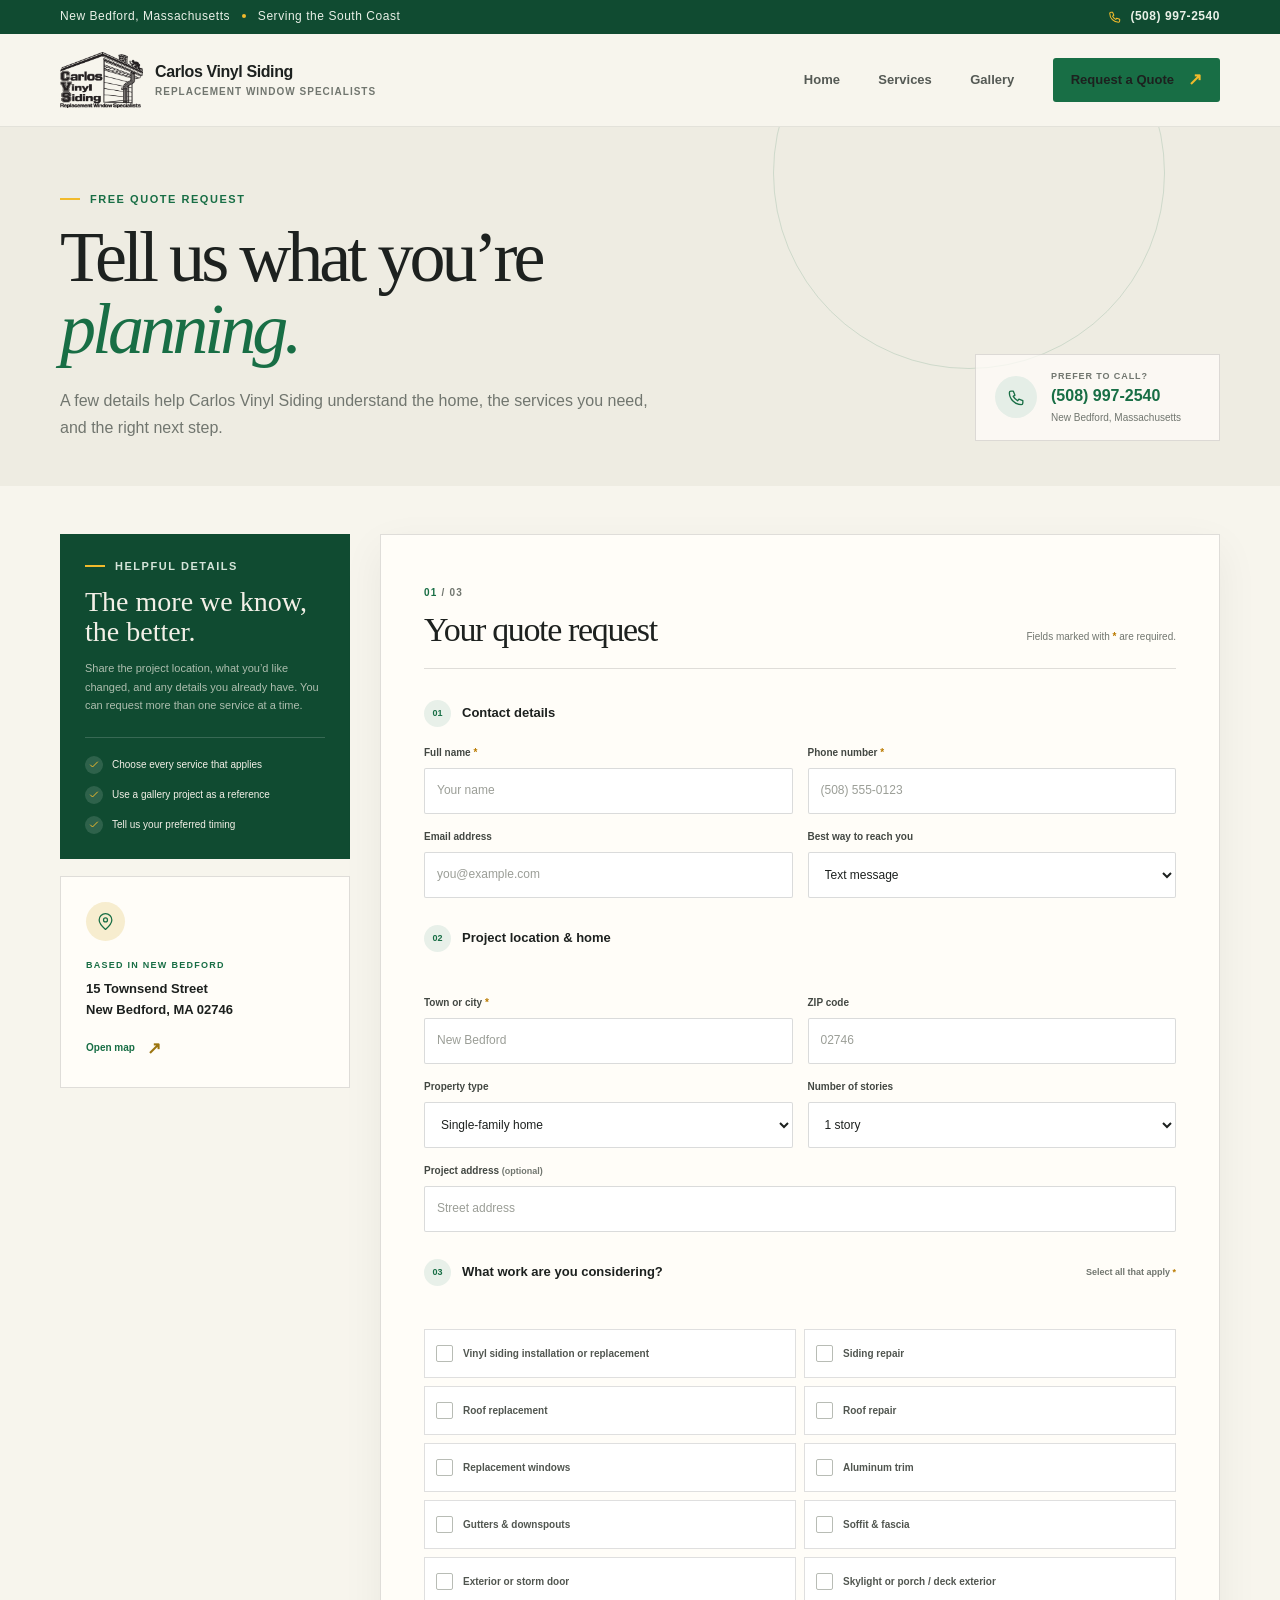
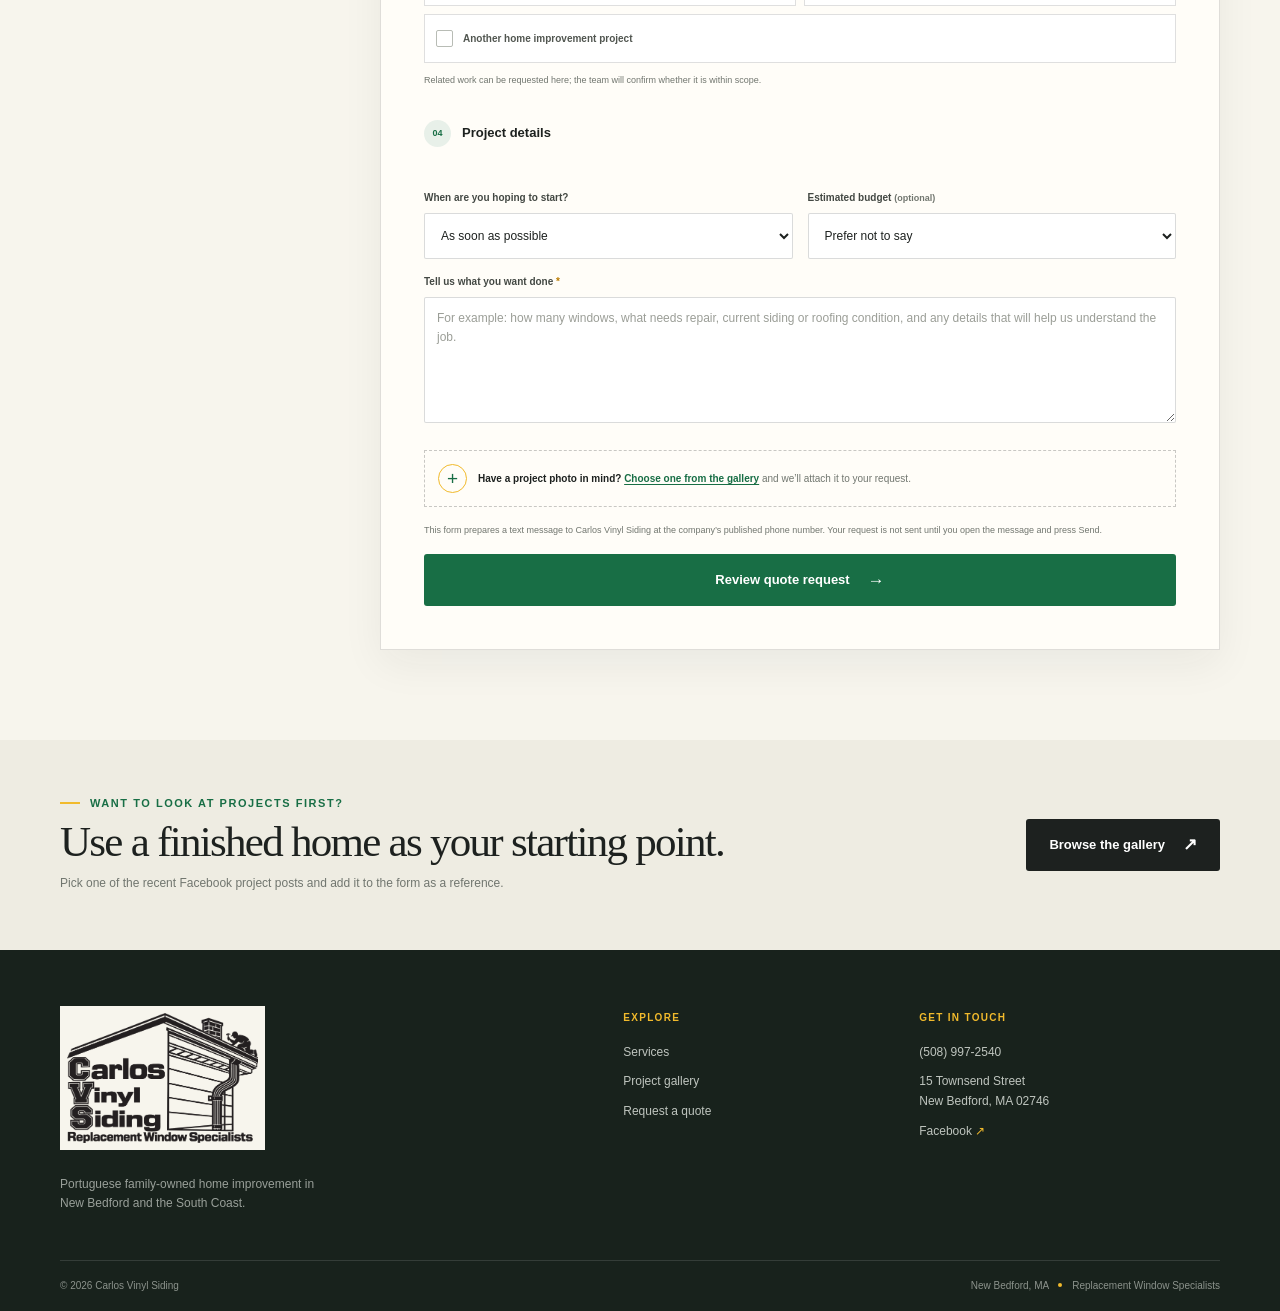
==== contact/index.html @ 4911bc43 "Build Carlos Vinyl Siding website" ====
<!doctype html>
<html lang="en">
<head>
  <meta charset="utf-8">
  <meta name="viewport" content="width=device-width, initial-scale=1">
  <meta name="theme-color" content="#f7f5ed">
  <meta name="description" content="Request a detailed home improvement quote from Carlos Vinyl Siding in New Bedford, MA. Select services, describe your project, and attach a recent gallery project as a reference.">
  <meta property="og:title" content="Request a Quote | Carlos Vinyl Siding">
  <meta property="og:description" content="Share your project details and request a quote for home exterior work in New Bedford and the South Coast.">
  <meta property="og:type" content="website">
  <link rel="icon" href="../assets/favicon.svg" type="image/svg+xml">
  <link rel="stylesheet" href="../styles.css">
  <title>Request a Quote | Carlos Vinyl Siding</title>
  <script src="../script.js" defer></script>
</head>
<body data-root="../">
  <div class="topline"><div class="container topline-inner"><p>New Bedford, Massachusetts <span class="topline-dot" aria-hidden="true"></span> Serving the South Coast</p><a href="tel:+15089972540" class="topline-phone"><svg viewBox="0 0 24 24" aria-hidden="true"><path d="M5 4h3l2 5-2.1 1.6a15 15 0 0 0 5.5 5.5L15 14l5 2v3c0 1.1-.9 2-2 2C10 21 3 14 3 6c0-1.1.9-2 2-2Z"/></svg><span>(508) 997-2540</span></a></div></div>
  <header class="site-header"><div class="container header-inner"><a class="brand" href="../" aria-label="Carlos Vinyl Siding home"><img class="brand-logo" src="../assets/carlos-vinyl-siding.png" alt="Carlos Vinyl Siding logo" width="98" height="67"><span class="brand-copy"><strong>Carlos Vinyl Siding</strong><small>Replacement Window Specialists</small></span></a><button class="menu-toggle" type="button" aria-label="Open navigation" aria-expanded="false" aria-controls="primary-navigation" data-menu-toggle><svg viewBox="0 0 24 24" aria-hidden="true"><path d="M4 7h16M4 12h16M4 17h16"/></svg></button><nav class="primary-navigation" id="primary-navigation" aria-label="Primary navigation" data-primary-navigation><a href="../">Home</a><a href="../services/">Services</a><a href="../gallery/">Gallery</a><a href="./" aria-current="page" class="nav-cta">Request a Quote <span aria-hidden="true">↗</span></a></nav></div></header>
  <main>
    <section class="contact-intro"><div class="container contact-intro-grid"><div><p class="eyebrow"><span class="eyebrow-mark" aria-hidden="true"></span> Free quote request</p><h1>Tell us what you’re <em>planning.</em></h1><p class="page-hero-lede">A few details help Carlos Vinyl Siding understand the home, the services you need, and the right next step.</p></div><div class="contact-direct-card"><span class="contact-direct-icon"><svg viewBox="0 0 24 24" aria-hidden="true"><path d="M5 4h3l2 5-2.1 1.6a15 15 0 0 0 5.5 5.5L15 14l5 2v3c0 1.1-.9 2-2 2C10 21 3 14 3 6c0-1.1.9-2 2-2Z"/></svg></span><div><span class="direct-label">Prefer to call?</span><a href="tel:+15089972540">(508) 997-2540</a><small>New Bedford, Massachusetts</small></div></div></div></section>
    <section class="section quote-form-section"><div class="container quote-form-layout">
      <aside class="quote-sidebar">
        <div class="sidebar-card sidebar-card-dark"><p class="eyebrow eyebrow-light"><span class="eyebrow-mark" aria-hidden="true"></span> Helpful details</p><h2>The more we know, the better.</h2><p>Share the project location, what you’d like changed, and any details you already have. You can request more than one service at a time.</p><ul class="sidebar-check-list"><li><span class="assurance-check" aria-hidden="true"><svg viewBox="0 0 24 24"><path d="m5 12 4 4L19 6"/></svg></span>Choose every service that applies</li><li><span class="assurance-check" aria-hidden="true"><svg viewBox="0 0 24 24"><path d="m5 12 4 4L19 6"/></svg></span>Use a gallery project as a reference</li><li><span class="assurance-check" aria-hidden="true"><svg viewBox="0 0 24 24"><path d="m5 12 4 4L19 6"/></svg></span>Tell us your preferred timing</li></ul></div>
        <div class="sidebar-card sidebar-card-address"><span class="address-icon"><svg viewBox="0 0 24 24" aria-hidden="true"><path d="M20 10c0 5-8 12-8 12S4 15 4 10a8 8 0 1 1 16 0Z"/><circle cx="12" cy="10" r="2.5"/></svg></span><p class="eyebrow">Based in New Bedford</p><address>15 Townsend Street<br>New Bedford, MA 02746</address><a class="text-link" href="https://maps.google.com/?q=15+Townsend+Street,+New+Bedford,+MA+02746" target="_blank" rel="noopener noreferrer">Open map <span aria-hidden="true">↗</span></a></div>
      </aside>
      <div class="quote-form-card">
        <form id="quote-form" novalidate>
          <div class="form-heading"><div><span class="form-step">01 <span>/ 03</span></span><h2>Your quote request</h2></div><p>Fields marked with <span aria-hidden="true">*</span> are required.</p></div>
          <fieldset class="form-group"><legend><span class="form-section-number">01</span> Contact details</legend><div class="field-grid field-grid-two"><label class="field"><span>Full name <b>*</b></span><input name="name" autocomplete="name" required placeholder="Your name"></label><label class="field"><span>Phone number <b>*</b></span><input name="phone" type="tel" autocomplete="tel" required placeholder="(508) 555-0123"></label><label class="field"><span>Email address</span><input name="email" type="email" autocomplete="email" placeholder="you@example.com"></label><label class="field"><span>Best way to reach you</span><select name="contactPreference"><option value="Text">Text message</option><option value="Call">Phone call</option><option value="Either">Either works</option></select></label></div></fieldset>
          <fieldset class="form-group"><legend><span class="form-section-number">02</span> Project location &amp; home</legend><div class="field-grid field-grid-two"><label class="field"><span>Town or city <b>*</b></span><input name="town" autocomplete="address-level2" required placeholder="New Bedford"></label><label class="field"><span>ZIP code</span><input name="zip" inputmode="numeric" autocomplete="postal-code" placeholder="02746"></label><label class="field"><span>Property type</span><select name="propertyType"><option>Single-family home</option><option>Multi-family home</option><option>Condominium or HOA</option><option>Business or commercial</option><option>Other</option></select></label><label class="field"><span>Number of stories</span><select name="stories"><option>1 story</option><option>2 stories</option><option>3 or more stories</option><option>Not sure</option></select></label><label class="field field-full"><span>Project address <small>(optional)</small></span><input name="address" autocomplete="street-address" placeholder="Street address"></label></div></fieldset>
          <fieldset class="form-group service-picker"><legend><span class="form-section-number">03</span> What work are you considering? <small>Select all that apply <b>*</b></small></legend><div class="checkbox-grid">
            <label class="check-card"><input type="checkbox" name="services" value="Vinyl siding installation or replacement"><span class="check-box" aria-hidden="true"></span><span>Vinyl siding installation or replacement</span></label>
            <label class="check-card"><input type="checkbox" name="services" value="Siding repair"><span class="check-box" aria-hidden="true"></span><span>Siding repair</span></label>
            <label class="check-card"><input type="checkbox" name="services" value="Roof replacement"><span class="check-box" aria-hidden="true"></span><span>Roof replacement</span></label>
            <label class="check-card"><input type="checkbox" name="services" value="Roof repair"><span class="check-box" aria-hidden="true"></span><span>Roof repair</span></label>
            <label class="check-card"><input type="checkbox" name="services" value="Replacement windows"><span class="check-box" aria-hidden="true"></span><span>Replacement windows</span></label>
            <label class="check-card"><input type="checkbox" name="services" value="Aluminum trim"><span class="check-box" aria-hidden="true"></span><span>Aluminum trim</span></label>
            <label class="check-card"><input type="checkbox" name="services" value="Gutters and downspouts"><span class="check-box" aria-hidden="true"></span><span>Gutters &amp; downspouts</span></label>
            <label class="check-card"><input type="checkbox" name="services" value="Soffit and fascia"><span class="check-box" aria-hidden="true"></span><span>Soffit &amp; fascia</span></label>
            <label class="check-card"><input type="checkbox" name="services" value="Exterior door or storm door"><span class="check-box" aria-hidden="true"></span><span>Exterior or storm door</span></label>
            <label class="check-card"><input type="checkbox" name="services" value="Skylight or porch/deck exterior work"><span class="check-box" aria-hidden="true"></span><span>Skylight or porch / deck exterior</span></label>
            <label class="check-card check-card-wide"><input type="checkbox" name="services" value="Other exterior project"><span class="check-box" aria-hidden="true"></span><span>Another home improvement project</span></label>
          </div><p class="field-hint">Related work can be requested here; the team will confirm whether it is within scope.</p><p class="field-error" id="services-error" aria-live="polite"></p></fieldset>
          <fieldset class="form-group"><legend><span class="form-section-number">04</span> Project details</legend><div class="field-grid field-grid-two"><label class="field"><span>When are you hoping to start?</span><select name="timeline"><option>As soon as possible</option><option>Within 1–3 months</option><option>Within 3–6 months</option><option>Planning ahead</option><option>Not sure yet</option></select></label><label class="field"><span>Estimated budget <small>(optional)</small></span><select name="budget"><option value="">Prefer not to say</option><option>Under $5,000</option><option>$5,000–$10,000</option><option>$10,000–$25,000</option><option>$25,000+</option><option>Not sure yet</option></select></label><label class="field field-full"><span>Tell us what you want done <b>*</b></span><textarea name="details" rows="5" required placeholder="For example: how many windows, what needs repair, current siding or roofing condition, and any details that will help us understand the job."></textarea></label></div></fieldset>
          <div class="reference-panel" id="selected-reference" hidden><div class="reference-icon"><svg viewBox="0 0 24 24" aria-hidden="true"><path d="M4 7h16v13H4zM8 7l2-3h4l2 3M12 12a3 3 0 1 0 0 6 3 3 0 0 0 0-6Z"/></svg></div><div><span class="reference-eyebrow">Gallery reference attached</span><strong id="reference-title">Selected project</strong><small id="reference-date"></small></div><button type="button" class="clear-reference" data-clear-reference>Remove</button><input type="hidden" name="galleryReference" id="gallery-reference-value"></div>
          <div class="reference-empty" id="reference-empty"><span class="reference-empty-mark" aria-hidden="true">+</span><p><strong>Have a project photo in mind?</strong> <a href="../gallery/">Choose one from the gallery</a> and we’ll attach it to your request.</p></div>
          <p class="form-privacy">This form prepares a text message to Carlos Vinyl Siding at the company’s published phone number. Your request is not sent until you open the message and press Send.</p>
          <button class="button button-primary form-submit" type="submit">Review quote request <span aria-hidden="true">→</span></button>
          <div class="form-confirmation" id="quote-confirmation" hidden role="status" aria-live="polite"><span class="confirmation-icon"><svg viewBox="0 0 24 24" aria-hidden="true"><path d="m5 12 4 4L19 6"/></svg></span><div><h3>Your request is ready.</h3><p>Open the prepared text and press Send to contact Carlos Vinyl Siding. If your device doesn’t open a messaging app, copy the details and call the company.</p><div class="confirmation-actions"><a class="button button-primary" id="open-sms" href="sms:+15089972540">Open text message <span aria-hidden="true">↗</span></a><button class="button button-light" id="copy-request" type="button">Copy request details</button></div><textarea id="request-copy-fallback" class="copy-fallback" rows="7" readonly aria-label="Prepared quote request details" hidden></textarea></div></div>
        </form>
      </div>
    </div></section>
    <section class="contact-bottom"><div class="container contact-bottom-inner"><div><p class="eyebrow"><span class="eyebrow-mark" aria-hidden="true"></span> Want to look at projects first?</p><h2>Use a finished home as your starting point.</h2><p>Pick one of the recent Facebook project posts and add it to the form as a reference.</p></div><a class="button button-dark" href="../gallery/">Browse the gallery <span aria-hidden="true">↗</span></a></div></section>
  </main>
  <footer class="site-footer"><div class="container footer-main"><div class="footer-brand-block"><a class="footer-logo-link" href="../"><img src="../assets/carlos-vinyl-siding.png" alt="Carlos Vinyl Siding — Replacement Window Specialists" width="260" height="177"></a><p>Portuguese family-owned home improvement in New Bedford and the South Coast.</p></div><div class="footer-column"><h2>Explore</h2><a href="../services/">Services</a><a href="../gallery/">Project gallery</a><a href="./">Request a quote</a></div><div class="footer-column"><h2>Get in touch</h2><a href="tel:+15089972540">(508) 997-2540</a><a href="https://maps.google.com/?q=15+Townsend+Street,+New+Bedford,+MA+02746" target="_blank" rel="noopener noreferrer">15 Townsend Street<br>New Bedford, MA 02746</a><a href="https://www.facebook.com/carlosvinylsiding/" target="_blank" rel="noopener noreferrer">Facebook <span aria-hidden="true">↗</span></a></div></div><div class="container footer-bottom"><span>© <span data-current-year>2026</span> Carlos Vinyl Siding</span><span>New Bedford, MA <span class="footer-dot" aria-hidden="true"></span> Replacement Window Specialists</span></div></footer>
</body>
</html>
---- styles.css ----
:root {
  color-scheme: light;
  --paper: #f7f5ed;
  --paper-bright: #fffdf8;
  --paper-deep: #eeece2;
  --ink: #1d211f;
  --ink-soft: #383d39;
  --muted: #71766f;
  --line: rgba(29, 33, 31, .14);
  --green: #186e45;
  --green-dark: #104b31;
  --green-deep: #0a3825;
  --gold: #f1ba2c;
  --gold-light: #f8dc8a;
  --shadow: 0 22px 58px rgba(30, 42, 34, .12);
  --serif: Georgia, "Times New Roman", serif;
  --sans: Inter, "Aptos", "Segoe UI", Arial, sans-serif;
}

* { box-sizing: border-box; }
html { scroll-behavior: smooth; scroll-padding-top: 104px; }
body { margin: 0; color: var(--ink); background: var(--paper); font-family: var(--sans); font-size: 16px; line-height: 1.6; -webkit-font-smoothing: antialiased; }
img, svg { display: block; }
img { max-width: 100%; height: auto; }
a { color: inherit; text-decoration: none; }
button, input, select, textarea { font: inherit; }
button, a { -webkit-tap-highlight-color: transparent; }
button { color: inherit; }
::selection { color: var(--ink); background: var(--gold-light); }

.container { width: min(1160px, calc(100% - 48px)); margin-inline: auto; }
.sr-only { position: absolute; width: 1px; height: 1px; padding: 0; margin: -1px; overflow: hidden; clip: rect(0, 0, 0, 0); white-space: nowrap; border: 0; }
:focus-visible { outline: 3px solid var(--gold); outline-offset: 4px; }

.topline { color: #e9f0e7; background: var(--green-dark); font-size: 12px; letter-spacing: .045em; }
.topline-inner { min-height: 34px; display: flex; align-items: center; justify-content: space-between; gap: 18px; }
.topline p { margin: 0; }
.topline-dot, .footer-dot { display: inline-block; width: 4px; height: 4px; margin: 0 8px 2px; border-radius: 50%; background: var(--gold); }
.topline-phone { display: inline-flex; align-items: center; gap: 8px; font-weight: 700; }
.topline-phone svg { width: 14px; fill: none; stroke: var(--gold); stroke-width: 1.8; stroke-linecap: round; stroke-linejoin: round; }

.site-header { position: sticky; top: 0; z-index: 30; border-bottom: 1px solid rgba(29, 33, 31, .09); background: rgba(247, 245, 237, .96); backdrop-filter: blur(16px); }
.header-inner { min-height: 92px; display: flex; align-items: center; justify-content: space-between; gap: 32px; }
.brand { display: inline-flex; align-items: center; min-width: 260px; gap: 12px; }
.brand-logo { width: 83px; height: 58px; object-fit: contain; flex: 0 0 auto; }
.brand-copy { display: flex; flex-direction: column; line-height: 1.2; }
.brand-copy strong { font-size: 16px; letter-spacing: -.025em; font-weight: 800; }
.brand-copy small { margin-top: 5px; color: var(--muted); font-size: 10px; font-weight: 700; letter-spacing: .1em; line-height: 1.25; text-transform: uppercase; }
.primary-navigation { display: flex; align-items: center; gap: clamp(20px, 3vw, 42px); font-size: 13px; font-weight: 650; }
.primary-navigation > a:not(.nav-cta) { position: relative; padding-block: 12px; color: #555a55; transition: color .2s ease; }
.primary-navigation > a:not(.nav-cta)::after { position: absolute; right: 0; bottom: 4px; left: 0; height: 2px; content: ""; background: var(--gold); transform: scaleX(0); transform-origin: left; transition: transform .2s ease; }
.primary-navigation > a:not(.nav-cta):hover, .primary-navigation > a[aria-current="page"] { color: var(--ink); }
.primary-navigation > a:not(.nav-cta):hover::after, .primary-navigation > a[aria-current="page"]::after { transform: scaleX(1); }
.nav-cta { display: inline-flex; min-height: 44px; align-items: center; justify-content: center; gap: 14px; padding: 0 18px; color: #fff; background: var(--green); border-radius: 3px; transition: background .2s ease, transform .2s ease; }
.nav-cta:hover { background: var(--green-dark); transform: translateY(-1px); }
.nav-cta span { color: var(--gold); font-size: 17px; line-height: 1; }
.menu-toggle { display: none; width: 44px; height: 44px; align-items: center; justify-content: center; border: 1px solid var(--line); border-radius: 3px; background: transparent; cursor: pointer; }
.menu-toggle svg { width: 22px; fill: none; stroke: var(--ink); stroke-width: 1.8; stroke-linecap: round; }

.button { display: inline-flex; min-height: 52px; align-items: center; justify-content: center; gap: 18px; padding: 0 22px; border: 1px solid transparent; border-radius: 3px; font-size: 13px; font-weight: 750; line-height: 1.2; transition: color .2s ease, background .2s ease, border-color .2s ease, transform .2s ease, box-shadow .2s ease; cursor: pointer; }
.button span { font-size: 17px; line-height: 1; }
.button:hover { transform: translateY(-2px); box-shadow: 0 10px 24px rgba(14, 45, 29, .14); }
.button-primary { color: #fff; background: var(--green); }
.button-primary:hover { background: var(--green-dark); }
.button-light { color: var(--ink); border-color: rgba(29, 33, 31, .2); background: transparent; }
.button-light:hover { border-color: var(--ink); background: rgba(255, 255, 255, .5); }
.button-dark { color: #fff; background: var(--ink); }
.button-dark:hover { background: var(--green-dark); }
.button-yellow { color: var(--ink); background: var(--gold); }
.button-yellow:hover { background: #ffd04c; }
.button-small { min-height: 43px; gap: 10px; padding-inline: 14px; font-size: 11px; }
.text-link { display: inline-flex; align-items: center; gap: 12px; color: var(--green); font-size: 13px; font-weight: 750; }
.text-link span { color: #9c7510; font-size: 17px; transition: transform .2s ease; }
.text-link:hover span { transform: translateX(4px); }
.eyebrow { display: flex; align-items: center; gap: 10px; margin: 0 0 16px; color: var(--green); font-size: 11px; font-weight: 800; letter-spacing: .14em; line-height: 1.3; text-transform: uppercase; }
.eyebrow-mark { display: inline-block; width: 20px; height: 2px; background: var(--gold); }
.eyebrow-divider { color: var(--gold); }

.home-hero { position: relative; overflow: hidden; padding: 70px 0 58px; background: radial-gradient(ellipse at 80% 10%, rgba(24, 110, 69, .075), transparent 34%), var(--paper); }
.home-hero::before { position: absolute; top: -165px; right: -140px; width: 570px; height: 570px; border: 1px solid rgba(24, 110, 69, .12); border-radius: 50%; content: ""; }
.home-hero::after { position: absolute; top: -100px; right: -75px; width: 440px; height: 440px; border: 1px solid rgba(241, 186, 44, .28); border-radius: 50%; content: ""; }
.hero-grid { position: relative; z-index: 1; display: grid; grid-template-columns: minmax(0, .92fr) minmax(420px, 1.08fr); align-items: center; gap: clamp(44px, 8vw, 108px); }
.hero-copy { padding-block: 28px 42px; }
.hero-copy .eyebrow { margin-bottom: 22px; }
.hero-copy h1, .page-hero h1, .contact-intro h1, .not-found h1 { max-width: 650px; margin: 0; font-family: var(--serif); font-size: clamp(50px, 6.5vw, 82px); font-weight: 500; letter-spacing: -.055em; line-height: .99; }
.hero-copy h1 em, .page-hero h1 em, .contact-intro h1 em, .not-found h1 em { color: var(--green); font-weight: 500; }
.hero-lede { max-width: 510px; margin: 24px 0 0; color: var(--muted); font-size: 17px; line-height: 1.65; }
.hero-actions { display: flex; flex-wrap: wrap; gap: 12px; margin-top: 30px; }
.hero-assurances { display: flex; flex-wrap: wrap; gap: 18px 28px; margin-top: 36px; color: #5c625c; font-size: 11px; font-weight: 650; }
.assurance-item { display: inline-flex; align-items: center; gap: 9px; }
.assurance-check { display: inline-flex; width: 20px; height: 20px; align-items: center; justify-content: center; border-radius: 50%; background: #e5eee7; }
.assurance-check svg { width: 12px; fill: none; stroke: var(--green); stroke-width: 2; stroke-linecap: round; stroke-linejoin: round; }
.hero-visual { position: relative; width: 100%; max-width: 560px; justify-self: end; padding: 16px 16px 18px; border: 1px solid rgba(29, 33, 31, .12); background: var(--paper-bright); box-shadow: var(--shadow); }
.hero-visual::before { position: absolute; top: -12px; right: 25px; width: 90px; height: 4px; content: ""; background: var(--gold); }
.hero-visual-top { display: flex; align-items: center; justify-content: space-between; gap: 16px; padding: 2px 2px 12px; color: var(--muted); font-size: 10px; font-weight: 800; letter-spacing: .11em; text-transform: uppercase; }
.hero-visual-top a { color: var(--green); letter-spacing: .02em; text-transform: none; }
.hero-visual-top a span { color: #9c7510; font-size: 15px; }
.hero-project-frame { position: relative; min-height: 500px; overflow: hidden; background: #e9e7dd; }
.facebook-embed { width: 100%; height: 100%; }
.facebook-embed iframe { display: block; width: 100%; height: var(--embed-height, 580px); border: 0; background: #fff; }
.hero-project-frame .facebook-embed iframe { height: 570px; }
.embed-placeholder { position: absolute; inset: 0; z-index: 0; display: flex; flex-direction: column; align-items: flex-start; justify-content: flex-end; gap: 9px; padding: 24px; color: var(--ink); background: linear-gradient(180deg, rgba(247,245,237,.1), rgba(247,245,237,.92)), repeating-linear-gradient(135deg, rgba(24,110,69,.08) 0 1px, transparent 1px 12px); }
.embed-placeholder strong { max-width: 340px; font-family: var(--serif); font-size: 23px; font-weight: 500; line-height: 1.15; }
.embed-placeholder span { color: var(--muted); font-size: 12px; }
.embed-placeholder a { color: var(--green); font-size: 12px; font-weight: 750; text-decoration: underline; text-underline-offset: 3px; }
.embed-placeholder .placeholder-label { color: var(--green); font-size: 10px; font-weight: 800; letter-spacing: .13em; text-transform: uppercase; }
.facebook-embed:has(iframe) + .embed-placeholder { display: none; }
.hero-image-caption { display: flex; align-items: center; gap: 8px; padding: 13px 2px 0; color: var(--muted); font-size: 10px; font-weight: 650; letter-spacing: .025em; }
.caption-pin svg { width: 14px; fill: none; stroke: var(--green); stroke-width: 1.7; stroke-linecap: round; stroke-linejoin: round; }
.hero-corner-stamp { position: absolute; right: -27px; bottom: 34px; display: flex; width: 68px; height: 68px; flex-direction: column; align-items: center; justify-content: center; color: var(--ink); border: 1px solid var(--ink); border-radius: 50%; background: var(--gold); font-size: 13px; font-weight: 900; line-height: 1.05; text-align: center; transform: rotate(9deg); }
.hero-corner-stamp small { font-size: 7px; letter-spacing: .16em; }
.hero-bottom-rule { position: absolute; right: 0; bottom: 0; left: 0; display: flex; height: 5px; }
.hero-bottom-rule span:first-child { width: 64%; background: var(--green); }
.hero-bottom-rule span:nth-child(2) { width: 14%; background: var(--gold); }
.hero-bottom-rule span:last-child { flex: 1; background: var(--ink); }

.section { padding: 88px 0; }
.services-teaser { background: var(--paper-bright); }
.section-heading { max-width: 720px; }
.section-heading h2, .family-copy h2, .review-grid h2, .quote-banner h2, .service-note-inner h2, .contact-bottom h2 { margin: 0; font-family: var(--serif); font-size: clamp(36px, 4.6vw, 56px); font-weight: 500; letter-spacing: -.04em; line-height: 1.05; }
.section-heading-row { display: flex; align-items: end; justify-content: space-between; gap: 28px; margin-bottom: 32px; }
.section-heading-row .eyebrow { margin-bottom: 12px; }
.section-heading-row h2 { max-width: 580px; }
.section-heading-row .text-link { margin-bottom: 6px; white-space: nowrap; }
.service-teaser-grid { display: grid; grid-template-columns: repeat(4, 1fr); border-top: 1px solid var(--line); border-left: 1px solid var(--line); }
.service-teaser-card { position: relative; min-height: 270px; padding: 26px 22px 25px; border-right: 1px solid var(--line); border-bottom: 1px solid var(--line); background: var(--paper-bright); transition: background .2s ease, transform .2s ease, box-shadow .2s ease; }
.service-teaser-card:hover { z-index: 1; background: #fff; box-shadow: 0 14px 28px rgba(20, 43, 29, .09); transform: translateY(-4px); }
.service-icon { display: inline-flex; width: 48px; height: 48px; align-items: center; justify-content: center; color: var(--green); border: 1px solid rgba(24, 110, 69, .22); border-radius: 50%; background: #f3f6f1; }
.service-icon svg { width: 28px; fill: none; stroke: currentColor; stroke-width: 1.5; stroke-linecap: round; stroke-linejoin: round; }
.service-number { position: absolute; top: 38px; right: 22px; color: #a5a79d; font-size: 10px; font-weight: 800; letter-spacing: .1em; }
.service-teaser-card h3 { margin: 24px 0 9px; font-family: var(--serif); font-size: 23px; font-weight: 500; letter-spacing: -.025em; line-height: 1.16; }
.service-teaser-card p { max-width: 235px; margin: 0; color: var(--muted); font-size: 12px; line-height: 1.65; }
.card-arrow { position: absolute; right: 20px; bottom: 18px; color: var(--green); font-size: 18px; }

.family-section { padding: 90px 0 96px; background: var(--paper-deep); }
.family-grid { display: grid; grid-template-columns: 1fr 1fr; align-items: center; gap: clamp(44px, 9vw, 120px); }
.family-art { position: relative; min-height: 405px; overflow: hidden; background: var(--green-deep); box-shadow: var(--shadow); }
.family-art-block { position: absolute; }
.family-art-green { top: 0; right: 0; width: 39%; height: 100%; background: var(--green); }
.family-art-gold { right: 0; bottom: 0; width: 100%; height: 17px; background: var(--gold); }
.family-art-note { position: absolute; z-index: 2; top: 42px; left: 40px; display: flex; flex-direction: column; gap: 12px; color: #f8f5eb; }
.family-art-note span { color: var(--gold); font-size: 10px; font-weight: 800; letter-spacing: .16em; text-transform: uppercase; }
.family-art-note strong { font-family: var(--serif); font-size: 40px; font-weight: 500; letter-spacing: -.035em; line-height: 1.03; }
.family-art-note small { color: rgba(255,255,255,.68); font-size: 11px; }
.family-house-line { position: absolute; right: 12px; bottom: 20px; width: min(90%, 365px); height: auto; fill: none; stroke: rgba(247,245,237,.75); stroke-width: 1.7; stroke-linecap: round; stroke-linejoin: round; }
.family-copy h2 { margin-bottom: 22px; }
.family-copy h2 em { color: var(--green); font-weight: 500; }
.family-copy > p:not(.eyebrow) { max-width: 500px; margin: 0 0 26px; color: #62675f; font-size: 14px; line-height: 1.8; }

.review-section { background: var(--paper-bright); }
.review-grid { display: grid; grid-template-columns: .88fr 1.12fr; align-items: center; gap: clamp(40px, 9vw, 126px); }
.review-grid h2 { max-width: 470px; margin-bottom: 24px; }
.review-quote { position: relative; margin: 0; padding: 37px 42px 33px; border: 1px solid var(--line); background: var(--paper); }
.quote-mark { position: absolute; top: 12px; right: 27px; color: var(--gold); font-family: var(--serif); font-size: 80px; line-height: 1; }
.review-quote > p { position: relative; z-index: 1; max-width: 510px; margin: 0 0 25px; font-family: var(--serif); font-size: clamp(22px, 2.6vw, 30px); line-height: 1.28; letter-spacing: -.015em; }
.review-quote footer { display: flex; flex-direction: column; gap: 4px; padding-top: 17px; border-top: 1px solid var(--line); }
.review-quote footer strong { font-size: 12px; }
.review-quote footer span { color: var(--muted); font-size: 10px; }

.quote-banner { color: #f3f0e7; background: var(--green-dark); }
.quote-banner-inner { display: flex; min-height: 275px; align-items: center; justify-content: space-between; gap: 32px; padding-block: 55px; }
.eyebrow-light { color: #d5e4d9; }
.quote-banner h2 { margin-bottom: 12px; font-size: clamp(38px, 4.4vw, 54px); }
.quote-banner p:not(.eyebrow) { margin: 0; color: rgba(243,240,231,.72); font-size: 13px; }
.quote-banner .button { min-width: 190px; }

.site-footer { color: #e9eee7; background: #18221c; }
.footer-main { display: grid; grid-template-columns: 1.5fr .7fr .9fr; gap: 62px; padding-block: 56px 46px; }
.footer-brand-block { max-width: 320px; }
.footer-logo-link { display: inline-block; width: 205px; padding: 7px; background: var(--paper); }
.footer-logo-link img { display: block; width: 100%; }
.footer-brand-block p { max-width: 270px; margin: 17px 0 0; color: rgba(233,238,231,.62); font-size: 12px; line-height: 1.65; }
.footer-column { display: flex; flex-direction: column; align-items: flex-start; gap: 10px; }
.footer-column h2 { margin: 4px 0 7px; color: var(--gold); font-size: 10px; font-weight: 800; letter-spacing: .13em; text-transform: uppercase; }
.footer-column a { color: rgba(233,238,231,.8); font-size: 12px; line-height: 1.65; transition: color .2s ease; }
.footer-column a:hover { color: #fff; }
.footer-column a span { color: var(--gold); }
.footer-bottom { display: flex; min-height: 51px; align-items: center; justify-content: space-between; gap: 18px; border-top: 1px solid rgba(255,255,255,.12); color: rgba(233,238,231,.55); font-size: 10px; }
.footer-dot { margin-inline: 7px; }

.page-hero { position: relative; overflow: hidden; padding: 72px 0 80px; background: var(--paper-deep); }
.page-hero::before { position: absolute; top: -145px; right: 8%; width: 460px; height: 460px; border: 1px solid rgba(24,110,69,.14); border-radius: 50%; content: ""; }
.page-hero::after { position: absolute; top: -84px; right: calc(8% + 55px); width: 350px; height: 350px; border: 1px solid rgba(241,186,44,.35); border-radius: 50%; content: ""; }
.page-hero-inner { position: relative; z-index: 1; display: grid; grid-template-columns: minmax(0, 1fr) 220px; align-items: end; gap: 48px; }
.page-hero h1 { max-width: 790px; font-size: clamp(48px, 6.4vw, 76px); }
.page-hero-lede { max-width: 660px; margin: 22px 0 0; color: var(--muted); font-size: 16px; line-height: 1.7; }
.page-hero-aside { position: relative; z-index: 2; display: flex; flex-direction: column; align-items: flex-start; padding: 0 0 9px 21px; border-left: 1px solid rgba(29,33,31,.21); }
.aside-number { font-family: var(--serif); font-size: 28px; line-height: 1; }
.aside-number i { color: var(--muted); font-family: var(--sans); font-size: 11px; font-style: normal; font-weight: 650; }
.aside-line { width: 35px; height: 3px; margin: 15px 0 9px; background: var(--gold); }
.page-hero-aside p { max-width: 190px; margin: 0; color: var(--muted); font-size: 11px; line-height: 1.6; }
.page-hero-swoosh { position: absolute; right: 0; bottom: 0; left: 0; height: 5px; background: linear-gradient(90deg, var(--green) 0 64%, var(--gold) 64% 78%, var(--ink) 78%); }

.service-list-section { padding-block: 85px 96px; background: var(--paper-bright); }
.service-list-section .section-heading { max-width: 740px; margin-bottom: 36px; }
.section-intro { max-width: 650px; margin: 18px 0 0; color: var(--muted); font-size: 14px; line-height: 1.75; }
.service-detail-grid { display: grid; grid-template-columns: repeat(3, minmax(0, 1fr)); border-top: 1px solid var(--line); border-left: 1px solid var(--line); }
.service-detail-card { position: relative; min-height: 315px; padding: 28px 27px 25px; border-right: 1px solid var(--line); border-bottom: 1px solid var(--line); scroll-margin-top: 124px; }
.service-detail-card .service-number { top: 40px; right: 27px; }
.service-detail-card h3 { margin: 24px 0 10px; font-family: var(--serif); font-size: 25px; font-weight: 500; letter-spacing: -.03em; }
.service-detail-card > p { max-width: 330px; min-height: 88px; margin: 0 0 19px; color: var(--muted); font-size: 12px; line-height: 1.7; }
.service-detail-card .text-link { font-size: 11px; }
.service-note-section { padding: 55px 0; background: var(--paper-deep); }
.service-note-inner { display: grid; grid-template-columns: 68px 1fr auto; align-items: center; gap: 26px; }
.note-mark { display: flex; width: 64px; height: 64px; align-items: center; justify-content: center; border-radius: 50%; background: var(--gold); }
.note-mark svg { width: 27px; fill: none; stroke: var(--ink); stroke-width: 1.6; stroke-linecap: round; }
.service-note-inner .eyebrow { margin-bottom: 8px; }
.service-note-inner h2 { font-size: clamp(27px, 3vw, 38px); }
.service-note-inner > div:nth-child(2) > p:last-child { max-width: 660px; margin: 10px 0 0; color: var(--muted); font-size: 12px; }

.gallery-page-hero { padding-bottom: 74px; }
.gallery-section { padding-block: 78px 95px; background: var(--paper-bright); }
.gallery-heading { display: flex; align-items: end; justify-content: space-between; gap: 36px; margin-bottom: 34px; }
.gallery-heading .eyebrow { margin-bottom: 12px; }
.gallery-heading h2 { max-width: 560px; margin: 0; font-family: var(--serif); font-size: clamp(34px, 4vw, 49px); font-weight: 500; letter-spacing: -.04em; line-height: 1.04; }
.gallery-note { max-width: 320px; margin: 0 0 4px; color: var(--muted); font-size: 11px; line-height: 1.7; }
.project-grid { display: grid; grid-template-columns: repeat(2, minmax(0,1fr)); gap: 26px; align-items: start; }
.project-card { min-width: 0; border: 1px solid var(--line); background: #fff; box-shadow: 0 7px 24px rgba(31,39,32,.06); }
.project-card-meta { display: flex; min-height: 47px; align-items: center; justify-content: space-between; gap: 15px; padding: 0 16px; border-bottom: 1px solid rgba(29,33,31,.08); }
.project-type { display: inline-flex; align-items: center; gap: 8px; color: var(--green); font-size: 9px; font-weight: 850; letter-spacing: .11em; text-transform: uppercase; }
.project-type::before { width: 7px; height: 7px; border-radius: 50%; content: ""; background: var(--gold); }
.post-link { color: var(--muted); font-size: 10px; font-weight: 650; }
.post-link span { color: var(--green); font-size: 14px; }
.project-embed-wrap { position: relative; min-height: 470px; overflow: hidden; background: #f0efe9; }
.project-embed-wrap .facebook-embed iframe { min-height: 470px; height: var(--embed-height, 590px); }
.project-embed-wrap .embed-placeholder { padding: 25px; }
.project-card-copy { display: flex; align-items: center; justify-content: space-between; gap: 16px; padding: 17px 18px; }
.project-card-copy h3 { margin: 0; font-family: var(--serif); font-size: 21px; font-weight: 500; letter-spacing: -.02em; line-height: 1.15; }
.project-card-copy p { margin: 6px 0 0; color: var(--muted); font-size: 10px; line-height: 1.45; }
.project-card-copy .button { flex: 0 0 auto; }
.gallery-footnote { margin: 24px 0 0; color: var(--muted); font-size: 10px; }

.contact-intro { position: relative; overflow: hidden; padding: 65px 0 45px; background: var(--paper-deep); }
.contact-intro::after { position: absolute; top: -150px; right: 9%; width: 390px; height: 390px; border: 1px solid rgba(24,110,69,.15); border-radius: 50%; content: ""; }
.contact-intro-grid { position: relative; z-index: 1; display: flex; align-items: end; justify-content: space-between; gap: 35px; }
.contact-intro h1 { font-size: clamp(48px, 6vw, 72px); }
.contact-intro .page-hero-lede { max-width: 600px; }
.contact-direct-card { display: flex; min-width: 245px; align-items: center; gap: 14px; padding: 16px 19px; border: 1px solid rgba(29,33,31,.14); background: rgba(255,253,248,.75); }
.contact-direct-icon { display: flex; width: 42px; height: 42px; flex: 0 0 auto; align-items: center; justify-content: center; border-radius: 50%; background: #e5eee7; }
.contact-direct-icon svg { width: 19px; fill: none; stroke: var(--green); stroke-width: 1.7; stroke-linecap: round; stroke-linejoin: round; }
.contact-direct-card > div { display: flex; flex-direction: column; align-items: flex-start; line-height: 1.3; }
.direct-label { color: var(--muted); font-size: 9px; font-weight: 750; letter-spacing: .1em; text-transform: uppercase; }
.contact-direct-card a { margin: 4px 0; color: var(--green); font-size: 16px; font-weight: 800; }
.contact-direct-card small { color: var(--muted); font-size: 10px; }
.quote-form-section { padding-block: 48px 90px; background: var(--paper); }
.quote-form-layout { display: grid; grid-template-columns: 290px minmax(0,1fr); align-items: start; gap: 30px; }
.quote-sidebar { display: grid; gap: 17px; }
.sidebar-card { padding: 25px; }
.sidebar-card-dark { color: #f3f0e7; background: var(--green-dark); }
.sidebar-card-dark .eyebrow { margin-bottom: 13px; }
.sidebar-card-dark h2 { margin: 0 0 11px; font-family: var(--serif); font-size: 28px; font-weight: 500; line-height: 1.1; }
.sidebar-card-dark > p:not(.eyebrow) { margin: 0; color: rgba(243,240,231,.69); font-size: 11px; line-height: 1.7; }
.sidebar-check-list { display: grid; gap: 12px; margin: 22px 0 0; padding: 18px 0 0; border-top: 1px solid rgba(255,255,255,.17); list-style: none; }
.sidebar-check-list li { display: flex; align-items: center; gap: 9px; font-size: 10px; }
.sidebar-check-list .assurance-check { width: 18px; height: 18px; flex: 0 0 auto; background: rgba(255,255,255,.13); }
.sidebar-check-list .assurance-check svg { stroke: var(--gold); }
.sidebar-card-address { border: 1px solid var(--line); background: var(--paper-bright); }
.address-icon { display: flex; width: 39px; height: 39px; align-items: center; justify-content: center; margin-bottom: 19px; border-radius: 50%; background: #f7edcf; }
.address-icon svg { width: 19px; fill: none; stroke: var(--green); stroke-width: 1.6; stroke-linecap: round; stroke-linejoin: round; }
.sidebar-card-address .eyebrow { margin-bottom: 7px; font-size: 9px; }
.sidebar-card-address address { margin: 0 0 13px; font-size: 13px; font-style: normal; font-weight: 700; line-height: 1.6; }
.sidebar-card-address .text-link { font-size: 10px; }
.quote-form-card { min-width: 0; padding: clamp(23px, 4vw, 43px); border: 1px solid var(--line); background: var(--paper-bright); box-shadow: 0 14px 40px rgba(30,42,34,.06); }
.form-heading { display: flex; align-items: end; justify-content: space-between; gap: 20px; margin-bottom: 31px; padding-bottom: 21px; border-bottom: 1px solid var(--line); }
.form-heading h2 { margin: 9px 0 0; font-family: var(--serif); font-size: 34px; font-weight: 500; letter-spacing: -.04em; line-height: 1; }
.form-heading > p { margin: 0 0 2px; color: var(--muted); font-size: 10px; }
.form-heading > p span { color: #bb7b00; font-weight: 900; }
.form-step { color: var(--green); font-size: 10px; font-weight: 850; letter-spacing: .12em; }
.form-step span { color: var(--muted); font-weight: 600; }
.form-group { min-width: 0; margin: 0; padding: 0 0 27px; border: 0; }
.form-group + .form-group { padding-top: 25px; border-top: 1px solid var(--line); }
.form-group legend { display: flex; width: 100%; align-items: center; gap: 11px; margin: 0 0 18px; padding: 0; font-size: 13px; font-weight: 800; }
.form-section-number { display: inline-flex; width: 27px; height: 27px; flex: 0 0 auto; align-items: center; justify-content: center; border-radius: 50%; color: var(--green); background: #e8f0e9; font-size: 9px; font-weight: 850; }
.form-group legend small { margin-left: auto; color: var(--muted); font-size: 9px; font-weight: 550; }
.form-group legend small b, .field b { color: #bb7b00; font-weight: 800; }
.field-grid { display: grid; gap: 15px; }
.field-grid-two { grid-template-columns: repeat(2, minmax(0, 1fr)); }
.field { display: flex; min-width: 0; flex-direction: column; gap: 7px; color: #434843; font-size: 10px; font-weight: 750; }
.field small { color: var(--muted); font-size: 9px; font-weight: 550; }
.field input, .field select, .field textarea { width: 100%; min-width: 0; min-height: 46px; padding: 11px 12px; border: 1px solid rgba(29,33,31,.16); border-radius: 2px; outline: none; color: var(--ink); background: #fff; font-size: 12px; font-weight: 500; transition: border-color .2s ease, box-shadow .2s ease; }
.field textarea { min-height: 126px; resize: vertical; line-height: 1.55; }
.field input::placeholder, .field textarea::placeholder { color: #9b9e97; }
.field input:focus, .field select:focus, .field textarea:focus { border-color: var(--green); box-shadow: 0 0 0 3px rgba(24,110,69,.1); }
.field-full { grid-column: 1 / -1; }
.checkbox-grid { display: grid; grid-template-columns: repeat(2, minmax(0,1fr)); gap: 8px; }
.check-card { position: relative; display: flex; min-height: 49px; align-items: center; gap: 10px; padding: 9px 11px; border: 1px solid rgba(29,33,31,.14); background: #fff; color: #515650; font-size: 10px; font-weight: 600; line-height: 1.35; cursor: pointer; transition: border-color .2s ease, background .2s ease; }
.check-card:hover { border-color: rgba(24,110,69,.45); }
.check-card:has(input:checked) { border-color: var(--green); background: #edf4ee; color: var(--green-dark); }
.check-card input { position: absolute; width: 1px; height: 1px; opacity: 0; }
.check-box { display: flex; width: 17px; height: 17px; flex: 0 0 auto; align-items: center; justify-content: center; border: 1px solid #b8bcb5; border-radius: 2px; background: #fff; }
.check-card input:checked + .check-box { border-color: var(--green); background: var(--green); }
.check-card input:checked + .check-box::after { width: 8px; height: 5px; border-bottom: 1.5px solid #fff; border-left: 1.5px solid #fff; content: ""; transform: translateY(-1px) rotate(-45deg); }
.check-card input:focus-visible + .check-box { outline: 3px solid var(--gold); outline-offset: 2px; }
.check-card-wide { grid-column: 1 / -1; }
.field-hint { margin: 10px 0 0; color: var(--muted); font-size: 9px; }
.field-error { min-height: 0; margin: 6px 0 0; color: #9c4c1b; font-size: 10px; }
.field-error:not(:empty) { min-height: 15px; }
.reference-panel { display: flex; align-items: center; gap: 13px; margin: 0 0 15px; padding: 14px; border: 1px solid rgba(24,110,69,.35); background: #edf4ee; }
.reference-panel[hidden] { display: none; }
.reference-icon { display: flex; width: 39px; height: 39px; flex: 0 0 auto; align-items: center; justify-content: center; border-radius: 50%; color: var(--green); background: #dceade; }
.reference-icon svg { width: 20px; fill: none; stroke: currentColor; stroke-width: 1.5; stroke-linecap: round; stroke-linejoin: round; }
.reference-panel > div:nth-child(2) { display: flex; min-width: 0; flex-direction: column; gap: 2px; }
.reference-eyebrow { color: var(--green); font-size: 8px; font-weight: 850; letter-spacing: .12em; text-transform: uppercase; }
.reference-panel strong { overflow: hidden; font-size: 11px; text-overflow: ellipsis; white-space: nowrap; }
.reference-panel small { color: var(--muted); font-size: 9px; }
.clear-reference { margin-left: auto; padding: 7px; border: 0; color: var(--muted); background: transparent; font-size: 9px; font-weight: 700; text-decoration: underline; cursor: pointer; }
.reference-empty { display: flex; align-items: center; gap: 11px; margin: 0 0 16px; padding: 13px; border: 1px dashed rgba(29,33,31,.24); }
.reference-empty[hidden] { display: none; }
.reference-empty-mark { display: inline-flex; width: 29px; height: 29px; flex: 0 0 auto; align-items: center; justify-content: center; border: 1px solid var(--gold); border-radius: 50%; color: var(--green); font-size: 19px; }
.reference-empty p { margin: 0; color: var(--muted); font-size: 10px; }
.reference-empty strong { color: var(--ink); }
.reference-empty a { color: var(--green); font-weight: 750; text-decoration: underline; text-underline-offset: 2px; }
.form-privacy { margin: 0 0 16px; color: var(--muted); font-size: 9px; line-height: 1.65; }
.form-submit { width: 100%; }
.form-confirmation { display: flex; gap: 14px; margin-top: 20px; padding: 18px; border: 1px solid rgba(24,110,69,.3); background: #edf4ee; }
.form-confirmation[hidden] { display: none; }
.confirmation-icon { display: flex; width: 28px; height: 28px; flex: 0 0 auto; align-items: center; justify-content: center; border-radius: 50%; color: #fff; background: var(--green); }
.confirmation-icon svg { width: 15px; fill: none; stroke: currentColor; stroke-width: 2; stroke-linecap: round; stroke-linejoin: round; }
.form-confirmation h3 { margin: 0; font-family: var(--serif); font-size: 23px; font-weight: 500; }
.form-confirmation p { max-width: 620px; margin: 5px 0 14px; color: #5e695f; font-size: 10px; line-height: 1.65; }
.confirmation-actions { display: flex; flex-wrap: wrap; gap: 8px; }
.confirmation-actions .button { min-height: 42px; padding-inline: 13px; font-size: 10px; }
.copy-fallback { display: block; width: 100%; margin-top: 12px; padding: 9px; border: 1px solid var(--line); color: var(--ink); background: #fff; font-size: 10px; line-height: 1.4; }
.copy-fallback[hidden] { display: none; }
.contact-bottom { padding: 56px 0; background: var(--paper-deep); }
.contact-bottom-inner { display: flex; align-items: center; justify-content: space-between; gap: 30px; }
.contact-bottom .eyebrow { margin-bottom: 9px; }
.contact-bottom h2 { font-size: clamp(30px, 3.6vw, 43px); }
.contact-bottom p:not(.eyebrow) { margin: 10px 0 0; color: var(--muted); font-size: 12px; }

.not-found { display: flex; min-height: 100vh; flex-direction: column; align-items: flex-start; justify-content: center; width: min(650px, calc(100% - 44px)); margin-inline: auto; padding-block: 60px; }
.not-found img { width: 210px; margin-bottom: 42px; }
.not-found h1 { font-size: clamp(47px, 7vw, 70px); }
.not-found > p:not(.eyebrow) { max-width: 470px; margin: 19px 0 25px; color: var(--muted); }

@media (min-width: 1450px) {
  .home-hero { padding-block: 86px 70px; }
  .hero-project-frame .facebook-embed iframe { height: 620px; }
}
@media (max-width: 1020px) {
  .container { width: min(100% - 40px, 900px); }
  .hero-grid { grid-template-columns: minmax(0, .92fr) minmax(350px, 1.08fr); gap: 40px; }
  .hero-copy h1 { font-size: clamp(46px, 6vw, 67px); }
  .service-teaser-grid { grid-template-columns: repeat(2, 1fr); }
  .service-teaser-card { min-height: 230px; }
  .family-grid { gap: 54px; }
  .service-detail-grid { grid-template-columns: repeat(2, minmax(0,1fr)); }
  .project-card-copy { align-items: flex-start; flex-direction: column; }
  .project-card-copy .button { width: 100%; }
}
@media (max-width: 760px) {
  html { scroll-padding-top: 75px; }
  .container { width: calc(100% - 36px); }
  .topline-inner { min-height: 32px; font-size: 9px; }
  .topline-dot { margin-inline: 4px; }
  .topline-phone { gap: 5px; font-size: 10px; }
  .topline-phone svg { width: 12px; }
  .header-inner { position: relative; min-height: 75px; gap: 10px; }
  .brand { min-width: 0; gap: 8px; }
  .brand-logo { width: 63px; height: 45px; }
  .brand-copy strong { font-size: 13px; }
  .brand-copy small { max-width: 168px; font-size: 8px; }
  .menu-toggle { display: inline-flex; flex: 0 0 auto; }
  .primary-navigation { position: absolute; top: calc(100% + 1px); right: -1px; left: -1px; display: none; align-items: stretch; flex-direction: column; gap: 0; padding: 8px 18px 18px; border: 1px solid var(--line); border-top: 0; background: var(--paper-bright); box-shadow: 0 18px 30px rgba(24,38,28,.12); }
  .primary-navigation.is-open { display: flex; }
  .primary-navigation > a:not(.nav-cta) { padding: 12px 3px; border-bottom: 1px solid rgba(29,33,31,.09); }
  .primary-navigation > a:not(.nav-cta)::after { display: none; }
  .primary-navigation .nav-cta { margin-top: 12px; }
  .home-hero { padding: 44px 0 46px; }
  .home-hero::before { top: -200px; right: -190px; width: 390px; height: 390px; }
  .home-hero::after { top: -134px; right: -140px; width: 300px; height: 300px; }
  .hero-grid { grid-template-columns: minmax(0,1fr); gap: 35px; }
  .hero-copy { padding: 0; }
  .hero-copy .eyebrow { margin-bottom: 18px; font-size: 9px; }
  .hero-copy h1 { max-width: 560px; font-size: clamp(47px, 12vw, 65px); }
  .hero-lede { margin-top: 18px; font-size: 15px; }
  .hero-actions { align-items: stretch; flex-direction: column; margin-top: 24px; }
  .hero-actions .button { width: 100%; }
  .hero-assurances { gap: 11px 18px; margin-top: 21px; font-size: 9px; }
  .hero-visual { max-width: 520px; justify-self: center; padding: 11px 11px 14px; }
  .hero-visual-top { font-size: 8px; }
  .hero-project-frame { min-height: 430px; }
  .hero-project-frame .facebook-embed iframe { height: 520px; }
  .hero-corner-stamp { right: -13px; bottom: 31px; width: 57px; height: 57px; font-size: 11px; }
  .section { padding: 64px 0; }
  .section-heading-row { align-items: flex-start; flex-direction: column; gap: 16px; margin-bottom: 25px; }
  .section-heading h2, .family-copy h2, .review-grid h2, .quote-banner h2, .service-note-inner h2, .contact-bottom h2 { font-size: clamp(34px, 9vw, 46px); }
  .section-heading-row .text-link { margin: 0; }
  .service-teaser-grid { grid-template-columns: 1fr; }
  .service-teaser-card { min-height: 205px; padding: 22px; }
  .service-teaser-card h3 { margin-top: 18px; font-size: 21px; }
  .family-section { padding-block: 62px; }
  .family-grid { grid-template-columns: minmax(0,1fr); gap: 34px; }
  .family-art { min-height: 290px; }
  .family-art-note { top: 29px; left: 28px; }
  .family-art-note strong { font-size: 34px; }
  .family-house-line { width: 85%; right: 5px; }
  .family-copy > p:not(.eyebrow) { font-size: 13px; }
  .review-grid { grid-template-columns: minmax(0,1fr); gap: 28px; }
  .review-quote { padding: 29px 25px 25px; }
  .review-quote > p { font-size: 23px; }
  .quote-mark { right: 16px; font-size: 66px; }
  .quote-banner-inner { min-height: 0; align-items: flex-start; flex-direction: column; padding-block: 43px; }
  .quote-banner h2 { font-size: 39px; }
  .quote-banner .button { width: 100%; }
  .footer-main { grid-template-columns: repeat(2, minmax(0,1fr)); gap: 28px 20px; padding-block: 40px 31px; }
  .footer-brand-block { grid-column: 1 / -1; }
  .footer-logo-link { width: 180px; }
  .footer-bottom { min-height: 62px; align-items: flex-start; flex-direction: column; justify-content: center; gap: 3px; padding-block: 11px; font-size: 9px; }
  .page-hero { padding: 50px 0 55px; }
  .page-hero-inner { grid-template-columns: minmax(0,1fr); gap: 26px; }
  .page-hero h1 { font-size: clamp(45px, 11vw, 62px); }
  .page-hero-lede { margin-top: 17px; font-size: 14px; }
  .page-hero-aside { flex-direction: row; align-items: center; gap: 11px; padding: 0; border: 0; }
  .aside-number { font-size: 21px; white-space: nowrap; }
  .aside-line { flex: 0 0 25px; width: 25px; margin: 0; }
  .page-hero-aside p { max-width: 280px; font-size: 9px; }
  .service-list-section { padding-block: 61px 68px; }
  .service-detail-grid { grid-template-columns: minmax(0,1fr); }
  .service-detail-card { min-height: 0; padding: 23px; }
  .service-detail-card > p { min-height: 0; max-width: none; }
  .service-detail-card h3 { margin-top: 18px; font-size: 23px; }
  .service-note-inner { grid-template-columns: 52px 1fr; gap: 15px; }
  .note-mark { width: 50px; height: 50px; }
  .service-note-inner h2 { font-size: 28px; }
  .service-note-inner .button { grid-column: 1 / -1; width: 100%; }
  .gallery-section { padding-block: 57px 68px; }
  .gallery-heading { align-items: flex-start; flex-direction: column; gap: 13px; margin-bottom: 24px; }
  .gallery-heading h2 { font-size: 36px; }
  .gallery-note { max-width: 500px; }
  .project-grid { grid-template-columns: minmax(0,1fr); gap: 18px; }
  .project-embed-wrap { min-height: 420px; }
  .project-embed-wrap .facebook-embed iframe { min-height: 420px; height: var(--embed-height, 540px); }
  .project-card-copy { gap: 14px; padding: 15px; }
  .project-card-copy h3 { font-size: 20px; }
  .project-card-meta { padding-inline: 12px; }
  .post-link { font-size: 9px; }
  .contact-intro { padding: 47px 0 31px; }
  .contact-intro-grid { align-items: flex-start; flex-direction: column; gap: 23px; }
  .contact-intro h1 { font-size: clamp(46px, 11vw, 62px); }
  .contact-direct-card { width: 100%; min-width: 0; }
  .quote-form-section { padding-block: 24px 65px; }
  .quote-form-layout { grid-template-columns: minmax(0,1fr); gap: 18px; }
  .quote-sidebar { grid-template-columns: minmax(0,1fr); }
  .sidebar-card { padding: 21px; }
  .sidebar-card-dark h2 { font-size: 25px; }
  .quote-form-card { padding: 22px 17px; }
  .form-heading { align-items: flex-start; flex-direction: column; gap: 9px; margin-bottom: 24px; }
  .form-heading h2 { font-size: 30px; }
  .form-group { padding-bottom: 22px; }
  .form-group + .form-group { padding-top: 22px; }
  .form-group legend { flex-wrap: wrap; gap: 8px; font-size: 12px; }
  .form-group legend small { width: 100%; margin-left: 35px; }
  .field-grid-two { grid-template-columns: minmax(0,1fr); }
  .field-full { grid-column: auto; }
  .checkbox-grid { grid-template-columns: minmax(0,1fr); }
  .check-card-wide { grid-column: auto; }
  .check-card { min-height: 46px; }
  .reference-panel { gap: 9px; padding: 11px; }
  .reference-panel strong { max-width: 190px; }
  .reference-empty { align-items: flex-start; }
  .form-confirmation { padding: 14px; }
  .confirmation-actions { flex-direction: column; }
  .confirmation-actions .button { width: 100%; }
  .contact-bottom-inner { align-items: flex-start; flex-direction: column; }
  .contact-bottom .button { width: 100%; }
}
@media (max-width: 390px) {
  .container { width: calc(100% - 30px); }
  .brand-logo { width: 54px; height: 40px; }
  .brand-copy strong { font-size: 12px; }
  .brand-copy small { max-width: 145px; font-size: 7px; }
  .topline-inner { font-size: 8px; }
  .topline-phone { font-size: 9px; }
  .hero-copy h1 { font-size: 46px; }
}
@media (prefers-reduced-motion: reduce) {
  *, *::before, *::after { scroll-behavior: auto !important; transition-duration: .01ms !important; animation-duration: .01ms !important; animation-iteration-count: 1 !important; }
}
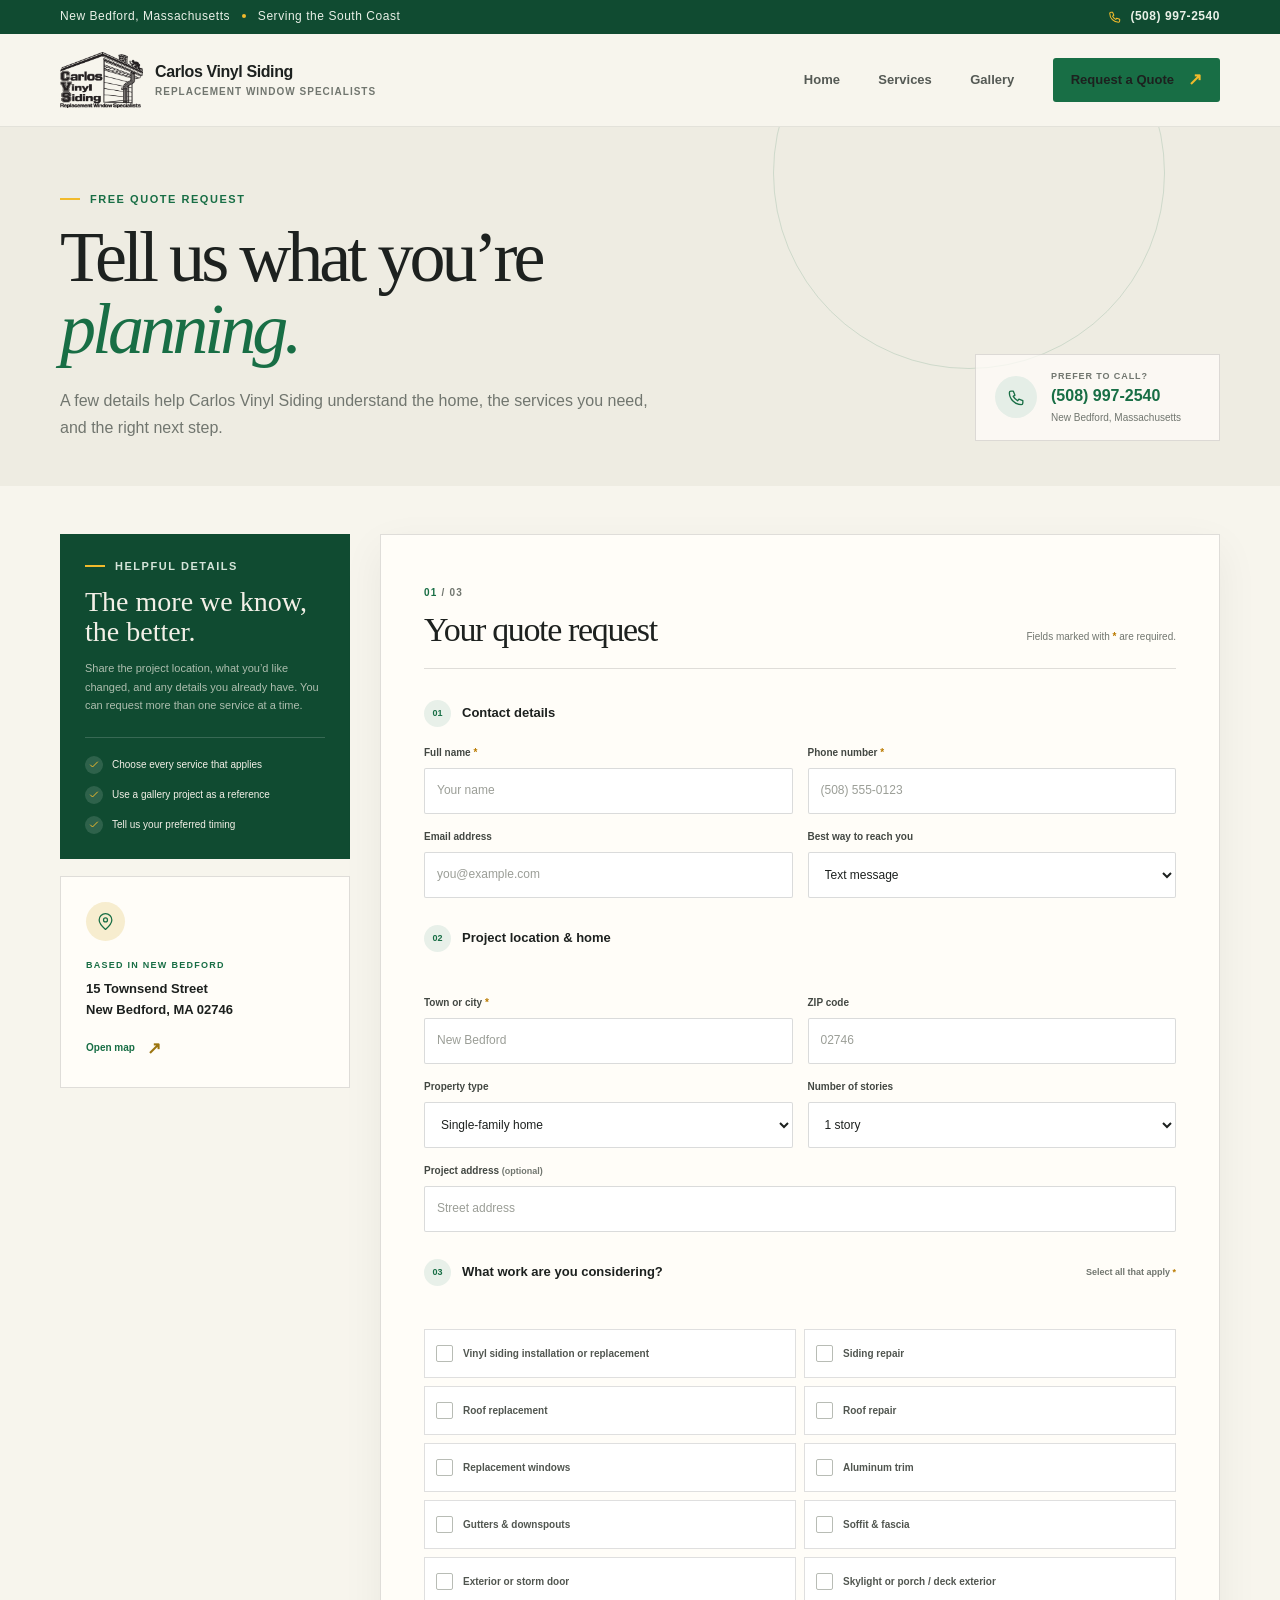
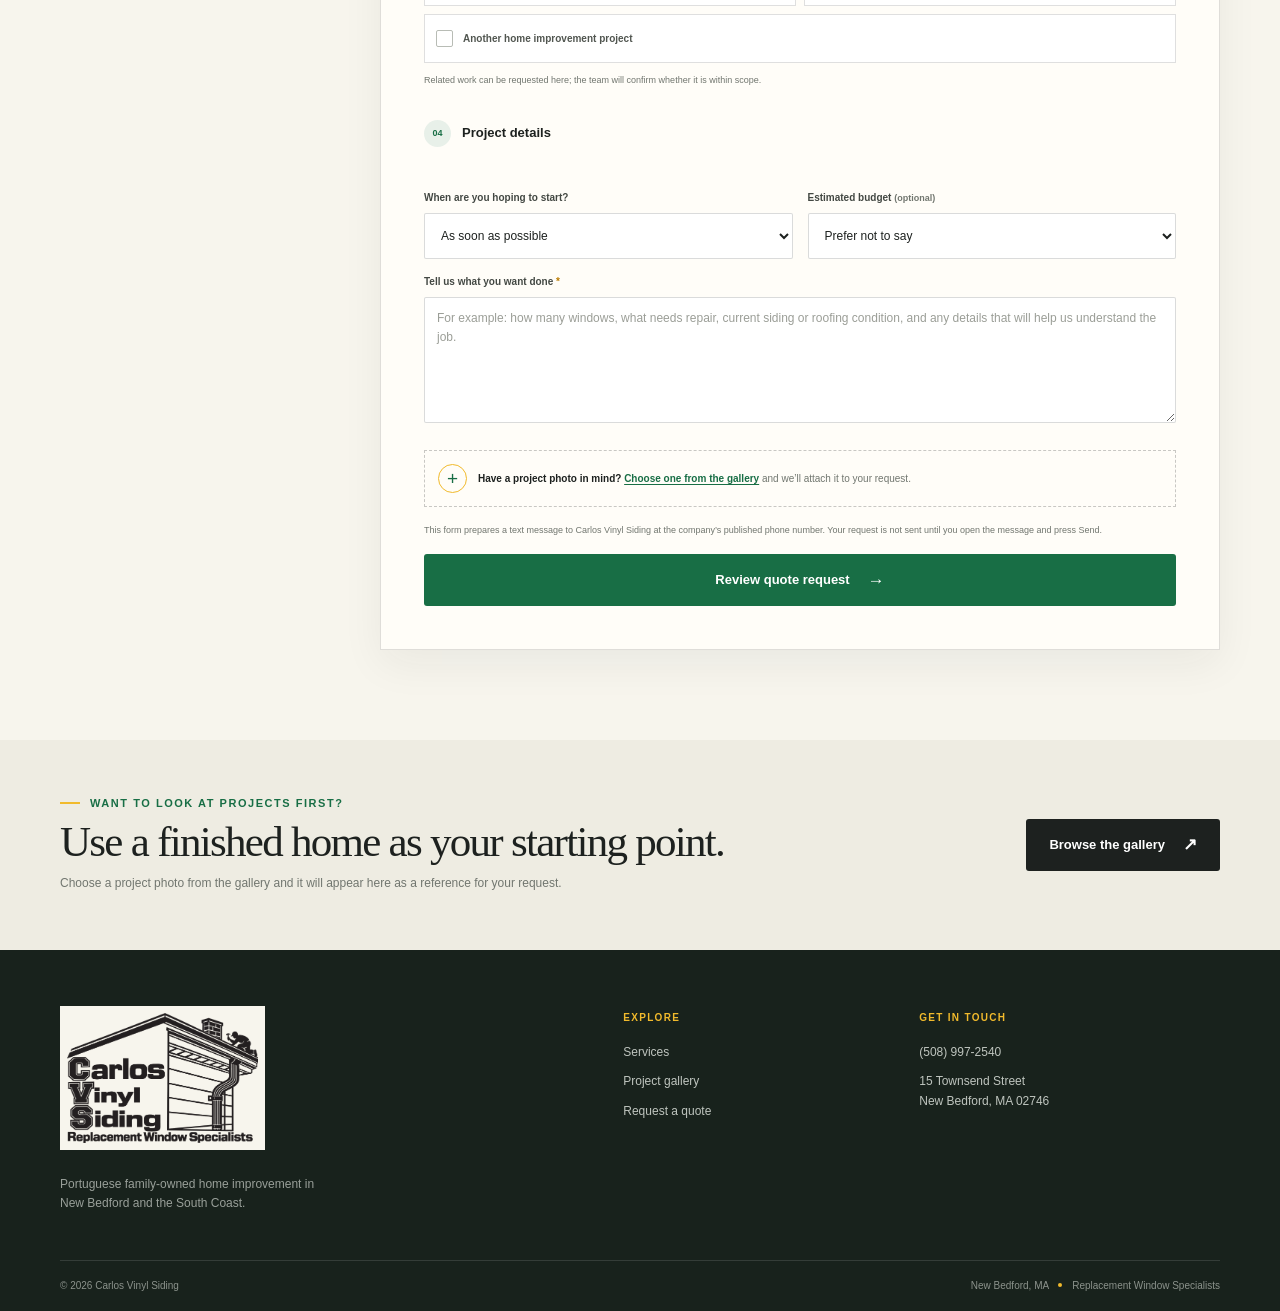
==== commit 79a3d7e1: "Replace social embeds with a local project gallery" ====
--- a/contact/index.html
+++ b/contact/index.html
@@ -7,7 +7,9 @@
   <meta name="description" content="Request a detailed home improvement quote from Carlos Vinyl Siding in New Bedford, MA. Select services, describe your project, and attach a recent gallery project as a reference.">
   <meta property="og:title" content="Request a Quote | Carlos Vinyl Siding">
   <meta property="og:description" content="Share your project details and request a quote for home exterior work in New Bedford and the South Coast.">
+  <meta property="og:url" content="https://carlos-vinyl-siding.vercel.app/contact/">
   <meta property="og:type" content="website">
+  <link rel="canonical" href="https://carlos-vinyl-siding.vercel.app/contact/">
   <link rel="icon" href="../assets/favicon.svg" type="image/svg+xml">
   <link rel="stylesheet" href="../styles.css">
   <title>Request a Quote | Carlos Vinyl Siding</title>
@@ -42,7 +44,7 @@
             <label class="check-card check-card-wide"><input type="checkbox" name="services" value="Other exterior project"><span class="check-box" aria-hidden="true"></span><span>Another home improvement project</span></label>
           </div><p class="field-hint">Related work can be requested here; the team will confirm whether it is within scope.</p><p class="field-error" id="services-error" aria-live="polite"></p></fieldset>
           <fieldset class="form-group"><legend><span class="form-section-number">04</span> Project details</legend><div class="field-grid field-grid-two"><label class="field"><span>When are you hoping to start?</span><select name="timeline"><option>As soon as possible</option><option>Within 1–3 months</option><option>Within 3–6 months</option><option>Planning ahead</option><option>Not sure yet</option></select></label><label class="field"><span>Estimated budget <small>(optional)</small></span><select name="budget"><option value="">Prefer not to say</option><option>Under $5,000</option><option>$5,000–$10,000</option><option>$10,000–$25,000</option><option>$25,000+</option><option>Not sure yet</option></select></label><label class="field field-full"><span>Tell us what you want done <b>*</b></span><textarea name="details" rows="5" required placeholder="For example: how many windows, what needs repair, current siding or roofing condition, and any details that will help us understand the job."></textarea></label></div></fieldset>
-          <div class="reference-panel" id="selected-reference" hidden><div class="reference-icon"><svg viewBox="0 0 24 24" aria-hidden="true"><path d="M4 7h16v13H4zM8 7l2-3h4l2 3M12 12a3 3 0 1 0 0 6 3 3 0 0 0 0-6Z"/></svg></div><div><span class="reference-eyebrow">Gallery reference attached</span><strong id="reference-title">Selected project</strong><small id="reference-date"></small></div><button type="button" class="clear-reference" data-clear-reference>Remove</button><input type="hidden" name="galleryReference" id="gallery-reference-value"></div>
+          <div class="reference-panel" id="selected-reference" hidden><img class="reference-thumbnail" id="reference-image" src="" alt=""><div><span class="reference-eyebrow">Gallery reference attached</span><strong id="reference-title">Selected project</strong><small id="reference-date"></small></div><button type="button" class="clear-reference" data-clear-reference>Remove</button><input type="hidden" name="galleryReference" id="gallery-reference-value"></div>
           <div class="reference-empty" id="reference-empty"><span class="reference-empty-mark" aria-hidden="true">+</span><p><strong>Have a project photo in mind?</strong> <a href="../gallery/">Choose one from the gallery</a> and we’ll attach it to your request.</p></div>
           <p class="form-privacy">This form prepares a text message to Carlos Vinyl Siding at the company’s published phone number. Your request is not sent until you open the message and press Send.</p>
           <button class="button button-primary form-submit" type="submit">Review quote request <span aria-hidden="true">→</span></button>
@@ -50,8 +52,8 @@
         </form>
       </div>
     </div></section>
-    <section class="contact-bottom"><div class="container contact-bottom-inner"><div><p class="eyebrow"><span class="eyebrow-mark" aria-hidden="true"></span> Want to look at projects first?</p><h2>Use a finished home as your starting point.</h2><p>Pick one of the recent Facebook project posts and add it to the form as a reference.</p></div><a class="button button-dark" href="../gallery/">Browse the gallery <span aria-hidden="true">↗</span></a></div></section>
+    <section class="contact-bottom"><div class="container contact-bottom-inner"><div><p class="eyebrow"><span class="eyebrow-mark" aria-hidden="true"></span> Want to look at projects first?</p><h2>Use a finished home as your starting point.</h2><p>Choose a project photo from the gallery and it will appear here as a reference for your request.</p></div><a class="button button-dark" href="../gallery/">Browse the gallery <span aria-hidden="true">↗</span></a></div></section>
   </main>
-  <footer class="site-footer"><div class="container footer-main"><div class="footer-brand-block"><a class="footer-logo-link" href="../"><img src="../assets/carlos-vinyl-siding.png" alt="Carlos Vinyl Siding — Replacement Window Specialists" width="260" height="177"></a><p>Portuguese family-owned home improvement in New Bedford and the South Coast.</p></div><div class="footer-column"><h2>Explore</h2><a href="../services/">Services</a><a href="../gallery/">Project gallery</a><a href="./">Request a quote</a></div><div class="footer-column"><h2>Get in touch</h2><a href="tel:+15089972540">(508) 997-2540</a><a href="https://maps.google.com/?q=15+Townsend+Street,+New+Bedford,+MA+02746" target="_blank" rel="noopener noreferrer">15 Townsend Street<br>New Bedford, MA 02746</a><a href="https://www.facebook.com/carlosvinylsiding/" target="_blank" rel="noopener noreferrer">Facebook <span aria-hidden="true">↗</span></a></div></div><div class="container footer-bottom"><span>© <span data-current-year>2026</span> Carlos Vinyl Siding</span><span>New Bedford, MA <span class="footer-dot" aria-hidden="true"></span> Replacement Window Specialists</span></div></footer>
+  <footer class="site-footer"><div class="container footer-main"><div class="footer-brand-block"><a class="footer-logo-link" href="../"><img src="../assets/carlos-vinyl-siding.png" alt="Carlos Vinyl Siding — Replacement Window Specialists" width="260" height="177"></a><p>Portuguese family-owned home improvement in New Bedford and the South Coast.</p></div><div class="footer-column"><h2>Explore</h2><a href="../services/">Services</a><a href="../gallery/">Project gallery</a><a href="./">Request a quote</a></div><div class="footer-column"><h2>Get in touch</h2><a href="tel:+15089972540">(508) 997-2540</a><a href="https://maps.google.com/?q=15+Townsend+Street,+New+Bedford,+MA+02746" target="_blank" rel="noopener noreferrer">15 Townsend Street<br>New Bedford, MA 02746</a></div></div><div class="container footer-bottom"><span>© <span data-current-year>2026</span> Carlos Vinyl Siding</span><span>New Bedford, MA <span class="footer-dot" aria-hidden="true"></span> Replacement Window Specialists</span></div></footer>
 </body>
-</html>
+</html>
--- a/styles.css
+++ b/styles.css
@@ -95,16 +95,9 @@
 .hero-visual-top { display: flex; align-items: center; justify-content: space-between; gap: 16px; padding: 2px 2px 12px; color: var(--muted); font-size: 10px; font-weight: 800; letter-spacing: .11em; text-transform: uppercase; }
 .hero-visual-top a { color: var(--green); letter-spacing: .02em; text-transform: none; }
 .hero-visual-top a span { color: #9c7510; font-size: 15px; }
-.hero-project-frame { position: relative; min-height: 500px; overflow: hidden; background: #e9e7dd; }
-.facebook-embed { width: 100%; height: 100%; }
-.facebook-embed iframe { display: block; width: 100%; height: var(--embed-height, 580px); border: 0; background: #fff; }
-.hero-project-frame .facebook-embed iframe { height: 570px; }
-.embed-placeholder { position: absolute; inset: 0; z-index: 0; display: flex; flex-direction: column; align-items: flex-start; justify-content: flex-end; gap: 9px; padding: 24px; color: var(--ink); background: linear-gradient(180deg, rgba(247,245,237,.1), rgba(247,245,237,.92)), repeating-linear-gradient(135deg, rgba(24,110,69,.08) 0 1px, transparent 1px 12px); }
-.embed-placeholder strong { max-width: 340px; font-family: var(--serif); font-size: 23px; font-weight: 500; line-height: 1.15; }
-.embed-placeholder span { color: var(--muted); font-size: 12px; }
-.embed-placeholder a { color: var(--green); font-size: 12px; font-weight: 750; text-decoration: underline; text-underline-offset: 3px; }
-.embed-placeholder .placeholder-label { color: var(--green); font-size: 10px; font-weight: 800; letter-spacing: .13em; text-transform: uppercase; }
-.facebook-embed:has(iframe) + .embed-placeholder { display: none; }
+.hero-project-frame { position: relative; height: 570px; overflow: hidden; background: #e9e7dd; }
+.hero-project-photo img { display: block; width: 100%; height: 100%; object-fit: cover; object-position: center; }
+.hero-photo-tag { position: absolute; right: 15px; bottom: 15px; padding: 9px 12px; color: #fff; background: rgba(25,35,29,.85); font-size: 10px; font-weight: 750; letter-spacing: .07em; text-transform: uppercase; }
 .hero-image-caption { display: flex; align-items: center; gap: 8px; padding: 13px 2px 0; color: var(--muted); font-size: 10px; font-weight: 650; letter-spacing: .025em; }
 .caption-pin svg { width: 14px; fill: none; stroke: var(--green); stroke-width: 1.7; stroke-linecap: round; stroke-linejoin: round; }
 .hero-corner-stamp { position: absolute; right: -27px; bottom: 34px; display: flex; width: 68px; height: 68px; flex-direction: column; align-items: center; justify-content: center; color: var(--ink); border: 1px solid var(--ink); border-radius: 50%; background: var(--gold); font-size: 13px; font-weight: 900; line-height: 1.05; text-align: center; transform: rotate(9deg); }
@@ -216,19 +209,22 @@
 .gallery-note { max-width: 320px; margin: 0 0 4px; color: var(--muted); font-size: 11px; line-height: 1.7; }
 .project-grid { display: grid; grid-template-columns: repeat(2, minmax(0,1fr)); gap: 26px; align-items: start; }
 .project-card { min-width: 0; border: 1px solid var(--line); background: #fff; box-shadow: 0 7px 24px rgba(31,39,32,.06); }
+.project-card-featured { grid-column: 1 / -1; }
+.project-card-featured .project-photos img { aspect-ratio: 1.8 / 1; object-position: center 42%; }
 .project-card-meta { display: flex; min-height: 47px; align-items: center; justify-content: space-between; gap: 15px; padding: 0 16px; border-bottom: 1px solid rgba(29,33,31,.08); }
 .project-type { display: inline-flex; align-items: center; gap: 8px; color: var(--green); font-size: 9px; font-weight: 850; letter-spacing: .11em; text-transform: uppercase; }
 .project-type::before { width: 7px; height: 7px; border-radius: 50%; content: ""; background: var(--gold); }
-.post-link { color: var(--muted); font-size: 10px; font-weight: 650; }
-.post-link span { color: var(--green); font-size: 14px; }
-.project-embed-wrap { position: relative; min-height: 470px; overflow: hidden; background: #f0efe9; }
-.project-embed-wrap .facebook-embed iframe { min-height: 470px; height: var(--embed-height, 590px); }
-.project-embed-wrap .embed-placeholder { padding: 25px; }
+.project-meta-label { color: var(--muted); font-size: 9px; font-weight: 650; letter-spacing: .03em; }
+.project-photos { overflow: hidden; background: #e7e5dc; }
+.project-photos figure { position: relative; min-width: 0; margin: 0; }
+.project-photos img { display: block; width: 100%; aspect-ratio: 3 / 2; object-fit: cover; }
+.project-photos-pair { display: grid; grid-template-columns: repeat(2, minmax(0, 1fr)); gap: 2px; }
+.project-photos figcaption { position: absolute; bottom: 9px; left: 9px; padding: 5px 7px; color: white; background: rgba(24,32,27,.8); font-size: 8px; font-weight: 700; letter-spacing: .06em; text-transform: uppercase; }
 .project-card-copy { display: flex; align-items: center; justify-content: space-between; gap: 16px; padding: 17px 18px; }
 .project-card-copy h3 { margin: 0; font-family: var(--serif); font-size: 21px; font-weight: 500; letter-spacing: -.02em; line-height: 1.15; }
 .project-card-copy p { margin: 6px 0 0; color: var(--muted); font-size: 10px; line-height: 1.45; }
 .project-card-copy .button { flex: 0 0 auto; }
-.gallery-footnote { margin: 24px 0 0; color: var(--muted); font-size: 10px; }
+.review-context { margin-top: 20px; color: var(--green); font-size: 11px; font-weight: 750; }
 
 .contact-intro { position: relative; overflow: hidden; padding: 65px 0 45px; background: var(--paper-deep); }
 .contact-intro::after { position: absolute; top: -150px; right: 9%; width: 390px; height: 390px; border: 1px solid rgba(24,110,69,.15); border-radius: 50%; content: ""; }
@@ -297,8 +293,7 @@
 .field-error:not(:empty) { min-height: 15px; }
 .reference-panel { display: flex; align-items: center; gap: 13px; margin: 0 0 15px; padding: 14px; border: 1px solid rgba(24,110,69,.35); background: #edf4ee; }
 .reference-panel[hidden] { display: none; }
-.reference-icon { display: flex; width: 39px; height: 39px; flex: 0 0 auto; align-items: center; justify-content: center; border-radius: 50%; color: var(--green); background: #dceade; }
-.reference-icon svg { width: 20px; fill: none; stroke: currentColor; stroke-width: 1.5; stroke-linecap: round; stroke-linejoin: round; }
+.reference-thumbnail { width: 62px; height: 48px; flex: 0 0 auto; object-fit: cover; }
 .reference-panel > div:nth-child(2) { display: flex; min-width: 0; flex-direction: column; gap: 2px; }
 .reference-eyebrow { color: var(--green); font-size: 8px; font-weight: 850; letter-spacing: .12em; text-transform: uppercase; }
 .reference-panel strong { overflow: hidden; font-size: 11px; text-overflow: ellipsis; white-space: nowrap; }
@@ -335,7 +330,7 @@
 
 @media (min-width: 1450px) {
   .home-hero { padding-block: 86px 70px; }
-  .hero-project-frame .facebook-embed iframe { height: 620px; }
+  .hero-project-frame { height: 620px; }
 }
 @media (max-width: 1020px) {
   .container { width: min(100% - 40px, 900px); }
@@ -379,8 +374,7 @@
   .hero-assurances { gap: 11px 18px; margin-top: 21px; font-size: 9px; }
   .hero-visual { max-width: 520px; justify-self: center; padding: 11px 11px 14px; }
   .hero-visual-top { font-size: 8px; }
-  .hero-project-frame { min-height: 430px; }
-  .hero-project-frame .facebook-embed iframe { height: 520px; }
+  .hero-project-frame { height: 430px; }
   .hero-corner-stamp { right: -13px; bottom: 31px; width: 57px; height: 57px; font-size: 11px; }
   .section { padding: 64px 0; }
   .section-heading-row { align-items: flex-start; flex-direction: column; gap: 16px; margin-bottom: 25px; }
@@ -429,12 +423,9 @@
   .gallery-heading h2 { font-size: 36px; }
   .gallery-note { max-width: 500px; }
   .project-grid { grid-template-columns: minmax(0,1fr); gap: 18px; }
-  .project-embed-wrap { min-height: 420px; }
-  .project-embed-wrap .facebook-embed iframe { min-height: 420px; height: var(--embed-height, 540px); }
   .project-card-copy { gap: 14px; padding: 15px; }
   .project-card-copy h3 { font-size: 20px; }
   .project-card-meta { padding-inline: 12px; }
-  .post-link { font-size: 9px; }
   .contact-intro { padding: 47px 0 31px; }
   .contact-intro-grid { align-items: flex-start; flex-direction: column; gap: 23px; }
   .contact-intro h1 { font-size: clamp(46px, 11vw, 62px); }
@@ -476,4 +467,4 @@
 }
 @media (prefers-reduced-motion: reduce) {
   *, *::before, *::after { scroll-behavior: auto !important; transition-duration: .01ms !important; animation-duration: .01ms !important; animation-iteration-count: 1 !important; }
-}
+}
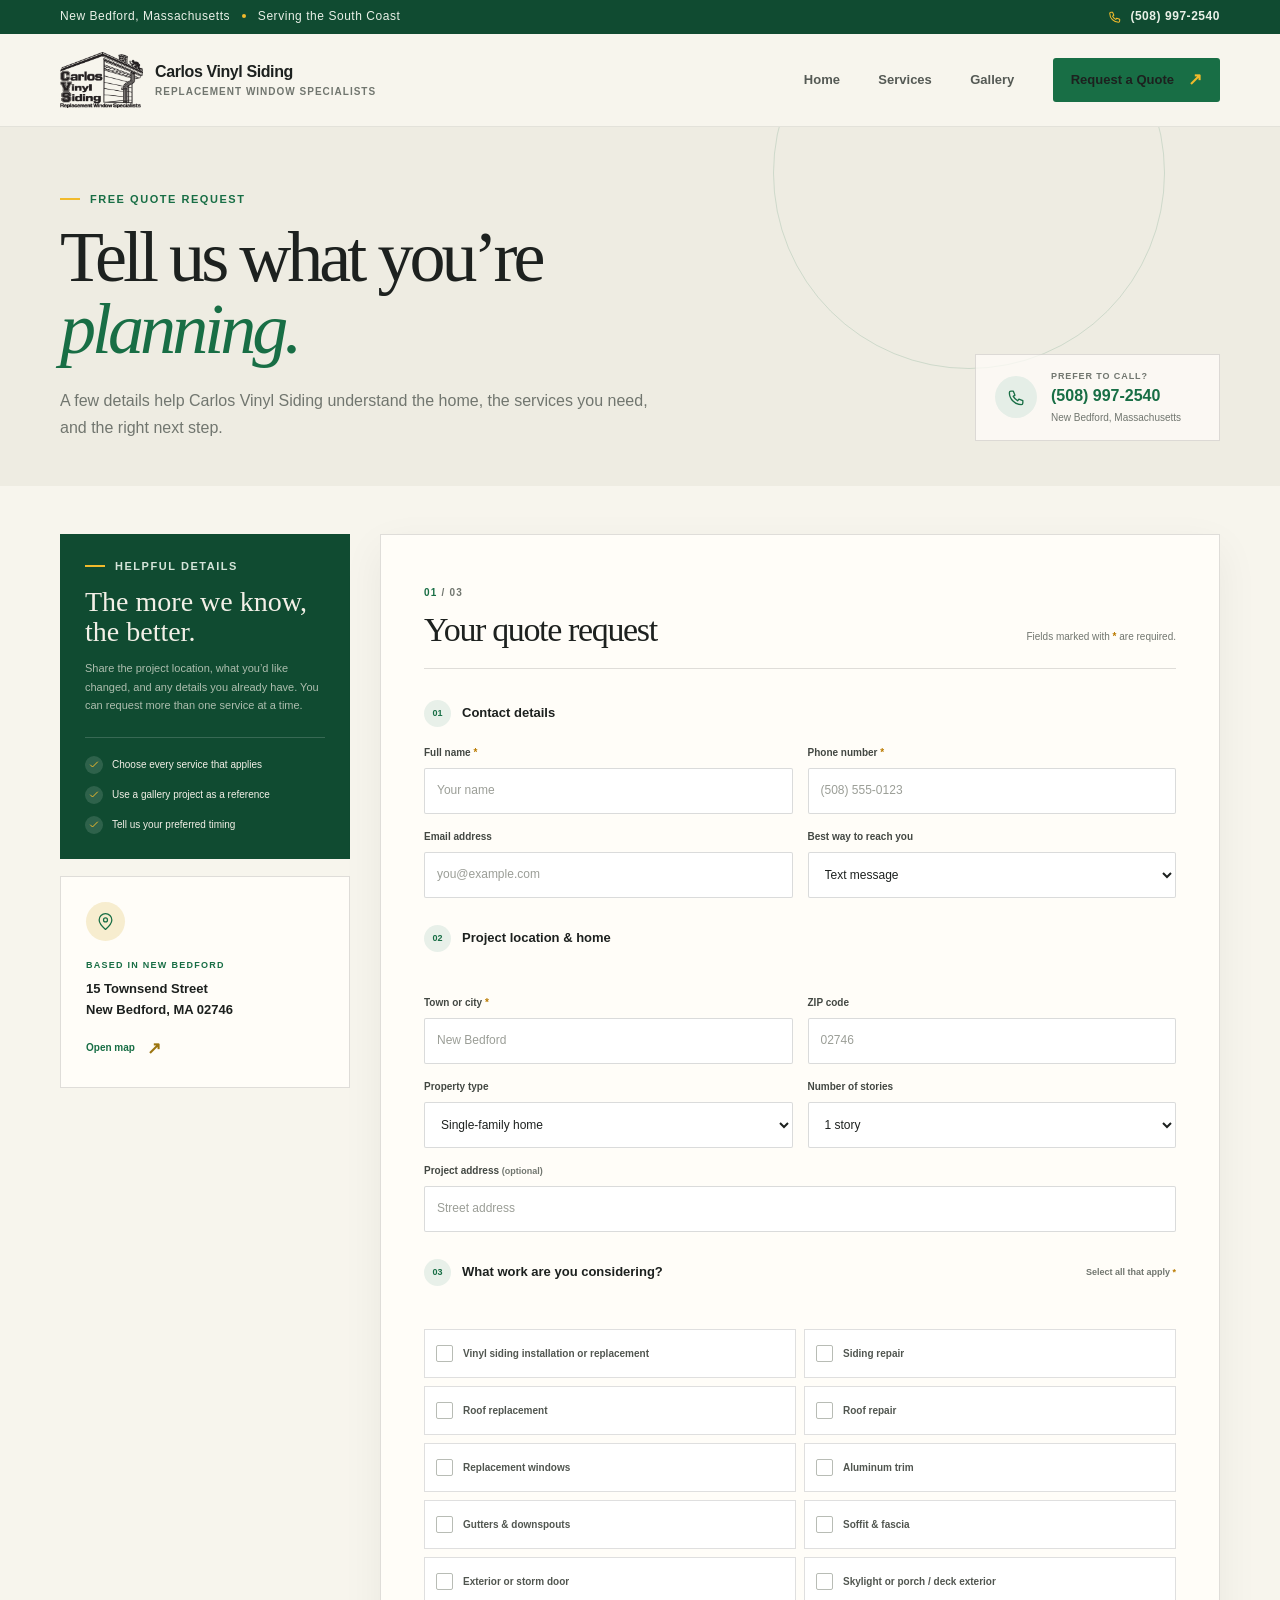
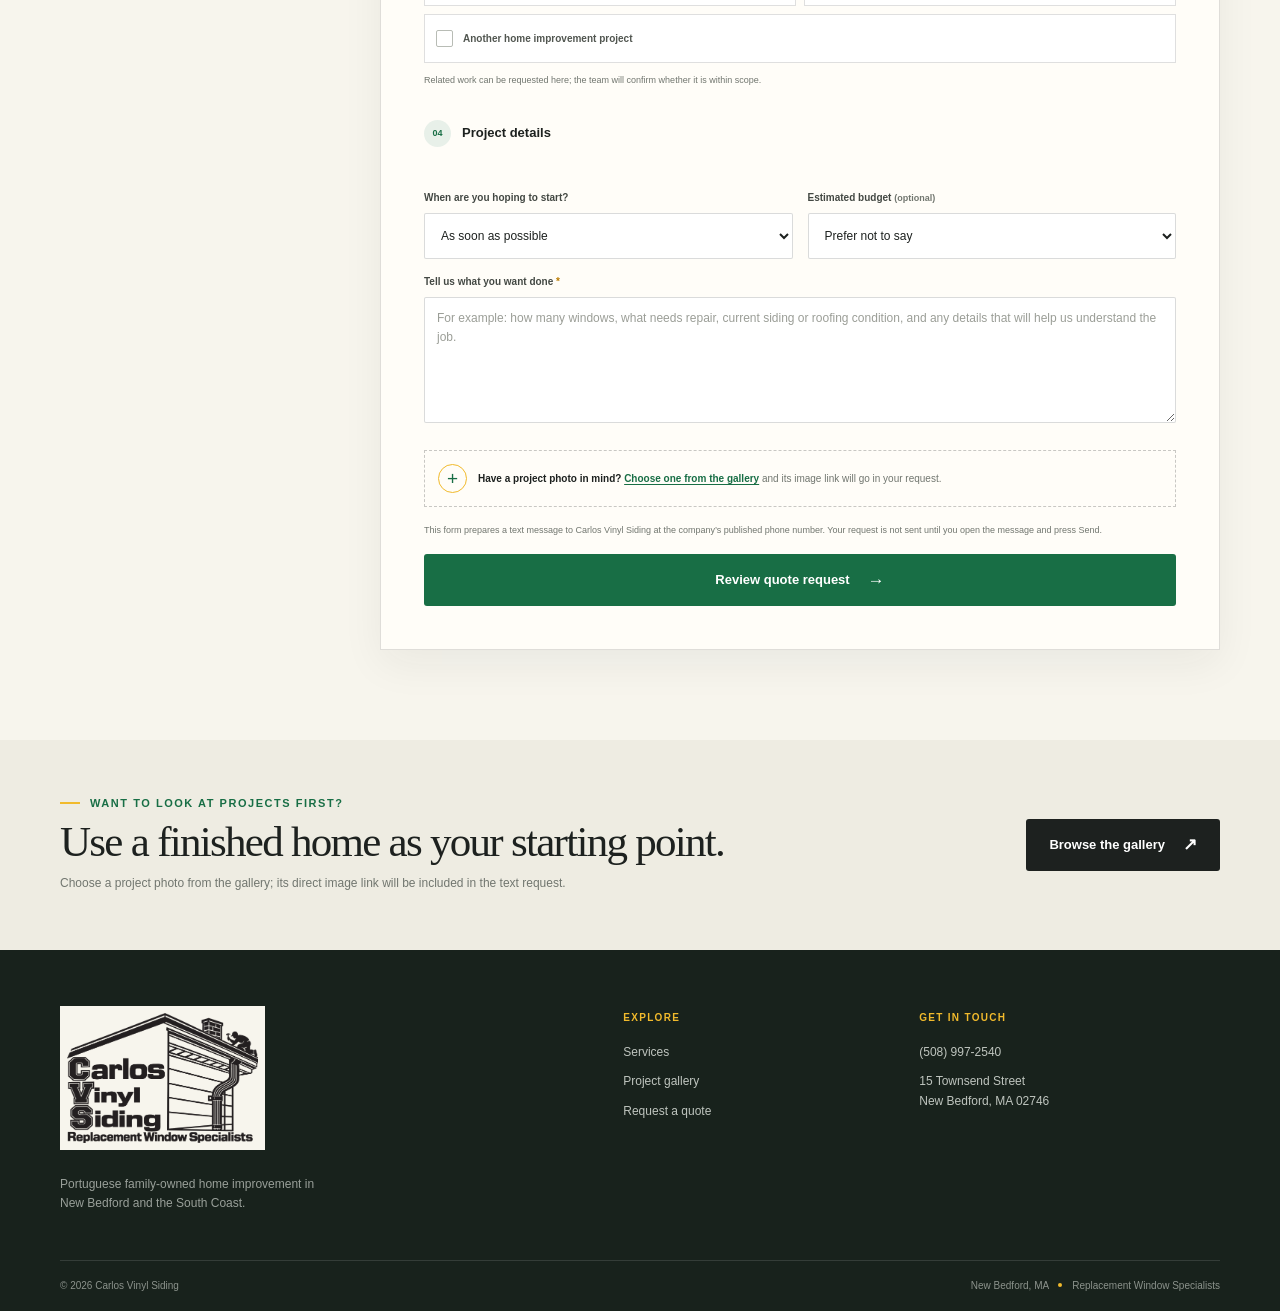
==== commit 76c8ce43: "Clarify photo references in quote requests" ====
--- a/contact/index.html
+++ b/contact/index.html
@@ -44,16 +44,16 @@
             <label class="check-card check-card-wide"><input type="checkbox" name="services" value="Other exterior project"><span class="check-box" aria-hidden="true"></span><span>Another home improvement project</span></label>
           </div><p class="field-hint">Related work can be requested here; the team will confirm whether it is within scope.</p><p class="field-error" id="services-error" aria-live="polite"></p></fieldset>
           <fieldset class="form-group"><legend><span class="form-section-number">04</span> Project details</legend><div class="field-grid field-grid-two"><label class="field"><span>When are you hoping to start?</span><select name="timeline"><option>As soon as possible</option><option>Within 1–3 months</option><option>Within 3–6 months</option><option>Planning ahead</option><option>Not sure yet</option></select></label><label class="field"><span>Estimated budget <small>(optional)</small></span><select name="budget"><option value="">Prefer not to say</option><option>Under $5,000</option><option>$5,000–$10,000</option><option>$10,000–$25,000</option><option>$25,000+</option><option>Not sure yet</option></select></label><label class="field field-full"><span>Tell us what you want done <b>*</b></span><textarea name="details" rows="5" required placeholder="For example: how many windows, what needs repair, current siding or roofing condition, and any details that will help us understand the job."></textarea></label></div></fieldset>
-          <div class="reference-panel" id="selected-reference" hidden><img class="reference-thumbnail" id="reference-image" src="" alt=""><div><span class="reference-eyebrow">Gallery reference attached</span><strong id="reference-title">Selected project</strong><small id="reference-date"></small></div><button type="button" class="clear-reference" data-clear-reference>Remove</button><input type="hidden" name="galleryReference" id="gallery-reference-value"></div>
-          <div class="reference-empty" id="reference-empty"><span class="reference-empty-mark" aria-hidden="true">+</span><p><strong>Have a project photo in mind?</strong> <a href="../gallery/">Choose one from the gallery</a> and we’ll attach it to your request.</p></div>
+          <div class="reference-panel" id="selected-reference" hidden><img class="reference-thumbnail" id="reference-image" src="" alt=""><div><span class="reference-eyebrow">Gallery photo selected</span><strong id="reference-title">Selected project</strong><small id="reference-date"></small></div><button type="button" class="clear-reference" data-clear-reference>Remove</button><input type="hidden" name="galleryReference" id="gallery-reference-value"></div>
+          <div class="reference-empty" id="reference-empty"><span class="reference-empty-mark" aria-hidden="true">+</span><p><strong>Have a project photo in mind?</strong> <a href="../gallery/">Choose one from the gallery</a> and its image link will go in your request.</p></div>
           <p class="form-privacy">This form prepares a text message to Carlos Vinyl Siding at the company’s published phone number. Your request is not sent until you open the message and press Send.</p>
           <button class="button button-primary form-submit" type="submit">Review quote request <span aria-hidden="true">→</span></button>
           <div class="form-confirmation" id="quote-confirmation" hidden role="status" aria-live="polite"><span class="confirmation-icon"><svg viewBox="0 0 24 24" aria-hidden="true"><path d="m5 12 4 4L19 6"/></svg></span><div><h3>Your request is ready.</h3><p>Open the prepared text and press Send to contact Carlos Vinyl Siding. If your device doesn’t open a messaging app, copy the details and call the company.</p><div class="confirmation-actions"><a class="button button-primary" id="open-sms" href="sms:+15089972540">Open text message <span aria-hidden="true">↗</span></a><button class="button button-light" id="copy-request" type="button">Copy request details</button></div><textarea id="request-copy-fallback" class="copy-fallback" rows="7" readonly aria-label="Prepared quote request details" hidden></textarea></div></div>
         </form>
       </div>
     </div></section>
-    <section class="contact-bottom"><div class="container contact-bottom-inner"><div><p class="eyebrow"><span class="eyebrow-mark" aria-hidden="true"></span> Want to look at projects first?</p><h2>Use a finished home as your starting point.</h2><p>Choose a project photo from the gallery and it will appear here as a reference for your request.</p></div><a class="button button-dark" href="../gallery/">Browse the gallery <span aria-hidden="true">↗</span></a></div></section>
+    <section class="contact-bottom"><div class="container contact-bottom-inner"><div><p class="eyebrow"><span class="eyebrow-mark" aria-hidden="true"></span> Want to look at projects first?</p><h2>Use a finished home as your starting point.</h2><p>Choose a project photo from the gallery; its direct image link will be included in the text request.</p></div><a class="button button-dark" href="../gallery/">Browse the gallery <span aria-hidden="true">↗</span></a></div></section>
   </main>
   <footer class="site-footer"><div class="container footer-main"><div class="footer-brand-block"><a class="footer-logo-link" href="../"><img src="../assets/carlos-vinyl-siding.png" alt="Carlos Vinyl Siding — Replacement Window Specialists" width="260" height="177"></a><p>Portuguese family-owned home improvement in New Bedford and the South Coast.</p></div><div class="footer-column"><h2>Explore</h2><a href="../services/">Services</a><a href="../gallery/">Project gallery</a><a href="./">Request a quote</a></div><div class="footer-column"><h2>Get in touch</h2><a href="tel:+15089972540">(508) 997-2540</a><a href="https://maps.google.com/?q=15+Townsend+Street,+New+Bedford,+MA+02746" target="_blank" rel="noopener noreferrer">15 Townsend Street<br>New Bedford, MA 02746</a></div></div><div class="container footer-bottom"><span>© <span data-current-year>2026</span> Carlos Vinyl Siding</span><span>New Bedford, MA <span class="footer-dot" aria-hidden="true"></span> Replacement Window Specialists</span></div></footer>
 </body>
-</html>+</html>
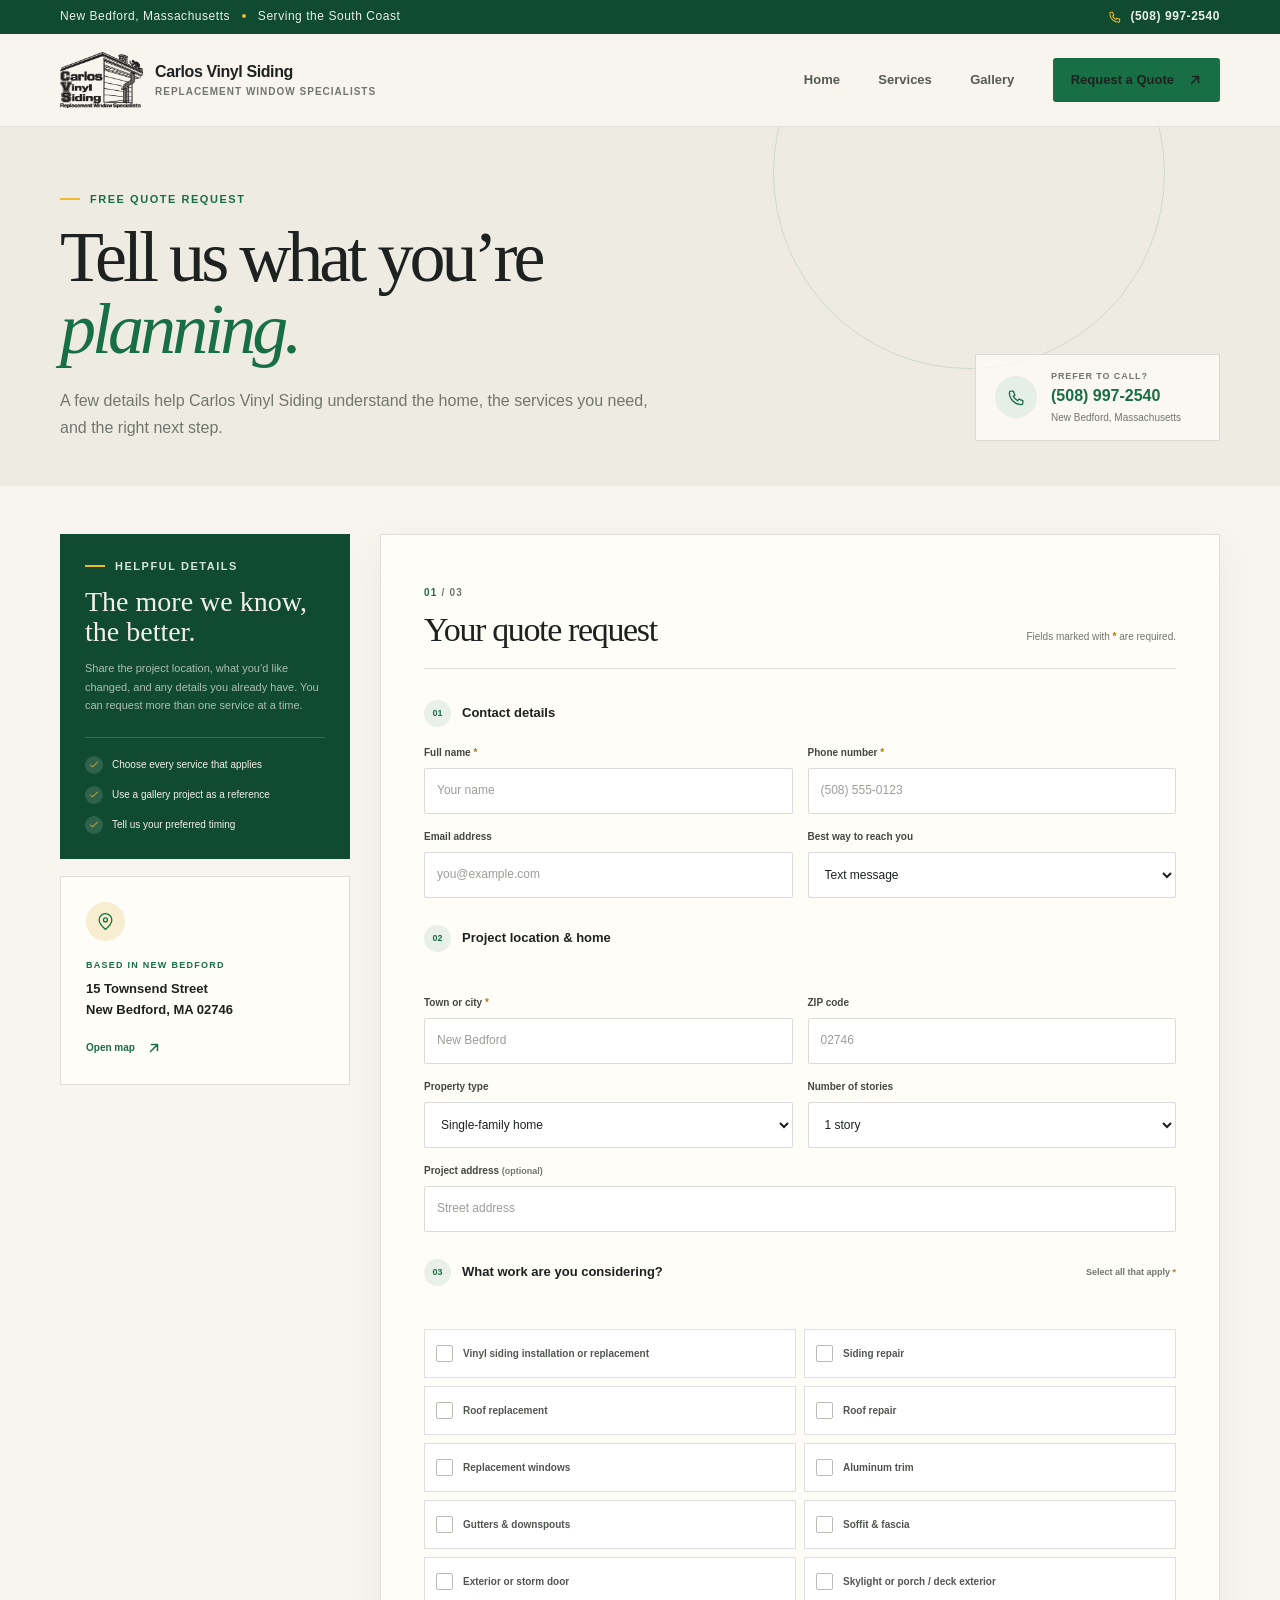
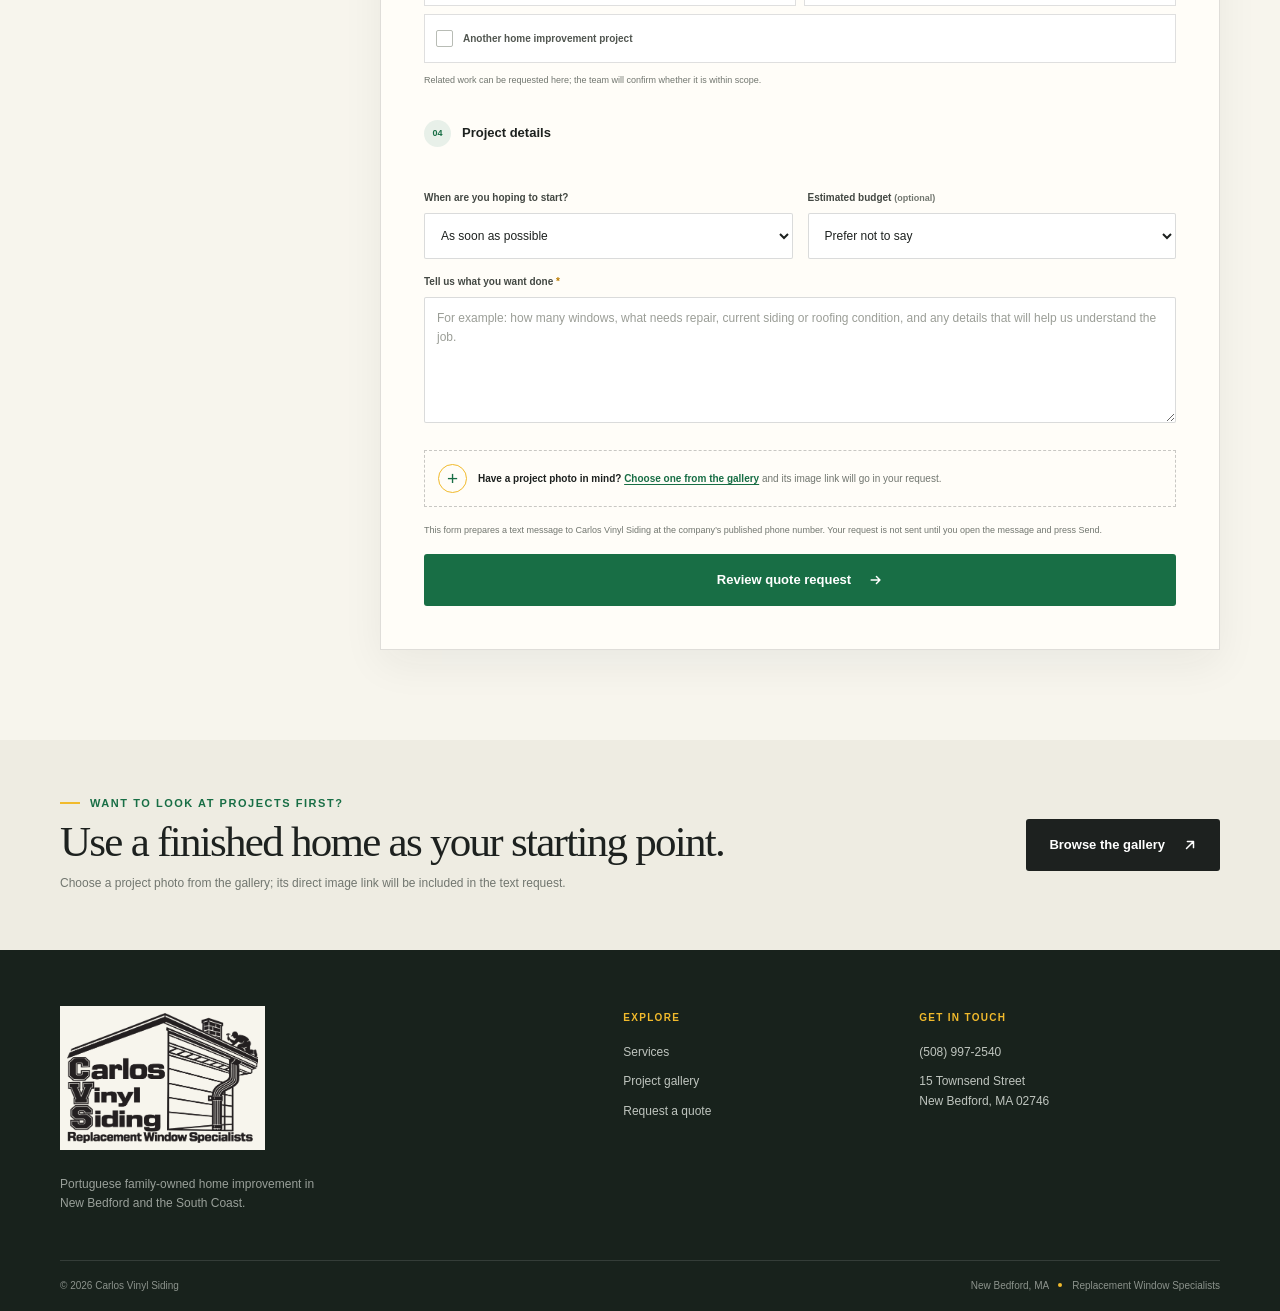
==== commit eaf4dcc9: "Use vector arrow icons across the site" ====
--- a/contact/index.html
+++ b/contact/index.html
@@ -17,13 +17,13 @@
 </head>
 <body data-root="../">
   <div class="topline"><div class="container topline-inner"><p>New Bedford, Massachusetts <span class="topline-dot" aria-hidden="true"></span> Serving the South Coast</p><a href="tel:+15089972540" class="topline-phone"><svg viewBox="0 0 24 24" aria-hidden="true"><path d="M5 4h3l2 5-2.1 1.6a15 15 0 0 0 5.5 5.5L15 14l5 2v3c0 1.1-.9 2-2 2C10 21 3 14 3 6c0-1.1.9-2 2-2Z"/></svg><span>(508) 997-2540</span></a></div></div>
-  <header class="site-header"><div class="container header-inner"><a class="brand" href="../" aria-label="Carlos Vinyl Siding home"><img class="brand-logo" src="../assets/carlos-vinyl-siding.png" alt="Carlos Vinyl Siding logo" width="98" height="67"><span class="brand-copy"><strong>Carlos Vinyl Siding</strong><small>Replacement Window Specialists</small></span></a><button class="menu-toggle" type="button" aria-label="Open navigation" aria-expanded="false" aria-controls="primary-navigation" data-menu-toggle><svg viewBox="0 0 24 24" aria-hidden="true"><path d="M4 7h16M4 12h16M4 17h16"/></svg></button><nav class="primary-navigation" id="primary-navigation" aria-label="Primary navigation" data-primary-navigation><a href="../">Home</a><a href="../services/">Services</a><a href="../gallery/">Gallery</a><a href="./" aria-current="page" class="nav-cta">Request a Quote <span aria-hidden="true">↗</span></a></nav></div></header>
+  <header class="site-header"><div class="container header-inner"><a class="brand" href="../" aria-label="Carlos Vinyl Siding home"><img class="brand-logo" src="../assets/carlos-vinyl-siding.png" alt="Carlos Vinyl Siding logo" width="98" height="67"><span class="brand-copy"><strong>Carlos Vinyl Siding</strong><small>Replacement Window Specialists</small></span></a><button class="menu-toggle" type="button" aria-label="Open navigation" aria-expanded="false" aria-controls="primary-navigation" data-menu-toggle><svg viewBox="0 0 24 24" aria-hidden="true"><path d="M4 7h16M4 12h16M4 17h16"/></svg></button><nav class="primary-navigation" id="primary-navigation" aria-label="Primary navigation" data-primary-navigation><a href="../">Home</a><a href="../services/">Services</a><a href="../gallery/">Gallery</a><a href="./" aria-current="page" class="nav-cta">Request a Quote <svg class="arrow-icon arrow-icon-up" viewBox="0 0 16 16" aria-hidden="true"><path d="M4 12 12 4M5 4h7v7"/></svg></a></nav></div></header>
   <main>
     <section class="contact-intro"><div class="container contact-intro-grid"><div><p class="eyebrow"><span class="eyebrow-mark" aria-hidden="true"></span> Free quote request</p><h1>Tell us what you’re <em>planning.</em></h1><p class="page-hero-lede">A few details help Carlos Vinyl Siding understand the home, the services you need, and the right next step.</p></div><div class="contact-direct-card"><span class="contact-direct-icon"><svg viewBox="0 0 24 24" aria-hidden="true"><path d="M5 4h3l2 5-2.1 1.6a15 15 0 0 0 5.5 5.5L15 14l5 2v3c0 1.1-.9 2-2 2C10 21 3 14 3 6c0-1.1.9-2 2-2Z"/></svg></span><div><span class="direct-label">Prefer to call?</span><a href="tel:+15089972540">(508) 997-2540</a><small>New Bedford, Massachusetts</small></div></div></div></section>
     <section class="section quote-form-section"><div class="container quote-form-layout">
       <aside class="quote-sidebar">
         <div class="sidebar-card sidebar-card-dark"><p class="eyebrow eyebrow-light"><span class="eyebrow-mark" aria-hidden="true"></span> Helpful details</p><h2>The more we know, the better.</h2><p>Share the project location, what you’d like changed, and any details you already have. You can request more than one service at a time.</p><ul class="sidebar-check-list"><li><span class="assurance-check" aria-hidden="true"><svg viewBox="0 0 24 24"><path d="m5 12 4 4L19 6"/></svg></span>Choose every service that applies</li><li><span class="assurance-check" aria-hidden="true"><svg viewBox="0 0 24 24"><path d="m5 12 4 4L19 6"/></svg></span>Use a gallery project as a reference</li><li><span class="assurance-check" aria-hidden="true"><svg viewBox="0 0 24 24"><path d="m5 12 4 4L19 6"/></svg></span>Tell us your preferred timing</li></ul></div>
-        <div class="sidebar-card sidebar-card-address"><span class="address-icon"><svg viewBox="0 0 24 24" aria-hidden="true"><path d="M20 10c0 5-8 12-8 12S4 15 4 10a8 8 0 1 1 16 0Z"/><circle cx="12" cy="10" r="2.5"/></svg></span><p class="eyebrow">Based in New Bedford</p><address>15 Townsend Street<br>New Bedford, MA 02746</address><a class="text-link" href="https://maps.google.com/?q=15+Townsend+Street,+New+Bedford,+MA+02746" target="_blank" rel="noopener noreferrer">Open map <span aria-hidden="true">↗</span></a></div>
+        <div class="sidebar-card sidebar-card-address"><span class="address-icon"><svg viewBox="0 0 24 24" aria-hidden="true"><path d="M20 10c0 5-8 12-8 12S4 15 4 10a8 8 0 1 1 16 0Z"/><circle cx="12" cy="10" r="2.5"/></svg></span><p class="eyebrow">Based in New Bedford</p><address>15 Townsend Street<br>New Bedford, MA 02746</address><a class="text-link" href="https://maps.google.com/?q=15+Townsend+Street,+New+Bedford,+MA+02746" target="_blank" rel="noopener noreferrer">Open map <svg class="arrow-icon arrow-icon-up" viewBox="0 0 16 16" aria-hidden="true"><path d="M4 12 12 4M5 4h7v7"/></svg></a></div>
       </aside>
       <div class="quote-form-card">
         <form id="quote-form" novalidate>
@@ -47,12 +47,12 @@
           <div class="reference-panel" id="selected-reference" hidden><img class="reference-thumbnail" id="reference-image" src="" alt=""><div><span class="reference-eyebrow">Gallery photo selected</span><strong id="reference-title">Selected project</strong><small id="reference-date"></small></div><button type="button" class="clear-reference" data-clear-reference>Remove</button><input type="hidden" name="galleryReference" id="gallery-reference-value"></div>
           <div class="reference-empty" id="reference-empty"><span class="reference-empty-mark" aria-hidden="true">+</span><p><strong>Have a project photo in mind?</strong> <a href="../gallery/">Choose one from the gallery</a> and its image link will go in your request.</p></div>
           <p class="form-privacy">This form prepares a text message to Carlos Vinyl Siding at the company’s published phone number. Your request is not sent until you open the message and press Send.</p>
-          <button class="button button-primary form-submit" type="submit">Review quote request <span aria-hidden="true">→</span></button>
-          <div class="form-confirmation" id="quote-confirmation" hidden role="status" aria-live="polite"><span class="confirmation-icon"><svg viewBox="0 0 24 24" aria-hidden="true"><path d="m5 12 4 4L19 6"/></svg></span><div><h3>Your request is ready.</h3><p>Open the prepared text and press Send to contact Carlos Vinyl Siding. If your device doesn’t open a messaging app, copy the details and call the company.</p><div class="confirmation-actions"><a class="button button-primary" id="open-sms" href="sms:+15089972540">Open text message <span aria-hidden="true">↗</span></a><button class="button button-light" id="copy-request" type="button">Copy request details</button></div><textarea id="request-copy-fallback" class="copy-fallback" rows="7" readonly aria-label="Prepared quote request details" hidden></textarea></div></div>
+          <button class="button button-primary form-submit" type="submit">Review quote request <svg class="arrow-icon arrow-icon-right" viewBox="0 0 16 16" aria-hidden="true"><path d="M2.5 8h10m-4-4 4 4-4 4"/></svg></button>
+          <div class="form-confirmation" id="quote-confirmation" hidden role="status" aria-live="polite"><span class="confirmation-icon"><svg viewBox="0 0 24 24" aria-hidden="true"><path d="m5 12 4 4L19 6"/></svg></span><div><h3>Your request is ready.</h3><p>Open the prepared text and press Send to contact Carlos Vinyl Siding. If your device doesn’t open a messaging app, copy the details and call the company.</p><div class="confirmation-actions"><a class="button button-primary" id="open-sms" href="sms:+15089972540">Open text message <svg class="arrow-icon arrow-icon-up" viewBox="0 0 16 16" aria-hidden="true"><path d="M4 12 12 4M5 4h7v7"/></svg></a><button class="button button-light" id="copy-request" type="button">Copy request details</button></div><textarea id="request-copy-fallback" class="copy-fallback" rows="7" readonly aria-label="Prepared quote request details" hidden></textarea></div></div>
         </form>
       </div>
     </div></section>
-    <section class="contact-bottom"><div class="container contact-bottom-inner"><div><p class="eyebrow"><span class="eyebrow-mark" aria-hidden="true"></span> Want to look at projects first?</p><h2>Use a finished home as your starting point.</h2><p>Choose a project photo from the gallery; its direct image link will be included in the text request.</p></div><a class="button button-dark" href="../gallery/">Browse the gallery <span aria-hidden="true">↗</span></a></div></section>
+    <section class="contact-bottom"><div class="container contact-bottom-inner"><div><p class="eyebrow"><span class="eyebrow-mark" aria-hidden="true"></span> Want to look at projects first?</p><h2>Use a finished home as your starting point.</h2><p>Choose a project photo from the gallery; its direct image link will be included in the text request.</p></div><a class="button button-dark" href="../gallery/">Browse the gallery <svg class="arrow-icon arrow-icon-up" viewBox="0 0 16 16" aria-hidden="true"><path d="M4 12 12 4M5 4h7v7"/></svg></a></div></section>
   </main>
   <footer class="site-footer"><div class="container footer-main"><div class="footer-brand-block"><a class="footer-logo-link" href="../"><img src="../assets/carlos-vinyl-siding.png" alt="Carlos Vinyl Siding — Replacement Window Specialists" width="260" height="177"></a><p>Portuguese family-owned home improvement in New Bedford and the South Coast.</p></div><div class="footer-column"><h2>Explore</h2><a href="../services/">Services</a><a href="../gallery/">Project gallery</a><a href="./">Request a quote</a></div><div class="footer-column"><h2>Get in touch</h2><a href="tel:+15089972540">(508) 997-2540</a><a href="https://maps.google.com/?q=15+Townsend+Street,+New+Bedford,+MA+02746" target="_blank" rel="noopener noreferrer">15 Townsend Street<br>New Bedford, MA 02746</a></div></div><div class="container footer-bottom"><span>© <span data-current-year>2026</span> Carlos Vinyl Siding</span><span>New Bedford, MA <span class="footer-dot" aria-hidden="true"></span> Replacement Window Specialists</span></div></footer>
 </body>
--- a/styles.css
+++ b/styles.css
@@ -58,7 +58,8 @@
 .menu-toggle svg { width: 22px; fill: none; stroke: var(--ink); stroke-width: 1.8; stroke-linecap: round; }
 
 .button { display: inline-flex; min-height: 52px; align-items: center; justify-content: center; gap: 18px; padding: 0 22px; border: 1px solid transparent; border-radius: 3px; font-size: 13px; font-weight: 750; line-height: 1.2; transition: color .2s ease, background .2s ease, border-color .2s ease, transform .2s ease, box-shadow .2s ease; cursor: pointer; }
-.button span { font-size: 17px; line-height: 1; }
+.arrow-icon { display: inline-block; width: 14px; height: 14px; flex: 0 0 auto; fill: none; stroke: currentColor; stroke-width: 1.7; stroke-linecap: round; stroke-linejoin: round; vertical-align: -2px; }
+.button .arrow-icon { width: 14px; height: 14px; }
 .button:hover { transform: translateY(-2px); box-shadow: 0 10px 24px rgba(14, 45, 29, .14); }
 .button-primary { color: #fff; background: var(--green); }
 .button-primary:hover { background: var(--green-dark); }
@@ -467,4 +468,4 @@
 }
 @media (prefers-reduced-motion: reduce) {
   *, *::before, *::after { scroll-behavior: auto !important; transition-duration: .01ms !important; animation-duration: .01ms !important; animation-iteration-count: 1 !important; }
-}+}
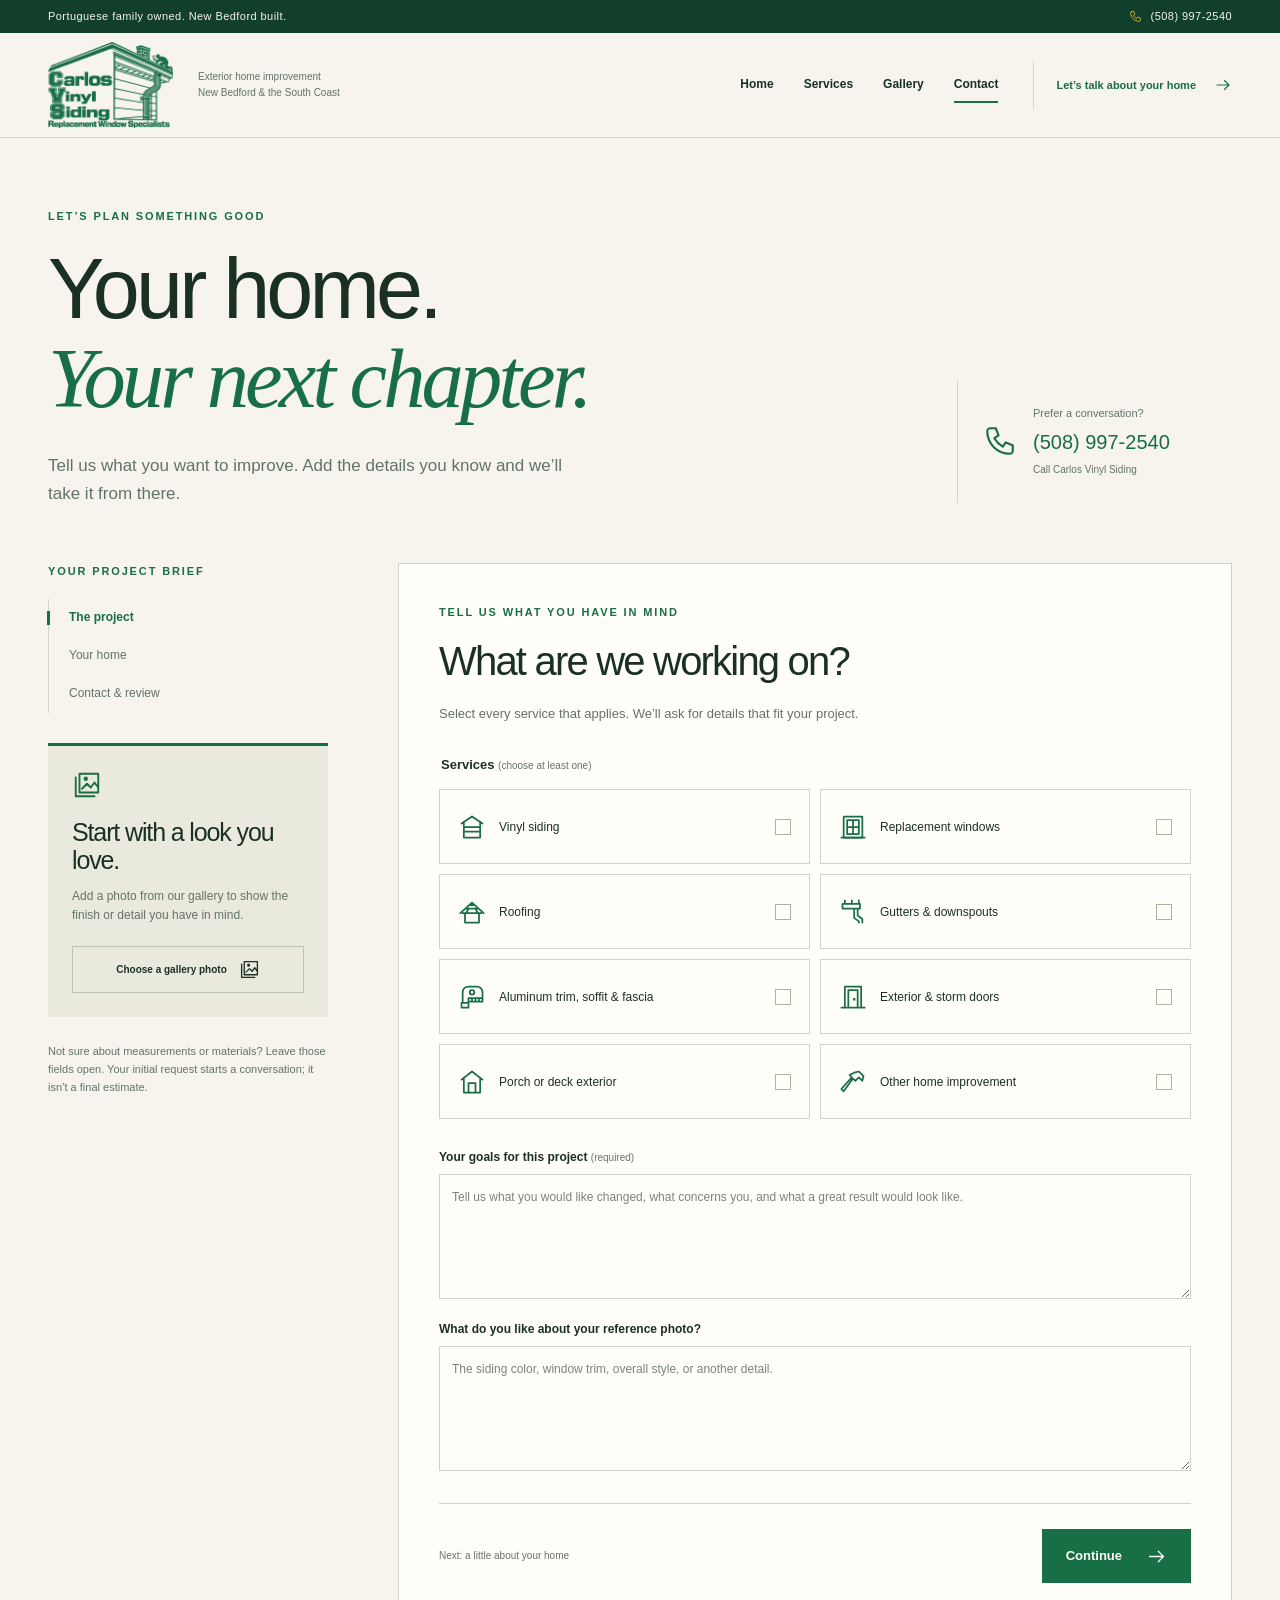
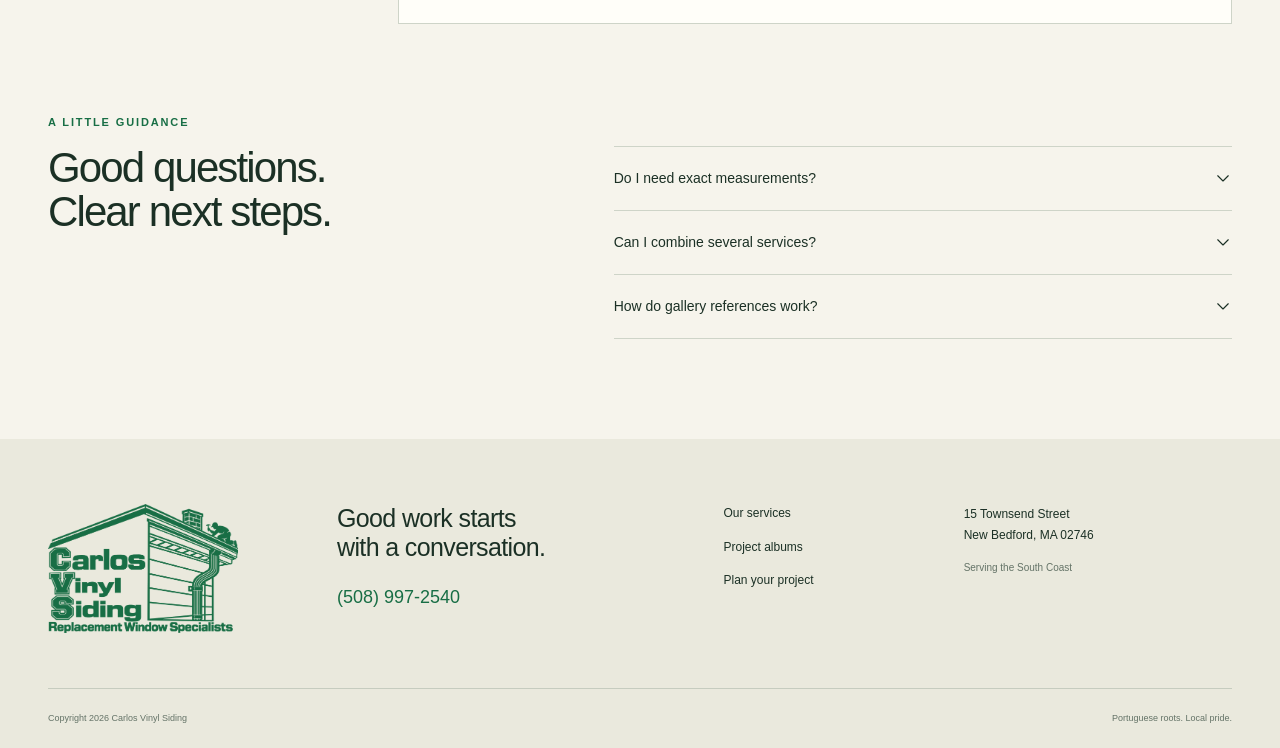
==== commit dd89290e: "Build complete local project gallery and quote experience" ====
--- a/contact/index.html
+++ b/contact/index.html
@@ -1,59 +1 @@
-<!doctype html>
-<html lang="en">
-<head>
-  <meta charset="utf-8">
-  <meta name="viewport" content="width=device-width, initial-scale=1">
-  <meta name="theme-color" content="#f7f5ed">
-  <meta name="description" content="Request a detailed home improvement quote from Carlos Vinyl Siding in New Bedford, MA. Select services, describe your project, and attach a recent gallery project as a reference.">
-  <meta property="og:title" content="Request a Quote | Carlos Vinyl Siding">
-  <meta property="og:description" content="Share your project details and request a quote for home exterior work in New Bedford and the South Coast.">
-  <meta property="og:url" content="https://carlos-vinyl-siding.vercel.app/contact/">
-  <meta property="og:type" content="website">
-  <link rel="canonical" href="https://carlos-vinyl-siding.vercel.app/contact/">
-  <link rel="icon" href="../assets/favicon.svg" type="image/svg+xml">
-  <link rel="stylesheet" href="../styles.css">
-  <title>Request a Quote | Carlos Vinyl Siding</title>
-  <script src="../script.js" defer></script>
-</head>
-<body data-root="../">
-  <div class="topline"><div class="container topline-inner"><p>New Bedford, Massachusetts <span class="topline-dot" aria-hidden="true"></span> Serving the South Coast</p><a href="tel:+15089972540" class="topline-phone"><svg viewBox="0 0 24 24" aria-hidden="true"><path d="M5 4h3l2 5-2.1 1.6a15 15 0 0 0 5.5 5.5L15 14l5 2v3c0 1.1-.9 2-2 2C10 21 3 14 3 6c0-1.1.9-2 2-2Z"/></svg><span>(508) 997-2540</span></a></div></div>
-  <header class="site-header"><div class="container header-inner"><a class="brand" href="../" aria-label="Carlos Vinyl Siding home"><img class="brand-logo" src="../assets/carlos-vinyl-siding.png" alt="Carlos Vinyl Siding logo" width="98" height="67"><span class="brand-copy"><strong>Carlos Vinyl Siding</strong><small>Replacement Window Specialists</small></span></a><button class="menu-toggle" type="button" aria-label="Open navigation" aria-expanded="false" aria-controls="primary-navigation" data-menu-toggle><svg viewBox="0 0 24 24" aria-hidden="true"><path d="M4 7h16M4 12h16M4 17h16"/></svg></button><nav class="primary-navigation" id="primary-navigation" aria-label="Primary navigation" data-primary-navigation><a href="../">Home</a><a href="../services/">Services</a><a href="../gallery/">Gallery</a><a href="./" aria-current="page" class="nav-cta">Request a Quote <svg class="arrow-icon arrow-icon-up" viewBox="0 0 16 16" aria-hidden="true"><path d="M4 12 12 4M5 4h7v7"/></svg></a></nav></div></header>
-  <main>
-    <section class="contact-intro"><div class="container contact-intro-grid"><div><p class="eyebrow"><span class="eyebrow-mark" aria-hidden="true"></span> Free quote request</p><h1>Tell us what you’re <em>planning.</em></h1><p class="page-hero-lede">A few details help Carlos Vinyl Siding understand the home, the services you need, and the right next step.</p></div><div class="contact-direct-card"><span class="contact-direct-icon"><svg viewBox="0 0 24 24" aria-hidden="true"><path d="M5 4h3l2 5-2.1 1.6a15 15 0 0 0 5.5 5.5L15 14l5 2v3c0 1.1-.9 2-2 2C10 21 3 14 3 6c0-1.1.9-2 2-2Z"/></svg></span><div><span class="direct-label">Prefer to call?</span><a href="tel:+15089972540">(508) 997-2540</a><small>New Bedford, Massachusetts</small></div></div></div></section>
-    <section class="section quote-form-section"><div class="container quote-form-layout">
-      <aside class="quote-sidebar">
-        <div class="sidebar-card sidebar-card-dark"><p class="eyebrow eyebrow-light"><span class="eyebrow-mark" aria-hidden="true"></span> Helpful details</p><h2>The more we know, the better.</h2><p>Share the project location, what you’d like changed, and any details you already have. You can request more than one service at a time.</p><ul class="sidebar-check-list"><li><span class="assurance-check" aria-hidden="true"><svg viewBox="0 0 24 24"><path d="m5 12 4 4L19 6"/></svg></span>Choose every service that applies</li><li><span class="assurance-check" aria-hidden="true"><svg viewBox="0 0 24 24"><path d="m5 12 4 4L19 6"/></svg></span>Use a gallery project as a reference</li><li><span class="assurance-check" aria-hidden="true"><svg viewBox="0 0 24 24"><path d="m5 12 4 4L19 6"/></svg></span>Tell us your preferred timing</li></ul></div>
-        <div class="sidebar-card sidebar-card-address"><span class="address-icon"><svg viewBox="0 0 24 24" aria-hidden="true"><path d="M20 10c0 5-8 12-8 12S4 15 4 10a8 8 0 1 1 16 0Z"/><circle cx="12" cy="10" r="2.5"/></svg></span><p class="eyebrow">Based in New Bedford</p><address>15 Townsend Street<br>New Bedford, MA 02746</address><a class="text-link" href="https://maps.google.com/?q=15+Townsend+Street,+New+Bedford,+MA+02746" target="_blank" rel="noopener noreferrer">Open map <svg class="arrow-icon arrow-icon-up" viewBox="0 0 16 16" aria-hidden="true"><path d="M4 12 12 4M5 4h7v7"/></svg></a></div>
-      </aside>
-      <div class="quote-form-card">
-        <form id="quote-form" novalidate>
-          <div class="form-heading"><div><span class="form-step">01 <span>/ 03</span></span><h2>Your quote request</h2></div><p>Fields marked with <span aria-hidden="true">*</span> are required.</p></div>
-          <fieldset class="form-group"><legend><span class="form-section-number">01</span> Contact details</legend><div class="field-grid field-grid-two"><label class="field"><span>Full name <b>*</b></span><input name="name" autocomplete="name" required placeholder="Your name"></label><label class="field"><span>Phone number <b>*</b></span><input name="phone" type="tel" autocomplete="tel" required placeholder="(508) 555-0123"></label><label class="field"><span>Email address</span><input name="email" type="email" autocomplete="email" placeholder="you@example.com"></label><label class="field"><span>Best way to reach you</span><select name="contactPreference"><option value="Text">Text message</option><option value="Call">Phone call</option><option value="Either">Either works</option></select></label></div></fieldset>
-          <fieldset class="form-group"><legend><span class="form-section-number">02</span> Project location &amp; home</legend><div class="field-grid field-grid-two"><label class="field"><span>Town or city <b>*</b></span><input name="town" autocomplete="address-level2" required placeholder="New Bedford"></label><label class="field"><span>ZIP code</span><input name="zip" inputmode="numeric" autocomplete="postal-code" placeholder="02746"></label><label class="field"><span>Property type</span><select name="propertyType"><option>Single-family home</option><option>Multi-family home</option><option>Condominium or HOA</option><option>Business or commercial</option><option>Other</option></select></label><label class="field"><span>Number of stories</span><select name="stories"><option>1 story</option><option>2 stories</option><option>3 or more stories</option><option>Not sure</option></select></label><label class="field field-full"><span>Project address <small>(optional)</small></span><input name="address" autocomplete="street-address" placeholder="Street address"></label></div></fieldset>
-          <fieldset class="form-group service-picker"><legend><span class="form-section-number">03</span> What work are you considering? <small>Select all that apply <b>*</b></small></legend><div class="checkbox-grid">
-            <label class="check-card"><input type="checkbox" name="services" value="Vinyl siding installation or replacement"><span class="check-box" aria-hidden="true"></span><span>Vinyl siding installation or replacement</span></label>
-            <label class="check-card"><input type="checkbox" name="services" value="Siding repair"><span class="check-box" aria-hidden="true"></span><span>Siding repair</span></label>
-            <label class="check-card"><input type="checkbox" name="services" value="Roof replacement"><span class="check-box" aria-hidden="true"></span><span>Roof replacement</span></label>
-            <label class="check-card"><input type="checkbox" name="services" value="Roof repair"><span class="check-box" aria-hidden="true"></span><span>Roof repair</span></label>
-            <label class="check-card"><input type="checkbox" name="services" value="Replacement windows"><span class="check-box" aria-hidden="true"></span><span>Replacement windows</span></label>
-            <label class="check-card"><input type="checkbox" name="services" value="Aluminum trim"><span class="check-box" aria-hidden="true"></span><span>Aluminum trim</span></label>
-            <label class="check-card"><input type="checkbox" name="services" value="Gutters and downspouts"><span class="check-box" aria-hidden="true"></span><span>Gutters &amp; downspouts</span></label>
-            <label class="check-card"><input type="checkbox" name="services" value="Soffit and fascia"><span class="check-box" aria-hidden="true"></span><span>Soffit &amp; fascia</span></label>
-            <label class="check-card"><input type="checkbox" name="services" value="Exterior door or storm door"><span class="check-box" aria-hidden="true"></span><span>Exterior or storm door</span></label>
-            <label class="check-card"><input type="checkbox" name="services" value="Skylight or porch/deck exterior work"><span class="check-box" aria-hidden="true"></span><span>Skylight or porch / deck exterior</span></label>
-            <label class="check-card check-card-wide"><input type="checkbox" name="services" value="Other exterior project"><span class="check-box" aria-hidden="true"></span><span>Another home improvement project</span></label>
-          </div><p class="field-hint">Related work can be requested here; the team will confirm whether it is within scope.</p><p class="field-error" id="services-error" aria-live="polite"></p></fieldset>
-          <fieldset class="form-group"><legend><span class="form-section-number">04</span> Project details</legend><div class="field-grid field-grid-two"><label class="field"><span>When are you hoping to start?</span><select name="timeline"><option>As soon as possible</option><option>Within 1–3 months</option><option>Within 3–6 months</option><option>Planning ahead</option><option>Not sure yet</option></select></label><label class="field"><span>Estimated budget <small>(optional)</small></span><select name="budget"><option value="">Prefer not to say</option><option>Under $5,000</option><option>$5,000–$10,000</option><option>$10,000–$25,000</option><option>$25,000+</option><option>Not sure yet</option></select></label><label class="field field-full"><span>Tell us what you want done <b>*</b></span><textarea name="details" rows="5" required placeholder="For example: how many windows, what needs repair, current siding or roofing condition, and any details that will help us understand the job."></textarea></label></div></fieldset>
-          <div class="reference-panel" id="selected-reference" hidden><img class="reference-thumbnail" id="reference-image" src="" alt=""><div><span class="reference-eyebrow">Gallery photo selected</span><strong id="reference-title">Selected project</strong><small id="reference-date"></small></div><button type="button" class="clear-reference" data-clear-reference>Remove</button><input type="hidden" name="galleryReference" id="gallery-reference-value"></div>
-          <div class="reference-empty" id="reference-empty"><span class="reference-empty-mark" aria-hidden="true">+</span><p><strong>Have a project photo in mind?</strong> <a href="../gallery/">Choose one from the gallery</a> and its image link will go in your request.</p></div>
-          <p class="form-privacy">This form prepares a text message to Carlos Vinyl Siding at the company’s published phone number. Your request is not sent until you open the message and press Send.</p>
-          <button class="button button-primary form-submit" type="submit">Review quote request <svg class="arrow-icon arrow-icon-right" viewBox="0 0 16 16" aria-hidden="true"><path d="M2.5 8h10m-4-4 4 4-4 4"/></svg></button>
-          <div class="form-confirmation" id="quote-confirmation" hidden role="status" aria-live="polite"><span class="confirmation-icon"><svg viewBox="0 0 24 24" aria-hidden="true"><path d="m5 12 4 4L19 6"/></svg></span><div><h3>Your request is ready.</h3><p>Open the prepared text and press Send to contact Carlos Vinyl Siding. If your device doesn’t open a messaging app, copy the details and call the company.</p><div class="confirmation-actions"><a class="button button-primary" id="open-sms" href="sms:+15089972540">Open text message <svg class="arrow-icon arrow-icon-up" viewBox="0 0 16 16" aria-hidden="true"><path d="M4 12 12 4M5 4h7v7"/></svg></a><button class="button button-light" id="copy-request" type="button">Copy request details</button></div><textarea id="request-copy-fallback" class="copy-fallback" rows="7" readonly aria-label="Prepared quote request details" hidden></textarea></div></div>
-        </form>
-      </div>
-    </div></section>
-    <section class="contact-bottom"><div class="container contact-bottom-inner"><div><p class="eyebrow"><span class="eyebrow-mark" aria-hidden="true"></span> Want to look at projects first?</p><h2>Use a finished home as your starting point.</h2><p>Choose a project photo from the gallery; its direct image link will be included in the text request.</p></div><a class="button button-dark" href="../gallery/">Browse the gallery <svg class="arrow-icon arrow-icon-up" viewBox="0 0 16 16" aria-hidden="true"><path d="M4 12 12 4M5 4h7v7"/></svg></a></div></section>
-  </main>
-  <footer class="site-footer"><div class="container footer-main"><div class="footer-brand-block"><a class="footer-logo-link" href="../"><img src="../assets/carlos-vinyl-siding.png" alt="Carlos Vinyl Siding — Replacement Window Specialists" width="260" height="177"></a><p>Portuguese family-owned home improvement in New Bedford and the South Coast.</p></div><div class="footer-column"><h2>Explore</h2><a href="../services/">Services</a><a href="../gallery/">Project gallery</a><a href="./">Request a quote</a></div><div class="footer-column"><h2>Get in touch</h2><a href="tel:+15089972540">(508) 997-2540</a><a href="https://maps.google.com/?q=15+Townsend+Street,+New+Bedford,+MA+02746" target="_blank" rel="noopener noreferrer">15 Townsend Street<br>New Bedford, MA 02746</a></div></div><div class="container footer-bottom"><span>© <span data-current-year>2026</span> Carlos Vinyl Siding</span><span>New Bedford, MA <span class="footer-dot" aria-hidden="true"></span> Replacement Window Specialists</span></div></footer>
-</body>
-</html>
+<!doctype html><html lang="en"><head><meta charset="utf-8"><meta name="viewport" content="width=device-width,initial-scale=1"><meta name="theme-color" content="#186e45"><title>Plan Your Project | Carlos Vinyl Siding</title><meta name="description" content="Prepare a detailed quote request for siding, replacement windows, roofing, trim and gutters. Include a gallery photo and your home’s project details."><meta property="og:type" content="website"><meta property="og:title" content="Plan Your Project | Carlos Vinyl Siding"><meta property="og:description" content="Prepare a detailed quote request for siding, replacement windows, roofing, trim and gutters. Include a gallery photo and your home’s project details."><meta property="og:image" content="https://carlos-vinyl-siding.vercel.app/assets/projects/coastal-blue/07.jpg"><meta property="og:url" content="https://carlos-vinyl-siding.vercel.app/contact/"><link rel="canonical" href="https://carlos-vinyl-siding.vercel.app/contact/"><link rel="icon" type="image/svg+xml" href="/assets/favicon.svg"><link rel="stylesheet" href="/styles.css?v=20261107"><script src="/projects.js?v=20261107" defer></script><script src="/script.js?v=20261107" defer></script></head><body data-page="contact"><a class="skip-link" href="#main">Skip to content</a><div class="local-bar"><div class="wrap"><span>Portuguese family owned. New Bedford built.</span><a href="tel:+15089972540"><svg class="icon " viewBox="0 0 24 24" fill="none" stroke="currentColor" stroke-width="1.5" stroke-linecap="round" stroke-linejoin="round" aria-hidden="true" focusable="false"><path d="M5 3h4l2 5-3 2a16 16 0 0 0 6 6l2-3 5 2v4c0 1-1 2-2 2C10 21 3 14 3 5c0-1 1-2 2-2Z"/></svg>(508) 997-2540</a></div></div><header class="header"><div class="wrap nav-wrap"><a class="brand" href="/" aria-label="Carlos Vinyl Siding home"><img src="/assets/carlos-vinyl-siding-green.png" width="2047" height="1396" alt="Carlos Vinyl Siding — Replacement Window Specialists"></a><span class="brand-note">Exterior home improvement<br>New Bedford &amp; the South Coast</span><button class="menu-button" type="button" aria-label="Open navigation" aria-expanded="false" aria-controls="navigation"><svg class="icon " viewBox="0 0 24 24" fill="none" stroke="currentColor" stroke-width="1.5" stroke-linecap="round" stroke-linejoin="round" aria-hidden="true" focusable="false"><path d="M4 6h16M4 12h16M4 18h16"/></svg><span>Menu</span></button><nav id="navigation" aria-label="Main navigation"><a href="/">Home</a><a href="/services/">Services</a><a href="/gallery/">Gallery</a><a href="/contact/" aria-current="page">Contact</a></nav><a class="header-quote" href="/contact/">Let’s talk about your home<svg class="icon " viewBox="0 0 24 24" fill="none" stroke="currentColor" stroke-width="1.5" stroke-linecap="round" stroke-linejoin="round" aria-hidden="true" focusable="false"><path d="M4 12h16m-6-6 6 6-6 6"/></svg></a></div></header><main id="main"><section class="contact-intro wrap"><div><p class="eyebrow">Let’s plan something good</p><h1>Your home.<br><em>Your next chapter.</em></h1><p class="intro-copy">Tell us what you want to improve. Add the details you know and we’ll take it from there.</p></div><a class="call-card" href="tel:+15089972540"><svg class="icon " viewBox="0 0 24 24" fill="none" stroke="currentColor" stroke-width="1.5" stroke-linecap="round" stroke-linejoin="round" aria-hidden="true" focusable="false"><path d="M5 3h4l2 5-3 2a16 16 0 0 0 6 6l2-3 5 2v4c0 1-1 2-2 2C10 21 3 14 3 5c0-1 1-2 2-2Z"/></svg><span>Prefer a conversation?<strong>(508) 997-2540</strong><small>Call Carlos Vinyl Siding</small></span></a></section><section class="quote-layout wrap"><aside class="quote-aside"><p class="eyebrow">Your project brief</p><ol class="quote-progress"><li class="active" data-progress="0">The project</li><li data-progress="1">Your home</li><li data-progress="2">Contact & review</li></ol><div class="reference-box" id="quote-reference"><div class="reference-placeholder"><svg class="icon " viewBox="0 0 24 24" fill="none" stroke="currentColor" stroke-width="1.5" stroke-linecap="round" stroke-linejoin="round" aria-hidden="true" focusable="false"><path d="M6 3h15v15H6zM3 6v15h15M8 15l4-4 3 3 3-4 3 4"/><circle cx="11" cy="7" r="1"/></svg><h2>Start with a look you love.</h2><p>Add a photo from our gallery to show the finish or detail you have in mind.</p></div><div class="reference-selected" hidden><img id="reference-image" alt=""><span class="eyebrow">Your inspiration</span><h2 id="reference-title"></h2><p id="reference-caption"></p><button type="button" class="text-button" id="remove-reference">Remove photo</button></div><button type="button" class="button outline" data-choose-reference>Choose a gallery photo<svg class="icon " viewBox="0 0 24 24" fill="none" stroke="currentColor" stroke-width="1.5" stroke-linecap="round" stroke-linejoin="round" aria-hidden="true" focusable="false"><path d="M6 3h15v15H6zM3 6v15h15M8 15l4-4 3 3 3-4 3 4"/><circle cx="11" cy="7" r="1"/></svg></button></div><p class="quote-help">Not sure about measurements or materials? Leave those fields open. Your initial request starts a conversation; it isn’t a final estimate.</p></aside><div class="quote-form-wrap"><form id="quote-form" novalidate><input type="hidden" name="galleryReference" id="gallery-reference"><section class="form-step" data-step="0"><p class="eyebrow">Tell us what you have in mind</p><h2>What are we working on?</h2><p>Select every service that applies. We’ll ask for details that fit your project.</p><fieldset class="service-picker"><legend>Services <small>(choose at least one)</small></legend><div class="service-choice-grid"><label class="service-choice"><input type="checkbox" name="services" value="siding" data-label="Vinyl siding"><svg class="icon " viewBox="0 0 24 24" fill="none" stroke="currentColor" stroke-width="1.5" stroke-linecap="round" stroke-linejoin="round" aria-hidden="true" focusable="false"><path d="m3 9 9-6 9 6M5 8v13h14V8M5 12h14M5 16h14"/></svg><span>Vinyl siding</span><span class="choice-check"><svg class="icon " viewBox="0 0 24 24" fill="none" stroke="currentColor" stroke-width="1.5" stroke-linecap="round" stroke-linejoin="round" aria-hidden="true" focusable="false"><path d="m5 12 4 4L19 6"/></svg></span></label><label class="service-choice"><input type="checkbox" name="services" value="windows" data-label="Replacement windows"><svg class="icon " viewBox="0 0 24 24" fill="none" stroke="currentColor" stroke-width="1.5" stroke-linecap="round" stroke-linejoin="round" aria-hidden="true" focusable="false"><rect x="4" y="3" width="16" height="18" rx=".5"/><path d="M7 6h10v12H7zM12 6v12M7 12h10M2 21h20"/></svg><span>Replacement windows</span><span class="choice-check"><svg class="icon " viewBox="0 0 24 24" fill="none" stroke="currentColor" stroke-width="1.5" stroke-linecap="round" stroke-linejoin="round" aria-hidden="true" focusable="false"><path d="m5 12 4 4L19 6"/></svg></span></label><label class="service-choice"><input type="checkbox" name="services" value="roofing" data-label="Roofing"><svg class="icon " viewBox="0 0 24 24" fill="none" stroke="currentColor" stroke-width="1.5" stroke-linecap="round" stroke-linejoin="round" aria-hidden="true" focusable="false"><path d="m2 13 10-9 10 9M4 13h16M6 13v8h12v-8M7 9h10M10 6h4M9 9l-2 4m8-4 2 4"/></svg><span>Roofing</span><span class="choice-check"><svg class="icon " viewBox="0 0 24 24" fill="none" stroke="currentColor" stroke-width="1.5" stroke-linecap="round" stroke-linejoin="round" aria-hidden="true" focusable="false"><path d="m5 12 4 4L19 6"/></svg></span></label><label class="service-choice"><input type="checkbox" name="services" value="gutters" data-label="Gutters & downspouts"><svg class="icon " viewBox="0 0 24 24" fill="none" stroke="currentColor" stroke-width="1.5" stroke-linecap="round" stroke-linejoin="round" aria-hidden="true" focusable="false"><path d="M3 5h15v4H3zM16 9v6l4 3v3M13 9v8l4 3v1M5 2v3M11 2v3M17 2v3"/></svg><span>Gutters & downspouts</span><span class="choice-check"><svg class="icon " viewBox="0 0 24 24" fill="none" stroke="currentColor" stroke-width="1.5" stroke-linecap="round" stroke-linejoin="round" aria-hidden="true" focusable="false"><path d="m5 12 4 4L19 6"/></svg></span></label><label class="service-choice"><input type="checkbox" name="services" value="trim" data-label="Aluminum trim, soffit & fascia"><svg class="icon " viewBox="0 0 24 24" fill="none" stroke="currentColor" stroke-width="1.5" stroke-linecap="round" stroke-linejoin="round" aria-hidden="true" focusable="false"><path d="M4 17V8a5 5 0 0 1 5-5h7a5 5 0 0 1 5 5v8H9v5H3v-4h6M9 16v-3h12M12 13v3m3-3v3m3-3v3"/><circle cx="12" cy="8" r="2"/></svg><span>Aluminum trim, soffit & fascia</span><span class="choice-check"><svg class="icon " viewBox="0 0 24 24" fill="none" stroke="currentColor" stroke-width="1.5" stroke-linecap="round" stroke-linejoin="round" aria-hidden="true" focusable="false"><path d="m5 12 4 4L19 6"/></svg></span></label><label class="service-choice"><input type="checkbox" name="services" value="doors" data-label="Exterior & storm doors"><svg class="icon " viewBox="0 0 24 24" fill="none" stroke="currentColor" stroke-width="1.5" stroke-linecap="round" stroke-linejoin="round" aria-hidden="true" focusable="false"><path d="M5 21V3h14v18M8 21V6h8v15M2 21h20"/><circle cx="13" cy="14" r=".5"/></svg><span>Exterior & storm doors</span><span class="choice-check"><svg class="icon " viewBox="0 0 24 24" fill="none" stroke="currentColor" stroke-width="1.5" stroke-linecap="round" stroke-linejoin="round" aria-hidden="true" focusable="false"><path d="m5 12 4 4L19 6"/></svg></span></label><label class="service-choice"><input type="checkbox" name="services" value="porch" data-label="Porch or deck exterior"><svg class="icon " viewBox="0 0 24 24" fill="none" stroke="currentColor" stroke-width="1.5" stroke-linecap="round" stroke-linejoin="round" aria-hidden="true" focusable="false"><path d="m3 10 9-7 9 7M5 9v12h14V9M9 21v-8h6v8"/></svg><span>Porch or deck exterior</span><span class="choice-check"><svg class="icon " viewBox="0 0 24 24" fill="none" stroke="currentColor" stroke-width="1.5" stroke-linecap="round" stroke-linejoin="round" aria-hidden="true" focusable="false"><path d="m5 12 4 4L19 6"/></svg></span></label><label class="service-choice"><input type="checkbox" name="services" value="other" data-label="Other home improvement"><svg class="icon " viewBox="0 0 24 24" fill="none" stroke="currentColor" stroke-width="1.5" stroke-linecap="round" stroke-linejoin="round" aria-hidden="true" focusable="false"><path d="m13 4 4-1 4 4-1 4-3-3-3 3-2-2-8 11-2-2 9-10-2-2 4-2Z"/></svg><span>Other home improvement</span><span class="choice-check"><svg class="icon " viewBox="0 0 24 24" fill="none" stroke="currentColor" stroke-width="1.5" stroke-linecap="round" stroke-linejoin="round" aria-hidden="true" focusable="false"><path d="m5 12 4 4L19 6"/></svg></span></label></div><p id="services-error" class="error" role="alert"></p></fieldset><fieldset class="conditional-details" data-details="siding" hidden disabled><legend>Vinyl siding details</legend><div class="field-grid"><label class="field"><span>Siding scope</span><select name="sidingScope"><option value="">Choose an option</option><option>Whole home</option><option>One or more sides</option><option>Repair a specific area</option><option>Not sure yet</option></select></label><label class="field"><span>Current siding</span><select name="sidingMaterial"><option value="">Choose an option</option><option>Vinyl</option><option>Wood or cedar</option><option>Aluminum</option><option>Fiber cement</option><option>Other</option><option>Not sure</option></select></label><label class="field"><span>Preferred look</span><select name="sidingStyle"><option value="">Choose an option</option><option>Traditional lap siding</option><option>Double 4 profile</option><option>Cedar-style shingles</option><option>Help me choose</option></select></label><label class="field"><span>Colors you like</span><input name="sidingColor" type="text" placeholder="Color ideas or a gallery reference"></label><label class="field"><span>Approximate siding area</span><input name="sidingArea" type="text" placeholder="Square feet, if known"></label></div></fieldset><fieldset class="conditional-details" data-details="windows" hidden disabled><legend>Replacement windows details</legend><div class="field-grid"><label class="field"><span>How many windows?</span><input name="windowCount" type="number" placeholder="Approximate count"></label><label class="field"><span>Window style</span><select name="windowStyle"><option value="">Choose an option</option><option>Double-hung</option><option>Casement</option><option>Sliding</option><option>Bay or bow</option><option>A mix of styles</option><option>Help me choose</option></select></label><label class="field"><span>Main concern</span><select name="windowConcern"><option value="">Choose an option</option><option>Drafts or comfort</option><option>Difficult to open or close</option><option>Damage or deterioration</option><option>Appearance</option><option>Several concerns</option></select></label><label class="field"><span>Sizes or opening details</span><input name="windowSizes" type="text" placeholder="Measurements, if known"></label></div></fieldset><fieldset class="conditional-details" data-details="roofing" hidden disabled><legend>Roofing details</legend><div class="field-grid"><label class="field"><span>Roofing scope</span><select name="roofScope"><option value="">Choose an option</option><option>Full replacement</option><option>Repair</option><option>Leak evaluation</option><option>Not sure yet</option></select></label><label class="field"><span>Current roofing</span><select name="roofMaterial"><option value="">Choose an option</option><option>Asphalt shingles</option><option>Metal</option><option>Other</option><option>Not sure</option></select></label><label class="field"><span>Approximate roof age</span><input name="roofAge" type="text" placeholder="Years, if known"></label><label class="field"><span>Active leaking?</span><select name="roofLeak"><option value="">Choose an option</option><option>Yes</option><option>No</option><option>Not sure</option></select></label></div></fieldset><fieldset class="conditional-details" data-details="gutters" hidden disabled><legend>Gutters & downspouts details</legend><div class="field-grid"><label class="field"><span>Gutter scope</span><select name="gutterScope"><option value="">Choose an option</option><option>New installation</option><option>Replacement</option><option>Repair or drainage problem</option><option>Not sure yet</option></select></label><label class="field"><span>Approximate length</span><input name="gutterLength" type="text" placeholder="Linear feet, if known"></label><label class="field"><span>Affected sides or downspouts</span><input name="gutterAreas" type="text" placeholder="Front, rear, garage, or other areas"></label></div></fieldset><fieldset class="conditional-details" data-details="trim" hidden disabled><legend>Aluminum trim, soffit & fascia details</legend><div class="field-grid"><label class="field"><span>Areas needing trim or roof-edge work</span><input name="trimAreas" type="text" placeholder="Windows, doors, fascia, soffit..."></label><label class="field"><span>Preferred trim color</span><input name="trimColor" type="text" placeholder="Color or finish, if known"></label></div></fieldset><fieldset class="conditional-details" data-details="doors" hidden disabled><legend>Exterior & storm doors details</legend><div class="field-grid"><label class="field"><span>Number of doors</span><input name="doorCount" type="number"></label><label class="field"><span>Door type</span><select name="doorType"><option value="">Choose an option</option><option>Entry door</option><option>Storm door</option><option>Patio door</option><option>Several types</option><option>Not sure</option></select></label></div></fieldset><fieldset class="conditional-details" data-details="porch" hidden disabled><legend>Porch or deck exterior details</legend><div class="field-grid"><label class="field"><span>What would you like changed?</span><input name="porchScope" type="text" placeholder="Exterior repairs, railing, trim, or other details"></label></div></fieldset><fieldset class="conditional-details" data-details="other" hidden disabled><legend>Other home improvement details</legend><div class="field-grid"><label class="field"><span>What other work are you considering?</span><input name="otherScope" type="text" placeholder="Describe the service or repair"></label></div></fieldset><div class="field-grid"><label class="field full"><span>Your goals for this project <small>(required)</small></span><textarea name="details" rows="4" placeholder="Tell us what you would like changed, what concerns you, and what a great result would look like." required></textarea></label><label class="field full"><span>What do you like about your reference photo?</span><textarea name="referenceNotes" rows="4" placeholder="The siding color, window trim, overall style, or another detail."></textarea></label></div><div class="form-navigation"><span>Next: a little about your home</span><button type="button" class="button primary" data-next>Continue<svg class="icon " viewBox="0 0 24 24" fill="none" stroke="currentColor" stroke-width="1.5" stroke-linecap="round" stroke-linejoin="round" aria-hidden="true" focusable="false"><path d="M4 12h16m-6-6 6 6-6 6"/></svg></button></div></section><section class="form-step" data-step="1" hidden><p class="eyebrow">Give us some context</p><h2>About your home.</h2><p>Location, size and timing help us understand the scope.</p><div class="field-grid"><label class="field"><span>Town or city <small>(required)</small></span><input name="town" type="text" required placeholder="New Bedford" autocomplete="address-level2"></label><label class="field"><span>ZIP code</span><input name="zip" type="text" placeholder="02746" autocomplete="postal-code"></label><label class="field"><span>Street address</span><input name="address" type="text" placeholder="Optional for your initial request" autocomplete="street-address"></label><label class="field"><span>Property type</span><select name="propertyType"><option value="">Choose an option</option><option>Single-family home</option><option>Multi-family home</option><option>Condominium or HOA</option><option>Commercial property</option><option>Other</option></select></label><label class="field"><span>Number of stories</span><select name="stories"><option value="">Choose an option</option><option>One</option><option>Two</option><option>Three or more</option><option>Not sure</option></select></label><label class="field"><span>Year built or approximate age</span><input name="homeAge" type="text" placeholder="If known"></label><label class="field"><span>Your relationship to the property</span><select name="ownership"><option value="">Choose an option</option><option>Homeowner</option><option>Property manager</option><option>Prospective buyer</option><option>Other</option></select></label><label class="field"><span>Preferred timing</span><select name="timeline"><option value="">Choose an option</option><option>As soon as possible</option><option>Within 1 to 3 months</option><option>Within 3 to 6 months</option><option>Planning ahead</option><option>Flexible</option></select></label><label class="field"><span>Budget range (optional)</span><select name="budget"><option value="">Choose an option</option><option>Under $5,000</option><option>$5,000 to $10,000</option><option>$10,000 to $25,000</option><option>Over $25,000</option><option>I need guidance</option></select></label><label class="field full"><span>Anything we should know before a visit?</span><textarea name="access" rows="4" placeholder="Occupancy, pets, narrow access, parking, gates, or preferred days and times."></textarea></label></div><div class="form-navigation"><button type="button" class="text-button" data-back>Back</button><button type="button" class="button primary" data-next>Continue<svg class="icon " viewBox="0 0 24 24" fill="none" stroke="currentColor" stroke-width="1.5" stroke-linecap="round" stroke-linejoin="round" aria-hidden="true" focusable="false"><path d="M4 12h16m-6-6 6 6-6 6"/></svg></button></div></section><section class="form-step" data-step="2" hidden><p class="eyebrow">Keep the conversation going</p><h2>How can we reach you?</h2><div class="field-grid"><label class="field"><span>Full name <small>(required)</small></span><input name="name" type="text" required autocomplete="name"></label><label class="field"><span>Phone number <small>(required)</small></span><input name="phone" type="tel" required autocomplete="tel"></label><label class="field"><span>Email address</span><input name="email" type="email" autocomplete="email"></label><label class="field"><span>Preferred contact method</span><select name="contactPreference"><option value="">Choose an option</option><option>Phone call</option><option>Text, if available</option><option>Either</option></select></label><label class="field"><span>Best time to reach you</span><input name="contactTime" type="text" placeholder="For example, weekday afternoons"></label></div><p class="form-note">Your details stay in this browser until you choose to share them. Review your brief, then copy it or open a prepared text message to the company’s published phone number. For a confirmed conversation, call us directly.</p><div class="form-navigation"><button type="button" class="text-button" data-back>Back</button><button type="submit" class="button primary">Review my project brief<svg class="icon " viewBox="0 0 24 24" fill="none" stroke="currentColor" stroke-width="1.5" stroke-linecap="round" stroke-linejoin="round" aria-hidden="true" focusable="false"><path d="M7 3h10v3H7zM7 5H4v16h16V5h-3M8 11h8M8 15h8M8 18h5"/></svg></button></div></section><section id="quote-review" hidden tabindex="-1"><p class="eyebrow">Ready for a conversation</p><h2>Your project, all together.</h2><p>Review your details below. Nothing has been sent yet.</p><textarea id="quote-message" rows="16" readonly aria-label="Your prepared project brief"></textarea><div class="review-actions"><button type="button" class="button primary" id="copy-request">Copy project details<svg class="icon " viewBox="0 0 24 24" fill="none" stroke="currentColor" stroke-width="1.5" stroke-linecap="round" stroke-linejoin="round" aria-hidden="true" focusable="false"><rect x="7" y="7" width="13" height="14" rx="1"/><path d="M16 7V3H3v14h4"/></svg></button><a class="button outline" id="open-sms" href="sms:+15089972540">Open text message<svg class="icon " viewBox="0 0 24 24" fill="none" stroke="currentColor" stroke-width="1.5" stroke-linecap="round" stroke-linejoin="round" aria-hidden="true" focusable="false"><path d="M4 12h16m-6-6 6 6-6 6"/></svg></a><a class="text-link" href="tel:+15089972540">Call (508) 997-2540<svg class="icon " viewBox="0 0 24 24" fill="none" stroke="currentColor" stroke-width="1.5" stroke-linecap="round" stroke-linejoin="round" aria-hidden="true" focusable="false"><path d="M5 3h4l2 5-3 2a16 16 0 0 0 6 6l2-3 5 2v4c0 1-1 2-2 2C10 21 3 14 3 5c0-1 1-2 2-2Z"/></svg></a></div><p class="form-note">Opening a text does not send it. Press Send in your messaging app to share it. Text delivery depends on whether the published number accepts messages.</p><p id="copy-status" role="status" aria-live="polite"></p><button type="button" class="text-button" id="edit-request">Edit my details</button></section></form></div></section><section class="quote-faq wrap"><p class="eyebrow">A little guidance</p><h2>Good questions.<br>Clear next steps.</h2><div><details><summary>Do I need exact measurements?<svg class="icon " viewBox="0 0 24 24" fill="none" stroke="currentColor" stroke-width="1.5" stroke-linecap="round" stroke-linejoin="round" aria-hidden="true" focusable="false"><path d="m9 5 7 7-7 7"/></svg></summary><p>No. An approximate window count, siding area or gutter length can help, but you can leave these fields blank. Final scope and measurements need to be confirmed with the company.</p></details><details><summary>Can I combine several services?<svg class="icon " viewBox="0 0 24 24" fill="none" stroke="currentColor" stroke-width="1.5" stroke-linecap="round" stroke-linejoin="round" aria-hidden="true" focusable="false"><path d="m9 5 7 7-7 7"/></svg></summary><p>Yes. Select all the work you are considering, then add your priorities and timing. Related work will be reviewed to confirm availability and scope.</p></details><details><summary>How do gallery references work?<svg class="icon " viewBox="0 0 24 24" fill="none" stroke="currentColor" stroke-width="1.5" stroke-linecap="round" stroke-linejoin="round" aria-hidden="true" focusable="false"><path d="m9 5 7 7-7 7"/></svg></summary><p>Open any project album and choose “Use this photo for my quote.” Your request will include that exact photo, its project title and your notes about the detail you like.</p></details></div></section></main><footer class="footer"><div class="wrap footer-grid"><a class="footer-brand" href="/" aria-label="Carlos Vinyl Siding home"><img src="/assets/carlos-vinyl-siding-green.png" width="2047" height="1396" alt="Carlos Vinyl Siding — Replacement Window Specialists"></a><div><h2>Good work starts<br>with a conversation.</h2><a class="footer-phone" href="tel:+15089972540">(508) 997-2540</a></div><div class="footer-links"><a href="/services/">Our services</a><a href="/gallery/">Project albums</a><a href="/contact/">Plan your project</a></div><address>15 Townsend Street<br>New Bedford, MA 02746<br><span>Serving the South Coast</span></address></div><div class="wrap footer-bottom"><span>Copyright <span data-year>2026</span> Carlos Vinyl Siding</span><span>Portuguese roots. Local pride.</span></div></footer><dialog id="photo-viewer" aria-labelledby="viewer-title"><div class="viewer-layout"><div class="viewer-toolbar"><div><p class="eyebrow" id="viewer-category"></p><h2 id="viewer-title"></h2></div><button class="icon-button close-viewer" type="button" aria-label="Close photo gallery"><svg class="icon " viewBox="0 0 24 24" fill="none" stroke="currentColor" stroke-width="1.5" stroke-linecap="round" stroke-linejoin="round" aria-hidden="true" focusable="false"><path d="m6 6 12 12M18 6 6 18"/></svg></button></div><div class="viewer-main"><button class="photo-nav previous" aria-label="Previous photo" type="button"><svg class="icon " viewBox="0 0 24 24" fill="none" stroke="currentColor" stroke-width="1.5" stroke-linecap="round" stroke-linejoin="round" aria-hidden="true" focusable="false"><path d="m9 5 7 7-7 7"/></svg></button><figure><img id="viewer-image" alt=""><figcaption><span id="viewer-stage"></span><span id="viewer-count" aria-live="polite"></span></figcaption></figure><button class="photo-nav next" aria-label="Next photo" type="button"><svg class="icon " viewBox="0 0 24 24" fill="none" stroke="currentColor" stroke-width="1.5" stroke-linecap="round" stroke-linejoin="round" aria-hidden="true" focusable="false"><path d="m9 5 7 7-7 7"/></svg></button></div><div class="viewer-thumbs" aria-label="Project photos"></div><div class="viewer-bottom"><label class="album-select">Explore another project<select id="viewer-project"></select></label><div><p>This exact photo can be included in your quote request.</p><button class="button primary" id="use-photo" type="button">Use this photo for my quote<svg class="icon " viewBox="0 0 24 24" fill="none" stroke="currentColor" stroke-width="1.5" stroke-linecap="round" stroke-linejoin="round" aria-hidden="true" focusable="false"><path d="M7 3h10v3H7zM7 5H4v16h16V5h-3M8 11h8M8 15h8M8 18h5"/></svg></button></div></div></div></dialog></body></html>
--- a/styles.css
+++ b/styles.css
@@ -1,471 +1,9 @@
-:root {
-  color-scheme: light;
-  --paper: #f7f5ed;
-  --paper-bright: #fffdf8;
-  --paper-deep: #eeece2;
-  --ink: #1d211f;
-  --ink-soft: #383d39;
-  --muted: #71766f;
-  --line: rgba(29, 33, 31, .14);
-  --green: #186e45;
-  --green-dark: #104b31;
-  --green-deep: #0a3825;
-  --gold: #f1ba2c;
-  --gold-light: #f8dc8a;
-  --shadow: 0 22px 58px rgba(30, 42, 34, .12);
-  --serif: Georgia, "Times New Roman", serif;
-  --sans: Inter, "Aptos", "Segoe UI", Arial, sans-serif;
-}
-
-* { box-sizing: border-box; }
-html { scroll-behavior: smooth; scroll-padding-top: 104px; }
-body { margin: 0; color: var(--ink); background: var(--paper); font-family: var(--sans); font-size: 16px; line-height: 1.6; -webkit-font-smoothing: antialiased; }
-img, svg { display: block; }
-img { max-width: 100%; height: auto; }
-a { color: inherit; text-decoration: none; }
-button, input, select, textarea { font: inherit; }
-button, a { -webkit-tap-highlight-color: transparent; }
-button { color: inherit; }
-::selection { color: var(--ink); background: var(--gold-light); }
-
-.container { width: min(1160px, calc(100% - 48px)); margin-inline: auto; }
-.sr-only { position: absolute; width: 1px; height: 1px; padding: 0; margin: -1px; overflow: hidden; clip: rect(0, 0, 0, 0); white-space: nowrap; border: 0; }
-:focus-visible { outline: 3px solid var(--gold); outline-offset: 4px; }
-
-.topline { color: #e9f0e7; background: var(--green-dark); font-size: 12px; letter-spacing: .045em; }
-.topline-inner { min-height: 34px; display: flex; align-items: center; justify-content: space-between; gap: 18px; }
-.topline p { margin: 0; }
-.topline-dot, .footer-dot { display: inline-block; width: 4px; height: 4px; margin: 0 8px 2px; border-radius: 50%; background: var(--gold); }
-.topline-phone { display: inline-flex; align-items: center; gap: 8px; font-weight: 700; }
-.topline-phone svg { width: 14px; fill: none; stroke: var(--gold); stroke-width: 1.8; stroke-linecap: round; stroke-linejoin: round; }
-
-.site-header { position: sticky; top: 0; z-index: 30; border-bottom: 1px solid rgba(29, 33, 31, .09); background: rgba(247, 245, 237, .96); backdrop-filter: blur(16px); }
-.header-inner { min-height: 92px; display: flex; align-items: center; justify-content: space-between; gap: 32px; }
-.brand { display: inline-flex; align-items: center; min-width: 260px; gap: 12px; }
-.brand-logo { width: 83px; height: 58px; object-fit: contain; flex: 0 0 auto; }
-.brand-copy { display: flex; flex-direction: column; line-height: 1.2; }
-.brand-copy strong { font-size: 16px; letter-spacing: -.025em; font-weight: 800; }
-.brand-copy small { margin-top: 5px; color: var(--muted); font-size: 10px; font-weight: 700; letter-spacing: .1em; line-height: 1.25; text-transform: uppercase; }
-.primary-navigation { display: flex; align-items: center; gap: clamp(20px, 3vw, 42px); font-size: 13px; font-weight: 650; }
-.primary-navigation > a:not(.nav-cta) { position: relative; padding-block: 12px; color: #555a55; transition: color .2s ease; }
-.primary-navigation > a:not(.nav-cta)::after { position: absolute; right: 0; bottom: 4px; left: 0; height: 2px; content: ""; background: var(--gold); transform: scaleX(0); transform-origin: left; transition: transform .2s ease; }
-.primary-navigation > a:not(.nav-cta):hover, .primary-navigation > a[aria-current="page"] { color: var(--ink); }
-.primary-navigation > a:not(.nav-cta):hover::after, .primary-navigation > a[aria-current="page"]::after { transform: scaleX(1); }
-.nav-cta { display: inline-flex; min-height: 44px; align-items: center; justify-content: center; gap: 14px; padding: 0 18px; color: #fff; background: var(--green); border-radius: 3px; transition: background .2s ease, transform .2s ease; }
-.nav-cta:hover { background: var(--green-dark); transform: translateY(-1px); }
-.nav-cta span { color: var(--gold); font-size: 17px; line-height: 1; }
-.menu-toggle { display: none; width: 44px; height: 44px; align-items: center; justify-content: center; border: 1px solid var(--line); border-radius: 3px; background: transparent; cursor: pointer; }
-.menu-toggle svg { width: 22px; fill: none; stroke: var(--ink); stroke-width: 1.8; stroke-linecap: round; }
-
-.button { display: inline-flex; min-height: 52px; align-items: center; justify-content: center; gap: 18px; padding: 0 22px; border: 1px solid transparent; border-radius: 3px; font-size: 13px; font-weight: 750; line-height: 1.2; transition: color .2s ease, background .2s ease, border-color .2s ease, transform .2s ease, box-shadow .2s ease; cursor: pointer; }
-.arrow-icon { display: inline-block; width: 14px; height: 14px; flex: 0 0 auto; fill: none; stroke: currentColor; stroke-width: 1.7; stroke-linecap: round; stroke-linejoin: round; vertical-align: -2px; }
-.button .arrow-icon { width: 14px; height: 14px; }
-.button:hover { transform: translateY(-2px); box-shadow: 0 10px 24px rgba(14, 45, 29, .14); }
-.button-primary { color: #fff; background: var(--green); }
-.button-primary:hover { background: var(--green-dark); }
-.button-light { color: var(--ink); border-color: rgba(29, 33, 31, .2); background: transparent; }
-.button-light:hover { border-color: var(--ink); background: rgba(255, 255, 255, .5); }
-.button-dark { color: #fff; background: var(--ink); }
-.button-dark:hover { background: var(--green-dark); }
-.button-yellow { color: var(--ink); background: var(--gold); }
-.button-yellow:hover { background: #ffd04c; }
-.button-small { min-height: 43px; gap: 10px; padding-inline: 14px; font-size: 11px; }
-.text-link { display: inline-flex; align-items: center; gap: 12px; color: var(--green); font-size: 13px; font-weight: 750; }
-.text-link span { color: #9c7510; font-size: 17px; transition: transform .2s ease; }
-.text-link:hover span { transform: translateX(4px); }
-.eyebrow { display: flex; align-items: center; gap: 10px; margin: 0 0 16px; color: var(--green); font-size: 11px; font-weight: 800; letter-spacing: .14em; line-height: 1.3; text-transform: uppercase; }
-.eyebrow-mark { display: inline-block; width: 20px; height: 2px; background: var(--gold); }
-.eyebrow-divider { color: var(--gold); }
-
-.home-hero { position: relative; overflow: hidden; padding: 70px 0 58px; background: radial-gradient(ellipse at 80% 10%, rgba(24, 110, 69, .075), transparent 34%), var(--paper); }
-.home-hero::before { position: absolute; top: -165px; right: -140px; width: 570px; height: 570px; border: 1px solid rgba(24, 110, 69, .12); border-radius: 50%; content: ""; }
-.home-hero::after { position: absolute; top: -100px; right: -75px; width: 440px; height: 440px; border: 1px solid rgba(241, 186, 44, .28); border-radius: 50%; content: ""; }
-.hero-grid { position: relative; z-index: 1; display: grid; grid-template-columns: minmax(0, .92fr) minmax(420px, 1.08fr); align-items: center; gap: clamp(44px, 8vw, 108px); }
-.hero-copy { padding-block: 28px 42px; }
-.hero-copy .eyebrow { margin-bottom: 22px; }
-.hero-copy h1, .page-hero h1, .contact-intro h1, .not-found h1 { max-width: 650px; margin: 0; font-family: var(--serif); font-size: clamp(50px, 6.5vw, 82px); font-weight: 500; letter-spacing: -.055em; line-height: .99; }
-.hero-copy h1 em, .page-hero h1 em, .contact-intro h1 em, .not-found h1 em { color: var(--green); font-weight: 500; }
-.hero-lede { max-width: 510px; margin: 24px 0 0; color: var(--muted); font-size: 17px; line-height: 1.65; }
-.hero-actions { display: flex; flex-wrap: wrap; gap: 12px; margin-top: 30px; }
-.hero-assurances { display: flex; flex-wrap: wrap; gap: 18px 28px; margin-top: 36px; color: #5c625c; font-size: 11px; font-weight: 650; }
-.assurance-item { display: inline-flex; align-items: center; gap: 9px; }
-.assurance-check { display: inline-flex; width: 20px; height: 20px; align-items: center; justify-content: center; border-radius: 50%; background: #e5eee7; }
-.assurance-check svg { width: 12px; fill: none; stroke: var(--green); stroke-width: 2; stroke-linecap: round; stroke-linejoin: round; }
-.hero-visual { position: relative; width: 100%; max-width: 560px; justify-self: end; padding: 16px 16px 18px; border: 1px solid rgba(29, 33, 31, .12); background: var(--paper-bright); box-shadow: var(--shadow); }
-.hero-visual::before { position: absolute; top: -12px; right: 25px; width: 90px; height: 4px; content: ""; background: var(--gold); }
-.hero-visual-top { display: flex; align-items: center; justify-content: space-between; gap: 16px; padding: 2px 2px 12px; color: var(--muted); font-size: 10px; font-weight: 800; letter-spacing: .11em; text-transform: uppercase; }
-.hero-visual-top a { color: var(--green); letter-spacing: .02em; text-transform: none; }
-.hero-visual-top a span { color: #9c7510; font-size: 15px; }
-.hero-project-frame { position: relative; height: 570px; overflow: hidden; background: #e9e7dd; }
-.hero-project-photo img { display: block; width: 100%; height: 100%; object-fit: cover; object-position: center; }
-.hero-photo-tag { position: absolute; right: 15px; bottom: 15px; padding: 9px 12px; color: #fff; background: rgba(25,35,29,.85); font-size: 10px; font-weight: 750; letter-spacing: .07em; text-transform: uppercase; }
-.hero-image-caption { display: flex; align-items: center; gap: 8px; padding: 13px 2px 0; color: var(--muted); font-size: 10px; font-weight: 650; letter-spacing: .025em; }
-.caption-pin svg { width: 14px; fill: none; stroke: var(--green); stroke-width: 1.7; stroke-linecap: round; stroke-linejoin: round; }
-.hero-corner-stamp { position: absolute; right: -27px; bottom: 34px; display: flex; width: 68px; height: 68px; flex-direction: column; align-items: center; justify-content: center; color: var(--ink); border: 1px solid var(--ink); border-radius: 50%; background: var(--gold); font-size: 13px; font-weight: 900; line-height: 1.05; text-align: center; transform: rotate(9deg); }
-.hero-corner-stamp small { font-size: 7px; letter-spacing: .16em; }
-.hero-bottom-rule { position: absolute; right: 0; bottom: 0; left: 0; display: flex; height: 5px; }
-.hero-bottom-rule span:first-child { width: 64%; background: var(--green); }
-.hero-bottom-rule span:nth-child(2) { width: 14%; background: var(--gold); }
-.hero-bottom-rule span:last-child { flex: 1; background: var(--ink); }
-
-.section { padding: 88px 0; }
-.services-teaser { background: var(--paper-bright); }
-.section-heading { max-width: 720px; }
-.section-heading h2, .family-copy h2, .review-grid h2, .quote-banner h2, .service-note-inner h2, .contact-bottom h2 { margin: 0; font-family: var(--serif); font-size: clamp(36px, 4.6vw, 56px); font-weight: 500; letter-spacing: -.04em; line-height: 1.05; }
-.section-heading-row { display: flex; align-items: end; justify-content: space-between; gap: 28px; margin-bottom: 32px; }
-.section-heading-row .eyebrow { margin-bottom: 12px; }
-.section-heading-row h2 { max-width: 580px; }
-.section-heading-row .text-link { margin-bottom: 6px; white-space: nowrap; }
-.service-teaser-grid { display: grid; grid-template-columns: repeat(4, 1fr); border-top: 1px solid var(--line); border-left: 1px solid var(--line); }
-.service-teaser-card { position: relative; min-height: 270px; padding: 26px 22px 25px; border-right: 1px solid var(--line); border-bottom: 1px solid var(--line); background: var(--paper-bright); transition: background .2s ease, transform .2s ease, box-shadow .2s ease; }
-.service-teaser-card:hover { z-index: 1; background: #fff; box-shadow: 0 14px 28px rgba(20, 43, 29, .09); transform: translateY(-4px); }
-.service-icon { display: inline-flex; width: 48px; height: 48px; align-items: center; justify-content: center; color: var(--green); border: 1px solid rgba(24, 110, 69, .22); border-radius: 50%; background: #f3f6f1; }
-.service-icon svg { width: 28px; fill: none; stroke: currentColor; stroke-width: 1.5; stroke-linecap: round; stroke-linejoin: round; }
-.service-number { position: absolute; top: 38px; right: 22px; color: #a5a79d; font-size: 10px; font-weight: 800; letter-spacing: .1em; }
-.service-teaser-card h3 { margin: 24px 0 9px; font-family: var(--serif); font-size: 23px; font-weight: 500; letter-spacing: -.025em; line-height: 1.16; }
-.service-teaser-card p { max-width: 235px; margin: 0; color: var(--muted); font-size: 12px; line-height: 1.65; }
-.card-arrow { position: absolute; right: 20px; bottom: 18px; color: var(--green); font-size: 18px; }
-
-.family-section { padding: 90px 0 96px; background: var(--paper-deep); }
-.family-grid { display: grid; grid-template-columns: 1fr 1fr; align-items: center; gap: clamp(44px, 9vw, 120px); }
-.family-art { position: relative; min-height: 405px; overflow: hidden; background: var(--green-deep); box-shadow: var(--shadow); }
-.family-art-block { position: absolute; }
-.family-art-green { top: 0; right: 0; width: 39%; height: 100%; background: var(--green); }
-.family-art-gold { right: 0; bottom: 0; width: 100%; height: 17px; background: var(--gold); }
-.family-art-note { position: absolute; z-index: 2; top: 42px; left: 40px; display: flex; flex-direction: column; gap: 12px; color: #f8f5eb; }
-.family-art-note span { color: var(--gold); font-size: 10px; font-weight: 800; letter-spacing: .16em; text-transform: uppercase; }
-.family-art-note strong { font-family: var(--serif); font-size: 40px; font-weight: 500; letter-spacing: -.035em; line-height: 1.03; }
-.family-art-note small { color: rgba(255,255,255,.68); font-size: 11px; }
-.family-house-line { position: absolute; right: 12px; bottom: 20px; width: min(90%, 365px); height: auto; fill: none; stroke: rgba(247,245,237,.75); stroke-width: 1.7; stroke-linecap: round; stroke-linejoin: round; }
-.family-copy h2 { margin-bottom: 22px; }
-.family-copy h2 em { color: var(--green); font-weight: 500; }
-.family-copy > p:not(.eyebrow) { max-width: 500px; margin: 0 0 26px; color: #62675f; font-size: 14px; line-height: 1.8; }
-
-.review-section { background: var(--paper-bright); }
-.review-grid { display: grid; grid-template-columns: .88fr 1.12fr; align-items: center; gap: clamp(40px, 9vw, 126px); }
-.review-grid h2 { max-width: 470px; margin-bottom: 24px; }
-.review-quote { position: relative; margin: 0; padding: 37px 42px 33px; border: 1px solid var(--line); background: var(--paper); }
-.quote-mark { position: absolute; top: 12px; right: 27px; color: var(--gold); font-family: var(--serif); font-size: 80px; line-height: 1; }
-.review-quote > p { position: relative; z-index: 1; max-width: 510px; margin: 0 0 25px; font-family: var(--serif); font-size: clamp(22px, 2.6vw, 30px); line-height: 1.28; letter-spacing: -.015em; }
-.review-quote footer { display: flex; flex-direction: column; gap: 4px; padding-top: 17px; border-top: 1px solid var(--line); }
-.review-quote footer strong { font-size: 12px; }
-.review-quote footer span { color: var(--muted); font-size: 10px; }
-
-.quote-banner { color: #f3f0e7; background: var(--green-dark); }
-.quote-banner-inner { display: flex; min-height: 275px; align-items: center; justify-content: space-between; gap: 32px; padding-block: 55px; }
-.eyebrow-light { color: #d5e4d9; }
-.quote-banner h2 { margin-bottom: 12px; font-size: clamp(38px, 4.4vw, 54px); }
-.quote-banner p:not(.eyebrow) { margin: 0; color: rgba(243,240,231,.72); font-size: 13px; }
-.quote-banner .button { min-width: 190px; }
-
-.site-footer { color: #e9eee7; background: #18221c; }
-.footer-main { display: grid; grid-template-columns: 1.5fr .7fr .9fr; gap: 62px; padding-block: 56px 46px; }
-.footer-brand-block { max-width: 320px; }
-.footer-logo-link { display: inline-block; width: 205px; padding: 7px; background: var(--paper); }
-.footer-logo-link img { display: block; width: 100%; }
-.footer-brand-block p { max-width: 270px; margin: 17px 0 0; color: rgba(233,238,231,.62); font-size: 12px; line-height: 1.65; }
-.footer-column { display: flex; flex-direction: column; align-items: flex-start; gap: 10px; }
-.footer-column h2 { margin: 4px 0 7px; color: var(--gold); font-size: 10px; font-weight: 800; letter-spacing: .13em; text-transform: uppercase; }
-.footer-column a { color: rgba(233,238,231,.8); font-size: 12px; line-height: 1.65; transition: color .2s ease; }
-.footer-column a:hover { color: #fff; }
-.footer-column a span { color: var(--gold); }
-.footer-bottom { display: flex; min-height: 51px; align-items: center; justify-content: space-between; gap: 18px; border-top: 1px solid rgba(255,255,255,.12); color: rgba(233,238,231,.55); font-size: 10px; }
-.footer-dot { margin-inline: 7px; }
-
-.page-hero { position: relative; overflow: hidden; padding: 72px 0 80px; background: var(--paper-deep); }
-.page-hero::before { position: absolute; top: -145px; right: 8%; width: 460px; height: 460px; border: 1px solid rgba(24,110,69,.14); border-radius: 50%; content: ""; }
-.page-hero::after { position: absolute; top: -84px; right: calc(8% + 55px); width: 350px; height: 350px; border: 1px solid rgba(241,186,44,.35); border-radius: 50%; content: ""; }
-.page-hero-inner { position: relative; z-index: 1; display: grid; grid-template-columns: minmax(0, 1fr) 220px; align-items: end; gap: 48px; }
-.page-hero h1 { max-width: 790px; font-size: clamp(48px, 6.4vw, 76px); }
-.page-hero-lede { max-width: 660px; margin: 22px 0 0; color: var(--muted); font-size: 16px; line-height: 1.7; }
-.page-hero-aside { position: relative; z-index: 2; display: flex; flex-direction: column; align-items: flex-start; padding: 0 0 9px 21px; border-left: 1px solid rgba(29,33,31,.21); }
-.aside-number { font-family: var(--serif); font-size: 28px; line-height: 1; }
-.aside-number i { color: var(--muted); font-family: var(--sans); font-size: 11px; font-style: normal; font-weight: 650; }
-.aside-line { width: 35px; height: 3px; margin: 15px 0 9px; background: var(--gold); }
-.page-hero-aside p { max-width: 190px; margin: 0; color: var(--muted); font-size: 11px; line-height: 1.6; }
-.page-hero-swoosh { position: absolute; right: 0; bottom: 0; left: 0; height: 5px; background: linear-gradient(90deg, var(--green) 0 64%, var(--gold) 64% 78%, var(--ink) 78%); }
-
-.service-list-section { padding-block: 85px 96px; background: var(--paper-bright); }
-.service-list-section .section-heading { max-width: 740px; margin-bottom: 36px; }
-.section-intro { max-width: 650px; margin: 18px 0 0; color: var(--muted); font-size: 14px; line-height: 1.75; }
-.service-detail-grid { display: grid; grid-template-columns: repeat(3, minmax(0, 1fr)); border-top: 1px solid var(--line); border-left: 1px solid var(--line); }
-.service-detail-card { position: relative; min-height: 315px; padding: 28px 27px 25px; border-right: 1px solid var(--line); border-bottom: 1px solid var(--line); scroll-margin-top: 124px; }
-.service-detail-card .service-number { top: 40px; right: 27px; }
-.service-detail-card h3 { margin: 24px 0 10px; font-family: var(--serif); font-size: 25px; font-weight: 500; letter-spacing: -.03em; }
-.service-detail-card > p { max-width: 330px; min-height: 88px; margin: 0 0 19px; color: var(--muted); font-size: 12px; line-height: 1.7; }
-.service-detail-card .text-link { font-size: 11px; }
-.service-note-section { padding: 55px 0; background: var(--paper-deep); }
-.service-note-inner { display: grid; grid-template-columns: 68px 1fr auto; align-items: center; gap: 26px; }
-.note-mark { display: flex; width: 64px; height: 64px; align-items: center; justify-content: center; border-radius: 50%; background: var(--gold); }
-.note-mark svg { width: 27px; fill: none; stroke: var(--ink); stroke-width: 1.6; stroke-linecap: round; }
-.service-note-inner .eyebrow { margin-bottom: 8px; }
-.service-note-inner h2 { font-size: clamp(27px, 3vw, 38px); }
-.service-note-inner > div:nth-child(2) > p:last-child { max-width: 660px; margin: 10px 0 0; color: var(--muted); font-size: 12px; }
-
-.gallery-page-hero { padding-bottom: 74px; }
-.gallery-section { padding-block: 78px 95px; background: var(--paper-bright); }
-.gallery-heading { display: flex; align-items: end; justify-content: space-between; gap: 36px; margin-bottom: 34px; }
-.gallery-heading .eyebrow { margin-bottom: 12px; }
-.gallery-heading h2 { max-width: 560px; margin: 0; font-family: var(--serif); font-size: clamp(34px, 4vw, 49px); font-weight: 500; letter-spacing: -.04em; line-height: 1.04; }
-.gallery-note { max-width: 320px; margin: 0 0 4px; color: var(--muted); font-size: 11px; line-height: 1.7; }
-.project-grid { display: grid; grid-template-columns: repeat(2, minmax(0,1fr)); gap: 26px; align-items: start; }
-.project-card { min-width: 0; border: 1px solid var(--line); background: #fff; box-shadow: 0 7px 24px rgba(31,39,32,.06); }
-.project-card-featured { grid-column: 1 / -1; }
-.project-card-featured .project-photos img { aspect-ratio: 1.8 / 1; object-position: center 42%; }
-.project-card-meta { display: flex; min-height: 47px; align-items: center; justify-content: space-between; gap: 15px; padding: 0 16px; border-bottom: 1px solid rgba(29,33,31,.08); }
-.project-type { display: inline-flex; align-items: center; gap: 8px; color: var(--green); font-size: 9px; font-weight: 850; letter-spacing: .11em; text-transform: uppercase; }
-.project-type::before { width: 7px; height: 7px; border-radius: 50%; content: ""; background: var(--gold); }
-.project-meta-label { color: var(--muted); font-size: 9px; font-weight: 650; letter-spacing: .03em; }
-.project-photos { overflow: hidden; background: #e7e5dc; }
-.project-photos figure { position: relative; min-width: 0; margin: 0; }
-.project-photos img { display: block; width: 100%; aspect-ratio: 3 / 2; object-fit: cover; }
-.project-photos-pair { display: grid; grid-template-columns: repeat(2, minmax(0, 1fr)); gap: 2px; }
-.project-photos figcaption { position: absolute; bottom: 9px; left: 9px; padding: 5px 7px; color: white; background: rgba(24,32,27,.8); font-size: 8px; font-weight: 700; letter-spacing: .06em; text-transform: uppercase; }
-.project-card-copy { display: flex; align-items: center; justify-content: space-between; gap: 16px; padding: 17px 18px; }
-.project-card-copy h3 { margin: 0; font-family: var(--serif); font-size: 21px; font-weight: 500; letter-spacing: -.02em; line-height: 1.15; }
-.project-card-copy p { margin: 6px 0 0; color: var(--muted); font-size: 10px; line-height: 1.45; }
-.project-card-copy .button { flex: 0 0 auto; }
-.review-context { margin-top: 20px; color: var(--green); font-size: 11px; font-weight: 750; }
-
-.contact-intro { position: relative; overflow: hidden; padding: 65px 0 45px; background: var(--paper-deep); }
-.contact-intro::after { position: absolute; top: -150px; right: 9%; width: 390px; height: 390px; border: 1px solid rgba(24,110,69,.15); border-radius: 50%; content: ""; }
-.contact-intro-grid { position: relative; z-index: 1; display: flex; align-items: end; justify-content: space-between; gap: 35px; }
-.contact-intro h1 { font-size: clamp(48px, 6vw, 72px); }
-.contact-intro .page-hero-lede { max-width: 600px; }
-.contact-direct-card { display: flex; min-width: 245px; align-items: center; gap: 14px; padding: 16px 19px; border: 1px solid rgba(29,33,31,.14); background: rgba(255,253,248,.75); }
-.contact-direct-icon { display: flex; width: 42px; height: 42px; flex: 0 0 auto; align-items: center; justify-content: center; border-radius: 50%; background: #e5eee7; }
-.contact-direct-icon svg { width: 19px; fill: none; stroke: var(--green); stroke-width: 1.7; stroke-linecap: round; stroke-linejoin: round; }
-.contact-direct-card > div { display: flex; flex-direction: column; align-items: flex-start; line-height: 1.3; }
-.direct-label { color: var(--muted); font-size: 9px; font-weight: 750; letter-spacing: .1em; text-transform: uppercase; }
-.contact-direct-card a { margin: 4px 0; color: var(--green); font-size: 16px; font-weight: 800; }
-.contact-direct-card small { color: var(--muted); font-size: 10px; }
-.quote-form-section { padding-block: 48px 90px; background: var(--paper); }
-.quote-form-layout { display: grid; grid-template-columns: 290px minmax(0,1fr); align-items: start; gap: 30px; }
-.quote-sidebar { display: grid; gap: 17px; }
-.sidebar-card { padding: 25px; }
-.sidebar-card-dark { color: #f3f0e7; background: var(--green-dark); }
-.sidebar-card-dark .eyebrow { margin-bottom: 13px; }
-.sidebar-card-dark h2 { margin: 0 0 11px; font-family: var(--serif); font-size: 28px; font-weight: 500; line-height: 1.1; }
-.sidebar-card-dark > p:not(.eyebrow) { margin: 0; color: rgba(243,240,231,.69); font-size: 11px; line-height: 1.7; }
-.sidebar-check-list { display: grid; gap: 12px; margin: 22px 0 0; padding: 18px 0 0; border-top: 1px solid rgba(255,255,255,.17); list-style: none; }
-.sidebar-check-list li { display: flex; align-items: center; gap: 9px; font-size: 10px; }
-.sidebar-check-list .assurance-check { width: 18px; height: 18px; flex: 0 0 auto; background: rgba(255,255,255,.13); }
-.sidebar-check-list .assurance-check svg { stroke: var(--gold); }
-.sidebar-card-address { border: 1px solid var(--line); background: var(--paper-bright); }
-.address-icon { display: flex; width: 39px; height: 39px; align-items: center; justify-content: center; margin-bottom: 19px; border-radius: 50%; background: #f7edcf; }
-.address-icon svg { width: 19px; fill: none; stroke: var(--green); stroke-width: 1.6; stroke-linecap: round; stroke-linejoin: round; }
-.sidebar-card-address .eyebrow { margin-bottom: 7px; font-size: 9px; }
-.sidebar-card-address address { margin: 0 0 13px; font-size: 13px; font-style: normal; font-weight: 700; line-height: 1.6; }
-.sidebar-card-address .text-link { font-size: 10px; }
-.quote-form-card { min-width: 0; padding: clamp(23px, 4vw, 43px); border: 1px solid var(--line); background: var(--paper-bright); box-shadow: 0 14px 40px rgba(30,42,34,.06); }
-.form-heading { display: flex; align-items: end; justify-content: space-between; gap: 20px; margin-bottom: 31px; padding-bottom: 21px; border-bottom: 1px solid var(--line); }
-.form-heading h2 { margin: 9px 0 0; font-family: var(--serif); font-size: 34px; font-weight: 500; letter-spacing: -.04em; line-height: 1; }
-.form-heading > p { margin: 0 0 2px; color: var(--muted); font-size: 10px; }
-.form-heading > p span { color: #bb7b00; font-weight: 900; }
-.form-step { color: var(--green); font-size: 10px; font-weight: 850; letter-spacing: .12em; }
-.form-step span { color: var(--muted); font-weight: 600; }
-.form-group { min-width: 0; margin: 0; padding: 0 0 27px; border: 0; }
-.form-group + .form-group { padding-top: 25px; border-top: 1px solid var(--line); }
-.form-group legend { display: flex; width: 100%; align-items: center; gap: 11px; margin: 0 0 18px; padding: 0; font-size: 13px; font-weight: 800; }
-.form-section-number { display: inline-flex; width: 27px; height: 27px; flex: 0 0 auto; align-items: center; justify-content: center; border-radius: 50%; color: var(--green); background: #e8f0e9; font-size: 9px; font-weight: 850; }
-.form-group legend small { margin-left: auto; color: var(--muted); font-size: 9px; font-weight: 550; }
-.form-group legend small b, .field b { color: #bb7b00; font-weight: 800; }
-.field-grid { display: grid; gap: 15px; }
-.field-grid-two { grid-template-columns: repeat(2, minmax(0, 1fr)); }
-.field { display: flex; min-width: 0; flex-direction: column; gap: 7px; color: #434843; font-size: 10px; font-weight: 750; }
-.field small { color: var(--muted); font-size: 9px; font-weight: 550; }
-.field input, .field select, .field textarea { width: 100%; min-width: 0; min-height: 46px; padding: 11px 12px; border: 1px solid rgba(29,33,31,.16); border-radius: 2px; outline: none; color: var(--ink); background: #fff; font-size: 12px; font-weight: 500; transition: border-color .2s ease, box-shadow .2s ease; }
-.field textarea { min-height: 126px; resize: vertical; line-height: 1.55; }
-.field input::placeholder, .field textarea::placeholder { color: #9b9e97; }
-.field input:focus, .field select:focus, .field textarea:focus { border-color: var(--green); box-shadow: 0 0 0 3px rgba(24,110,69,.1); }
-.field-full { grid-column: 1 / -1; }
-.checkbox-grid { display: grid; grid-template-columns: repeat(2, minmax(0,1fr)); gap: 8px; }
-.check-card { position: relative; display: flex; min-height: 49px; align-items: center; gap: 10px; padding: 9px 11px; border: 1px solid rgba(29,33,31,.14); background: #fff; color: #515650; font-size: 10px; font-weight: 600; line-height: 1.35; cursor: pointer; transition: border-color .2s ease, background .2s ease; }
-.check-card:hover { border-color: rgba(24,110,69,.45); }
-.check-card:has(input:checked) { border-color: var(--green); background: #edf4ee; color: var(--green-dark); }
-.check-card input { position: absolute; width: 1px; height: 1px; opacity: 0; }
-.check-box { display: flex; width: 17px; height: 17px; flex: 0 0 auto; align-items: center; justify-content: center; border: 1px solid #b8bcb5; border-radius: 2px; background: #fff; }
-.check-card input:checked + .check-box { border-color: var(--green); background: var(--green); }
-.check-card input:checked + .check-box::after { width: 8px; height: 5px; border-bottom: 1.5px solid #fff; border-left: 1.5px solid #fff; content: ""; transform: translateY(-1px) rotate(-45deg); }
-.check-card input:focus-visible + .check-box { outline: 3px solid var(--gold); outline-offset: 2px; }
-.check-card-wide { grid-column: 1 / -1; }
-.field-hint { margin: 10px 0 0; color: var(--muted); font-size: 9px; }
-.field-error { min-height: 0; margin: 6px 0 0; color: #9c4c1b; font-size: 10px; }
-.field-error:not(:empty) { min-height: 15px; }
-.reference-panel { display: flex; align-items: center; gap: 13px; margin: 0 0 15px; padding: 14px; border: 1px solid rgba(24,110,69,.35); background: #edf4ee; }
-.reference-panel[hidden] { display: none; }
-.reference-thumbnail { width: 62px; height: 48px; flex: 0 0 auto; object-fit: cover; }
-.reference-panel > div:nth-child(2) { display: flex; min-width: 0; flex-direction: column; gap: 2px; }
-.reference-eyebrow { color: var(--green); font-size: 8px; font-weight: 850; letter-spacing: .12em; text-transform: uppercase; }
-.reference-panel strong { overflow: hidden; font-size: 11px; text-overflow: ellipsis; white-space: nowrap; }
-.reference-panel small { color: var(--muted); font-size: 9px; }
-.clear-reference { margin-left: auto; padding: 7px; border: 0; color: var(--muted); background: transparent; font-size: 9px; font-weight: 700; text-decoration: underline; cursor: pointer; }
-.reference-empty { display: flex; align-items: center; gap: 11px; margin: 0 0 16px; padding: 13px; border: 1px dashed rgba(29,33,31,.24); }
-.reference-empty[hidden] { display: none; }
-.reference-empty-mark { display: inline-flex; width: 29px; height: 29px; flex: 0 0 auto; align-items: center; justify-content: center; border: 1px solid var(--gold); border-radius: 50%; color: var(--green); font-size: 19px; }
-.reference-empty p { margin: 0; color: var(--muted); font-size: 10px; }
-.reference-empty strong { color: var(--ink); }
-.reference-empty a { color: var(--green); font-weight: 750; text-decoration: underline; text-underline-offset: 2px; }
-.form-privacy { margin: 0 0 16px; color: var(--muted); font-size: 9px; line-height: 1.65; }
-.form-submit { width: 100%; }
-.form-confirmation { display: flex; gap: 14px; margin-top: 20px; padding: 18px; border: 1px solid rgba(24,110,69,.3); background: #edf4ee; }
-.form-confirmation[hidden] { display: none; }
-.confirmation-icon { display: flex; width: 28px; height: 28px; flex: 0 0 auto; align-items: center; justify-content: center; border-radius: 50%; color: #fff; background: var(--green); }
-.confirmation-icon svg { width: 15px; fill: none; stroke: currentColor; stroke-width: 2; stroke-linecap: round; stroke-linejoin: round; }
-.form-confirmation h3 { margin: 0; font-family: var(--serif); font-size: 23px; font-weight: 500; }
-.form-confirmation p { max-width: 620px; margin: 5px 0 14px; color: #5e695f; font-size: 10px; line-height: 1.65; }
-.confirmation-actions { display: flex; flex-wrap: wrap; gap: 8px; }
-.confirmation-actions .button { min-height: 42px; padding-inline: 13px; font-size: 10px; }
-.copy-fallback { display: block; width: 100%; margin-top: 12px; padding: 9px; border: 1px solid var(--line); color: var(--ink); background: #fff; font-size: 10px; line-height: 1.4; }
-.copy-fallback[hidden] { display: none; }
-.contact-bottom { padding: 56px 0; background: var(--paper-deep); }
-.contact-bottom-inner { display: flex; align-items: center; justify-content: space-between; gap: 30px; }
-.contact-bottom .eyebrow { margin-bottom: 9px; }
-.contact-bottom h2 { font-size: clamp(30px, 3.6vw, 43px); }
-.contact-bottom p:not(.eyebrow) { margin: 10px 0 0; color: var(--muted); font-size: 12px; }
-
-.not-found { display: flex; min-height: 100vh; flex-direction: column; align-items: flex-start; justify-content: center; width: min(650px, calc(100% - 44px)); margin-inline: auto; padding-block: 60px; }
-.not-found img { width: 210px; margin-bottom: 42px; }
-.not-found h1 { font-size: clamp(47px, 7vw, 70px); }
-.not-found > p:not(.eyebrow) { max-width: 470px; margin: 19px 0 25px; color: var(--muted); }
-
-@media (min-width: 1450px) {
-  .home-hero { padding-block: 86px 70px; }
-  .hero-project-frame { height: 620px; }
-}
-@media (max-width: 1020px) {
-  .container { width: min(100% - 40px, 900px); }
-  .hero-grid { grid-template-columns: minmax(0, .92fr) minmax(350px, 1.08fr); gap: 40px; }
-  .hero-copy h1 { font-size: clamp(46px, 6vw, 67px); }
-  .service-teaser-grid { grid-template-columns: repeat(2, 1fr); }
-  .service-teaser-card { min-height: 230px; }
-  .family-grid { gap: 54px; }
-  .service-detail-grid { grid-template-columns: repeat(2, minmax(0,1fr)); }
-  .project-card-copy { align-items: flex-start; flex-direction: column; }
-  .project-card-copy .button { width: 100%; }
-}
-@media (max-width: 760px) {
-  html { scroll-padding-top: 75px; }
-  .container { width: calc(100% - 36px); }
-  .topline-inner { min-height: 32px; font-size: 9px; }
-  .topline-dot { margin-inline: 4px; }
-  .topline-phone { gap: 5px; font-size: 10px; }
-  .topline-phone svg { width: 12px; }
-  .header-inner { position: relative; min-height: 75px; gap: 10px; }
-  .brand { min-width: 0; gap: 8px; }
-  .brand-logo { width: 63px; height: 45px; }
-  .brand-copy strong { font-size: 13px; }
-  .brand-copy small { max-width: 168px; font-size: 8px; }
-  .menu-toggle { display: inline-flex; flex: 0 0 auto; }
-  .primary-navigation { position: absolute; top: calc(100% + 1px); right: -1px; left: -1px; display: none; align-items: stretch; flex-direction: column; gap: 0; padding: 8px 18px 18px; border: 1px solid var(--line); border-top: 0; background: var(--paper-bright); box-shadow: 0 18px 30px rgba(24,38,28,.12); }
-  .primary-navigation.is-open { display: flex; }
-  .primary-navigation > a:not(.nav-cta) { padding: 12px 3px; border-bottom: 1px solid rgba(29,33,31,.09); }
-  .primary-navigation > a:not(.nav-cta)::after { display: none; }
-  .primary-navigation .nav-cta { margin-top: 12px; }
-  .home-hero { padding: 44px 0 46px; }
-  .home-hero::before { top: -200px; right: -190px; width: 390px; height: 390px; }
-  .home-hero::after { top: -134px; right: -140px; width: 300px; height: 300px; }
-  .hero-grid { grid-template-columns: minmax(0,1fr); gap: 35px; }
-  .hero-copy { padding: 0; }
-  .hero-copy .eyebrow { margin-bottom: 18px; font-size: 9px; }
-  .hero-copy h1 { max-width: 560px; font-size: clamp(47px, 12vw, 65px); }
-  .hero-lede { margin-top: 18px; font-size: 15px; }
-  .hero-actions { align-items: stretch; flex-direction: column; margin-top: 24px; }
-  .hero-actions .button { width: 100%; }
-  .hero-assurances { gap: 11px 18px; margin-top: 21px; font-size: 9px; }
-  .hero-visual { max-width: 520px; justify-self: center; padding: 11px 11px 14px; }
-  .hero-visual-top { font-size: 8px; }
-  .hero-project-frame { height: 430px; }
-  .hero-corner-stamp { right: -13px; bottom: 31px; width: 57px; height: 57px; font-size: 11px; }
-  .section { padding: 64px 0; }
-  .section-heading-row { align-items: flex-start; flex-direction: column; gap: 16px; margin-bottom: 25px; }
-  .section-heading h2, .family-copy h2, .review-grid h2, .quote-banner h2, .service-note-inner h2, .contact-bottom h2 { font-size: clamp(34px, 9vw, 46px); }
-  .section-heading-row .text-link { margin: 0; }
-  .service-teaser-grid { grid-template-columns: 1fr; }
-  .service-teaser-card { min-height: 205px; padding: 22px; }
-  .service-teaser-card h3 { margin-top: 18px; font-size: 21px; }
-  .family-section { padding-block: 62px; }
-  .family-grid { grid-template-columns: minmax(0,1fr); gap: 34px; }
-  .family-art { min-height: 290px; }
-  .family-art-note { top: 29px; left: 28px; }
-  .family-art-note strong { font-size: 34px; }
-  .family-house-line { width: 85%; right: 5px; }
-  .family-copy > p:not(.eyebrow) { font-size: 13px; }
-  .review-grid { grid-template-columns: minmax(0,1fr); gap: 28px; }
-  .review-quote { padding: 29px 25px 25px; }
-  .review-quote > p { font-size: 23px; }
-  .quote-mark { right: 16px; font-size: 66px; }
-  .quote-banner-inner { min-height: 0; align-items: flex-start; flex-direction: column; padding-block: 43px; }
-  .quote-banner h2 { font-size: 39px; }
-  .quote-banner .button { width: 100%; }
-  .footer-main { grid-template-columns: repeat(2, minmax(0,1fr)); gap: 28px 20px; padding-block: 40px 31px; }
-  .footer-brand-block { grid-column: 1 / -1; }
-  .footer-logo-link { width: 180px; }
-  .footer-bottom { min-height: 62px; align-items: flex-start; flex-direction: column; justify-content: center; gap: 3px; padding-block: 11px; font-size: 9px; }
-  .page-hero { padding: 50px 0 55px; }
-  .page-hero-inner { grid-template-columns: minmax(0,1fr); gap: 26px; }
-  .page-hero h1 { font-size: clamp(45px, 11vw, 62px); }
-  .page-hero-lede { margin-top: 17px; font-size: 14px; }
-  .page-hero-aside { flex-direction: row; align-items: center; gap: 11px; padding: 0; border: 0; }
-  .aside-number { font-size: 21px; white-space: nowrap; }
-  .aside-line { flex: 0 0 25px; width: 25px; margin: 0; }
-  .page-hero-aside p { max-width: 280px; font-size: 9px; }
-  .service-list-section { padding-block: 61px 68px; }
-  .service-detail-grid { grid-template-columns: minmax(0,1fr); }
-  .service-detail-card { min-height: 0; padding: 23px; }
-  .service-detail-card > p { min-height: 0; max-width: none; }
-  .service-detail-card h3 { margin-top: 18px; font-size: 23px; }
-  .service-note-inner { grid-template-columns: 52px 1fr; gap: 15px; }
-  .note-mark { width: 50px; height: 50px; }
-  .service-note-inner h2 { font-size: 28px; }
-  .service-note-inner .button { grid-column: 1 / -1; width: 100%; }
-  .gallery-section { padding-block: 57px 68px; }
-  .gallery-heading { align-items: flex-start; flex-direction: column; gap: 13px; margin-bottom: 24px; }
-  .gallery-heading h2 { font-size: 36px; }
-  .gallery-note { max-width: 500px; }
-  .project-grid { grid-template-columns: minmax(0,1fr); gap: 18px; }
-  .project-card-copy { gap: 14px; padding: 15px; }
-  .project-card-copy h3 { font-size: 20px; }
-  .project-card-meta { padding-inline: 12px; }
-  .contact-intro { padding: 47px 0 31px; }
-  .contact-intro-grid { align-items: flex-start; flex-direction: column; gap: 23px; }
-  .contact-intro h1 { font-size: clamp(46px, 11vw, 62px); }
-  .contact-direct-card { width: 100%; min-width: 0; }
-  .quote-form-section { padding-block: 24px 65px; }
-  .quote-form-layout { grid-template-columns: minmax(0,1fr); gap: 18px; }
-  .quote-sidebar { grid-template-columns: minmax(0,1fr); }
-  .sidebar-card { padding: 21px; }
-  .sidebar-card-dark h2 { font-size: 25px; }
-  .quote-form-card { padding: 22px 17px; }
-  .form-heading { align-items: flex-start; flex-direction: column; gap: 9px; margin-bottom: 24px; }
-  .form-heading h2 { font-size: 30px; }
-  .form-group { padding-bottom: 22px; }
-  .form-group + .form-group { padding-top: 22px; }
-  .form-group legend { flex-wrap: wrap; gap: 8px; font-size: 12px; }
-  .form-group legend small { width: 100%; margin-left: 35px; }
-  .field-grid-two { grid-template-columns: minmax(0,1fr); }
-  .field-full { grid-column: auto; }
-  .checkbox-grid { grid-template-columns: minmax(0,1fr); }
-  .check-card-wide { grid-column: auto; }
-  .check-card { min-height: 46px; }
-  .reference-panel { gap: 9px; padding: 11px; }
-  .reference-panel strong { max-width: 190px; }
-  .reference-empty { align-items: flex-start; }
-  .form-confirmation { padding: 14px; }
-  .confirmation-actions { flex-direction: column; }
-  .confirmation-actions .button { width: 100%; }
-  .contact-bottom-inner { align-items: flex-start; flex-direction: column; }
-  .contact-bottom .button { width: 100%; }
-}
-@media (max-width: 390px) {
-  .container { width: calc(100% - 30px); }
-  .brand-logo { width: 54px; height: 40px; }
-  .brand-copy strong { font-size: 12px; }
-  .brand-copy small { max-width: 145px; font-size: 7px; }
-  .topline-inner { font-size: 8px; }
-  .topline-phone { font-size: 9px; }
-  .hero-copy h1 { font-size: 46px; }
-}
-@media (prefers-reduced-motion: reduce) {
-  *, *::before, *::after { scroll-behavior: auto !important; transition-duration: .01ms !important; animation-duration: .01ms !important; animation-iteration-count: 1 !important; }
-}
+:root{--paper:#f6f4ec;--cream:#eae9dd;--white:#fffef9;--ink:#1b3025;--muted:#647367;--line:#ced4c8;--green:#186e45;--forest:#123f2c;--gold:#e7bc35;--sans:Arial,Helvetica,sans-serif;--serif:Georgia,'Times New Roman',serif}
+*{box-sizing:border-box}html{scroll-behavior:smooth;scroll-padding-top:120px}body{margin:0;background:var(--paper);color:var(--ink);font-family:var(--sans);font-size:16px;line-height:1.65;-webkit-font-smoothing:antialiased}body.modal-open{overflow:hidden}button,input,select,textarea{font:inherit}button,a,input,select,textarea{-webkit-tap-highlight-color:transparent}button,a{touch-action:manipulation}button{cursor:pointer;color:inherit}a{color:inherit;text-decoration:none}img{max-width:100%;height:auto;display:block}svg{display:block}h1,h2,h3,p,figure{margin:0}h1,h2,h3{line-height:1.06;font-weight:500;letter-spacing:-.045em}h1{font-size:clamp(54px,6.6vw,96px)}h2{font-size:clamp(36px,4.3vw,58px)}h3{font-size:30px}em{font-family:var(--serif);font-weight:400;letter-spacing:-.045em;color:var(--green)}p{max-width:68ch}p+p{margin-top:20px}::selection{color:var(--forest);background:var(--gold)}[hidden]{display:none!important}:focus-visible{outline:3px solid var(--green);outline-offset:5px}.wrap{width:min(1280px,calc(100% - 96px));margin-inline:auto}.section{padding-block:100px}.eyebrow{font-size:11px;line-height:1.5;text-transform:uppercase;letter-spacing:.17em;font-weight:700;color:var(--green);margin-bottom:20px}.icon{width:24px;height:24px;flex-shrink:0}.button{display:inline-flex;min-height:54px;align-items:center;justify-content:center;gap:24px;padding:15px 23px;border:1px solid transparent;border-radius:0;font-size:13px;font-weight:600;line-height:1.3;transition:background .2s,transform .2s,color .2s}.button .icon{width:21px;height:21px}.button:hover{transform:translateY(-2px)}.primary{background:var(--green);color:var(--white)}.primary:hover{background:var(--forest)}.outline{border-color:var(--line);background:transparent}.outline:hover{background:var(--cream);border-color:var(--green)}.yellow{background:var(--gold);color:var(--forest)}.yellow:hover{background:#f5d062}.text-link,.text-button{display:inline-flex;align-items:center;gap:15px;font-size:13px;font-weight:600}.text-button{border:0;padding:10px 0;background:none}.text-link{padding-bottom:8px;border-bottom:1px solid currentColor}.text-link:hover,.text-button:hover{color:var(--green)}.skip-link{position:fixed;left:16px;top:-100px;background:var(--forest);color:white;padding:12px 24px;z-index:150}.skip-link:focus{top:12px}.local-bar{background:var(--forest);color:var(--paper);font-size:11px;letter-spacing:.04em}.local-bar .wrap{min-height:33px;display:flex;justify-content:space-between;align-items:center;gap:20px}.local-bar a{display:flex;align-items:center;gap:9px}.local-bar .icon{width:13px;height:13px;color:var(--gold)}.header{position:sticky;top:0;z-index:30;border-bottom:1px solid var(--line);background:rgba(246,244,236,.97);backdrop-filter:blur(12px)}.nav-wrap{display:flex;align-items:center;min-height:104px;gap:25px}.brand{width:125px;flex:0 0 125px;padding:7px 0}.brand img{width:125px;height:auto}.brand-note{font-size:10px;line-height:1.6;color:var(--muted);max-width:180px}.header nav{display:flex;gap:30px;margin-left:auto;align-items:center}.header nav a{font-size:12px;font-weight:600;padding:14px 0;position:relative}.header nav a:after{content:'';position:absolute;left:0;bottom:6px;width:100%;height:2px;background:var(--green);transform:scaleX(0);transition:transform .2s}.header nav a:hover:after,.header nav a[aria-current]:after{transform:scaleX(1)}.header-quote{display:flex;gap:18px;align-items:center;margin-left:10px;padding:12px 0 12px 22px;border-left:1px solid var(--line);font-size:11px;color:var(--green);font-weight:600}.header-quote .icon{width:18px}.menu-button{display:none}
+.home-hero{display:grid;grid-template-columns:.86fr 1.14fr;gap:30px;padding-block:50px 70px;align-items:stretch}.hero-intro{padding-top:30px;position:relative;z-index:1}.hero-intro h1{font-size:clamp(72px,8vw,116px);line-height:.98;letter-spacing:-.06em}.hero-intro h1 em{white-space:nowrap}.hero-lede{font-size:18px;line-height:1.5;color:var(--muted);max-width:340px;margin-top:30px}.hero-actions{display:flex;gap:12px;margin-top:32px;flex-wrap:wrap}.hero-actions .button{padding-inline:20px;gap:15px}.hero-local{display:flex;gap:13px;align-items:center;border-top:1px solid var(--line);margin-top:44px;padding-top:20px;max-width:300px;font-size:11px;color:var(--muted)}.hero-local .icon{color:var(--green);width:25px;height:25px}.hero-photo{position:relative;margin-left:0;align-self:stretch;background:var(--cream);min-height:560px}.hero-photo>img{width:100%;height:100%;min-height:560px;object-fit:cover;object-position:48% center}.hero-photo:before{content:'';position:absolute;top:-10px;right:-10px;width:50px;height:50px;border-top:1px solid var(--green);border-right:1px solid var(--green);z-index:1}.image-note{position:absolute;top:20px;left:20px;background:var(--paper);color:var(--forest);font-size:9px;letter-spacing:.12em;text-transform:uppercase;padding:8px 12px}.hero-caption{position:absolute;bottom:0;left:0;right:0;padding:22px 27px;background:var(--forest);color:var(--paper);display:flex;align-items:center;justify-content:space-between;gap:22px}.hero-caption span{display:block;color:var(--gold);font-size:9px;text-transform:uppercase;letter-spacing:.17em;margin-bottom:4px}.hero-caption strong{font-size:15px;font-weight:400}.hero-caption>.icon{color:var(--gold)}.craft-band{border-block:1px solid var(--line);background:var(--cream)}.craft-band .wrap{display:flex;align-items:center;justify-content:space-between;gap:20px;padding-block:22px}.craft-band span{display:flex;align-items:center;gap:14px;font-size:12px}.craft-band .icon{color:var(--green);width:22px;height:22px}.section-heading{display:flex;align-items:end;justify-content:space-between;gap:60px;margin-bottom:45px}.section-heading>p{max-width:350px;color:var(--muted);font-size:15px}.section-heading .text-link{margin-bottom:7px}.service-explorer{display:grid;grid-template-columns:225px 1fr 285px;align-items:center;border-block:1px solid var(--line);padding-block:35px;gap:32px}.service-tabs{display:grid;gap:5px}.service-tab{display:flex;align-items:center;gap:12px;padding:17px 14px;border:0;background:transparent;font-size:12px;text-align:left}.service-tab>.icon:first-child{width:26px;height:26px;color:var(--green)}.service-tab>.icon:last-child{margin-left:auto;width:16px;height:16px}.service-tab[aria-pressed=true]{background:var(--forest);color:var(--paper)}.service-tab[aria-pressed=true]>.icon:first-child{color:var(--gold)}.house-panel{position:relative;color:#7b8c7a}.house-drawing{width:100%;height:auto}.house-drawing .house-roof,.house-drawing .house-windows,.house-drawing .house-gutters{transition:fill .35s,stroke .35s}.house-panel[data-house-service=roofing] .house-roof{fill:var(--gold);stroke:var(--green)}.house-panel[data-house-service=windows] .house-windows{fill:#d7e5cb;stroke:var(--green);stroke-width:3}.house-panel[data-house-service=gutters] .house-gutters{fill:var(--gold);stroke:var(--green);stroke-width:3}.house-panel[data-house-service=siding]{color:var(--green)}.drawing-note{display:block;font-size:9px;text-align:center;color:var(--muted);letter-spacing:.09em}.service-copy h3{font-size:31px;margin-bottom:18px}.service-copy p:not(.eyebrow){color:var(--muted);font-size:13px}.service-copy .text-link{margin-top:20px;font-size:11px}.family-section{padding-block:90px;background:var(--forest);color:var(--paper);position:relative;overflow:hidden}.family-section:after{content:'';position:absolute;right:-70px;top:0;bottom:0;width:32%;background:repeating-linear-gradient(0deg,transparent 0,transparent 28px,rgba(255,255,255,.07) 28px,rgba(255,255,255,.07) 29px);transform:skewY(-18deg);pointer-events:none}.family-grid{display:grid;grid-template-columns:1fr 1fr;gap:100px;position:relative;z-index:1}.family-title h2{font-size:clamp(42px,4.8vw,66px)}.family-title .eyebrow{color:var(--gold)}.family-title em{color:var(--gold)}.family-line{display:block;margin-top:35px;width:80px;height:4px;background:var(--gold)}.family-copy p{font-size:14px;color:#d1dcce}.family-copy .large-copy{font-family:var(--serif);font-size:30px;line-height:1.2;color:var(--paper);margin-bottom:24px}.family-copy .button{margin-top:28px;border-color:#668471;color:var(--paper)}.family-copy .button:hover{color:var(--forest)}.home-projects{display:grid;grid-template-columns:1.2fr 1fr;gap:40px}.home-projects .project-card:nth-child(2){padding-top:80px}.project-cover{display:block;position:relative;background:var(--cream);overflow:hidden}.project-cover>img{width:100%;aspect-ratio:4/3;object-fit:cover;transition:transform .6s}.project-cover:hover>img{transform:scale(1.025)}.photo-label{display:flex;align-items:center;gap:7px;position:absolute;top:15px;left:15px;padding:7px 10px;background:var(--paper);font-size:10px}.photo-label .icon{width:15px;height:15px}.open-album{display:flex;align-items:center;gap:18px;position:absolute;bottom:0;left:0;right:0;padding:15px 20px;color:var(--paper);background:var(--forest);font-size:11px;justify-content:space-between}.open-album .icon{width:18px;height:18px}.project-copy{padding:25px 0 0}.project-copy .eyebrow{margin-bottom:12px;font-size:9px}.project-copy h2{font-size:32px;letter-spacing:-.03em;line-height:1.12;margin-bottom:16px}.project-copy>p:not(.eyebrow){font-size:13px;color:var(--muted)}.project-actions{display:flex;align-items:center;gap:22px;margin-top:18px;flex-wrap:wrap}.project-actions a{display:flex;gap:10px;align-items:center;font-size:10px;color:var(--green);border-left:1px solid var(--line);padding-left:20px}.project-actions a .icon{width:17px;height:17px}.project-actions .text-button{font-size:11px;gap:10px}.project-actions .icon{width:18px;height:18px}.review-section{display:grid;grid-template-columns:.6fr 1.4fr;padding:40px 0 100px;gap:80px}.review-icon{width:50px;height:50px;color:var(--green)}blockquote{margin:0}blockquote>p{font-family:var(--serif);font-size:clamp(24px,2.6vw,35px);line-height:1.35;letter-spacing:-.02em}blockquote footer{margin-top:25px;font-size:12px;font-weight:600}blockquote footer span{display:block;font-size:10px;font-weight:400;color:var(--muted);margin-top:4px}.invitation{background:var(--gold);padding-block:65px}.invitation>.wrap{display:grid;grid-template-columns:1fr .65fr;gap:100px;align-items:center}.invitation .eyebrow{color:var(--forest)}.invitation h2{font-size:clamp(40px,4.8vw,65px)}.invitation p:not(.eyebrow){font-size:14px}.invitation .button{margin-top:25px;background:var(--forest);color:var(--paper)}.invitation .button:hover{background:var(--green)}.footer{padding-top:65px;background:var(--cream)}.footer-grid{display:grid;grid-template-columns:1fr 1.4fr .8fr 1.1fr;gap:45px;align-items:start;padding-bottom:55px}.footer-brand{width:190px;display:block;background:transparent}.footer-brand img{background:transparent}.footer h2{font-size:25px;letter-spacing:-.025em;line-height:1.18}.footer-phone{display:inline-block;margin-top:20px;font-size:18px;color:var(--green)}.footer-links{display:grid;gap:14px;font-size:12px}.footer address{font-style:normal;font-size:12px;line-height:1.8}.footer address span{display:block;margin-top:12px;color:var(--muted);font-size:10px}.footer-bottom{display:flex;justify-content:space-between;gap:20px;border-top:1px solid #c6ccbf;padding-block:22px;font-size:9px;color:var(--muted)}.page-intro{padding-block:75px 65px}.page-intro h1{max-width:1000px}.intro-copy{max-width:550px;color:var(--muted);font-size:17px;margin-top:28px}.services-list{border-top:1px solid var(--line)}.service-row{display:grid;grid-template-columns:100px 1fr 1fr;gap:50px;padding:65px 0;border-bottom:1px solid var(--line);scroll-margin-top:125px}.service-row-icon>.icon{width:60px;height:60px;color:var(--green)}.service-row h2{font-size:38px;max-width:400px}.service-row p:not(.eyebrow){font-size:14px;color:var(--muted)}.plain-list{padding:0;margin:20px 0 28px;list-style:none;display:grid;gap:10px;font-size:12px}.plain-list li{display:flex;align-items:center;gap:10px}.plain-list .icon{width:16px;height:16px;color:var(--green)}.service-row .button{font-size:11px;padding:13px 18px;min-height:46px}.related-work{display:grid;grid-template-columns:1fr 1fr;gap:100px;padding-block:80px}.related-work>div>.icon{width:36px;height:36px;margin-bottom:18px;color:var(--green)}.related-work h2{font-size:40px}.related-work p{font-size:15px;color:var(--muted)}.related-work .button{margin-top:25px}.gallery-intro{background:var(--forest);color:var(--paper);padding-block:65px}.gallery-intro>.wrap{display:grid;grid-template-columns:1.4fr .7fr;align-items:end;gap:80px}.gallery-intro .eyebrow,.gallery-intro em{color:var(--gold)}.gallery-intro-copy{font-size:14px;color:#d8e0d4;padding-bottom:10px}.gallery-intro-copy>.icon{width:36px;height:36px;color:var(--gold);margin-bottom:25px}.gallery-intro-copy p+p{margin-top:20px;font-size:12px}.gallery-collection{display:grid;grid-template-columns:1fr 1fr;gap:70px 40px}.featured-project{grid-column:1/-1;display:grid;grid-template-columns:1.5fr 1fr;gap:50px;align-items:center;padding-bottom:60px;border-bottom:1px solid var(--line)}.featured-project .project-copy{padding-top:0}.featured-project .project-copy h2{font-size:44px}.featured-project .project-cover>img{aspect-ratio:1.45}.featured-project .project-copy>p:not(.eyebrow){font-size:15px}.contact-intro{display:flex;justify-content:space-between;align-items:end;gap:60px;padding-block:70px 55px}.call-card{display:flex;align-items:center;gap:16px;padding:24px 0 24px 25px;border-left:1px solid var(--line);min-width:275px;margin-bottom:5px}.call-card>.icon{width:34px;height:34px;color:var(--green)}.call-card span{font-size:11px;color:var(--muted)}.call-card strong{display:block;font-size:20px;font-weight:500;color:var(--green);margin-top:4px}.call-card small{display:block;font-size:10px;margin-top:3px}.quote-layout{display:grid;grid-template-columns:280px 1fr;gap:70px;padding-bottom:90px;align-items:start}.quote-aside{position:sticky;top:132px}.quote-progress{list-style:none;margin:0 0 30px;padding:0;border-left:1px solid var(--line)}.quote-progress li{padding:9px 0 9px 20px;color:var(--muted);font-size:12px;position:relative}.quote-progress li.active{color:var(--green);font-weight:700}.quote-progress li.active:before{content:'';position:absolute;left:-2px;top:12px;bottom:12px;width:3px;background:var(--green)}.reference-box{padding:24px;background:var(--cream);border-top:3px solid var(--green)}.reference-placeholder>.icon{color:var(--green);width:30px;height:30px;margin-bottom:18px}.reference-box h2{font-size:25px;line-height:1.12;margin-bottom:13px}.reference-box p{font-size:12px;color:var(--muted)}.reference-box .button{margin-top:20px;font-size:10px;gap:12px;padding:12px 10px;width:100%;min-height:45px;border-color:#bdc6b6}.reference-selected>img{width:100%;aspect-ratio:4/3;object-fit:cover;margin-bottom:18px}.reference-selected .eyebrow{font-size:9px;margin-bottom:10px}.reference-selected .text-button{font-size:10px;text-decoration:underline}.quote-help{font-size:11px;color:var(--muted);margin-top:25px}.quote-form-wrap{padding:40px;background:var(--white);border:1px solid var(--line)}.form-step>h2,#quote-review>h2{font-size:40px;margin-bottom:20px}.form-step>p:not(.eyebrow),#quote-review>p:not(.eyebrow){font-size:13px;color:var(--muted);margin-bottom:25px}.service-picker{padding:0;margin:30px 0;border:0}.service-picker legend{font-size:13px;font-weight:600;margin-bottom:14px}.service-picker legend small{font-weight:400;font-size:10px;color:var(--muted)}.service-choice-grid{display:grid;grid-template-columns:1fr 1fr;gap:10px}.service-choice{display:flex;position:relative;align-items:center;gap:13px;min-height:75px;padding:15px 18px;border:1px solid var(--line);cursor:pointer;font-size:12px;line-height:1.35;transition:background .2s,border-color .2s}.service-choice>input{appearance:none;position:absolute;inset:0;width:100%;height:100%;margin:0;cursor:pointer;z-index:1;border:0;border-radius:0;background:transparent}.service-choice>input:focus-visible{outline-offset:2px}.service-choice>.icon{color:var(--green);width:28px;height:28px}.service-choice:has(input:checked){background:#edf2e8;border-color:var(--green)}.choice-check{display:grid;place-items:center;width:16px;height:16px;flex-shrink:0;border:1px solid #a8b69e;margin-left:auto;color:transparent}.choice-check .icon{width:13px;height:13px;stroke-width:2}.service-choice:has(input:checked) .choice-check{background:var(--green);color:var(--white);border-color:var(--green)}.error{color:#9d3320!important;font-size:12px;margin-top:10px}.error:empty{display:none}.conditional-details{border:0;border-top:1px solid var(--line);padding:25px 0 0;margin:25px 0}.conditional-details legend{padding-right:15px;color:var(--green);font-size:15px;font-weight:600}.field-grid{display:grid;grid-template-columns:1fr 1fr;gap:22px 18px}.field{display:flex;flex-direction:column;gap:8px;min-width:0}.field>span{font-size:12px;font-weight:600;line-height:1.4}.field small{font-size:10px;font-weight:400;color:var(--muted)}.field input,.field select,.field textarea{width:100%;min-width:0;border:1px solid var(--line);border-radius:0;background:var(--white);padding:13px 12px;min-height:48px;font-size:14px;color:var(--ink);outline-offset:2px}.field input::placeholder,.field textarea::placeholder{color:#7a8579;font-size:12px}.field textarea{resize:vertical;min-height:125px;line-height:1.6}.field input:focus,.field textarea:focus,.field select:focus{border-color:var(--green)}.field.full{grid-column:1/-1}.form-navigation{margin-top:32px;padding-top:25px;border-top:1px solid var(--line);display:flex;align-items:center;justify-content:space-between;gap:25px}.form-navigation>span{font-size:10px;color:var(--muted)}.form-navigation .text-button{font-size:12px}.form-note{font-size:11px!important;color:var(--muted);line-height:1.6;margin-top:25px!important}#quote-message{width:100%;resize:vertical;border:1px solid var(--line);background:var(--paper);font-family:var(--sans);font-size:12px;padding:18px;line-height:1.6;color:var(--ink);border-radius:0}.review-actions{display:flex;flex-wrap:wrap;gap:12px;align-items:center;margin-top:25px}.review-actions .button{font-size:11px;padding:12px 16px;gap:10px}.review-actions .text-link{font-size:11px;margin-top:5px}.quote-faq{padding-bottom:100px;display:grid;grid-template-columns:1fr 1.3fr;gap:15px 90px;align-items:start}.quote-faq>.eyebrow{grid-column:1/-1;margin-bottom:0}.quote-faq h2{font-size:42px}.quote-faq details{border-top:1px solid var(--line);padding-block:20px}.quote-faq details:last-child{border-bottom:1px solid var(--line)}summary{cursor:pointer;list-style:none}summary::-webkit-details-marker{display:none}.quote-faq summary{display:flex;justify-content:space-between;align-items:center;gap:20px;font-size:14px}.quote-faq summary .icon{width:18px;height:18px;transform:rotate(90deg);transition:transform .2s}.quote-faq details[open] summary .icon{transform:rotate(-90deg)}.quote-faq details p{font-size:12px;color:var(--muted);margin-top:16px;max-width:95%}
+dialog{padding:0;border:0;border-radius:0;color:var(--ink);background:var(--paper);width:min(1160px,calc(100vw - 48px));max-width:1160px;max-height:calc(100dvh - 40px);overflow:auto}dialog::backdrop{background:rgba(10,25,17,.88);backdrop-filter:blur(4px)}.viewer-layout{padding:22px 26px 25px}.viewer-toolbar{display:flex;gap:20px;justify-content:space-between;align-items:center;margin-bottom:20px}.viewer-toolbar .eyebrow{font-size:9px;margin-bottom:4px}.viewer-toolbar h2{font-size:25px;letter-spacing:-.025em}.icon-button{display:grid;place-items:center;border:1px solid var(--line);width:44px;height:44px;background:transparent;flex:0 0 auto}.icon-button:hover{background:var(--cream)}.viewer-main{position:relative;background:#14251b;display:flex;justify-content:center;min-height:220px}.viewer-main figure{width:100%;min-width:0}.viewer-main figure>img{width:100%;height:min(54dvh,580px);min-height:220px;object-fit:contain}.viewer-main figcaption{display:flex;align-items:center;justify-content:space-between;gap:20px;padding:9px 18px;color:var(--paper);font-size:10px;background:var(--forest)}#viewer-stage{color:var(--gold);text-transform:uppercase;letter-spacing:.15em}.photo-nav{position:absolute;top:calc(50% - 40px);z-index:2;display:grid;place-items:center;width:44px;height:55px;border:0;background:var(--paper);color:var(--green)}.photo-nav:hover{background:var(--gold)}.photo-nav.previous{left:0}.photo-nav.next{right:0}.photo-nav.previous .icon{transform:rotate(180deg)}.viewer-thumbs{display:flex;gap:8px;overflow-x:auto;padding:12px 2px 10px;scrollbar-width:thin;scrollbar-color:var(--green) transparent}.viewer-thumb{padding:3px;border:2px solid transparent;background:transparent;flex:0 0 78px;width:78px}.viewer-thumb img{width:68px;height:51px;object-fit:cover}.viewer-thumb span{display:block;font-size:8px;margin-top:3px}.viewer-thumb[aria-current=true]{border-color:var(--green)}.viewer-bottom{display:flex;justify-content:space-between;gap:25px;align-items:end;padding-top:10px}.viewer-bottom>div{text-align:right}.viewer-bottom p{font-size:10px;color:var(--muted);margin-bottom:9px}.viewer-bottom .button{font-size:12px;min-height:45px;padding:12px 18px}.album-select{display:flex;flex-direction:column;gap:6px;font-size:10px;color:var(--muted);min-width:200px}.album-select select{max-width:260px;border:1px solid var(--line);background:var(--paper);color:var(--ink);font-size:12px;padding:11px;border-radius:0}
+@media(min-width:1500px){.hero-photo>img,.hero-photo{min-height:630px}}
+@media(max-width:1150px){.wrap{width:calc(100% - 64px)}.brand-note{display:none}.header nav{gap:25px}.hero-intro h1{font-size:clamp(70px,9vw,100px)}.hero-photo,.hero-photo>img{min-height:535px}.service-explorer{grid-template-columns:200px 1fr 250px;gap:18px}.service-copy h3{font-size:28px}.family-grid{gap:60px}.footer-grid{gap:25px}.footer-brand{width:160px}.quote-layout{grid-template-columns:235px 1fr;gap:35px}.quote-form-wrap{padding:30px}.service-choice{padding:12px;font-size:11px;gap:10px}.service-row{grid-template-columns:65px 1fr 1fr;gap:32px}.gallery-intro>.wrap{gap:40px}.featured-project{gap:35px}.featured-project .project-copy h2{font-size:35px}}
+@media(max-width:900px){.header-quote{font-size:0;padding-left:18px;gap:0}.header-quote .icon{width:24px;height:24px}.hero-intro h1{font-size:74px}.home-hero{gap:18px}.hero-actions{gap:10px}.hero-actions .button{font-size:11px;padding:13px;gap:10px}.hero-lede{font-size:16px}.hero-photo,.hero-photo>img{min-height:510px}.hero-caption{padding:18px}.hero-caption strong{font-size:12px}.hero-local{margin-top:35px}.service-explorer{grid-template-columns:190px 1fr}.service-copy{grid-column:1/-1;max-width:none;padding:25px;border-top:1px solid var(--line)}.service-panel{display:grid;grid-template-columns:1fr 1fr;gap:10px 40px;align-items:start}.service-panel .eyebrow{grid-column:1/-1;margin-bottom:0}.service-panel .text-link{grid-column:2;margin-top:0;justify-self:start}.family-grid{gap:40px}.home-projects{gap:25px}.project-copy h2{font-size:28px}.footer-grid{grid-template-columns:1fr 1.3fr;gap:35px 60px}.footer-brand{width:180px}.review-section{gap:30px;grid-template-columns:.5fr 1.5fr}.quote-layout{grid-template-columns:1fr}.quote-aside{position:static;display:grid;grid-template-columns:1fr 1.2fr;gap:15px 40px}.quote-aside>.eyebrow{grid-column:1;margin:0}.quote-progress{grid-column:1;margin-bottom:0}.reference-box{grid-column:2;grid-row:1/4}.quote-help{grid-column:1;margin-top:5px}.reference-placeholder>.icon{display:none}.reference-box h2{font-size:22px}.reference-selected>img{max-height:150px;object-fit:cover}.call-card{min-width:220px}.call-card strong{font-size:17px}.contact-intro h1{font-size:60px}.service-row{grid-template-columns:50px 1fr;gap:25px}.service-row>div:last-child{grid-column:2}.service-row h2{max-width:none}.service-row-icon>.icon{width:40px;height:40px}.related-work{gap:50px}.gallery-intro h1{font-size:72px}.featured-project{grid-template-columns:1.15fr 1fr;gap:30px}.featured-project .project-copy>p:not(.eyebrow){font-size:13px}.featured-project .project-actions{gap:5px}.featured-project .project-actions a{border:0;padding-left:0}.invitation>.wrap{gap:50px}}
+@media(max-width:680px){html{scroll-padding-top:90px}.wrap{width:calc(100% - 36px)}.section{padding-block:65px}h1{font-size:52px}h2{font-size:38px}.eyebrow{font-size:9px;margin-bottom:16px}.local-bar{font-size:9px}.local-bar .wrap{gap:10px;min-height:30px}.local-bar .icon{display:none}.nav-wrap{min-height:83px;gap:18px}.brand{width:100px;flex-basis:100px}.brand img{width:100px}.header-quote{margin-left:0;padding-left:15px}.menu-button{margin-left:auto;display:flex;align-items:center;gap:8px;border:0;background:none;padding:12px 0;font-size:11px}.menu-button>.icon{width:21px}.header nav{display:none;position:absolute;left:0;right:0;top:100%;margin:0;padding:18px;background:var(--paper);border-bottom:1px solid var(--line);gap:0;box-shadow:0 10px 20px rgba(10,30,20,.06)}.header nav.is-open{display:grid}.header nav a{padding:13px 8px}.header nav a:after{display:none}.header nav a[aria-current]{color:var(--green)}.home-hero{grid-template-columns:1fr;gap:30px;padding-block:35px 35px}.hero-intro{padding-top:0}.hero-intro h1{font-size:clamp(76px,15vw,104px);line-height:.96}.hero-lede{max-width:320px;margin-top:22px;font-size:16px}.hero-actions{margin-top:24px}.hero-actions .button{font-size:12px;gap:20px;padding:14px 20px}.hero-local{margin-top:24px;padding-top:15px;max-width:none;font-size:10px}.hero-local br{display:none}.hero-local .icon{width:18px;height:18px}.hero-photo,.hero-photo>img{min-height:0}.hero-photo>img{height:106vw;max-height:560px;object-position:50% 50%}.hero-caption{padding:17px 18px}.hero-caption strong{font-size:13px}.image-note{top:14px;left:14px}.craft-band .wrap{justify-content:flex-start;flex-wrap:wrap;gap:15px 20px;padding-block:18px}.craft-band span{font-size:9px;gap:8px}.craft-band .icon{width:18px;height:18px}.craft-band span:nth-child(3){display:none}.section-heading{display:block;margin-bottom:30px}.section-heading>p{margin-top:22px;font-size:14px;max-width:none}.section-heading .text-link{margin-top:24px;font-size:12px}.service-explorer{display:flex;flex-direction:column;gap:20px;padding-block:20px;align-items:stretch}.service-tabs{grid-template-columns:1fr 1fr;gap:7px}.service-tab{padding:13px 8px;gap:8px;font-size:10px;background:var(--cream);min-height:53px}.service-tab>.icon:first-child{width:20px;height:20px}.service-tab>.icon:last-child{display:none}.house-panel{max-width:420px;margin:auto;width:100%}.house-drawing{max-height:280px}.service-copy{padding:20px 0 0}.service-panel{display:block}.service-copy h3{font-size:30px;margin-top:12px}.service-copy p:not(.eyebrow){font-size:14px}.service-panel .text-link{margin-top:22px}.family-section{padding-block:60px}.family-grid{grid-template-columns:1fr;gap:35px}.family-title h2{font-size:46px}.family-line{margin-top:25px}.family-copy .large-copy{font-size:29px}.family-copy p{font-size:14px}.family-section:after{width:60%;opacity:.6}.home-projects{grid-template-columns:1fr;gap:45px}.home-projects .project-card:nth-child(2){padding-top:0}.project-copy{padding-top:23px}.project-copy h2{font-size:30px}.project-copy>p:not(.eyebrow){font-size:13px}.project-actions{gap:20px}.review-section{display:block;padding:0 0 65px}.review-section>div{display:flex;align-items:center;justify-content:space-between;margin-bottom:20px}.review-icon{width:32px;height:32px}.review-section .eyebrow{margin:0}.review-section blockquote>p{font-size:27px}.invitation{padding-block:50px}.invitation>.wrap{grid-template-columns:1fr;gap:25px}.invitation h2{font-size:43px}.invitation p:not(.eyebrow){font-size:14px}.invitation .button{margin-top:25px}.footer{padding-top:45px}.footer-grid{grid-template-columns:1fr 1fr;gap:35px 25px;padding-bottom:40px}.footer-brand{width:min(150px,100%)}.footer h2{font-size:23px}.footer-phone{font-size:15px;margin-top:17px}.footer-links,.footer address{font-size:11px}.footer-bottom{display:block;font-size:8px;padding-block:20px}.footer-bottom>span{display:block}.footer-bottom>span+span{margin-top:5px}.page-intro{padding-block:50px 45px}.page-intro h1{font-size:52px}.intro-copy{font-size:15px;margin-top:24px}.service-row{padding-block:40px;gap:20px}.service-row h2{font-size:32px}.service-row .eyebrow{margin-bottom:10px}.service-row>div:last-child{grid-column:1/-1}.service-row p:not(.eyebrow){font-size:14px}.service-row .button{width:100%}.related-work{grid-template-columns:1fr;gap:25px;padding-block:50px}.related-work h2{font-size:34px}.gallery-intro{padding-block:45px}.gallery-intro>.wrap{grid-template-columns:1fr;gap:25px}.gallery-intro h1{font-size:60px}.gallery-intro-copy>.icon{display:none}.gallery-intro-copy{font-size:14px;max-width:450px;padding:0}.gallery-intro-copy p+p{font-size:12px;margin-top:16px}.gallery-collection{grid-template-columns:1fr;gap:45px}.featured-project{grid-column:auto;display:block;padding-bottom:0;border:0}.featured-project .project-copy{padding-top:23px}.featured-project .project-copy h2{font-size:30px}.featured-project .project-cover>img{aspect-ratio:4/3}.featured-project .project-actions{gap:20px}.featured-project .project-actions a{border-left:1px solid var(--line);padding-left:20px}.contact-intro{display:block;padding-block:45px 35px}.contact-intro h1{font-size:55px}.call-card{padding:15px 0;margin-top:25px;border-left:0;border-top:1px solid var(--line);gap:12px}.call-card strong{font-size:19px}.call-card>.icon{width:28px;height:28px}.quote-layout{gap:25px;padding-bottom:60px}.quote-aside{display:block}.quote-aside>.eyebrow{display:none}.quote-progress{display:flex;justify-content:space-between;border-left:0;border-bottom:1px solid var(--line);margin-bottom:25px}.quote-progress li{padding:10px 6px;font-size:10px}.quote-progress li.active:before{left:0;right:0;top:auto;bottom:-2px;width:auto;height:3px}.reference-box{padding:20px;position:relative}.reference-placeholder h2{font-size:24px;max-width:250px}.reference-placeholder p{max-width:400px}.reference-box .button{width:auto;margin-top:14px;padding:10px 14px}.reference-selected{display:grid;grid-template-columns:95px 1fr;gap:5px 14px;align-items:start}.reference-selected>img{grid-row:1/5;width:95px;height:95px;aspect-ratio:1;max-height:none;margin-bottom:0}.reference-selected .eyebrow{margin:0;font-size:8px}.reference-selected h2{font-size:20px;margin:0}.reference-selected p{font-size:10px}.reference-selected .text-button{justify-self:start;padding:4px 0}.quote-help{font-size:10px;line-height:1.6;margin-top:15px}.quote-form-wrap{padding:25px 18px}.form-step>h2,#quote-review>h2{font-size:33px}.form-step>p:not(.eyebrow){font-size:12px}.service-choice-grid{gap:8px}.service-choice{min-height:92px;flex-direction:column;align-items:flex-start;justify-content:center;font-size:11px;padding:12px;gap:8px}.service-choice>.icon{width:24px;height:24px}.choice-check{position:absolute;right:10px;top:13px;width:15px;height:15px}.service-choice>span:not(.choice-check){max-width:140px}.field-grid{grid-template-columns:1fr;gap:20px}.field.full{grid-column:auto}.field>span{font-size:12px}.field input,.field select,.field textarea{font-size:16px}.field input::placeholder,.field textarea::placeholder{font-size:12px}.form-navigation{gap:14px}.form-navigation>span{max-width:110px;font-size:9px}.form-navigation .button{font-size:12px;gap:13px;padding:13px 16px}.quote-faq{grid-template-columns:1fr;gap:20px;padding-bottom:60px}.quote-faq>.eyebrow{grid-column:auto}.quote-faq h2{font-size:37px}.quote-faq summary{font-size:13px}.quote-faq details p{font-size:12px}.review-actions{display:grid;grid-template-columns:1fr}.review-actions .button{width:100%;min-height:48px;font-size:12px}.review-actions .text-link{justify-self:start}dialog{width:100%;max-width:100%;height:100dvh;max-height:100dvh;margin:0}.viewer-layout{padding:17px 14px 25px;min-height:100%;display:flex;flex-direction:column}.viewer-toolbar{gap:10px;align-items:start;margin-bottom:18px}.viewer-toolbar h2{font-size:24px;max-width:260px}.viewer-toolbar .eyebrow{font-size:8px;margin-bottom:7px}.viewer-main figure>img{height:48dvh;min-height:240px}.viewer-thumbs{flex-shrink:0}.viewer-bottom{display:flex;flex-direction:column;align-items:stretch;gap:20px;margin-top:auto}.viewer-bottom>div{text-align:left}.viewer-bottom p{font-size:10px}.viewer-bottom .button{width:100%;min-height:50px;font-size:12px}.album-select select{max-width:none;width:100%;font-size:14px}.photo-nav{width:37px;height:48px}.viewer-main figcaption{font-size:9px;padding-inline:12px}.viewer-thumb{flex-basis:70px;width:70px}.viewer-thumb img{width:60px;height:45px}.viewer-thumb span{font-size:8px}}
+@media(prefers-reduced-motion:reduce){html{scroll-behavior:auto}*,*:before,*:after{transition:none!important;animation:none!important}}
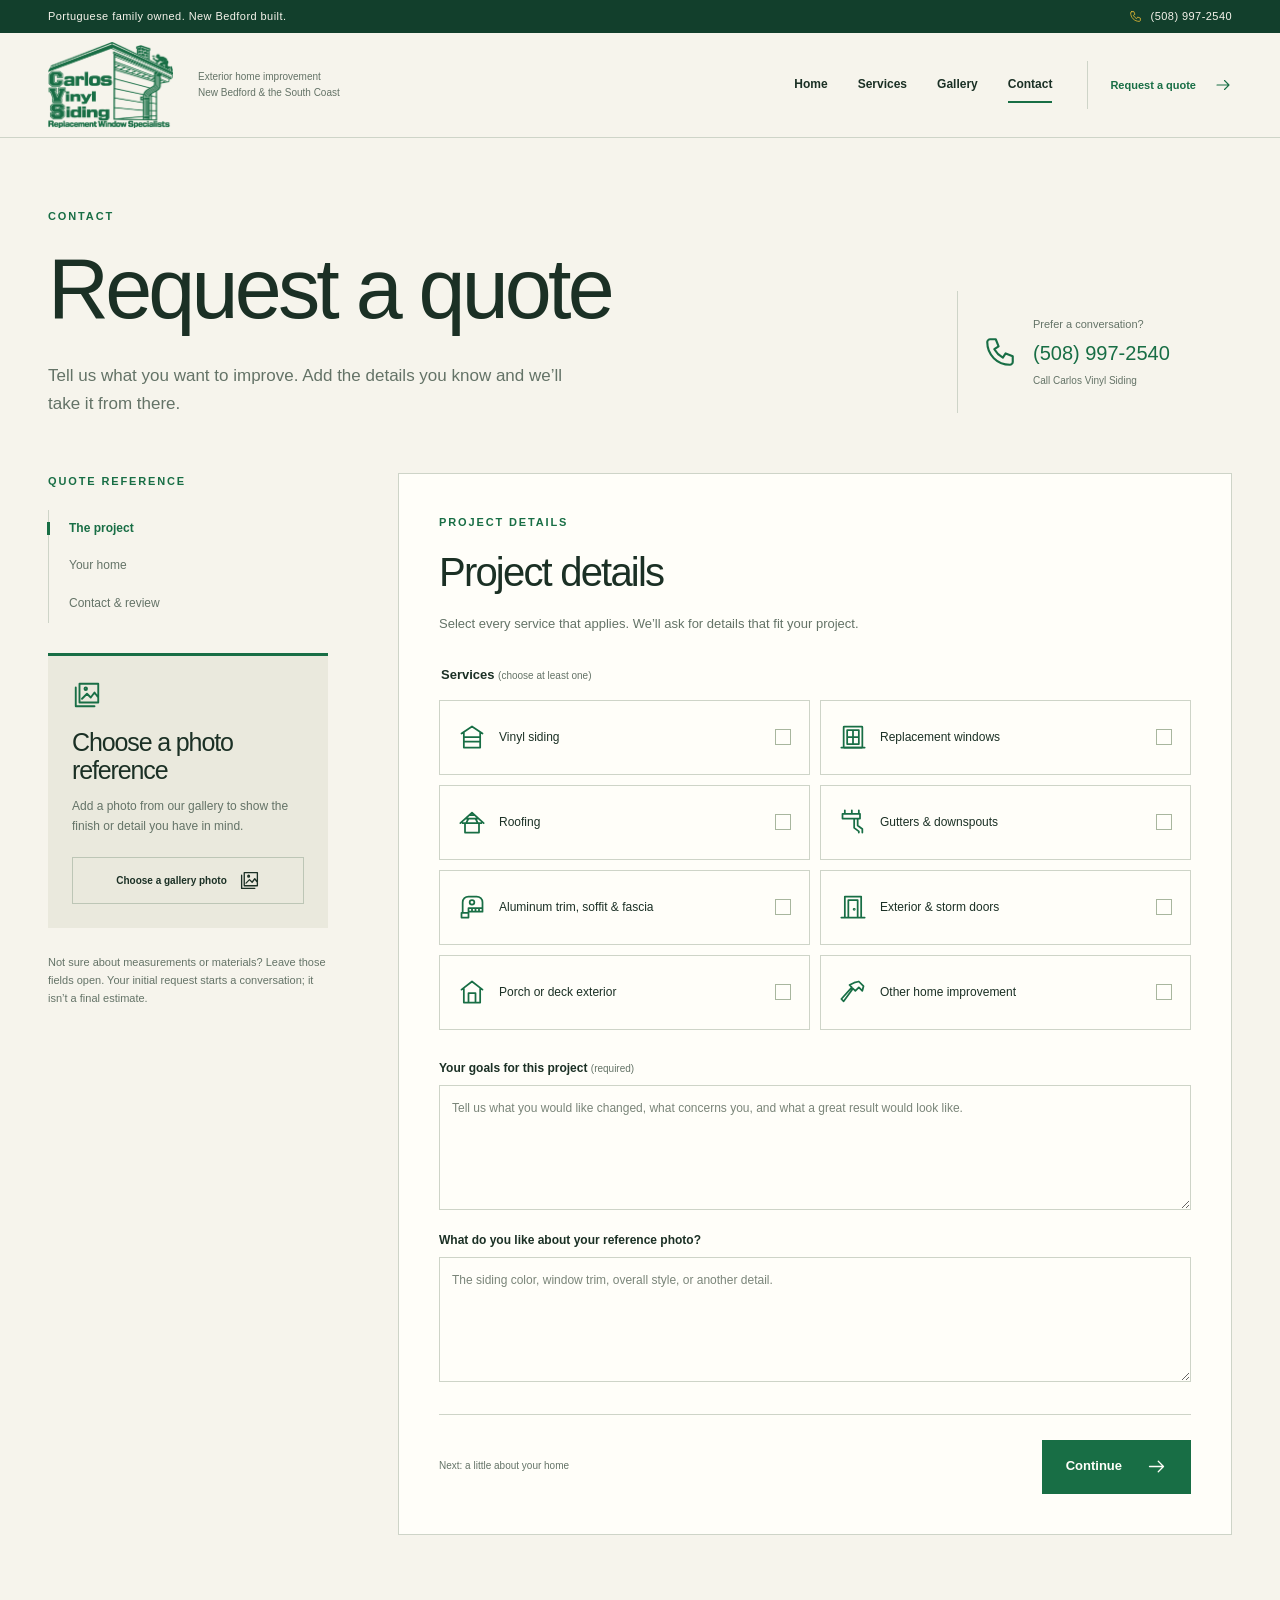
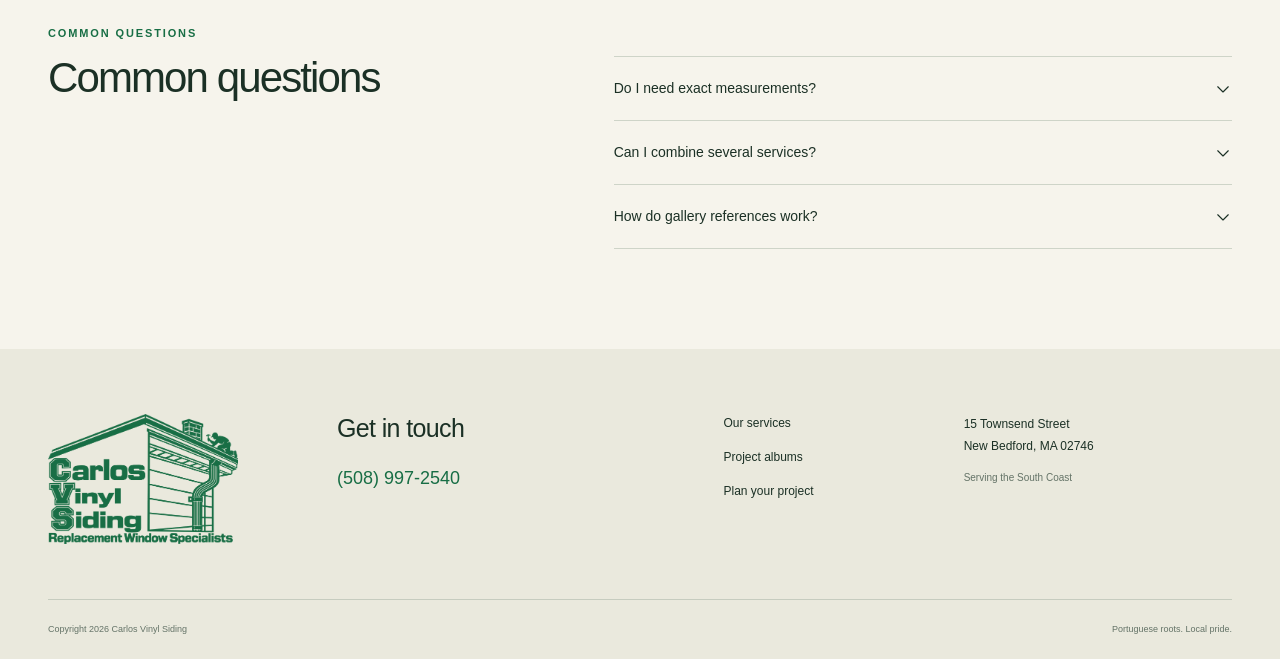
==== commit 66166fda: "Simplify website page and section headings" ====
--- a/contact/index.html
+++ b/contact/index.html
@@ -1 +1 @@
-<!doctype html><html lang="en"><head><meta charset="utf-8"><meta name="viewport" content="width=device-width,initial-scale=1"><meta name="theme-color" content="#186e45"><title>Plan Your Project | Carlos Vinyl Siding</title><meta name="description" content="Prepare a detailed quote request for siding, replacement windows, roofing, trim and gutters. Include a gallery photo and your home’s project details."><meta property="og:type" content="website"><meta property="og:title" content="Plan Your Project | Carlos Vinyl Siding"><meta property="og:description" content="Prepare a detailed quote request for siding, replacement windows, roofing, trim and gutters. Include a gallery photo and your home’s project details."><meta property="og:image" content="https://carlos-vinyl-siding.vercel.app/assets/projects/coastal-blue/07.jpg"><meta property="og:url" content="https://carlos-vinyl-siding.vercel.app/contact/"><link rel="canonical" href="https://carlos-vinyl-siding.vercel.app/contact/"><link rel="icon" type="image/svg+xml" href="/assets/favicon.svg"><link rel="stylesheet" href="/styles.css?v=20261107"><script src="/projects.js?v=20261107" defer></script><script src="/script.js?v=20261107" defer></script></head><body data-page="contact"><a class="skip-link" href="#main">Skip to content</a><div class="local-bar"><div class="wrap"><span>Portuguese family owned. New Bedford built.</span><a href="tel:+15089972540"><svg class="icon " viewBox="0 0 24 24" fill="none" stroke="currentColor" stroke-width="1.5" stroke-linecap="round" stroke-linejoin="round" aria-hidden="true" focusable="false"><path d="M5 3h4l2 5-3 2a16 16 0 0 0 6 6l2-3 5 2v4c0 1-1 2-2 2C10 21 3 14 3 5c0-1 1-2 2-2Z"/></svg>(508) 997-2540</a></div></div><header class="header"><div class="wrap nav-wrap"><a class="brand" href="/" aria-label="Carlos Vinyl Siding home"><img src="/assets/carlos-vinyl-siding-green.png" width="2047" height="1396" alt="Carlos Vinyl Siding — Replacement Window Specialists"></a><span class="brand-note">Exterior home improvement<br>New Bedford &amp; the South Coast</span><button class="menu-button" type="button" aria-label="Open navigation" aria-expanded="false" aria-controls="navigation"><svg class="icon " viewBox="0 0 24 24" fill="none" stroke="currentColor" stroke-width="1.5" stroke-linecap="round" stroke-linejoin="round" aria-hidden="true" focusable="false"><path d="M4 6h16M4 12h16M4 18h16"/></svg><span>Menu</span></button><nav id="navigation" aria-label="Main navigation"><a href="/">Home</a><a href="/services/">Services</a><a href="/gallery/">Gallery</a><a href="/contact/" aria-current="page">Contact</a></nav><a class="header-quote" href="/contact/">Let’s talk about your home<svg class="icon " viewBox="0 0 24 24" fill="none" stroke="currentColor" stroke-width="1.5" stroke-linecap="round" stroke-linejoin="round" aria-hidden="true" focusable="false"><path d="M4 12h16m-6-6 6 6-6 6"/></svg></a></div></header><main id="main"><section class="contact-intro wrap"><div><p class="eyebrow">Let’s plan something good</p><h1>Your home.<br><em>Your next chapter.</em></h1><p class="intro-copy">Tell us what you want to improve. Add the details you know and we’ll take it from there.</p></div><a class="call-card" href="tel:+15089972540"><svg class="icon " viewBox="0 0 24 24" fill="none" stroke="currentColor" stroke-width="1.5" stroke-linecap="round" stroke-linejoin="round" aria-hidden="true" focusable="false"><path d="M5 3h4l2 5-3 2a16 16 0 0 0 6 6l2-3 5 2v4c0 1-1 2-2 2C10 21 3 14 3 5c0-1 1-2 2-2Z"/></svg><span>Prefer a conversation?<strong>(508) 997-2540</strong><small>Call Carlos Vinyl Siding</small></span></a></section><section class="quote-layout wrap"><aside class="quote-aside"><p class="eyebrow">Your project brief</p><ol class="quote-progress"><li class="active" data-progress="0">The project</li><li data-progress="1">Your home</li><li data-progress="2">Contact & review</li></ol><div class="reference-box" id="quote-reference"><div class="reference-placeholder"><svg class="icon " viewBox="0 0 24 24" fill="none" stroke="currentColor" stroke-width="1.5" stroke-linecap="round" stroke-linejoin="round" aria-hidden="true" focusable="false"><path d="M6 3h15v15H6zM3 6v15h15M8 15l4-4 3 3 3-4 3 4"/><circle cx="11" cy="7" r="1"/></svg><h2>Start with a look you love.</h2><p>Add a photo from our gallery to show the finish or detail you have in mind.</p></div><div class="reference-selected" hidden><img id="reference-image" alt=""><span class="eyebrow">Your inspiration</span><h2 id="reference-title"></h2><p id="reference-caption"></p><button type="button" class="text-button" id="remove-reference">Remove photo</button></div><button type="button" class="button outline" data-choose-reference>Choose a gallery photo<svg class="icon " viewBox="0 0 24 24" fill="none" stroke="currentColor" stroke-width="1.5" stroke-linecap="round" stroke-linejoin="round" aria-hidden="true" focusable="false"><path d="M6 3h15v15H6zM3 6v15h15M8 15l4-4 3 3 3-4 3 4"/><circle cx="11" cy="7" r="1"/></svg></button></div><p class="quote-help">Not sure about measurements or materials? Leave those fields open. Your initial request starts a conversation; it isn’t a final estimate.</p></aside><div class="quote-form-wrap"><form id="quote-form" novalidate><input type="hidden" name="galleryReference" id="gallery-reference"><section class="form-step" data-step="0"><p class="eyebrow">Tell us what you have in mind</p><h2>What are we working on?</h2><p>Select every service that applies. We’ll ask for details that fit your project.</p><fieldset class="service-picker"><legend>Services <small>(choose at least one)</small></legend><div class="service-choice-grid"><label class="service-choice"><input type="checkbox" name="services" value="siding" data-label="Vinyl siding"><svg class="icon " viewBox="0 0 24 24" fill="none" stroke="currentColor" stroke-width="1.5" stroke-linecap="round" stroke-linejoin="round" aria-hidden="true" focusable="false"><path d="m3 9 9-6 9 6M5 8v13h14V8M5 12h14M5 16h14"/></svg><span>Vinyl siding</span><span class="choice-check"><svg class="icon " viewBox="0 0 24 24" fill="none" stroke="currentColor" stroke-width="1.5" stroke-linecap="round" stroke-linejoin="round" aria-hidden="true" focusable="false"><path d="m5 12 4 4L19 6"/></svg></span></label><label class="service-choice"><input type="checkbox" name="services" value="windows" data-label="Replacement windows"><svg class="icon " viewBox="0 0 24 24" fill="none" stroke="currentColor" stroke-width="1.5" stroke-linecap="round" stroke-linejoin="round" aria-hidden="true" focusable="false"><rect x="4" y="3" width="16" height="18" rx=".5"/><path d="M7 6h10v12H7zM12 6v12M7 12h10M2 21h20"/></svg><span>Replacement windows</span><span class="choice-check"><svg class="icon " viewBox="0 0 24 24" fill="none" stroke="currentColor" stroke-width="1.5" stroke-linecap="round" stroke-linejoin="round" aria-hidden="true" focusable="false"><path d="m5 12 4 4L19 6"/></svg></span></label><label class="service-choice"><input type="checkbox" name="services" value="roofing" data-label="Roofing"><svg class="icon " viewBox="0 0 24 24" fill="none" stroke="currentColor" stroke-width="1.5" stroke-linecap="round" stroke-linejoin="round" aria-hidden="true" focusable="false"><path d="m2 13 10-9 10 9M4 13h16M6 13v8h12v-8M7 9h10M10 6h4M9 9l-2 4m8-4 2 4"/></svg><span>Roofing</span><span class="choice-check"><svg class="icon " viewBox="0 0 24 24" fill="none" stroke="currentColor" stroke-width="1.5" stroke-linecap="round" stroke-linejoin="round" aria-hidden="true" focusable="false"><path d="m5 12 4 4L19 6"/></svg></span></label><label class="service-choice"><input type="checkbox" name="services" value="gutters" data-label="Gutters & downspouts"><svg class="icon " viewBox="0 0 24 24" fill="none" stroke="currentColor" stroke-width="1.5" stroke-linecap="round" stroke-linejoin="round" aria-hidden="true" focusable="false"><path d="M3 5h15v4H3zM16 9v6l4 3v3M13 9v8l4 3v1M5 2v3M11 2v3M17 2v3"/></svg><span>Gutters & downspouts</span><span class="choice-check"><svg class="icon " viewBox="0 0 24 24" fill="none" stroke="currentColor" stroke-width="1.5" stroke-linecap="round" stroke-linejoin="round" aria-hidden="true" focusable="false"><path d="m5 12 4 4L19 6"/></svg></span></label><label class="service-choice"><input type="checkbox" name="services" value="trim" data-label="Aluminum trim, soffit & fascia"><svg class="icon " viewBox="0 0 24 24" fill="none" stroke="currentColor" stroke-width="1.5" stroke-linecap="round" stroke-linejoin="round" aria-hidden="true" focusable="false"><path d="M4 17V8a5 5 0 0 1 5-5h7a5 5 0 0 1 5 5v8H9v5H3v-4h6M9 16v-3h12M12 13v3m3-3v3m3-3v3"/><circle cx="12" cy="8" r="2"/></svg><span>Aluminum trim, soffit & fascia</span><span class="choice-check"><svg class="icon " viewBox="0 0 24 24" fill="none" stroke="currentColor" stroke-width="1.5" stroke-linecap="round" stroke-linejoin="round" aria-hidden="true" focusable="false"><path d="m5 12 4 4L19 6"/></svg></span></label><label class="service-choice"><input type="checkbox" name="services" value="doors" data-label="Exterior & storm doors"><svg class="icon " viewBox="0 0 24 24" fill="none" stroke="currentColor" stroke-width="1.5" stroke-linecap="round" stroke-linejoin="round" aria-hidden="true" focusable="false"><path d="M5 21V3h14v18M8 21V6h8v15M2 21h20"/><circle cx="13" cy="14" r=".5"/></svg><span>Exterior & storm doors</span><span class="choice-check"><svg class="icon " viewBox="0 0 24 24" fill="none" stroke="currentColor" stroke-width="1.5" stroke-linecap="round" stroke-linejoin="round" aria-hidden="true" focusable="false"><path d="m5 12 4 4L19 6"/></svg></span></label><label class="service-choice"><input type="checkbox" name="services" value="porch" data-label="Porch or deck exterior"><svg class="icon " viewBox="0 0 24 24" fill="none" stroke="currentColor" stroke-width="1.5" stroke-linecap="round" stroke-linejoin="round" aria-hidden="true" focusable="false"><path d="m3 10 9-7 9 7M5 9v12h14V9M9 21v-8h6v8"/></svg><span>Porch or deck exterior</span><span class="choice-check"><svg class="icon " viewBox="0 0 24 24" fill="none" stroke="currentColor" stroke-width="1.5" stroke-linecap="round" stroke-linejoin="round" aria-hidden="true" focusable="false"><path d="m5 12 4 4L19 6"/></svg></span></label><label class="service-choice"><input type="checkbox" name="services" value="other" data-label="Other home improvement"><svg class="icon " viewBox="0 0 24 24" fill="none" stroke="currentColor" stroke-width="1.5" stroke-linecap="round" stroke-linejoin="round" aria-hidden="true" focusable="false"><path d="m13 4 4-1 4 4-1 4-3-3-3 3-2-2-8 11-2-2 9-10-2-2 4-2Z"/></svg><span>Other home improvement</span><span class="choice-check"><svg class="icon " viewBox="0 0 24 24" fill="none" stroke="currentColor" stroke-width="1.5" stroke-linecap="round" stroke-linejoin="round" aria-hidden="true" focusable="false"><path d="m5 12 4 4L19 6"/></svg></span></label></div><p id="services-error" class="error" role="alert"></p></fieldset><fieldset class="conditional-details" data-details="siding" hidden disabled><legend>Vinyl siding details</legend><div class="field-grid"><label class="field"><span>Siding scope</span><select name="sidingScope"><option value="">Choose an option</option><option>Whole home</option><option>One or more sides</option><option>Repair a specific area</option><option>Not sure yet</option></select></label><label class="field"><span>Current siding</span><select name="sidingMaterial"><option value="">Choose an option</option><option>Vinyl</option><option>Wood or cedar</option><option>Aluminum</option><option>Fiber cement</option><option>Other</option><option>Not sure</option></select></label><label class="field"><span>Preferred look</span><select name="sidingStyle"><option value="">Choose an option</option><option>Traditional lap siding</option><option>Double 4 profile</option><option>Cedar-style shingles</option><option>Help me choose</option></select></label><label class="field"><span>Colors you like</span><input name="sidingColor" type="text" placeholder="Color ideas or a gallery reference"></label><label class="field"><span>Approximate siding area</span><input name="sidingArea" type="text" placeholder="Square feet, if known"></label></div></fieldset><fieldset class="conditional-details" data-details="windows" hidden disabled><legend>Replacement windows details</legend><div class="field-grid"><label class="field"><span>How many windows?</span><input name="windowCount" type="number" placeholder="Approximate count"></label><label class="field"><span>Window style</span><select name="windowStyle"><option value="">Choose an option</option><option>Double-hung</option><option>Casement</option><option>Sliding</option><option>Bay or bow</option><option>A mix of styles</option><option>Help me choose</option></select></label><label class="field"><span>Main concern</span><select name="windowConcern"><option value="">Choose an option</option><option>Drafts or comfort</option><option>Difficult to open or close</option><option>Damage or deterioration</option><option>Appearance</option><option>Several concerns</option></select></label><label class="field"><span>Sizes or opening details</span><input name="windowSizes" type="text" placeholder="Measurements, if known"></label></div></fieldset><fieldset class="conditional-details" data-details="roofing" hidden disabled><legend>Roofing details</legend><div class="field-grid"><label class="field"><span>Roofing scope</span><select name="roofScope"><option value="">Choose an option</option><option>Full replacement</option><option>Repair</option><option>Leak evaluation</option><option>Not sure yet</option></select></label><label class="field"><span>Current roofing</span><select name="roofMaterial"><option value="">Choose an option</option><option>Asphalt shingles</option><option>Metal</option><option>Other</option><option>Not sure</option></select></label><label class="field"><span>Approximate roof age</span><input name="roofAge" type="text" placeholder="Years, if known"></label><label class="field"><span>Active leaking?</span><select name="roofLeak"><option value="">Choose an option</option><option>Yes</option><option>No</option><option>Not sure</option></select></label></div></fieldset><fieldset class="conditional-details" data-details="gutters" hidden disabled><legend>Gutters & downspouts details</legend><div class="field-grid"><label class="field"><span>Gutter scope</span><select name="gutterScope"><option value="">Choose an option</option><option>New installation</option><option>Replacement</option><option>Repair or drainage problem</option><option>Not sure yet</option></select></label><label class="field"><span>Approximate length</span><input name="gutterLength" type="text" placeholder="Linear feet, if known"></label><label class="field"><span>Affected sides or downspouts</span><input name="gutterAreas" type="text" placeholder="Front, rear, garage, or other areas"></label></div></fieldset><fieldset class="conditional-details" data-details="trim" hidden disabled><legend>Aluminum trim, soffit & fascia details</legend><div class="field-grid"><label class="field"><span>Areas needing trim or roof-edge work</span><input name="trimAreas" type="text" placeholder="Windows, doors, fascia, soffit..."></label><label class="field"><span>Preferred trim color</span><input name="trimColor" type="text" placeholder="Color or finish, if known"></label></div></fieldset><fieldset class="conditional-details" data-details="doors" hidden disabled><legend>Exterior & storm doors details</legend><div class="field-grid"><label class="field"><span>Number of doors</span><input name="doorCount" type="number"></label><label class="field"><span>Door type</span><select name="doorType"><option value="">Choose an option</option><option>Entry door</option><option>Storm door</option><option>Patio door</option><option>Several types</option><option>Not sure</option></select></label></div></fieldset><fieldset class="conditional-details" data-details="porch" hidden disabled><legend>Porch or deck exterior details</legend><div class="field-grid"><label class="field"><span>What would you like changed?</span><input name="porchScope" type="text" placeholder="Exterior repairs, railing, trim, or other details"></label></div></fieldset><fieldset class="conditional-details" data-details="other" hidden disabled><legend>Other home improvement details</legend><div class="field-grid"><label class="field"><span>What other work are you considering?</span><input name="otherScope" type="text" placeholder="Describe the service or repair"></label></div></fieldset><div class="field-grid"><label class="field full"><span>Your goals for this project <small>(required)</small></span><textarea name="details" rows="4" placeholder="Tell us what you would like changed, what concerns you, and what a great result would look like." required></textarea></label><label class="field full"><span>What do you like about your reference photo?</span><textarea name="referenceNotes" rows="4" placeholder="The siding color, window trim, overall style, or another detail."></textarea></label></div><div class="form-navigation"><span>Next: a little about your home</span><button type="button" class="button primary" data-next>Continue<svg class="icon " viewBox="0 0 24 24" fill="none" stroke="currentColor" stroke-width="1.5" stroke-linecap="round" stroke-linejoin="round" aria-hidden="true" focusable="false"><path d="M4 12h16m-6-6 6 6-6 6"/></svg></button></div></section><section class="form-step" data-step="1" hidden><p class="eyebrow">Give us some context</p><h2>About your home.</h2><p>Location, size and timing help us understand the scope.</p><div class="field-grid"><label class="field"><span>Town or city <small>(required)</small></span><input name="town" type="text" required placeholder="New Bedford" autocomplete="address-level2"></label><label class="field"><span>ZIP code</span><input name="zip" type="text" placeholder="02746" autocomplete="postal-code"></label><label class="field"><span>Street address</span><input name="address" type="text" placeholder="Optional for your initial request" autocomplete="street-address"></label><label class="field"><span>Property type</span><select name="propertyType"><option value="">Choose an option</option><option>Single-family home</option><option>Multi-family home</option><option>Condominium or HOA</option><option>Commercial property</option><option>Other</option></select></label><label class="field"><span>Number of stories</span><select name="stories"><option value="">Choose an option</option><option>One</option><option>Two</option><option>Three or more</option><option>Not sure</option></select></label><label class="field"><span>Year built or approximate age</span><input name="homeAge" type="text" placeholder="If known"></label><label class="field"><span>Your relationship to the property</span><select name="ownership"><option value="">Choose an option</option><option>Homeowner</option><option>Property manager</option><option>Prospective buyer</option><option>Other</option></select></label><label class="field"><span>Preferred timing</span><select name="timeline"><option value="">Choose an option</option><option>As soon as possible</option><option>Within 1 to 3 months</option><option>Within 3 to 6 months</option><option>Planning ahead</option><option>Flexible</option></select></label><label class="field"><span>Budget range (optional)</span><select name="budget"><option value="">Choose an option</option><option>Under $5,000</option><option>$5,000 to $10,000</option><option>$10,000 to $25,000</option><option>Over $25,000</option><option>I need guidance</option></select></label><label class="field full"><span>Anything we should know before a visit?</span><textarea name="access" rows="4" placeholder="Occupancy, pets, narrow access, parking, gates, or preferred days and times."></textarea></label></div><div class="form-navigation"><button type="button" class="text-button" data-back>Back</button><button type="button" class="button primary" data-next>Continue<svg class="icon " viewBox="0 0 24 24" fill="none" stroke="currentColor" stroke-width="1.5" stroke-linecap="round" stroke-linejoin="round" aria-hidden="true" focusable="false"><path d="M4 12h16m-6-6 6 6-6 6"/></svg></button></div></section><section class="form-step" data-step="2" hidden><p class="eyebrow">Keep the conversation going</p><h2>How can we reach you?</h2><div class="field-grid"><label class="field"><span>Full name <small>(required)</small></span><input name="name" type="text" required autocomplete="name"></label><label class="field"><span>Phone number <small>(required)</small></span><input name="phone" type="tel" required autocomplete="tel"></label><label class="field"><span>Email address</span><input name="email" type="email" autocomplete="email"></label><label class="field"><span>Preferred contact method</span><select name="contactPreference"><option value="">Choose an option</option><option>Phone call</option><option>Text, if available</option><option>Either</option></select></label><label class="field"><span>Best time to reach you</span><input name="contactTime" type="text" placeholder="For example, weekday afternoons"></label></div><p class="form-note">Your details stay in this browser until you choose to share them. Review your brief, then copy it or open a prepared text message to the company’s published phone number. For a confirmed conversation, call us directly.</p><div class="form-navigation"><button type="button" class="text-button" data-back>Back</button><button type="submit" class="button primary">Review my project brief<svg class="icon " viewBox="0 0 24 24" fill="none" stroke="currentColor" stroke-width="1.5" stroke-linecap="round" stroke-linejoin="round" aria-hidden="true" focusable="false"><path d="M7 3h10v3H7zM7 5H4v16h16V5h-3M8 11h8M8 15h8M8 18h5"/></svg></button></div></section><section id="quote-review" hidden tabindex="-1"><p class="eyebrow">Ready for a conversation</p><h2>Your project, all together.</h2><p>Review your details below. Nothing has been sent yet.</p><textarea id="quote-message" rows="16" readonly aria-label="Your prepared project brief"></textarea><div class="review-actions"><button type="button" class="button primary" id="copy-request">Copy project details<svg class="icon " viewBox="0 0 24 24" fill="none" stroke="currentColor" stroke-width="1.5" stroke-linecap="round" stroke-linejoin="round" aria-hidden="true" focusable="false"><rect x="7" y="7" width="13" height="14" rx="1"/><path d="M16 7V3H3v14h4"/></svg></button><a class="button outline" id="open-sms" href="sms:+15089972540">Open text message<svg class="icon " viewBox="0 0 24 24" fill="none" stroke="currentColor" stroke-width="1.5" stroke-linecap="round" stroke-linejoin="round" aria-hidden="true" focusable="false"><path d="M4 12h16m-6-6 6 6-6 6"/></svg></a><a class="text-link" href="tel:+15089972540">Call (508) 997-2540<svg class="icon " viewBox="0 0 24 24" fill="none" stroke="currentColor" stroke-width="1.5" stroke-linecap="round" stroke-linejoin="round" aria-hidden="true" focusable="false"><path d="M5 3h4l2 5-3 2a16 16 0 0 0 6 6l2-3 5 2v4c0 1-1 2-2 2C10 21 3 14 3 5c0-1 1-2 2-2Z"/></svg></a></div><p class="form-note">Opening a text does not send it. Press Send in your messaging app to share it. Text delivery depends on whether the published number accepts messages.</p><p id="copy-status" role="status" aria-live="polite"></p><button type="button" class="text-button" id="edit-request">Edit my details</button></section></form></div></section><section class="quote-faq wrap"><p class="eyebrow">A little guidance</p><h2>Good questions.<br>Clear next steps.</h2><div><details><summary>Do I need exact measurements?<svg class="icon " viewBox="0 0 24 24" fill="none" stroke="currentColor" stroke-width="1.5" stroke-linecap="round" stroke-linejoin="round" aria-hidden="true" focusable="false"><path d="m9 5 7 7-7 7"/></svg></summary><p>No. An approximate window count, siding area or gutter length can help, but you can leave these fields blank. Final scope and measurements need to be confirmed with the company.</p></details><details><summary>Can I combine several services?<svg class="icon " viewBox="0 0 24 24" fill="none" stroke="currentColor" stroke-width="1.5" stroke-linecap="round" stroke-linejoin="round" aria-hidden="true" focusable="false"><path d="m9 5 7 7-7 7"/></svg></summary><p>Yes. Select all the work you are considering, then add your priorities and timing. Related work will be reviewed to confirm availability and scope.</p></details><details><summary>How do gallery references work?<svg class="icon " viewBox="0 0 24 24" fill="none" stroke="currentColor" stroke-width="1.5" stroke-linecap="round" stroke-linejoin="round" aria-hidden="true" focusable="false"><path d="m9 5 7 7-7 7"/></svg></summary><p>Open any project album and choose “Use this photo for my quote.” Your request will include that exact photo, its project title and your notes about the detail you like.</p></details></div></section></main><footer class="footer"><div class="wrap footer-grid"><a class="footer-brand" href="/" aria-label="Carlos Vinyl Siding home"><img src="/assets/carlos-vinyl-siding-green.png" width="2047" height="1396" alt="Carlos Vinyl Siding — Replacement Window Specialists"></a><div><h2>Good work starts<br>with a conversation.</h2><a class="footer-phone" href="tel:+15089972540">(508) 997-2540</a></div><div class="footer-links"><a href="/services/">Our services</a><a href="/gallery/">Project albums</a><a href="/contact/">Plan your project</a></div><address>15 Townsend Street<br>New Bedford, MA 02746<br><span>Serving the South Coast</span></address></div><div class="wrap footer-bottom"><span>Copyright <span data-year>2026</span> Carlos Vinyl Siding</span><span>Portuguese roots. Local pride.</span></div></footer><dialog id="photo-viewer" aria-labelledby="viewer-title"><div class="viewer-layout"><div class="viewer-toolbar"><div><p class="eyebrow" id="viewer-category"></p><h2 id="viewer-title"></h2></div><button class="icon-button close-viewer" type="button" aria-label="Close photo gallery"><svg class="icon " viewBox="0 0 24 24" fill="none" stroke="currentColor" stroke-width="1.5" stroke-linecap="round" stroke-linejoin="round" aria-hidden="true" focusable="false"><path d="m6 6 12 12M18 6 6 18"/></svg></button></div><div class="viewer-main"><button class="photo-nav previous" aria-label="Previous photo" type="button"><svg class="icon " viewBox="0 0 24 24" fill="none" stroke="currentColor" stroke-width="1.5" stroke-linecap="round" stroke-linejoin="round" aria-hidden="true" focusable="false"><path d="m9 5 7 7-7 7"/></svg></button><figure><img id="viewer-image" alt=""><figcaption><span id="viewer-stage"></span><span id="viewer-count" aria-live="polite"></span></figcaption></figure><button class="photo-nav next" aria-label="Next photo" type="button"><svg class="icon " viewBox="0 0 24 24" fill="none" stroke="currentColor" stroke-width="1.5" stroke-linecap="round" stroke-linejoin="round" aria-hidden="true" focusable="false"><path d="m9 5 7 7-7 7"/></svg></button></div><div class="viewer-thumbs" aria-label="Project photos"></div><div class="viewer-bottom"><label class="album-select">Explore another project<select id="viewer-project"></select></label><div><p>This exact photo can be included in your quote request.</p><button class="button primary" id="use-photo" type="button">Use this photo for my quote<svg class="icon " viewBox="0 0 24 24" fill="none" stroke="currentColor" stroke-width="1.5" stroke-linecap="round" stroke-linejoin="round" aria-hidden="true" focusable="false"><path d="M7 3h10v3H7zM7 5H4v16h16V5h-3M8 11h8M8 15h8M8 18h5"/></svg></button></div></div></div></dialog></body></html>+<!doctype html><html lang="en"><head><meta charset="utf-8"><meta name="viewport" content="width=device-width,initial-scale=1"><meta name="theme-color" content="#186e45"><title>Plan Your Project | Carlos Vinyl Siding</title><meta name="description" content="Prepare a detailed quote request for siding, replacement windows, roofing, trim and gutters. Include a gallery photo and your home’s project details."><meta property="og:type" content="website"><meta property="og:title" content="Plan Your Project | Carlos Vinyl Siding"><meta property="og:description" content="Prepare a detailed quote request for siding, replacement windows, roofing, trim and gutters. Include a gallery photo and your home’s project details."><meta property="og:image" content="https://carlos-vinyl-siding.vercel.app/assets/projects/coastal-blue/07.jpg"><meta property="og:url" content="https://carlos-vinyl-siding.vercel.app/contact/"><link rel="canonical" href="https://carlos-vinyl-siding.vercel.app/contact/"><link rel="icon" type="image/svg+xml" href="/assets/favicon.svg"><link rel="stylesheet" href="/styles.css?v=20261107b"><script src="/projects.js?v=20261107b" defer></script><script src="/script.js?v=20261107b" defer></script></head><body data-page="contact"><a class="skip-link" href="#main">Skip to content</a><div class="local-bar"><div class="wrap"><span>Portuguese family owned. New Bedford built.</span><a href="tel:+15089972540"><svg class="icon " viewBox="0 0 24 24" fill="none" stroke="currentColor" stroke-width="1.5" stroke-linecap="round" stroke-linejoin="round" aria-hidden="true" focusable="false"><path d="M5 3h4l2 5-3 2a16 16 0 0 0 6 6l2-3 5 2v4c0 1-1 2-2 2C10 21 3 14 3 5c0-1 1-2 2-2Z"/></svg>(508) 997-2540</a></div></div><header class="header"><div class="wrap nav-wrap"><a class="brand" href="/" aria-label="Carlos Vinyl Siding home"><img src="/assets/carlos-vinyl-siding-green.png" width="2047" height="1396" alt="Carlos Vinyl Siding — Replacement Window Specialists"></a><span class="brand-note">Exterior home improvement<br>New Bedford &amp; the South Coast</span><button class="menu-button" type="button" aria-label="Open navigation" aria-expanded="false" aria-controls="navigation"><svg class="icon " viewBox="0 0 24 24" fill="none" stroke="currentColor" stroke-width="1.5" stroke-linecap="round" stroke-linejoin="round" aria-hidden="true" focusable="false"><path d="M4 6h16M4 12h16M4 18h16"/></svg><span>Menu</span></button><nav id="navigation" aria-label="Main navigation"><a href="/">Home</a><a href="/services/">Services</a><a href="/gallery/">Gallery</a><a href="/contact/" aria-current="page">Contact</a></nav><a class="header-quote" href="/contact/">Request a quote<svg class="icon " viewBox="0 0 24 24" fill="none" stroke="currentColor" stroke-width="1.5" stroke-linecap="round" stroke-linejoin="round" aria-hidden="true" focusable="false"><path d="M4 12h16m-6-6 6 6-6 6"/></svg></a></div></header><main id="main"><section class="contact-intro wrap"><div><p class="eyebrow">Contact</p><h1>Request a quote</h1><p class="intro-copy">Tell us what you want to improve. Add the details you know and we’ll take it from there.</p></div><a class="call-card" href="tel:+15089972540"><svg class="icon " viewBox="0 0 24 24" fill="none" stroke="currentColor" stroke-width="1.5" stroke-linecap="round" stroke-linejoin="round" aria-hidden="true" focusable="false"><path d="M5 3h4l2 5-3 2a16 16 0 0 0 6 6l2-3 5 2v4c0 1-1 2-2 2C10 21 3 14 3 5c0-1 1-2 2-2Z"/></svg><span>Prefer a conversation?<strong>(508) 997-2540</strong><small>Call Carlos Vinyl Siding</small></span></a></section><section class="quote-layout wrap"><aside class="quote-aside"><p class="eyebrow">Quote reference</p><ol class="quote-progress"><li class="active" data-progress="0">The project</li><li data-progress="1">Your home</li><li data-progress="2">Contact & review</li></ol><div class="reference-box" id="quote-reference"><div class="reference-placeholder"><svg class="icon " viewBox="0 0 24 24" fill="none" stroke="currentColor" stroke-width="1.5" stroke-linecap="round" stroke-linejoin="round" aria-hidden="true" focusable="false"><path d="M6 3h15v15H6zM3 6v15h15M8 15l4-4 3 3 3-4 3 4"/><circle cx="11" cy="7" r="1"/></svg><h2>Choose a photo reference</h2><p>Add a photo from our gallery to show the finish or detail you have in mind.</p></div><div class="reference-selected" hidden><img id="reference-image" alt=""><span class="eyebrow">Your inspiration</span><h2 id="reference-title"></h2><p id="reference-caption"></p><button type="button" class="text-button" id="remove-reference">Remove photo</button></div><button type="button" class="button outline" data-choose-reference>Choose a gallery photo<svg class="icon " viewBox="0 0 24 24" fill="none" stroke="currentColor" stroke-width="1.5" stroke-linecap="round" stroke-linejoin="round" aria-hidden="true" focusable="false"><path d="M6 3h15v15H6zM3 6v15h15M8 15l4-4 3 3 3-4 3 4"/><circle cx="11" cy="7" r="1"/></svg></button></div><p class="quote-help">Not sure about measurements or materials? Leave those fields open. Your initial request starts a conversation; it isn’t a final estimate.</p></aside><div class="quote-form-wrap"><form id="quote-form" novalidate><input type="hidden" name="galleryReference" id="gallery-reference"><section class="form-step" data-step="0"><p class="eyebrow">Project details</p><h2>Project details</h2><p>Select every service that applies. We’ll ask for details that fit your project.</p><fieldset class="service-picker"><legend>Services <small>(choose at least one)</small></legend><div class="service-choice-grid"><label class="service-choice"><input type="checkbox" name="services" value="siding" data-label="Vinyl siding"><svg class="icon " viewBox="0 0 24 24" fill="none" stroke="currentColor" stroke-width="1.5" stroke-linecap="round" stroke-linejoin="round" aria-hidden="true" focusable="false"><path d="m3 9 9-6 9 6M5 8v13h14V8M5 12h14M5 16h14"/></svg><span>Vinyl siding</span><span class="choice-check"><svg class="icon " viewBox="0 0 24 24" fill="none" stroke="currentColor" stroke-width="1.5" stroke-linecap="round" stroke-linejoin="round" aria-hidden="true" focusable="false"><path d="m5 12 4 4L19 6"/></svg></span></label><label class="service-choice"><input type="checkbox" name="services" value="windows" data-label="Replacement windows"><svg class="icon " viewBox="0 0 24 24" fill="none" stroke="currentColor" stroke-width="1.5" stroke-linecap="round" stroke-linejoin="round" aria-hidden="true" focusable="false"><rect x="4" y="3" width="16" height="18" rx=".5"/><path d="M7 6h10v12H7zM12 6v12M7 12h10M2 21h20"/></svg><span>Replacement windows</span><span class="choice-check"><svg class="icon " viewBox="0 0 24 24" fill="none" stroke="currentColor" stroke-width="1.5" stroke-linecap="round" stroke-linejoin="round" aria-hidden="true" focusable="false"><path d="m5 12 4 4L19 6"/></svg></span></label><label class="service-choice"><input type="checkbox" name="services" value="roofing" data-label="Roofing"><svg class="icon " viewBox="0 0 24 24" fill="none" stroke="currentColor" stroke-width="1.5" stroke-linecap="round" stroke-linejoin="round" aria-hidden="true" focusable="false"><path d="m2 13 10-9 10 9M4 13h16M6 13v8h12v-8M7 9h10M10 6h4M9 9l-2 4m8-4 2 4"/></svg><span>Roofing</span><span class="choice-check"><svg class="icon " viewBox="0 0 24 24" fill="none" stroke="currentColor" stroke-width="1.5" stroke-linecap="round" stroke-linejoin="round" aria-hidden="true" focusable="false"><path d="m5 12 4 4L19 6"/></svg></span></label><label class="service-choice"><input type="checkbox" name="services" value="gutters" data-label="Gutters & downspouts"><svg class="icon " viewBox="0 0 24 24" fill="none" stroke="currentColor" stroke-width="1.5" stroke-linecap="round" stroke-linejoin="round" aria-hidden="true" focusable="false"><path d="M3 5h15v4H3zM16 9v6l4 3v3M13 9v8l4 3v1M5 2v3M11 2v3M17 2v3"/></svg><span>Gutters & downspouts</span><span class="choice-check"><svg class="icon " viewBox="0 0 24 24" fill="none" stroke="currentColor" stroke-width="1.5" stroke-linecap="round" stroke-linejoin="round" aria-hidden="true" focusable="false"><path d="m5 12 4 4L19 6"/></svg></span></label><label class="service-choice"><input type="checkbox" name="services" value="trim" data-label="Aluminum trim, soffit & fascia"><svg class="icon " viewBox="0 0 24 24" fill="none" stroke="currentColor" stroke-width="1.5" stroke-linecap="round" stroke-linejoin="round" aria-hidden="true" focusable="false"><path d="M4 17V8a5 5 0 0 1 5-5h7a5 5 0 0 1 5 5v8H9v5H3v-4h6M9 16v-3h12M12 13v3m3-3v3m3-3v3"/><circle cx="12" cy="8" r="2"/></svg><span>Aluminum trim, soffit & fascia</span><span class="choice-check"><svg class="icon " viewBox="0 0 24 24" fill="none" stroke="currentColor" stroke-width="1.5" stroke-linecap="round" stroke-linejoin="round" aria-hidden="true" focusable="false"><path d="m5 12 4 4L19 6"/></svg></span></label><label class="service-choice"><input type="checkbox" name="services" value="doors" data-label="Exterior & storm doors"><svg class="icon " viewBox="0 0 24 24" fill="none" stroke="currentColor" stroke-width="1.5" stroke-linecap="round" stroke-linejoin="round" aria-hidden="true" focusable="false"><path d="M5 21V3h14v18M8 21V6h8v15M2 21h20"/><circle cx="13" cy="14" r=".5"/></svg><span>Exterior & storm doors</span><span class="choice-check"><svg class="icon " viewBox="0 0 24 24" fill="none" stroke="currentColor" stroke-width="1.5" stroke-linecap="round" stroke-linejoin="round" aria-hidden="true" focusable="false"><path d="m5 12 4 4L19 6"/></svg></span></label><label class="service-choice"><input type="checkbox" name="services" value="porch" data-label="Porch or deck exterior"><svg class="icon " viewBox="0 0 24 24" fill="none" stroke="currentColor" stroke-width="1.5" stroke-linecap="round" stroke-linejoin="round" aria-hidden="true" focusable="false"><path d="m3 10 9-7 9 7M5 9v12h14V9M9 21v-8h6v8"/></svg><span>Porch or deck exterior</span><span class="choice-check"><svg class="icon " viewBox="0 0 24 24" fill="none" stroke="currentColor" stroke-width="1.5" stroke-linecap="round" stroke-linejoin="round" aria-hidden="true" focusable="false"><path d="m5 12 4 4L19 6"/></svg></span></label><label class="service-choice"><input type="checkbox" name="services" value="other" data-label="Other home improvement"><svg class="icon " viewBox="0 0 24 24" fill="none" stroke="currentColor" stroke-width="1.5" stroke-linecap="round" stroke-linejoin="round" aria-hidden="true" focusable="false"><path d="m13 4 4-1 4 4-1 4-3-3-3 3-2-2-8 11-2-2 9-10-2-2 4-2Z"/></svg><span>Other home improvement</span><span class="choice-check"><svg class="icon " viewBox="0 0 24 24" fill="none" stroke="currentColor" stroke-width="1.5" stroke-linecap="round" stroke-linejoin="round" aria-hidden="true" focusable="false"><path d="m5 12 4 4L19 6"/></svg></span></label></div><p id="services-error" class="error" role="alert"></p></fieldset><fieldset class="conditional-details" data-details="siding" hidden disabled><legend>Vinyl siding details</legend><div class="field-grid"><label class="field"><span>Siding scope</span><select name="sidingScope"><option value="">Choose an option</option><option>Whole home</option><option>One or more sides</option><option>Repair a specific area</option><option>Not sure yet</option></select></label><label class="field"><span>Current siding</span><select name="sidingMaterial"><option value="">Choose an option</option><option>Vinyl</option><option>Wood or cedar</option><option>Aluminum</option><option>Fiber cement</option><option>Other</option><option>Not sure</option></select></label><label class="field"><span>Preferred look</span><select name="sidingStyle"><option value="">Choose an option</option><option>Traditional lap siding</option><option>Double 4 profile</option><option>Cedar-style shingles</option><option>Help me choose</option></select></label><label class="field"><span>Colors you like</span><input name="sidingColor" type="text" placeholder="Color ideas or a gallery reference"></label><label class="field"><span>Approximate siding area</span><input name="sidingArea" type="text" placeholder="Square feet, if known"></label></div></fieldset><fieldset class="conditional-details" data-details="windows" hidden disabled><legend>Replacement windows details</legend><div class="field-grid"><label class="field"><span>How many windows?</span><input name="windowCount" type="number" placeholder="Approximate count"></label><label class="field"><span>Window style</span><select name="windowStyle"><option value="">Choose an option</option><option>Double-hung</option><option>Casement</option><option>Sliding</option><option>Bay or bow</option><option>A mix of styles</option><option>Help me choose</option></select></label><label class="field"><span>Main concern</span><select name="windowConcern"><option value="">Choose an option</option><option>Drafts or comfort</option><option>Difficult to open or close</option><option>Damage or deterioration</option><option>Appearance</option><option>Several concerns</option></select></label><label class="field"><span>Sizes or opening details</span><input name="windowSizes" type="text" placeholder="Measurements, if known"></label></div></fieldset><fieldset class="conditional-details" data-details="roofing" hidden disabled><legend>Roofing details</legend><div class="field-grid"><label class="field"><span>Roofing scope</span><select name="roofScope"><option value="">Choose an option</option><option>Full replacement</option><option>Repair</option><option>Leak evaluation</option><option>Not sure yet</option></select></label><label class="field"><span>Current roofing</span><select name="roofMaterial"><option value="">Choose an option</option><option>Asphalt shingles</option><option>Metal</option><option>Other</option><option>Not sure</option></select></label><label class="field"><span>Approximate roof age</span><input name="roofAge" type="text" placeholder="Years, if known"></label><label class="field"><span>Active leaking?</span><select name="roofLeak"><option value="">Choose an option</option><option>Yes</option><option>No</option><option>Not sure</option></select></label></div></fieldset><fieldset class="conditional-details" data-details="gutters" hidden disabled><legend>Gutters & downspouts details</legend><div class="field-grid"><label class="field"><span>Gutter scope</span><select name="gutterScope"><option value="">Choose an option</option><option>New installation</option><option>Replacement</option><option>Repair or drainage problem</option><option>Not sure yet</option></select></label><label class="field"><span>Approximate length</span><input name="gutterLength" type="text" placeholder="Linear feet, if known"></label><label class="field"><span>Affected sides or downspouts</span><input name="gutterAreas" type="text" placeholder="Front, rear, garage, or other areas"></label></div></fieldset><fieldset class="conditional-details" data-details="trim" hidden disabled><legend>Aluminum trim, soffit & fascia details</legend><div class="field-grid"><label class="field"><span>Areas needing trim or roof-edge work</span><input name="trimAreas" type="text" placeholder="Windows, doors, fascia, soffit..."></label><label class="field"><span>Preferred trim color</span><input name="trimColor" type="text" placeholder="Color or finish, if known"></label></div></fieldset><fieldset class="conditional-details" data-details="doors" hidden disabled><legend>Exterior & storm doors details</legend><div class="field-grid"><label class="field"><span>Number of doors</span><input name="doorCount" type="number"></label><label class="field"><span>Door type</span><select name="doorType"><option value="">Choose an option</option><option>Entry door</option><option>Storm door</option><option>Patio door</option><option>Several types</option><option>Not sure</option></select></label></div></fieldset><fieldset class="conditional-details" data-details="porch" hidden disabled><legend>Porch or deck exterior details</legend><div class="field-grid"><label class="field"><span>What would you like changed?</span><input name="porchScope" type="text" placeholder="Exterior repairs, railing, trim, or other details"></label></div></fieldset><fieldset class="conditional-details" data-details="other" hidden disabled><legend>Other home improvement details</legend><div class="field-grid"><label class="field"><span>What other work are you considering?</span><input name="otherScope" type="text" placeholder="Describe the service or repair"></label></div></fieldset><div class="field-grid"><label class="field full"><span>Your goals for this project <small>(required)</small></span><textarea name="details" rows="4" placeholder="Tell us what you would like changed, what concerns you, and what a great result would look like." required></textarea></label><label class="field full"><span>What do you like about your reference photo?</span><textarea name="referenceNotes" rows="4" placeholder="The siding color, window trim, overall style, or another detail."></textarea></label></div><div class="form-navigation"><span>Next: a little about your home</span><button type="button" class="button primary" data-next>Continue<svg class="icon " viewBox="0 0 24 24" fill="none" stroke="currentColor" stroke-width="1.5" stroke-linecap="round" stroke-linejoin="round" aria-hidden="true" focusable="false"><path d="M4 12h16m-6-6 6 6-6 6"/></svg></button></div></section><section class="form-step" data-step="1" hidden><p class="eyebrow">Home details</p><h2>Home details</h2><p>Location, size and timing help us understand the scope.</p><div class="field-grid"><label class="field"><span>Town or city <small>(required)</small></span><input name="town" type="text" required placeholder="New Bedford" autocomplete="address-level2"></label><label class="field"><span>ZIP code</span><input name="zip" type="text" placeholder="02746" autocomplete="postal-code"></label><label class="field"><span>Street address</span><input name="address" type="text" placeholder="Optional for your initial request" autocomplete="street-address"></label><label class="field"><span>Property type</span><select name="propertyType"><option value="">Choose an option</option><option>Single-family home</option><option>Multi-family home</option><option>Condominium or HOA</option><option>Commercial property</option><option>Other</option></select></label><label class="field"><span>Number of stories</span><select name="stories"><option value="">Choose an option</option><option>One</option><option>Two</option><option>Three or more</option><option>Not sure</option></select></label><label class="field"><span>Year built or approximate age</span><input name="homeAge" type="text" placeholder="If known"></label><label class="field"><span>Your relationship to the property</span><select name="ownership"><option value="">Choose an option</option><option>Homeowner</option><option>Property manager</option><option>Prospective buyer</option><option>Other</option></select></label><label class="field"><span>Preferred timing</span><select name="timeline"><option value="">Choose an option</option><option>As soon as possible</option><option>Within 1 to 3 months</option><option>Within 3 to 6 months</option><option>Planning ahead</option><option>Flexible</option></select></label><label class="field"><span>Budget range (optional)</span><select name="budget"><option value="">Choose an option</option><option>Under $5,000</option><option>$5,000 to $10,000</option><option>$10,000 to $25,000</option><option>Over $25,000</option><option>I need guidance</option></select></label><label class="field full"><span>Anything we should know before a visit?</span><textarea name="access" rows="4" placeholder="Occupancy, pets, narrow access, parking, gates, or preferred days and times."></textarea></label></div><div class="form-navigation"><button type="button" class="text-button" data-back>Back</button><button type="button" class="button primary" data-next>Continue<svg class="icon " viewBox="0 0 24 24" fill="none" stroke="currentColor" stroke-width="1.5" stroke-linecap="round" stroke-linejoin="round" aria-hidden="true" focusable="false"><path d="M4 12h16m-6-6 6 6-6 6"/></svg></button></div></section><section class="form-step" data-step="2" hidden><p class="eyebrow">Contact details</p><h2>Contact details</h2><div class="field-grid"><label class="field"><span>Full name <small>(required)</small></span><input name="name" type="text" required autocomplete="name"></label><label class="field"><span>Phone number <small>(required)</small></span><input name="phone" type="tel" required autocomplete="tel"></label><label class="field"><span>Email address</span><input name="email" type="email" autocomplete="email"></label><label class="field"><span>Preferred contact method</span><select name="contactPreference"><option value="">Choose an option</option><option>Phone call</option><option>Text, if available</option><option>Either</option></select></label><label class="field"><span>Best time to reach you</span><input name="contactTime" type="text" placeholder="For example, weekday afternoons"></label></div><p class="form-note">Your details stay in this browser until you choose to share them. Review your brief, then copy it or open a prepared text message to the company’s published phone number. For a confirmed conversation, call us directly.</p><div class="form-navigation"><button type="button" class="text-button" data-back>Back</button><button type="submit" class="button primary">Review my project brief<svg class="icon " viewBox="0 0 24 24" fill="none" stroke="currentColor" stroke-width="1.5" stroke-linecap="round" stroke-linejoin="round" aria-hidden="true" focusable="false"><path d="M7 3h10v3H7zM7 5H4v16h16V5h-3M8 11h8M8 15h8M8 18h5"/></svg></button></div></section><section id="quote-review" hidden tabindex="-1"><p class="eyebrow">Review</p><h2>Review your request</h2><p>Review your details below. Nothing has been sent yet.</p><textarea id="quote-message" rows="16" readonly aria-label="Your prepared project brief"></textarea><div class="review-actions"><button type="button" class="button primary" id="copy-request">Copy project details<svg class="icon " viewBox="0 0 24 24" fill="none" stroke="currentColor" stroke-width="1.5" stroke-linecap="round" stroke-linejoin="round" aria-hidden="true" focusable="false"><rect x="7" y="7" width="13" height="14" rx="1"/><path d="M16 7V3H3v14h4"/></svg></button><a class="button outline" id="open-sms" href="sms:+15089972540">Open text message<svg class="icon " viewBox="0 0 24 24" fill="none" stroke="currentColor" stroke-width="1.5" stroke-linecap="round" stroke-linejoin="round" aria-hidden="true" focusable="false"><path d="M4 12h16m-6-6 6 6-6 6"/></svg></a><a class="text-link" href="tel:+15089972540">Call (508) 997-2540<svg class="icon " viewBox="0 0 24 24" fill="none" stroke="currentColor" stroke-width="1.5" stroke-linecap="round" stroke-linejoin="round" aria-hidden="true" focusable="false"><path d="M5 3h4l2 5-3 2a16 16 0 0 0 6 6l2-3 5 2v4c0 1-1 2-2 2C10 21 3 14 3 5c0-1 1-2 2-2Z"/></svg></a></div><p class="form-note">Opening a text does not send it. Press Send in your messaging app to share it. Text delivery depends on whether the published number accepts messages.</p><p id="copy-status" role="status" aria-live="polite"></p><button type="button" class="text-button" id="edit-request">Edit my details</button></section></form></div></section><section class="quote-faq wrap"><p class="eyebrow">Common questions</p><h2>Common questions</h2><div><details><summary>Do I need exact measurements?<svg class="icon " viewBox="0 0 24 24" fill="none" stroke="currentColor" stroke-width="1.5" stroke-linecap="round" stroke-linejoin="round" aria-hidden="true" focusable="false"><path d="m9 5 7 7-7 7"/></svg></summary><p>No. An approximate window count, siding area or gutter length can help, but you can leave these fields blank. Final scope and measurements need to be confirmed with the company.</p></details><details><summary>Can I combine several services?<svg class="icon " viewBox="0 0 24 24" fill="none" stroke="currentColor" stroke-width="1.5" stroke-linecap="round" stroke-linejoin="round" aria-hidden="true" focusable="false"><path d="m9 5 7 7-7 7"/></svg></summary><p>Yes. Select all the work you are considering, then add your priorities and timing. Related work will be reviewed to confirm availability and scope.</p></details><details><summary>How do gallery references work?<svg class="icon " viewBox="0 0 24 24" fill="none" stroke="currentColor" stroke-width="1.5" stroke-linecap="round" stroke-linejoin="round" aria-hidden="true" focusable="false"><path d="m9 5 7 7-7 7"/></svg></summary><p>Open any project album and choose “Use this photo for my quote.” Your request will include that exact photo, its project title and your notes about the detail you like.</p></details></div></section></main><footer class="footer"><div class="wrap footer-grid"><a class="footer-brand" href="/" aria-label="Carlos Vinyl Siding home"><img src="/assets/carlos-vinyl-siding-green.png" width="2047" height="1396" alt="Carlos Vinyl Siding — Replacement Window Specialists"></a><div><h2>Get in touch</h2><a class="footer-phone" href="tel:+15089972540">(508) 997-2540</a></div><div class="footer-links"><a href="/services/">Our services</a><a href="/gallery/">Project albums</a><a href="/contact/">Plan your project</a></div><address>15 Townsend Street<br>New Bedford, MA 02746<br><span>Serving the South Coast</span></address></div><div class="wrap footer-bottom"><span>Copyright <span data-year>2026</span> Carlos Vinyl Siding</span><span>Portuguese roots. Local pride.</span></div></footer><dialog id="photo-viewer" aria-labelledby="viewer-title"><div class="viewer-layout"><div class="viewer-toolbar"><div><p class="eyebrow" id="viewer-category"></p><h2 id="viewer-title"></h2></div><button class="icon-button close-viewer" type="button" aria-label="Close photo gallery"><svg class="icon " viewBox="0 0 24 24" fill="none" stroke="currentColor" stroke-width="1.5" stroke-linecap="round" stroke-linejoin="round" aria-hidden="true" focusable="false"><path d="m6 6 12 12M18 6 6 18"/></svg></button></div><div class="viewer-main"><button class="photo-nav previous" aria-label="Previous photo" type="button"><svg class="icon " viewBox="0 0 24 24" fill="none" stroke="currentColor" stroke-width="1.5" stroke-linecap="round" stroke-linejoin="round" aria-hidden="true" focusable="false"><path d="m9 5 7 7-7 7"/></svg></button><figure><img id="viewer-image" alt=""><figcaption><span id="viewer-stage"></span><span id="viewer-count" aria-live="polite"></span></figcaption></figure><button class="photo-nav next" aria-label="Next photo" type="button"><svg class="icon " viewBox="0 0 24 24" fill="none" stroke="currentColor" stroke-width="1.5" stroke-linecap="round" stroke-linejoin="round" aria-hidden="true" focusable="false"><path d="m9 5 7 7-7 7"/></svg></button></div><div class="viewer-thumbs" aria-label="Project photos"></div><div class="viewer-bottom"><label class="album-select">Explore another project<select id="viewer-project"></select></label><div><p>This exact photo can be included in your quote request.</p><button class="button primary" id="use-photo" type="button">Use this photo for my quote<svg class="icon " viewBox="0 0 24 24" fill="none" stroke="currentColor" stroke-width="1.5" stroke-linecap="round" stroke-linejoin="round" aria-hidden="true" focusable="false"><path d="M7 3h10v3H7zM7 5H4v16h16V5h-3M8 11h8M8 15h8M8 18h5"/></svg></button></div></div></div></dialog></body></html>
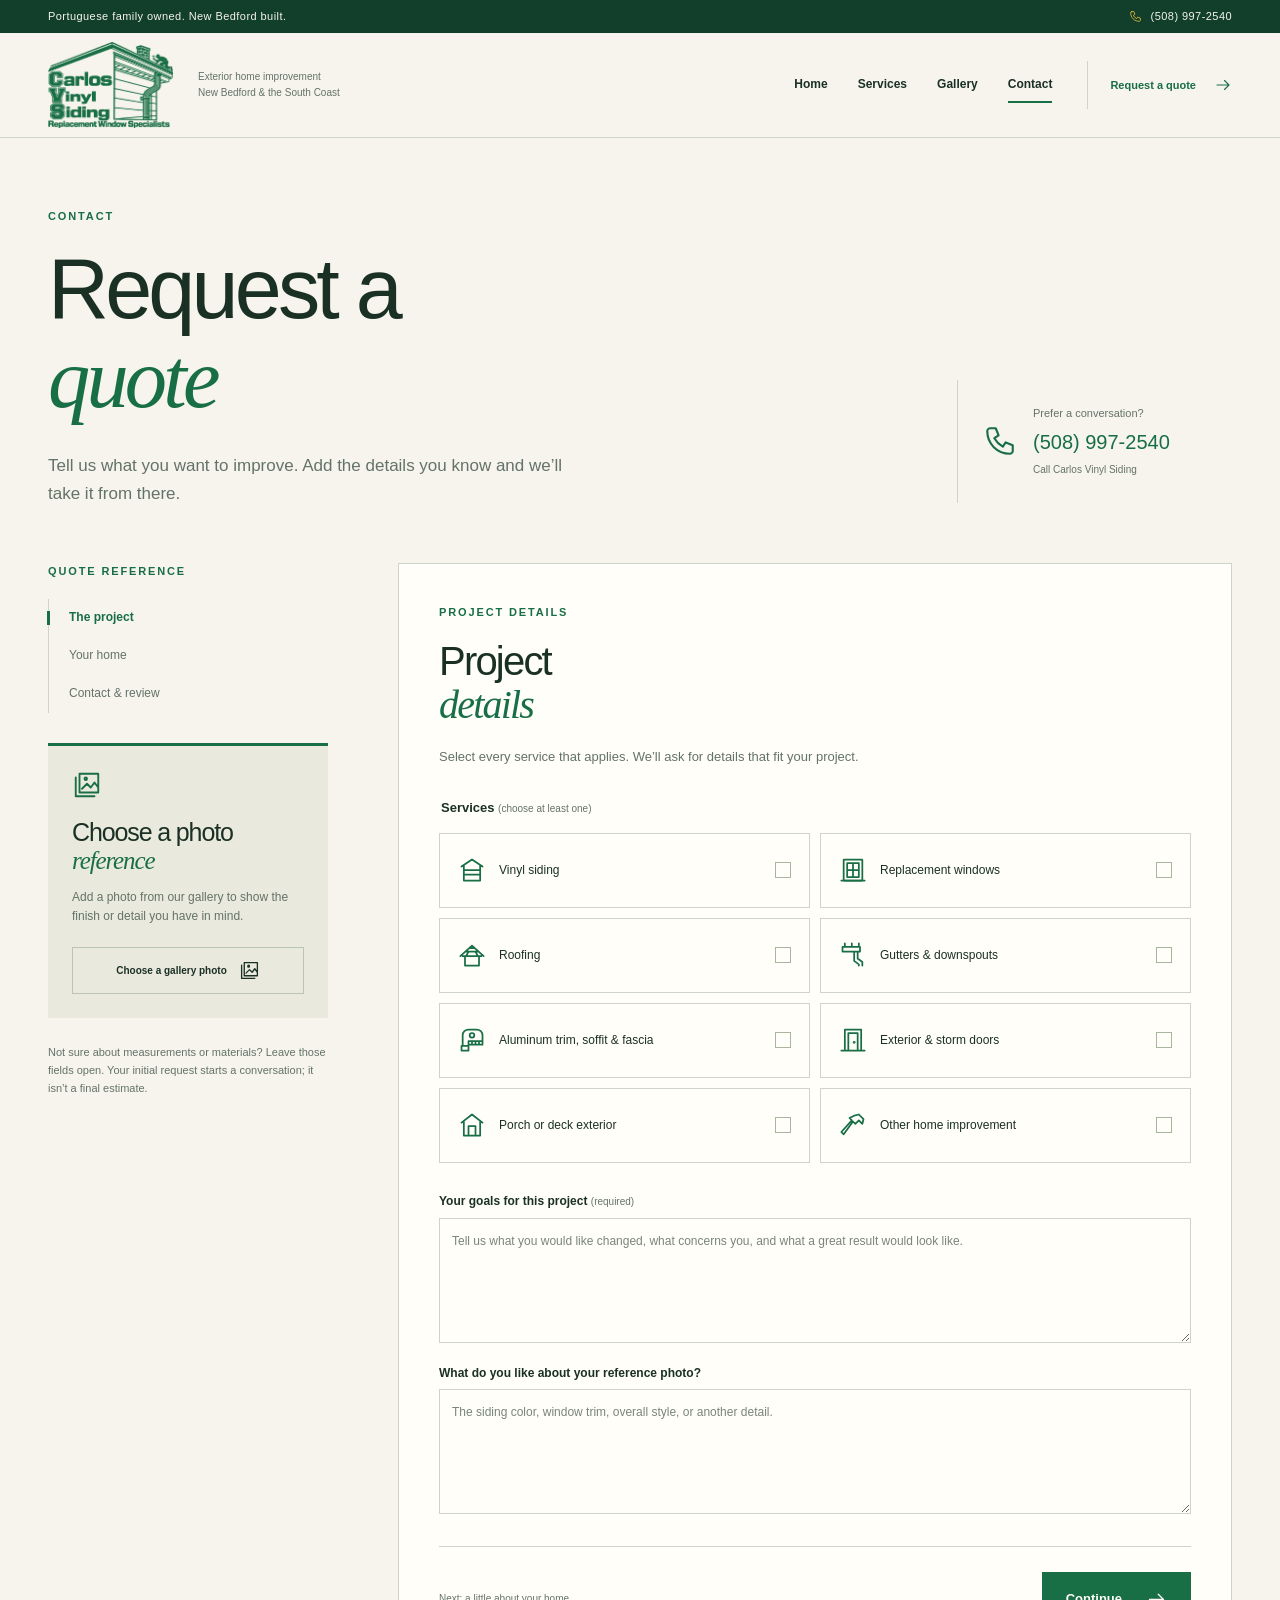
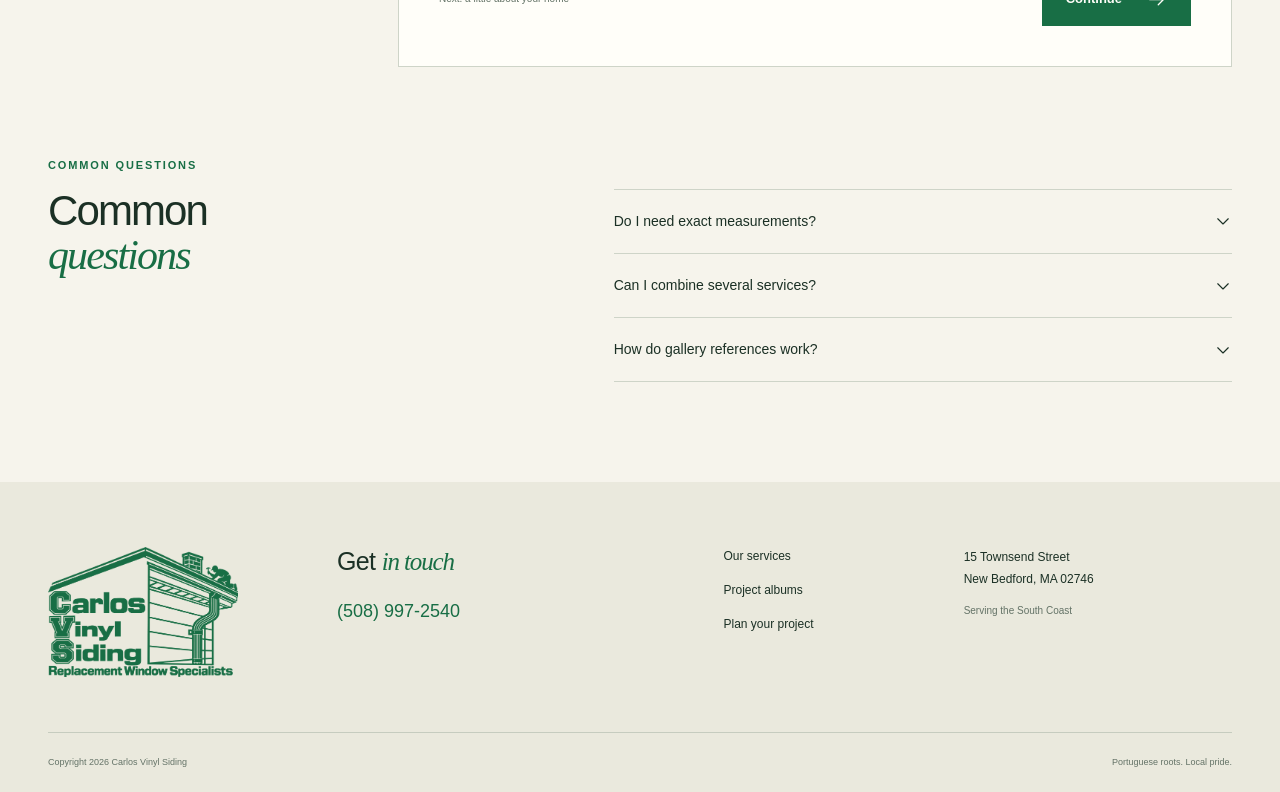
==== commit 42f5e391: "Restore headline styling and fix mobile header" ====
--- a/contact/index.html
+++ b/contact/index.html
@@ -1 +1 @@
-<!doctype html><html lang="en"><head><meta charset="utf-8"><meta name="viewport" content="width=device-width,initial-scale=1"><meta name="theme-color" content="#186e45"><title>Plan Your Project | Carlos Vinyl Siding</title><meta name="description" content="Prepare a detailed quote request for siding, replacement windows, roofing, trim and gutters. Include a gallery photo and your home’s project details."><meta property="og:type" content="website"><meta property="og:title" content="Plan Your Project | Carlos Vinyl Siding"><meta property="og:description" content="Prepare a detailed quote request for siding, replacement windows, roofing, trim and gutters. Include a gallery photo and your home’s project details."><meta property="og:image" content="https://carlos-vinyl-siding.vercel.app/assets/projects/coastal-blue/07.jpg"><meta property="og:url" content="https://carlos-vinyl-siding.vercel.app/contact/"><link rel="canonical" href="https://carlos-vinyl-siding.vercel.app/contact/"><link rel="icon" type="image/svg+xml" href="/assets/favicon.svg"><link rel="stylesheet" href="/styles.css?v=20261107b"><script src="/projects.js?v=20261107b" defer></script><script src="/script.js?v=20261107b" defer></script></head><body data-page="contact"><a class="skip-link" href="#main">Skip to content</a><div class="local-bar"><div class="wrap"><span>Portuguese family owned. New Bedford built.</span><a href="tel:+15089972540"><svg class="icon " viewBox="0 0 24 24" fill="none" stroke="currentColor" stroke-width="1.5" stroke-linecap="round" stroke-linejoin="round" aria-hidden="true" focusable="false"><path d="M5 3h4l2 5-3 2a16 16 0 0 0 6 6l2-3 5 2v4c0 1-1 2-2 2C10 21 3 14 3 5c0-1 1-2 2-2Z"/></svg>(508) 997-2540</a></div></div><header class="header"><div class="wrap nav-wrap"><a class="brand" href="/" aria-label="Carlos Vinyl Siding home"><img src="/assets/carlos-vinyl-siding-green.png" width="2047" height="1396" alt="Carlos Vinyl Siding — Replacement Window Specialists"></a><span class="brand-note">Exterior home improvement<br>New Bedford &amp; the South Coast</span><button class="menu-button" type="button" aria-label="Open navigation" aria-expanded="false" aria-controls="navigation"><svg class="icon " viewBox="0 0 24 24" fill="none" stroke="currentColor" stroke-width="1.5" stroke-linecap="round" stroke-linejoin="round" aria-hidden="true" focusable="false"><path d="M4 6h16M4 12h16M4 18h16"/></svg><span>Menu</span></button><nav id="navigation" aria-label="Main navigation"><a href="/">Home</a><a href="/services/">Services</a><a href="/gallery/">Gallery</a><a href="/contact/" aria-current="page">Contact</a></nav><a class="header-quote" href="/contact/">Request a quote<svg class="icon " viewBox="0 0 24 24" fill="none" stroke="currentColor" stroke-width="1.5" stroke-linecap="round" stroke-linejoin="round" aria-hidden="true" focusable="false"><path d="M4 12h16m-6-6 6 6-6 6"/></svg></a></div></header><main id="main"><section class="contact-intro wrap"><div><p class="eyebrow">Contact</p><h1>Request a quote</h1><p class="intro-copy">Tell us what you want to improve. Add the details you know and we’ll take it from there.</p></div><a class="call-card" href="tel:+15089972540"><svg class="icon " viewBox="0 0 24 24" fill="none" stroke="currentColor" stroke-width="1.5" stroke-linecap="round" stroke-linejoin="round" aria-hidden="true" focusable="false"><path d="M5 3h4l2 5-3 2a16 16 0 0 0 6 6l2-3 5 2v4c0 1-1 2-2 2C10 21 3 14 3 5c0-1 1-2 2-2Z"/></svg><span>Prefer a conversation?<strong>(508) 997-2540</strong><small>Call Carlos Vinyl Siding</small></span></a></section><section class="quote-layout wrap"><aside class="quote-aside"><p class="eyebrow">Quote reference</p><ol class="quote-progress"><li class="active" data-progress="0">The project</li><li data-progress="1">Your home</li><li data-progress="2">Contact & review</li></ol><div class="reference-box" id="quote-reference"><div class="reference-placeholder"><svg class="icon " viewBox="0 0 24 24" fill="none" stroke="currentColor" stroke-width="1.5" stroke-linecap="round" stroke-linejoin="round" aria-hidden="true" focusable="false"><path d="M6 3h15v15H6zM3 6v15h15M8 15l4-4 3 3 3-4 3 4"/><circle cx="11" cy="7" r="1"/></svg><h2>Choose a photo reference</h2><p>Add a photo from our gallery to show the finish or detail you have in mind.</p></div><div class="reference-selected" hidden><img id="reference-image" alt=""><span class="eyebrow">Your inspiration</span><h2 id="reference-title"></h2><p id="reference-caption"></p><button type="button" class="text-button" id="remove-reference">Remove photo</button></div><button type="button" class="button outline" data-choose-reference>Choose a gallery photo<svg class="icon " viewBox="0 0 24 24" fill="none" stroke="currentColor" stroke-width="1.5" stroke-linecap="round" stroke-linejoin="round" aria-hidden="true" focusable="false"><path d="M6 3h15v15H6zM3 6v15h15M8 15l4-4 3 3 3-4 3 4"/><circle cx="11" cy="7" r="1"/></svg></button></div><p class="quote-help">Not sure about measurements or materials? Leave those fields open. Your initial request starts a conversation; it isn’t a final estimate.</p></aside><div class="quote-form-wrap"><form id="quote-form" novalidate><input type="hidden" name="galleryReference" id="gallery-reference"><section class="form-step" data-step="0"><p class="eyebrow">Project details</p><h2>Project details</h2><p>Select every service that applies. We’ll ask for details that fit your project.</p><fieldset class="service-picker"><legend>Services <small>(choose at least one)</small></legend><div class="service-choice-grid"><label class="service-choice"><input type="checkbox" name="services" value="siding" data-label="Vinyl siding"><svg class="icon " viewBox="0 0 24 24" fill="none" stroke="currentColor" stroke-width="1.5" stroke-linecap="round" stroke-linejoin="round" aria-hidden="true" focusable="false"><path d="m3 9 9-6 9 6M5 8v13h14V8M5 12h14M5 16h14"/></svg><span>Vinyl siding</span><span class="choice-check"><svg class="icon " viewBox="0 0 24 24" fill="none" stroke="currentColor" stroke-width="1.5" stroke-linecap="round" stroke-linejoin="round" aria-hidden="true" focusable="false"><path d="m5 12 4 4L19 6"/></svg></span></label><label class="service-choice"><input type="checkbox" name="services" value="windows" data-label="Replacement windows"><svg class="icon " viewBox="0 0 24 24" fill="none" stroke="currentColor" stroke-width="1.5" stroke-linecap="round" stroke-linejoin="round" aria-hidden="true" focusable="false"><rect x="4" y="3" width="16" height="18" rx=".5"/><path d="M7 6h10v12H7zM12 6v12M7 12h10M2 21h20"/></svg><span>Replacement windows</span><span class="choice-check"><svg class="icon " viewBox="0 0 24 24" fill="none" stroke="currentColor" stroke-width="1.5" stroke-linecap="round" stroke-linejoin="round" aria-hidden="true" focusable="false"><path d="m5 12 4 4L19 6"/></svg></span></label><label class="service-choice"><input type="checkbox" name="services" value="roofing" data-label="Roofing"><svg class="icon " viewBox="0 0 24 24" fill="none" stroke="currentColor" stroke-width="1.5" stroke-linecap="round" stroke-linejoin="round" aria-hidden="true" focusable="false"><path d="m2 13 10-9 10 9M4 13h16M6 13v8h12v-8M7 9h10M10 6h4M9 9l-2 4m8-4 2 4"/></svg><span>Roofing</span><span class="choice-check"><svg class="icon " viewBox="0 0 24 24" fill="none" stroke="currentColor" stroke-width="1.5" stroke-linecap="round" stroke-linejoin="round" aria-hidden="true" focusable="false"><path d="m5 12 4 4L19 6"/></svg></span></label><label class="service-choice"><input type="checkbox" name="services" value="gutters" data-label="Gutters & downspouts"><svg class="icon " viewBox="0 0 24 24" fill="none" stroke="currentColor" stroke-width="1.5" stroke-linecap="round" stroke-linejoin="round" aria-hidden="true" focusable="false"><path d="M3 5h15v4H3zM16 9v6l4 3v3M13 9v8l4 3v1M5 2v3M11 2v3M17 2v3"/></svg><span>Gutters & downspouts</span><span class="choice-check"><svg class="icon " viewBox="0 0 24 24" fill="none" stroke="currentColor" stroke-width="1.5" stroke-linecap="round" stroke-linejoin="round" aria-hidden="true" focusable="false"><path d="m5 12 4 4L19 6"/></svg></span></label><label class="service-choice"><input type="checkbox" name="services" value="trim" data-label="Aluminum trim, soffit & fascia"><svg class="icon " viewBox="0 0 24 24" fill="none" stroke="currentColor" stroke-width="1.5" stroke-linecap="round" stroke-linejoin="round" aria-hidden="true" focusable="false"><path d="M4 17V8a5 5 0 0 1 5-5h7a5 5 0 0 1 5 5v8H9v5H3v-4h6M9 16v-3h12M12 13v3m3-3v3m3-3v3"/><circle cx="12" cy="8" r="2"/></svg><span>Aluminum trim, soffit & fascia</span><span class="choice-check"><svg class="icon " viewBox="0 0 24 24" fill="none" stroke="currentColor" stroke-width="1.5" stroke-linecap="round" stroke-linejoin="round" aria-hidden="true" focusable="false"><path d="m5 12 4 4L19 6"/></svg></span></label><label class="service-choice"><input type="checkbox" name="services" value="doors" data-label="Exterior & storm doors"><svg class="icon " viewBox="0 0 24 24" fill="none" stroke="currentColor" stroke-width="1.5" stroke-linecap="round" stroke-linejoin="round" aria-hidden="true" focusable="false"><path d="M5 21V3h14v18M8 21V6h8v15M2 21h20"/><circle cx="13" cy="14" r=".5"/></svg><span>Exterior & storm doors</span><span class="choice-check"><svg class="icon " viewBox="0 0 24 24" fill="none" stroke="currentColor" stroke-width="1.5" stroke-linecap="round" stroke-linejoin="round" aria-hidden="true" focusable="false"><path d="m5 12 4 4L19 6"/></svg></span></label><label class="service-choice"><input type="checkbox" name="services" value="porch" data-label="Porch or deck exterior"><svg class="icon " viewBox="0 0 24 24" fill="none" stroke="currentColor" stroke-width="1.5" stroke-linecap="round" stroke-linejoin="round" aria-hidden="true" focusable="false"><path d="m3 10 9-7 9 7M5 9v12h14V9M9 21v-8h6v8"/></svg><span>Porch or deck exterior</span><span class="choice-check"><svg class="icon " viewBox="0 0 24 24" fill="none" stroke="currentColor" stroke-width="1.5" stroke-linecap="round" stroke-linejoin="round" aria-hidden="true" focusable="false"><path d="m5 12 4 4L19 6"/></svg></span></label><label class="service-choice"><input type="checkbox" name="services" value="other" data-label="Other home improvement"><svg class="icon " viewBox="0 0 24 24" fill="none" stroke="currentColor" stroke-width="1.5" stroke-linecap="round" stroke-linejoin="round" aria-hidden="true" focusable="false"><path d="m13 4 4-1 4 4-1 4-3-3-3 3-2-2-8 11-2-2 9-10-2-2 4-2Z"/></svg><span>Other home improvement</span><span class="choice-check"><svg class="icon " viewBox="0 0 24 24" fill="none" stroke="currentColor" stroke-width="1.5" stroke-linecap="round" stroke-linejoin="round" aria-hidden="true" focusable="false"><path d="m5 12 4 4L19 6"/></svg></span></label></div><p id="services-error" class="error" role="alert"></p></fieldset><fieldset class="conditional-details" data-details="siding" hidden disabled><legend>Vinyl siding details</legend><div class="field-grid"><label class="field"><span>Siding scope</span><select name="sidingScope"><option value="">Choose an option</option><option>Whole home</option><option>One or more sides</option><option>Repair a specific area</option><option>Not sure yet</option></select></label><label class="field"><span>Current siding</span><select name="sidingMaterial"><option value="">Choose an option</option><option>Vinyl</option><option>Wood or cedar</option><option>Aluminum</option><option>Fiber cement</option><option>Other</option><option>Not sure</option></select></label><label class="field"><span>Preferred look</span><select name="sidingStyle"><option value="">Choose an option</option><option>Traditional lap siding</option><option>Double 4 profile</option><option>Cedar-style shingles</option><option>Help me choose</option></select></label><label class="field"><span>Colors you like</span><input name="sidingColor" type="text" placeholder="Color ideas or a gallery reference"></label><label class="field"><span>Approximate siding area</span><input name="sidingArea" type="text" placeholder="Square feet, if known"></label></div></fieldset><fieldset class="conditional-details" data-details="windows" hidden disabled><legend>Replacement windows details</legend><div class="field-grid"><label class="field"><span>How many windows?</span><input name="windowCount" type="number" placeholder="Approximate count"></label><label class="field"><span>Window style</span><select name="windowStyle"><option value="">Choose an option</option><option>Double-hung</option><option>Casement</option><option>Sliding</option><option>Bay or bow</option><option>A mix of styles</option><option>Help me choose</option></select></label><label class="field"><span>Main concern</span><select name="windowConcern"><option value="">Choose an option</option><option>Drafts or comfort</option><option>Difficult to open or close</option><option>Damage or deterioration</option><option>Appearance</option><option>Several concerns</option></select></label><label class="field"><span>Sizes or opening details</span><input name="windowSizes" type="text" placeholder="Measurements, if known"></label></div></fieldset><fieldset class="conditional-details" data-details="roofing" hidden disabled><legend>Roofing details</legend><div class="field-grid"><label class="field"><span>Roofing scope</span><select name="roofScope"><option value="">Choose an option</option><option>Full replacement</option><option>Repair</option><option>Leak evaluation</option><option>Not sure yet</option></select></label><label class="field"><span>Current roofing</span><select name="roofMaterial"><option value="">Choose an option</option><option>Asphalt shingles</option><option>Metal</option><option>Other</option><option>Not sure</option></select></label><label class="field"><span>Approximate roof age</span><input name="roofAge" type="text" placeholder="Years, if known"></label><label class="field"><span>Active leaking?</span><select name="roofLeak"><option value="">Choose an option</option><option>Yes</option><option>No</option><option>Not sure</option></select></label></div></fieldset><fieldset class="conditional-details" data-details="gutters" hidden disabled><legend>Gutters & downspouts details</legend><div class="field-grid"><label class="field"><span>Gutter scope</span><select name="gutterScope"><option value="">Choose an option</option><option>New installation</option><option>Replacement</option><option>Repair or drainage problem</option><option>Not sure yet</option></select></label><label class="field"><span>Approximate length</span><input name="gutterLength" type="text" placeholder="Linear feet, if known"></label><label class="field"><span>Affected sides or downspouts</span><input name="gutterAreas" type="text" placeholder="Front, rear, garage, or other areas"></label></div></fieldset><fieldset class="conditional-details" data-details="trim" hidden disabled><legend>Aluminum trim, soffit & fascia details</legend><div class="field-grid"><label class="field"><span>Areas needing trim or roof-edge work</span><input name="trimAreas" type="text" placeholder="Windows, doors, fascia, soffit..."></label><label class="field"><span>Preferred trim color</span><input name="trimColor" type="text" placeholder="Color or finish, if known"></label></div></fieldset><fieldset class="conditional-details" data-details="doors" hidden disabled><legend>Exterior & storm doors details</legend><div class="field-grid"><label class="field"><span>Number of doors</span><input name="doorCount" type="number"></label><label class="field"><span>Door type</span><select name="doorType"><option value="">Choose an option</option><option>Entry door</option><option>Storm door</option><option>Patio door</option><option>Several types</option><option>Not sure</option></select></label></div></fieldset><fieldset class="conditional-details" data-details="porch" hidden disabled><legend>Porch or deck exterior details</legend><div class="field-grid"><label class="field"><span>What would you like changed?</span><input name="porchScope" type="text" placeholder="Exterior repairs, railing, trim, or other details"></label></div></fieldset><fieldset class="conditional-details" data-details="other" hidden disabled><legend>Other home improvement details</legend><div class="field-grid"><label class="field"><span>What other work are you considering?</span><input name="otherScope" type="text" placeholder="Describe the service or repair"></label></div></fieldset><div class="field-grid"><label class="field full"><span>Your goals for this project <small>(required)</small></span><textarea name="details" rows="4" placeholder="Tell us what you would like changed, what concerns you, and what a great result would look like." required></textarea></label><label class="field full"><span>What do you like about your reference photo?</span><textarea name="referenceNotes" rows="4" placeholder="The siding color, window trim, overall style, or another detail."></textarea></label></div><div class="form-navigation"><span>Next: a little about your home</span><button type="button" class="button primary" data-next>Continue<svg class="icon " viewBox="0 0 24 24" fill="none" stroke="currentColor" stroke-width="1.5" stroke-linecap="round" stroke-linejoin="round" aria-hidden="true" focusable="false"><path d="M4 12h16m-6-6 6 6-6 6"/></svg></button></div></section><section class="form-step" data-step="1" hidden><p class="eyebrow">Home details</p><h2>Home details</h2><p>Location, size and timing help us understand the scope.</p><div class="field-grid"><label class="field"><span>Town or city <small>(required)</small></span><input name="town" type="text" required placeholder="New Bedford" autocomplete="address-level2"></label><label class="field"><span>ZIP code</span><input name="zip" type="text" placeholder="02746" autocomplete="postal-code"></label><label class="field"><span>Street address</span><input name="address" type="text" placeholder="Optional for your initial request" autocomplete="street-address"></label><label class="field"><span>Property type</span><select name="propertyType"><option value="">Choose an option</option><option>Single-family home</option><option>Multi-family home</option><option>Condominium or HOA</option><option>Commercial property</option><option>Other</option></select></label><label class="field"><span>Number of stories</span><select name="stories"><option value="">Choose an option</option><option>One</option><option>Two</option><option>Three or more</option><option>Not sure</option></select></label><label class="field"><span>Year built or approximate age</span><input name="homeAge" type="text" placeholder="If known"></label><label class="field"><span>Your relationship to the property</span><select name="ownership"><option value="">Choose an option</option><option>Homeowner</option><option>Property manager</option><option>Prospective buyer</option><option>Other</option></select></label><label class="field"><span>Preferred timing</span><select name="timeline"><option value="">Choose an option</option><option>As soon as possible</option><option>Within 1 to 3 months</option><option>Within 3 to 6 months</option><option>Planning ahead</option><option>Flexible</option></select></label><label class="field"><span>Budget range (optional)</span><select name="budget"><option value="">Choose an option</option><option>Under $5,000</option><option>$5,000 to $10,000</option><option>$10,000 to $25,000</option><option>Over $25,000</option><option>I need guidance</option></select></label><label class="field full"><span>Anything we should know before a visit?</span><textarea name="access" rows="4" placeholder="Occupancy, pets, narrow access, parking, gates, or preferred days and times."></textarea></label></div><div class="form-navigation"><button type="button" class="text-button" data-back>Back</button><button type="button" class="button primary" data-next>Continue<svg class="icon " viewBox="0 0 24 24" fill="none" stroke="currentColor" stroke-width="1.5" stroke-linecap="round" stroke-linejoin="round" aria-hidden="true" focusable="false"><path d="M4 12h16m-6-6 6 6-6 6"/></svg></button></div></section><section class="form-step" data-step="2" hidden><p class="eyebrow">Contact details</p><h2>Contact details</h2><div class="field-grid"><label class="field"><span>Full name <small>(required)</small></span><input name="name" type="text" required autocomplete="name"></label><label class="field"><span>Phone number <small>(required)</small></span><input name="phone" type="tel" required autocomplete="tel"></label><label class="field"><span>Email address</span><input name="email" type="email" autocomplete="email"></label><label class="field"><span>Preferred contact method</span><select name="contactPreference"><option value="">Choose an option</option><option>Phone call</option><option>Text, if available</option><option>Either</option></select></label><label class="field"><span>Best time to reach you</span><input name="contactTime" type="text" placeholder="For example, weekday afternoons"></label></div><p class="form-note">Your details stay in this browser until you choose to share them. Review your brief, then copy it or open a prepared text message to the company’s published phone number. For a confirmed conversation, call us directly.</p><div class="form-navigation"><button type="button" class="text-button" data-back>Back</button><button type="submit" class="button primary">Review my project brief<svg class="icon " viewBox="0 0 24 24" fill="none" stroke="currentColor" stroke-width="1.5" stroke-linecap="round" stroke-linejoin="round" aria-hidden="true" focusable="false"><path d="M7 3h10v3H7zM7 5H4v16h16V5h-3M8 11h8M8 15h8M8 18h5"/></svg></button></div></section><section id="quote-review" hidden tabindex="-1"><p class="eyebrow">Review</p><h2>Review your request</h2><p>Review your details below. Nothing has been sent yet.</p><textarea id="quote-message" rows="16" readonly aria-label="Your prepared project brief"></textarea><div class="review-actions"><button type="button" class="button primary" id="copy-request">Copy project details<svg class="icon " viewBox="0 0 24 24" fill="none" stroke="currentColor" stroke-width="1.5" stroke-linecap="round" stroke-linejoin="round" aria-hidden="true" focusable="false"><rect x="7" y="7" width="13" height="14" rx="1"/><path d="M16 7V3H3v14h4"/></svg></button><a class="button outline" id="open-sms" href="sms:+15089972540">Open text message<svg class="icon " viewBox="0 0 24 24" fill="none" stroke="currentColor" stroke-width="1.5" stroke-linecap="round" stroke-linejoin="round" aria-hidden="true" focusable="false"><path d="M4 12h16m-6-6 6 6-6 6"/></svg></a><a class="text-link" href="tel:+15089972540">Call (508) 997-2540<svg class="icon " viewBox="0 0 24 24" fill="none" stroke="currentColor" stroke-width="1.5" stroke-linecap="round" stroke-linejoin="round" aria-hidden="true" focusable="false"><path d="M5 3h4l2 5-3 2a16 16 0 0 0 6 6l2-3 5 2v4c0 1-1 2-2 2C10 21 3 14 3 5c0-1 1-2 2-2Z"/></svg></a></div><p class="form-note">Opening a text does not send it. Press Send in your messaging app to share it. Text delivery depends on whether the published number accepts messages.</p><p id="copy-status" role="status" aria-live="polite"></p><button type="button" class="text-button" id="edit-request">Edit my details</button></section></form></div></section><section class="quote-faq wrap"><p class="eyebrow">Common questions</p><h2>Common questions</h2><div><details><summary>Do I need exact measurements?<svg class="icon " viewBox="0 0 24 24" fill="none" stroke="currentColor" stroke-width="1.5" stroke-linecap="round" stroke-linejoin="round" aria-hidden="true" focusable="false"><path d="m9 5 7 7-7 7"/></svg></summary><p>No. An approximate window count, siding area or gutter length can help, but you can leave these fields blank. Final scope and measurements need to be confirmed with the company.</p></details><details><summary>Can I combine several services?<svg class="icon " viewBox="0 0 24 24" fill="none" stroke="currentColor" stroke-width="1.5" stroke-linecap="round" stroke-linejoin="round" aria-hidden="true" focusable="false"><path d="m9 5 7 7-7 7"/></svg></summary><p>Yes. Select all the work you are considering, then add your priorities and timing. Related work will be reviewed to confirm availability and scope.</p></details><details><summary>How do gallery references work?<svg class="icon " viewBox="0 0 24 24" fill="none" stroke="currentColor" stroke-width="1.5" stroke-linecap="round" stroke-linejoin="round" aria-hidden="true" focusable="false"><path d="m9 5 7 7-7 7"/></svg></summary><p>Open any project album and choose “Use this photo for my quote.” Your request will include that exact photo, its project title and your notes about the detail you like.</p></details></div></section></main><footer class="footer"><div class="wrap footer-grid"><a class="footer-brand" href="/" aria-label="Carlos Vinyl Siding home"><img src="/assets/carlos-vinyl-siding-green.png" width="2047" height="1396" alt="Carlos Vinyl Siding — Replacement Window Specialists"></a><div><h2>Get in touch</h2><a class="footer-phone" href="tel:+15089972540">(508) 997-2540</a></div><div class="footer-links"><a href="/services/">Our services</a><a href="/gallery/">Project albums</a><a href="/contact/">Plan your project</a></div><address>15 Townsend Street<br>New Bedford, MA 02746<br><span>Serving the South Coast</span></address></div><div class="wrap footer-bottom"><span>Copyright <span data-year>2026</span> Carlos Vinyl Siding</span><span>Portuguese roots. Local pride.</span></div></footer><dialog id="photo-viewer" aria-labelledby="viewer-title"><div class="viewer-layout"><div class="viewer-toolbar"><div><p class="eyebrow" id="viewer-category"></p><h2 id="viewer-title"></h2></div><button class="icon-button close-viewer" type="button" aria-label="Close photo gallery"><svg class="icon " viewBox="0 0 24 24" fill="none" stroke="currentColor" stroke-width="1.5" stroke-linecap="round" stroke-linejoin="round" aria-hidden="true" focusable="false"><path d="m6 6 12 12M18 6 6 18"/></svg></button></div><div class="viewer-main"><button class="photo-nav previous" aria-label="Previous photo" type="button"><svg class="icon " viewBox="0 0 24 24" fill="none" stroke="currentColor" stroke-width="1.5" stroke-linecap="round" stroke-linejoin="round" aria-hidden="true" focusable="false"><path d="m9 5 7 7-7 7"/></svg></button><figure><img id="viewer-image" alt=""><figcaption><span id="viewer-stage"></span><span id="viewer-count" aria-live="polite"></span></figcaption></figure><button class="photo-nav next" aria-label="Next photo" type="button"><svg class="icon " viewBox="0 0 24 24" fill="none" stroke="currentColor" stroke-width="1.5" stroke-linecap="round" stroke-linejoin="round" aria-hidden="true" focusable="false"><path d="m9 5 7 7-7 7"/></svg></button></div><div class="viewer-thumbs" aria-label="Project photos"></div><div class="viewer-bottom"><label class="album-select">Explore another project<select id="viewer-project"></select></label><div><p>This exact photo can be included in your quote request.</p><button class="button primary" id="use-photo" type="button">Use this photo for my quote<svg class="icon " viewBox="0 0 24 24" fill="none" stroke="currentColor" stroke-width="1.5" stroke-linecap="round" stroke-linejoin="round" aria-hidden="true" focusable="false"><path d="M7 3h10v3H7zM7 5H4v16h16V5h-3M8 11h8M8 15h8M8 18h5"/></svg></button></div></div></div></dialog></body></html>+<!doctype html><html lang="en"><head><meta charset="utf-8"><meta name="viewport" content="width=device-width,initial-scale=1"><meta name="theme-color" content="#186e45"><title>Plan Your Project | Carlos Vinyl Siding</title><meta name="description" content="Prepare a detailed quote request for siding, replacement windows, roofing, trim and gutters. Include a gallery photo and your home’s project details."><meta property="og:type" content="website"><meta property="og:title" content="Plan Your Project | Carlos Vinyl Siding"><meta property="og:description" content="Prepare a detailed quote request for siding, replacement windows, roofing, trim and gutters. Include a gallery photo and your home’s project details."><meta property="og:image" content="https://carlos-vinyl-siding.vercel.app/assets/projects/coastal-blue/07.jpg"><meta property="og:url" content="https://carlos-vinyl-siding.vercel.app/contact/"><link rel="canonical" href="https://carlos-vinyl-siding.vercel.app/contact/"><link rel="icon" type="image/svg+xml" href="/assets/favicon.svg"><link rel="stylesheet" href="/styles.css?v=20261107c"><script src="/projects.js?v=20261107c" defer></script><script src="/script.js?v=20261107c" defer></script></head><body data-page="contact"><a class="skip-link" href="#main">Skip to content</a><div class="local-bar"><div class="wrap"><span>Portuguese family owned. New Bedford built.</span><a href="tel:+15089972540"><svg class="icon " viewBox="0 0 24 24" fill="none" stroke="currentColor" stroke-width="1.5" stroke-linecap="round" stroke-linejoin="round" aria-hidden="true" focusable="false"><path d="M5 3h4l2 5-3 2a16 16 0 0 0 6 6l2-3 5 2v4c0 1-1 2-2 2C10 21 3 14 3 5c0-1 1-2 2-2Z"/></svg>(508) 997-2540</a></div></div><header class="header"><div class="wrap nav-wrap"><a class="brand" href="/" aria-label="Carlos Vinyl Siding home"><img src="/assets/carlos-vinyl-siding-green.png" width="2047" height="1396" alt="Carlos Vinyl Siding — Replacement Window Specialists"></a><span class="brand-note">Exterior home improvement<br>New Bedford &amp; the South Coast</span><button class="menu-button" type="button" aria-label="Open navigation" aria-expanded="false" aria-controls="navigation"><svg class="icon " viewBox="0 0 24 24" fill="none" stroke="currentColor" stroke-width="1.5" stroke-linecap="round" stroke-linejoin="round" aria-hidden="true" focusable="false"><path d="M4 6h16M4 12h16M4 18h16"/></svg><span>Menu</span></button><nav id="navigation" aria-label="Main navigation"><a href="/">Home</a><a href="/services/">Services</a><a href="/gallery/">Gallery</a><a href="/contact/" aria-current="page">Contact</a></nav><a class="header-quote" href="/contact/">Request a quote<svg class="icon " viewBox="0 0 24 24" fill="none" stroke="currentColor" stroke-width="1.5" stroke-linecap="round" stroke-linejoin="round" aria-hidden="true" focusable="false"><path d="M4 12h16m-6-6 6 6-6 6"/></svg></a></div></header><main id="main"><section class="contact-intro wrap"><div><p class="eyebrow">Contact</p><h1>Request a<br><em>quote</em></h1><p class="intro-copy">Tell us what you want to improve. Add the details you know and we’ll take it from there.</p></div><a class="call-card" href="tel:+15089972540"><svg class="icon " viewBox="0 0 24 24" fill="none" stroke="currentColor" stroke-width="1.5" stroke-linecap="round" stroke-linejoin="round" aria-hidden="true" focusable="false"><path d="M5 3h4l2 5-3 2a16 16 0 0 0 6 6l2-3 5 2v4c0 1-1 2-2 2C10 21 3 14 3 5c0-1 1-2 2-2Z"/></svg><span>Prefer a conversation?<strong>(508) 997-2540</strong><small>Call Carlos Vinyl Siding</small></span></a></section><section class="quote-layout wrap"><aside class="quote-aside"><p class="eyebrow">Quote reference</p><ol class="quote-progress"><li class="active" data-progress="0">The project</li><li data-progress="1">Your home</li><li data-progress="2">Contact & review</li></ol><div class="reference-box" id="quote-reference"><div class="reference-placeholder"><svg class="icon " viewBox="0 0 24 24" fill="none" stroke="currentColor" stroke-width="1.5" stroke-linecap="round" stroke-linejoin="round" aria-hidden="true" focusable="false"><path d="M6 3h15v15H6zM3 6v15h15M8 15l4-4 3 3 3-4 3 4"/><circle cx="11" cy="7" r="1"/></svg><h2>Choose a photo<br><em>reference</em></h2><p>Add a photo from our gallery to show the finish or detail you have in mind.</p></div><div class="reference-selected" hidden><img id="reference-image" alt=""><span class="eyebrow">Your inspiration</span><h2 id="reference-title"></h2><p id="reference-caption"></p><button type="button" class="text-button" id="remove-reference">Remove photo</button></div><button type="button" class="button outline" data-choose-reference>Choose a gallery photo<svg class="icon " viewBox="0 0 24 24" fill="none" stroke="currentColor" stroke-width="1.5" stroke-linecap="round" stroke-linejoin="round" aria-hidden="true" focusable="false"><path d="M6 3h15v15H6zM3 6v15h15M8 15l4-4 3 3 3-4 3 4"/><circle cx="11" cy="7" r="1"/></svg></button></div><p class="quote-help">Not sure about measurements or materials? Leave those fields open. Your initial request starts a conversation; it isn’t a final estimate.</p></aside><div class="quote-form-wrap"><form id="quote-form" novalidate><input type="hidden" name="galleryReference" id="gallery-reference"><section class="form-step" data-step="0"><p class="eyebrow">Project details</p><h2>Project<br><em>details</em></h2><p>Select every service that applies. We’ll ask for details that fit your project.</p><fieldset class="service-picker"><legend>Services <small>(choose at least one)</small></legend><div class="service-choice-grid"><label class="service-choice"><input type="checkbox" name="services" value="siding" data-label="Vinyl siding"><svg class="icon " viewBox="0 0 24 24" fill="none" stroke="currentColor" stroke-width="1.5" stroke-linecap="round" stroke-linejoin="round" aria-hidden="true" focusable="false"><path d="m3 9 9-6 9 6M5 8v13h14V8M5 12h14M5 16h14"/></svg><span>Vinyl siding</span><span class="choice-check"><svg class="icon " viewBox="0 0 24 24" fill="none" stroke="currentColor" stroke-width="1.5" stroke-linecap="round" stroke-linejoin="round" aria-hidden="true" focusable="false"><path d="m5 12 4 4L19 6"/></svg></span></label><label class="service-choice"><input type="checkbox" name="services" value="windows" data-label="Replacement windows"><svg class="icon " viewBox="0 0 24 24" fill="none" stroke="currentColor" stroke-width="1.5" stroke-linecap="round" stroke-linejoin="round" aria-hidden="true" focusable="false"><rect x="4" y="3" width="16" height="18" rx=".5"/><path d="M7 6h10v12H7zM12 6v12M7 12h10M2 21h20"/></svg><span>Replacement windows</span><span class="choice-check"><svg class="icon " viewBox="0 0 24 24" fill="none" stroke="currentColor" stroke-width="1.5" stroke-linecap="round" stroke-linejoin="round" aria-hidden="true" focusable="false"><path d="m5 12 4 4L19 6"/></svg></span></label><label class="service-choice"><input type="checkbox" name="services" value="roofing" data-label="Roofing"><svg class="icon " viewBox="0 0 24 24" fill="none" stroke="currentColor" stroke-width="1.5" stroke-linecap="round" stroke-linejoin="round" aria-hidden="true" focusable="false"><path d="m2 13 10-9 10 9M4 13h16M6 13v8h12v-8M7 9h10M10 6h4M9 9l-2 4m8-4 2 4"/></svg><span>Roofing</span><span class="choice-check"><svg class="icon " viewBox="0 0 24 24" fill="none" stroke="currentColor" stroke-width="1.5" stroke-linecap="round" stroke-linejoin="round" aria-hidden="true" focusable="false"><path d="m5 12 4 4L19 6"/></svg></span></label><label class="service-choice"><input type="checkbox" name="services" value="gutters" data-label="Gutters & downspouts"><svg class="icon " viewBox="0 0 24 24" fill="none" stroke="currentColor" stroke-width="1.5" stroke-linecap="round" stroke-linejoin="round" aria-hidden="true" focusable="false"><path d="M3 5h15v4H3zM16 9v6l4 3v3M13 9v8l4 3v1M5 2v3M11 2v3M17 2v3"/></svg><span>Gutters & downspouts</span><span class="choice-check"><svg class="icon " viewBox="0 0 24 24" fill="none" stroke="currentColor" stroke-width="1.5" stroke-linecap="round" stroke-linejoin="round" aria-hidden="true" focusable="false"><path d="m5 12 4 4L19 6"/></svg></span></label><label class="service-choice"><input type="checkbox" name="services" value="trim" data-label="Aluminum trim, soffit & fascia"><svg class="icon " viewBox="0 0 24 24" fill="none" stroke="currentColor" stroke-width="1.5" stroke-linecap="round" stroke-linejoin="round" aria-hidden="true" focusable="false"><path d="M4 17V8a5 5 0 0 1 5-5h7a5 5 0 0 1 5 5v8H9v5H3v-4h6M9 16v-3h12M12 13v3m3-3v3m3-3v3"/><circle cx="12" cy="8" r="2"/></svg><span>Aluminum trim, soffit & fascia</span><span class="choice-check"><svg class="icon " viewBox="0 0 24 24" fill="none" stroke="currentColor" stroke-width="1.5" stroke-linecap="round" stroke-linejoin="round" aria-hidden="true" focusable="false"><path d="m5 12 4 4L19 6"/></svg></span></label><label class="service-choice"><input type="checkbox" name="services" value="doors" data-label="Exterior & storm doors"><svg class="icon " viewBox="0 0 24 24" fill="none" stroke="currentColor" stroke-width="1.5" stroke-linecap="round" stroke-linejoin="round" aria-hidden="true" focusable="false"><path d="M5 21V3h14v18M8 21V6h8v15M2 21h20"/><circle cx="13" cy="14" r=".5"/></svg><span>Exterior & storm doors</span><span class="choice-check"><svg class="icon " viewBox="0 0 24 24" fill="none" stroke="currentColor" stroke-width="1.5" stroke-linecap="round" stroke-linejoin="round" aria-hidden="true" focusable="false"><path d="m5 12 4 4L19 6"/></svg></span></label><label class="service-choice"><input type="checkbox" name="services" value="porch" data-label="Porch or deck exterior"><svg class="icon " viewBox="0 0 24 24" fill="none" stroke="currentColor" stroke-width="1.5" stroke-linecap="round" stroke-linejoin="round" aria-hidden="true" focusable="false"><path d="m3 10 9-7 9 7M5 9v12h14V9M9 21v-8h6v8"/></svg><span>Porch or deck exterior</span><span class="choice-check"><svg class="icon " viewBox="0 0 24 24" fill="none" stroke="currentColor" stroke-width="1.5" stroke-linecap="round" stroke-linejoin="round" aria-hidden="true" focusable="false"><path d="m5 12 4 4L19 6"/></svg></span></label><label class="service-choice"><input type="checkbox" name="services" value="other" data-label="Other home improvement"><svg class="icon " viewBox="0 0 24 24" fill="none" stroke="currentColor" stroke-width="1.5" stroke-linecap="round" stroke-linejoin="round" aria-hidden="true" focusable="false"><path d="m13 4 4-1 4 4-1 4-3-3-3 3-2-2-8 11-2-2 9-10-2-2 4-2Z"/></svg><span>Other home improvement</span><span class="choice-check"><svg class="icon " viewBox="0 0 24 24" fill="none" stroke="currentColor" stroke-width="1.5" stroke-linecap="round" stroke-linejoin="round" aria-hidden="true" focusable="false"><path d="m5 12 4 4L19 6"/></svg></span></label></div><p id="services-error" class="error" role="alert"></p></fieldset><fieldset class="conditional-details" data-details="siding" hidden disabled><legend>Vinyl siding details</legend><div class="field-grid"><label class="field"><span>Siding scope</span><select name="sidingScope"><option value="">Choose an option</option><option>Whole home</option><option>One or more sides</option><option>Repair a specific area</option><option>Not sure yet</option></select></label><label class="field"><span>Current siding</span><select name="sidingMaterial"><option value="">Choose an option</option><option>Vinyl</option><option>Wood or cedar</option><option>Aluminum</option><option>Fiber cement</option><option>Other</option><option>Not sure</option></select></label><label class="field"><span>Preferred look</span><select name="sidingStyle"><option value="">Choose an option</option><option>Traditional lap siding</option><option>Double 4 profile</option><option>Cedar-style shingles</option><option>Help me choose</option></select></label><label class="field"><span>Colors you like</span><input name="sidingColor" type="text" placeholder="Color ideas or a gallery reference"></label><label class="field"><span>Approximate siding area</span><input name="sidingArea" type="text" placeholder="Square feet, if known"></label></div></fieldset><fieldset class="conditional-details" data-details="windows" hidden disabled><legend>Replacement windows details</legend><div class="field-grid"><label class="field"><span>How many windows?</span><input name="windowCount" type="number" placeholder="Approximate count"></label><label class="field"><span>Window style</span><select name="windowStyle"><option value="">Choose an option</option><option>Double-hung</option><option>Casement</option><option>Sliding</option><option>Bay or bow</option><option>A mix of styles</option><option>Help me choose</option></select></label><label class="field"><span>Main concern</span><select name="windowConcern"><option value="">Choose an option</option><option>Drafts or comfort</option><option>Difficult to open or close</option><option>Damage or deterioration</option><option>Appearance</option><option>Several concerns</option></select></label><label class="field"><span>Sizes or opening details</span><input name="windowSizes" type="text" placeholder="Measurements, if known"></label></div></fieldset><fieldset class="conditional-details" data-details="roofing" hidden disabled><legend>Roofing details</legend><div class="field-grid"><label class="field"><span>Roofing scope</span><select name="roofScope"><option value="">Choose an option</option><option>Full replacement</option><option>Repair</option><option>Leak evaluation</option><option>Not sure yet</option></select></label><label class="field"><span>Current roofing</span><select name="roofMaterial"><option value="">Choose an option</option><option>Asphalt shingles</option><option>Metal</option><option>Other</option><option>Not sure</option></select></label><label class="field"><span>Approximate roof age</span><input name="roofAge" type="text" placeholder="Years, if known"></label><label class="field"><span>Active leaking?</span><select name="roofLeak"><option value="">Choose an option</option><option>Yes</option><option>No</option><option>Not sure</option></select></label></div></fieldset><fieldset class="conditional-details" data-details="gutters" hidden disabled><legend>Gutters & downspouts details</legend><div class="field-grid"><label class="field"><span>Gutter scope</span><select name="gutterScope"><option value="">Choose an option</option><option>New installation</option><option>Replacement</option><option>Repair or drainage problem</option><option>Not sure yet</option></select></label><label class="field"><span>Approximate length</span><input name="gutterLength" type="text" placeholder="Linear feet, if known"></label><label class="field"><span>Affected sides or downspouts</span><input name="gutterAreas" type="text" placeholder="Front, rear, garage, or other areas"></label></div></fieldset><fieldset class="conditional-details" data-details="trim" hidden disabled><legend>Aluminum trim, soffit & fascia details</legend><div class="field-grid"><label class="field"><span>Areas needing trim or roof-edge work</span><input name="trimAreas" type="text" placeholder="Windows, doors, fascia, soffit..."></label><label class="field"><span>Preferred trim color</span><input name="trimColor" type="text" placeholder="Color or finish, if known"></label></div></fieldset><fieldset class="conditional-details" data-details="doors" hidden disabled><legend>Exterior & storm doors details</legend><div class="field-grid"><label class="field"><span>Number of doors</span><input name="doorCount" type="number"></label><label class="field"><span>Door type</span><select name="doorType"><option value="">Choose an option</option><option>Entry door</option><option>Storm door</option><option>Patio door</option><option>Several types</option><option>Not sure</option></select></label></div></fieldset><fieldset class="conditional-details" data-details="porch" hidden disabled><legend>Porch or deck exterior details</legend><div class="field-grid"><label class="field"><span>What would you like changed?</span><input name="porchScope" type="text" placeholder="Exterior repairs, railing, trim, or other details"></label></div></fieldset><fieldset class="conditional-details" data-details="other" hidden disabled><legend>Other home improvement details</legend><div class="field-grid"><label class="field"><span>What other work are you considering?</span><input name="otherScope" type="text" placeholder="Describe the service or repair"></label></div></fieldset><div class="field-grid"><label class="field full"><span>Your goals for this project <small>(required)</small></span><textarea name="details" rows="4" placeholder="Tell us what you would like changed, what concerns you, and what a great result would look like." required></textarea></label><label class="field full"><span>What do you like about your reference photo?</span><textarea name="referenceNotes" rows="4" placeholder="The siding color, window trim, overall style, or another detail."></textarea></label></div><div class="form-navigation"><span>Next: a little about your home</span><button type="button" class="button primary" data-next>Continue<svg class="icon " viewBox="0 0 24 24" fill="none" stroke="currentColor" stroke-width="1.5" stroke-linecap="round" stroke-linejoin="round" aria-hidden="true" focusable="false"><path d="M4 12h16m-6-6 6 6-6 6"/></svg></button></div></section><section class="form-step" data-step="1" hidden><p class="eyebrow">Home details</p><h2>Home<br><em>details</em></h2><p>Location, size and timing help us understand the scope.</p><div class="field-grid"><label class="field"><span>Town or city <small>(required)</small></span><input name="town" type="text" required placeholder="New Bedford" autocomplete="address-level2"></label><label class="field"><span>ZIP code</span><input name="zip" type="text" placeholder="02746" autocomplete="postal-code"></label><label class="field"><span>Street address</span><input name="address" type="text" placeholder="Optional for your initial request" autocomplete="street-address"></label><label class="field"><span>Property type</span><select name="propertyType"><option value="">Choose an option</option><option>Single-family home</option><option>Multi-family home</option><option>Condominium or HOA</option><option>Commercial property</option><option>Other</option></select></label><label class="field"><span>Number of stories</span><select name="stories"><option value="">Choose an option</option><option>One</option><option>Two</option><option>Three or more</option><option>Not sure</option></select></label><label class="field"><span>Year built or approximate age</span><input name="homeAge" type="text" placeholder="If known"></label><label class="field"><span>Your relationship to the property</span><select name="ownership"><option value="">Choose an option</option><option>Homeowner</option><option>Property manager</option><option>Prospective buyer</option><option>Other</option></select></label><label class="field"><span>Preferred timing</span><select name="timeline"><option value="">Choose an option</option><option>As soon as possible</option><option>Within 1 to 3 months</option><option>Within 3 to 6 months</option><option>Planning ahead</option><option>Flexible</option></select></label><label class="field"><span>Budget range (optional)</span><select name="budget"><option value="">Choose an option</option><option>Under $5,000</option><option>$5,000 to $10,000</option><option>$10,000 to $25,000</option><option>Over $25,000</option><option>I need guidance</option></select></label><label class="field full"><span>Anything we should know before a visit?</span><textarea name="access" rows="4" placeholder="Occupancy, pets, narrow access, parking, gates, or preferred days and times."></textarea></label></div><div class="form-navigation"><button type="button" class="text-button" data-back>Back</button><button type="button" class="button primary" data-next>Continue<svg class="icon " viewBox="0 0 24 24" fill="none" stroke="currentColor" stroke-width="1.5" stroke-linecap="round" stroke-linejoin="round" aria-hidden="true" focusable="false"><path d="M4 12h16m-6-6 6 6-6 6"/></svg></button></div></section><section class="form-step" data-step="2" hidden><p class="eyebrow">Contact details</p><h2>Contact<br><em>details</em></h2><div class="field-grid"><label class="field"><span>Full name <small>(required)</small></span><input name="name" type="text" required autocomplete="name"></label><label class="field"><span>Phone number <small>(required)</small></span><input name="phone" type="tel" required autocomplete="tel"></label><label class="field"><span>Email address</span><input name="email" type="email" autocomplete="email"></label><label class="field"><span>Preferred contact method</span><select name="contactPreference"><option value="">Choose an option</option><option>Phone call</option><option>Text, if available</option><option>Either</option></select></label><label class="field"><span>Best time to reach you</span><input name="contactTime" type="text" placeholder="For example, weekday afternoons"></label></div><p class="form-note">Your details stay in this browser until you choose to share them. Review your brief, then copy it or open a prepared text message to the company’s published phone number. For a confirmed conversation, call us directly.</p><div class="form-navigation"><button type="button" class="text-button" data-back>Back</button><button type="submit" class="button primary">Review my project brief<svg class="icon " viewBox="0 0 24 24" fill="none" stroke="currentColor" stroke-width="1.5" stroke-linecap="round" stroke-linejoin="round" aria-hidden="true" focusable="false"><path d="M7 3h10v3H7zM7 5H4v16h16V5h-3M8 11h8M8 15h8M8 18h5"/></svg></button></div></section><section id="quote-review" hidden tabindex="-1"><p class="eyebrow">Review</p><h2>Review your<br><em>request</em></h2><p>Review your details below. Nothing has been sent yet.</p><textarea id="quote-message" rows="16" readonly aria-label="Your prepared project brief"></textarea><div class="review-actions"><button type="button" class="button primary" id="copy-request">Copy project details<svg class="icon " viewBox="0 0 24 24" fill="none" stroke="currentColor" stroke-width="1.5" stroke-linecap="round" stroke-linejoin="round" aria-hidden="true" focusable="false"><rect x="7" y="7" width="13" height="14" rx="1"/><path d="M16 7V3H3v14h4"/></svg></button><a class="button outline" id="open-sms" href="sms:+15089972540">Open text message<svg class="icon " viewBox="0 0 24 24" fill="none" stroke="currentColor" stroke-width="1.5" stroke-linecap="round" stroke-linejoin="round" aria-hidden="true" focusable="false"><path d="M4 12h16m-6-6 6 6-6 6"/></svg></a><a class="text-link" href="tel:+15089972540">Call (508) 997-2540<svg class="icon " viewBox="0 0 24 24" fill="none" stroke="currentColor" stroke-width="1.5" stroke-linecap="round" stroke-linejoin="round" aria-hidden="true" focusable="false"><path d="M5 3h4l2 5-3 2a16 16 0 0 0 6 6l2-3 5 2v4c0 1-1 2-2 2C10 21 3 14 3 5c0-1 1-2 2-2Z"/></svg></a></div><p class="form-note">Opening a text does not send it. Press Send in your messaging app to share it. Text delivery depends on whether the published number accepts messages.</p><p id="copy-status" role="status" aria-live="polite"></p><button type="button" class="text-button" id="edit-request">Edit my details</button></section></form></div></section><section class="quote-faq wrap"><p class="eyebrow">Common questions</p><h2>Common<br><em>questions</em></h2><div><details><summary>Do I need exact measurements?<svg class="icon " viewBox="0 0 24 24" fill="none" stroke="currentColor" stroke-width="1.5" stroke-linecap="round" stroke-linejoin="round" aria-hidden="true" focusable="false"><path d="m9 5 7 7-7 7"/></svg></summary><p>No. An approximate window count, siding area or gutter length can help, but you can leave these fields blank. Final scope and measurements need to be confirmed with the company.</p></details><details><summary>Can I combine several services?<svg class="icon " viewBox="0 0 24 24" fill="none" stroke="currentColor" stroke-width="1.5" stroke-linecap="round" stroke-linejoin="round" aria-hidden="true" focusable="false"><path d="m9 5 7 7-7 7"/></svg></summary><p>Yes. Select all the work you are considering, then add your priorities and timing. Related work will be reviewed to confirm availability and scope.</p></details><details><summary>How do gallery references work?<svg class="icon " viewBox="0 0 24 24" fill="none" stroke="currentColor" stroke-width="1.5" stroke-linecap="round" stroke-linejoin="round" aria-hidden="true" focusable="false"><path d="m9 5 7 7-7 7"/></svg></summary><p>Open any project album and choose “Use this photo for my quote.” Your request will include that exact photo, its project title and your notes about the detail you like.</p></details></div></section></main><footer class="footer"><div class="wrap footer-grid"><a class="footer-brand" href="/" aria-label="Carlos Vinyl Siding home"><img src="/assets/carlos-vinyl-siding-green.png" width="2047" height="1396" alt="Carlos Vinyl Siding — Replacement Window Specialists"></a><div><h2>Get <em>in touch</em></h2><a class="footer-phone" href="tel:+15089972540">(508) 997-2540</a></div><div class="footer-links"><a href="/services/">Our services</a><a href="/gallery/">Project albums</a><a href="/contact/">Plan your project</a></div><address>15 Townsend Street<br>New Bedford, MA 02746<br><span>Serving the South Coast</span></address></div><div class="wrap footer-bottom"><span>Copyright <span data-year>2026</span> Carlos Vinyl Siding</span><span>Portuguese roots. Local pride.</span></div></footer><dialog id="photo-viewer" aria-labelledby="viewer-title"><div class="viewer-layout"><div class="viewer-toolbar"><div><p class="eyebrow" id="viewer-category"></p><h2 id="viewer-title"></h2></div><button class="icon-button close-viewer" type="button" aria-label="Close photo gallery"><svg class="icon " viewBox="0 0 24 24" fill="none" stroke="currentColor" stroke-width="1.5" stroke-linecap="round" stroke-linejoin="round" aria-hidden="true" focusable="false"><path d="m6 6 12 12M18 6 6 18"/></svg></button></div><div class="viewer-main"><button class="photo-nav previous" aria-label="Previous photo" type="button"><svg class="icon " viewBox="0 0 24 24" fill="none" stroke="currentColor" stroke-width="1.5" stroke-linecap="round" stroke-linejoin="round" aria-hidden="true" focusable="false"><path d="m9 5 7 7-7 7"/></svg></button><figure><img id="viewer-image" alt=""><figcaption><span id="viewer-stage"></span><span id="viewer-count" aria-live="polite"></span></figcaption></figure><button class="photo-nav next" aria-label="Next photo" type="button"><svg class="icon " viewBox="0 0 24 24" fill="none" stroke="currentColor" stroke-width="1.5" stroke-linecap="round" stroke-linejoin="round" aria-hidden="true" focusable="false"><path d="m9 5 7 7-7 7"/></svg></button></div><div class="viewer-thumbs" aria-label="Project photos"></div><div class="viewer-bottom"><label class="album-select">Explore another project<select id="viewer-project"></select></label><div><p>This exact photo can be included in your quote request.</p><button class="button primary" id="use-photo" type="button">Use this photo for my quote<svg class="icon " viewBox="0 0 24 24" fill="none" stroke="currentColor" stroke-width="1.5" stroke-linecap="round" stroke-linejoin="round" aria-hidden="true" focusable="false"><path d="M7 3h10v3H7zM7 5H4v16h16V5h-3M8 11h8M8 15h8M8 18h5"/></svg></button></div></div></div></dialog></body></html>
--- a/styles.css
+++ b/styles.css
@@ -5,5 +5,5 @@
 @media(min-width:1500px){.hero-photo>img,.hero-photo{min-height:630px}}
 @media(max-width:1150px){.wrap{width:calc(100% - 64px)}.brand-note{display:none}.header nav{gap:25px}.hero-intro h1{font-size:clamp(70px,9vw,100px)}.hero-photo,.hero-photo>img{min-height:535px}.service-explorer{grid-template-columns:200px 1fr 250px;gap:18px}.service-copy h3{font-size:28px}.family-grid{gap:60px}.footer-grid{gap:25px}.footer-brand{width:160px}.quote-layout{grid-template-columns:235px 1fr;gap:35px}.quote-form-wrap{padding:30px}.service-choice{padding:12px;font-size:11px;gap:10px}.service-row{grid-template-columns:65px 1fr 1fr;gap:32px}.gallery-intro>.wrap{gap:40px}.featured-project{gap:35px}.featured-project .project-copy h2{font-size:35px}}
 @media(max-width:900px){.header-quote{font-size:0;padding-left:18px;gap:0}.header-quote .icon{width:24px;height:24px}.hero-intro h1{font-size:74px}.home-hero{gap:18px}.hero-actions{gap:10px}.hero-actions .button{font-size:11px;padding:13px;gap:10px}.hero-lede{font-size:16px}.hero-photo,.hero-photo>img{min-height:510px}.hero-caption{padding:18px}.hero-caption strong{font-size:12px}.hero-local{margin-top:35px}.service-explorer{grid-template-columns:190px 1fr}.service-copy{grid-column:1/-1;max-width:none;padding:25px;border-top:1px solid var(--line)}.service-panel{display:grid;grid-template-columns:1fr 1fr;gap:10px 40px;align-items:start}.service-panel .eyebrow{grid-column:1/-1;margin-bottom:0}.service-panel .text-link{grid-column:2;margin-top:0;justify-self:start}.family-grid{gap:40px}.home-projects{gap:25px}.project-copy h2{font-size:28px}.footer-grid{grid-template-columns:1fr 1.3fr;gap:35px 60px}.footer-brand{width:180px}.review-section{gap:30px;grid-template-columns:.5fr 1.5fr}.quote-layout{grid-template-columns:1fr}.quote-aside{position:static;display:grid;grid-template-columns:1fr 1.2fr;gap:15px 40px}.quote-aside>.eyebrow{grid-column:1;margin:0}.quote-progress{grid-column:1;margin-bottom:0}.reference-box{grid-column:2;grid-row:1/4}.quote-help{grid-column:1;margin-top:5px}.reference-placeholder>.icon{display:none}.reference-box h2{font-size:22px}.reference-selected>img{max-height:150px;object-fit:cover}.call-card{min-width:220px}.call-card strong{font-size:17px}.contact-intro h1{font-size:60px}.service-row{grid-template-columns:50px 1fr;gap:25px}.service-row>div:last-child{grid-column:2}.service-row h2{max-width:none}.service-row-icon>.icon{width:40px;height:40px}.related-work{gap:50px}.gallery-intro h1{font-size:72px}.featured-project{grid-template-columns:1.15fr 1fr;gap:30px}.featured-project .project-copy>p:not(.eyebrow){font-size:13px}.featured-project .project-actions{gap:5px}.featured-project .project-actions a{border:0;padding-left:0}.invitation>.wrap{gap:50px}}
-@media(max-width:680px){html{scroll-padding-top:90px}.wrap{width:calc(100% - 36px)}.section{padding-block:65px}h1{font-size:52px}h2{font-size:38px}.eyebrow{font-size:9px;margin-bottom:16px}.local-bar{font-size:9px}.local-bar .wrap{gap:10px;min-height:30px}.local-bar .icon{display:none}.nav-wrap{min-height:83px;gap:18px}.brand{width:100px;flex-basis:100px}.brand img{width:100px}.header-quote{margin-left:0;padding-left:15px}.menu-button{margin-left:auto;display:flex;align-items:center;gap:8px;border:0;background:none;padding:12px 0;font-size:11px}.menu-button>.icon{width:21px}.header nav{display:none;position:absolute;left:0;right:0;top:100%;margin:0;padding:18px;background:var(--paper);border-bottom:1px solid var(--line);gap:0;box-shadow:0 10px 20px rgba(10,30,20,.06)}.header nav.is-open{display:grid}.header nav a{padding:13px 8px}.header nav a:after{display:none}.header nav a[aria-current]{color:var(--green)}.home-hero{grid-template-columns:1fr;gap:30px;padding-block:35px 35px}.hero-intro{padding-top:0}.hero-intro h1{font-size:clamp(76px,15vw,104px);line-height:.96}.hero-lede{max-width:320px;margin-top:22px;font-size:16px}.hero-actions{margin-top:24px}.hero-actions .button{font-size:12px;gap:20px;padding:14px 20px}.hero-local{margin-top:24px;padding-top:15px;max-width:none;font-size:10px}.hero-local br{display:none}.hero-local .icon{width:18px;height:18px}.hero-photo,.hero-photo>img{min-height:0}.hero-photo>img{height:106vw;max-height:560px;object-position:50% 50%}.hero-caption{padding:17px 18px}.hero-caption strong{font-size:13px}.image-note{top:14px;left:14px}.craft-band .wrap{justify-content:flex-start;flex-wrap:wrap;gap:15px 20px;padding-block:18px}.craft-band span{font-size:9px;gap:8px}.craft-band .icon{width:18px;height:18px}.craft-band span:nth-child(3){display:none}.section-heading{display:block;margin-bottom:30px}.section-heading>p{margin-top:22px;font-size:14px;max-width:none}.section-heading .text-link{margin-top:24px;font-size:12px}.service-explorer{display:flex;flex-direction:column;gap:20px;padding-block:20px;align-items:stretch}.service-tabs{grid-template-columns:1fr 1fr;gap:7px}.service-tab{padding:13px 8px;gap:8px;font-size:10px;background:var(--cream);min-height:53px}.service-tab>.icon:first-child{width:20px;height:20px}.service-tab>.icon:last-child{display:none}.house-panel{max-width:420px;margin:auto;width:100%}.house-drawing{max-height:280px}.service-copy{padding:20px 0 0}.service-panel{display:block}.service-copy h3{font-size:30px;margin-top:12px}.service-copy p:not(.eyebrow){font-size:14px}.service-panel .text-link{margin-top:22px}.family-section{padding-block:60px}.family-grid{grid-template-columns:1fr;gap:35px}.family-title h2{font-size:46px}.family-line{margin-top:25px}.family-copy .large-copy{font-size:29px}.family-copy p{font-size:14px}.family-section:after{width:60%;opacity:.6}.home-projects{grid-template-columns:1fr;gap:45px}.home-projects .project-card:nth-child(2){padding-top:0}.project-copy{padding-top:23px}.project-copy h2{font-size:30px}.project-copy>p:not(.eyebrow){font-size:13px}.project-actions{gap:20px}.review-section{display:block;padding:0 0 65px}.review-section>div{display:flex;align-items:center;justify-content:space-between;margin-bottom:20px}.review-icon{width:32px;height:32px}.review-section .eyebrow{margin:0}.review-section blockquote>p{font-size:27px}.invitation{padding-block:50px}.invitation>.wrap{grid-template-columns:1fr;gap:25px}.invitation h2{font-size:43px}.invitation p:not(.eyebrow){font-size:14px}.invitation .button{margin-top:25px}.footer{padding-top:45px}.footer-grid{grid-template-columns:1fr 1fr;gap:35px 25px;padding-bottom:40px}.footer-brand{width:min(150px,100%)}.footer h2{font-size:23px}.footer-phone{font-size:15px;margin-top:17px}.footer-links,.footer address{font-size:11px}.footer-bottom{display:block;font-size:8px;padding-block:20px}.footer-bottom>span{display:block}.footer-bottom>span+span{margin-top:5px}.page-intro{padding-block:50px 45px}.page-intro h1{font-size:52px}.intro-copy{font-size:15px;margin-top:24px}.service-row{padding-block:40px;gap:20px}.service-row h2{font-size:32px}.service-row .eyebrow{margin-bottom:10px}.service-row>div:last-child{grid-column:1/-1}.service-row p:not(.eyebrow){font-size:14px}.service-row .button{width:100%}.related-work{grid-template-columns:1fr;gap:25px;padding-block:50px}.related-work h2{font-size:34px}.gallery-intro{padding-block:45px}.gallery-intro>.wrap{grid-template-columns:1fr;gap:25px}.gallery-intro h1{font-size:60px}.gallery-intro-copy>.icon{display:none}.gallery-intro-copy{font-size:14px;max-width:450px;padding:0}.gallery-intro-copy p+p{font-size:12px;margin-top:16px}.gallery-collection{grid-template-columns:1fr;gap:45px}.featured-project{grid-column:auto;display:block;padding-bottom:0;border:0}.featured-project .project-copy{padding-top:23px}.featured-project .project-copy h2{font-size:30px}.featured-project .project-cover>img{aspect-ratio:4/3}.featured-project .project-actions{gap:20px}.featured-project .project-actions a{border-left:1px solid var(--line);padding-left:20px}.contact-intro{display:block;padding-block:45px 35px}.contact-intro h1{font-size:55px}.call-card{padding:15px 0;margin-top:25px;border-left:0;border-top:1px solid var(--line);gap:12px}.call-card strong{font-size:19px}.call-card>.icon{width:28px;height:28px}.quote-layout{gap:25px;padding-bottom:60px}.quote-aside{display:block}.quote-aside>.eyebrow{display:none}.quote-progress{display:flex;justify-content:space-between;border-left:0;border-bottom:1px solid var(--line);margin-bottom:25px}.quote-progress li{padding:10px 6px;font-size:10px}.quote-progress li.active:before{left:0;right:0;top:auto;bottom:-2px;width:auto;height:3px}.reference-box{padding:20px;position:relative}.reference-placeholder h2{font-size:24px;max-width:250px}.reference-placeholder p{max-width:400px}.reference-box .button{width:auto;margin-top:14px;padding:10px 14px}.reference-selected{display:grid;grid-template-columns:95px 1fr;gap:5px 14px;align-items:start}.reference-selected>img{grid-row:1/5;width:95px;height:95px;aspect-ratio:1;max-height:none;margin-bottom:0}.reference-selected .eyebrow{margin:0;font-size:8px}.reference-selected h2{font-size:20px;margin:0}.reference-selected p{font-size:10px}.reference-selected .text-button{justify-self:start;padding:4px 0}.quote-help{font-size:10px;line-height:1.6;margin-top:15px}.quote-form-wrap{padding:25px 18px}.form-step>h2,#quote-review>h2{font-size:33px}.form-step>p:not(.eyebrow){font-size:12px}.service-choice-grid{gap:8px}.service-choice{min-height:92px;flex-direction:column;align-items:flex-start;justify-content:center;font-size:11px;padding:12px;gap:8px}.service-choice>.icon{width:24px;height:24px}.choice-check{position:absolute;right:10px;top:13px;width:15px;height:15px}.service-choice>span:not(.choice-check){max-width:140px}.field-grid{grid-template-columns:1fr;gap:20px}.field.full{grid-column:auto}.field>span{font-size:12px}.field input,.field select,.field textarea{font-size:16px}.field input::placeholder,.field textarea::placeholder{font-size:12px}.form-navigation{gap:14px}.form-navigation>span{max-width:110px;font-size:9px}.form-navigation .button{font-size:12px;gap:13px;padding:13px 16px}.quote-faq{grid-template-columns:1fr;gap:20px;padding-bottom:60px}.quote-faq>.eyebrow{grid-column:auto}.quote-faq h2{font-size:37px}.quote-faq summary{font-size:13px}.quote-faq details p{font-size:12px}.review-actions{display:grid;grid-template-columns:1fr}.review-actions .button{width:100%;min-height:48px;font-size:12px}.review-actions .text-link{justify-self:start}dialog{width:100%;max-width:100%;height:100dvh;max-height:100dvh;margin:0}.viewer-layout{padding:17px 14px 25px;min-height:100%;display:flex;flex-direction:column}.viewer-toolbar{gap:10px;align-items:start;margin-bottom:18px}.viewer-toolbar h2{font-size:24px;max-width:260px}.viewer-toolbar .eyebrow{font-size:8px;margin-bottom:7px}.viewer-main figure>img{height:48dvh;min-height:240px}.viewer-thumbs{flex-shrink:0}.viewer-bottom{display:flex;flex-direction:column;align-items:stretch;gap:20px;margin-top:auto}.viewer-bottom>div{text-align:left}.viewer-bottom p{font-size:10px}.viewer-bottom .button{width:100%;min-height:50px;font-size:12px}.album-select select{max-width:none;width:100%;font-size:14px}.photo-nav{width:37px;height:48px}.viewer-main figcaption{font-size:9px;padding-inline:12px}.viewer-thumb{flex-basis:70px;width:70px}.viewer-thumb img{width:60px;height:45px}.viewer-thumb span{font-size:8px}}
+@media(max-width:680px){html{scroll-padding-top:90px}.wrap{width:calc(100% - 36px)}.section{padding-block:65px}h1{font-size:52px}h2{font-size:38px}.eyebrow{font-size:9px;margin-bottom:16px}.local-bar{font-size:9px}.local-bar .wrap{gap:10px;min-height:30px}.local-bar .icon{display:none}.nav-wrap{min-height:83px;gap:18px}.brand{width:100px;flex-basis:100px}.brand img{width:100px}.header-quote{display:none}.menu-button{margin-left:auto;display:flex;align-items:center;gap:8px;border:0;background:none;padding:12px 0;font-size:11px}.menu-button>.icon{width:21px}.header nav{display:none;position:absolute;left:0;right:0;top:100%;margin:0;padding:18px;background:var(--paper);border-bottom:1px solid var(--line);gap:0;box-shadow:0 10px 20px rgba(10,30,20,.06)}.header nav.is-open{display:grid}.header nav a{padding:13px 8px}.header nav a:after{display:none}.header nav a[aria-current]{color:var(--green)}.home-hero{grid-template-columns:1fr;gap:30px;padding-block:35px 35px}.hero-intro{padding-top:0}.hero-intro h1{font-size:clamp(76px,15vw,104px);line-height:.96}.hero-lede{max-width:320px;margin-top:22px;font-size:16px}.hero-actions{margin-top:24px}.hero-actions .button{font-size:12px;gap:20px;padding:14px 20px}.hero-local{margin-top:24px;padding-top:15px;max-width:none;font-size:10px}.hero-local br{display:none}.hero-local .icon{width:18px;height:18px}.hero-photo,.hero-photo>img{min-height:0}.hero-photo>img{height:106vw;max-height:560px;object-position:50% 50%}.hero-caption{padding:17px 18px}.hero-caption strong{font-size:13px}.image-note{top:14px;left:14px}.craft-band .wrap{justify-content:flex-start;flex-wrap:wrap;gap:15px 20px;padding-block:18px}.craft-band span{font-size:9px;gap:8px}.craft-band .icon{width:18px;height:18px}.craft-band span:nth-child(3){display:none}.section-heading{display:block;margin-bottom:30px}.section-heading>p{margin-top:22px;font-size:14px;max-width:none}.section-heading .text-link{margin-top:24px;font-size:12px}.service-explorer{display:flex;flex-direction:column;gap:20px;padding-block:20px;align-items:stretch}.service-tabs{grid-template-columns:1fr 1fr;gap:7px}.service-tab{padding:13px 8px;gap:8px;font-size:10px;background:var(--cream);min-height:53px}.service-tab>.icon:first-child{width:20px;height:20px}.service-tab>.icon:last-child{display:none}.house-panel{max-width:420px;margin:auto;width:100%}.house-drawing{max-height:280px}.service-copy{padding:20px 0 0}.service-panel{display:block}.service-copy h3{font-size:30px;margin-top:12px}.service-copy p:not(.eyebrow){font-size:14px}.service-panel .text-link{margin-top:22px}.family-section{padding-block:60px}.family-grid{grid-template-columns:1fr;gap:35px}.family-title h2{font-size:46px}.family-line{margin-top:25px}.family-copy .large-copy{font-size:29px}.family-copy p{font-size:14px}.family-section:after{width:60%;opacity:.6}.home-projects{grid-template-columns:1fr;gap:45px}.home-projects .project-card:nth-child(2){padding-top:0}.project-copy{padding-top:23px}.project-copy h2{font-size:30px}.project-copy>p:not(.eyebrow){font-size:13px}.project-actions{gap:20px}.review-section{display:block;padding:0 0 65px}.review-section>div{display:flex;align-items:center;justify-content:space-between;margin-bottom:20px}.review-icon{width:32px;height:32px}.review-section .eyebrow{margin:0}.review-section blockquote>p{font-size:27px}.invitation{padding-block:50px}.invitation>.wrap{grid-template-columns:1fr;gap:25px}.invitation h2{font-size:43px}.invitation p:not(.eyebrow){font-size:14px}.invitation .button{margin-top:25px}.footer{padding-top:45px}.footer-grid{grid-template-columns:1fr 1fr;gap:35px 25px;padding-bottom:40px}.footer-brand{width:min(150px,100%)}.footer h2{font-size:23px}.footer-phone{font-size:15px;margin-top:17px}.footer-links,.footer address{font-size:11px}.footer-bottom{display:block;font-size:8px;padding-block:20px}.footer-bottom>span{display:block}.footer-bottom>span+span{margin-top:5px}.page-intro{padding-block:50px 45px}.page-intro h1{font-size:52px}.intro-copy{font-size:15px;margin-top:24px}.service-row{padding-block:40px;gap:20px}.service-row h2{font-size:32px}.service-row .eyebrow{margin-bottom:10px}.service-row>div:last-child{grid-column:1/-1}.service-row p:not(.eyebrow){font-size:14px}.service-row .button{width:100%}.related-work{grid-template-columns:1fr;gap:25px;padding-block:50px}.related-work h2{font-size:34px}.gallery-intro{padding-block:45px}.gallery-intro>.wrap{grid-template-columns:1fr;gap:25px}.gallery-intro h1{font-size:60px}.gallery-intro-copy>.icon{display:none}.gallery-intro-copy{font-size:14px;max-width:450px;padding:0}.gallery-intro-copy p+p{font-size:12px;margin-top:16px}.gallery-collection{grid-template-columns:1fr;gap:45px}.featured-project{grid-column:auto;display:block;padding-bottom:0;border:0}.featured-project .project-copy{padding-top:23px}.featured-project .project-copy h2{font-size:30px}.featured-project .project-cover>img{aspect-ratio:4/3}.featured-project .project-actions{gap:20px}.featured-project .project-actions a{border-left:1px solid var(--line);padding-left:20px}.contact-intro{display:block;padding-block:45px 35px}.contact-intro h1{font-size:55px}.call-card{padding:15px 0;margin-top:25px;border-left:0;border-top:1px solid var(--line);gap:12px}.call-card strong{font-size:19px}.call-card>.icon{width:28px;height:28px}.quote-layout{gap:25px;padding-bottom:60px}.quote-aside{display:block}.quote-aside>.eyebrow{display:none}.quote-progress{display:flex;justify-content:space-between;border-left:0;border-bottom:1px solid var(--line);margin-bottom:25px}.quote-progress li{padding:10px 6px;font-size:10px}.quote-progress li.active:before{left:0;right:0;top:auto;bottom:-2px;width:auto;height:3px}.reference-box{padding:20px;position:relative}.reference-placeholder h2{font-size:24px;max-width:250px}.reference-placeholder p{max-width:400px}.reference-box .button{width:auto;margin-top:14px;padding:10px 14px}.reference-selected{display:grid;grid-template-columns:95px 1fr;gap:5px 14px;align-items:start}.reference-selected>img{grid-row:1/5;width:95px;height:95px;aspect-ratio:1;max-height:none;margin-bottom:0}.reference-selected .eyebrow{margin:0;font-size:8px}.reference-selected h2{font-size:20px;margin:0}.reference-selected p{font-size:10px}.reference-selected .text-button{justify-self:start;padding:4px 0}.quote-help{font-size:10px;line-height:1.6;margin-top:15px}.quote-form-wrap{padding:25px 18px}.form-step>h2,#quote-review>h2{font-size:33px}.form-step>p:not(.eyebrow){font-size:12px}.service-choice-grid{gap:8px}.service-choice{min-height:92px;flex-direction:column;align-items:flex-start;justify-content:center;font-size:11px;padding:12px;gap:8px}.service-choice>.icon{width:24px;height:24px}.choice-check{position:absolute;right:10px;top:13px;width:15px;height:15px}.service-choice>span:not(.choice-check){max-width:140px}.field-grid{grid-template-columns:1fr;gap:20px}.field.full{grid-column:auto}.field>span{font-size:12px}.field input,.field select,.field textarea{font-size:16px}.field input::placeholder,.field textarea::placeholder{font-size:12px}.form-navigation{gap:14px}.form-navigation>span{max-width:110px;font-size:9px}.form-navigation .button{font-size:12px;gap:13px;padding:13px 16px}.quote-faq{grid-template-columns:1fr;gap:20px;padding-bottom:60px}.quote-faq>.eyebrow{grid-column:auto}.quote-faq h2{font-size:37px}.quote-faq summary{font-size:13px}.quote-faq details p{font-size:12px}.review-actions{display:grid;grid-template-columns:1fr}.review-actions .button{width:100%;min-height:48px;font-size:12px}.review-actions .text-link{justify-self:start}dialog{width:100%;max-width:100%;height:100dvh;max-height:100dvh;margin:0}.viewer-layout{padding:17px 14px 25px;min-height:100%;display:flex;flex-direction:column}.viewer-toolbar{gap:10px;align-items:start;margin-bottom:18px}.viewer-toolbar h2{font-size:24px;max-width:260px}.viewer-toolbar .eyebrow{font-size:8px;margin-bottom:7px}.viewer-main figure>img{height:48dvh;min-height:240px}.viewer-thumbs{flex-shrink:0}.viewer-bottom{display:flex;flex-direction:column;align-items:stretch;gap:20px;margin-top:auto}.viewer-bottom>div{text-align:left}.viewer-bottom p{font-size:10px}.viewer-bottom .button{width:100%;min-height:50px;font-size:12px}.album-select select{max-width:none;width:100%;font-size:14px}.photo-nav{width:37px;height:48px}.viewer-main figcaption{font-size:9px;padding-inline:12px}.viewer-thumb{flex-basis:70px;width:70px}.viewer-thumb img{width:60px;height:45px}.viewer-thumb span{font-size:8px}}
 @media(prefers-reduced-motion:reduce){html{scroll-behavior:auto}*,*:before,*:after{transition:none!important;animation:none!important}}
